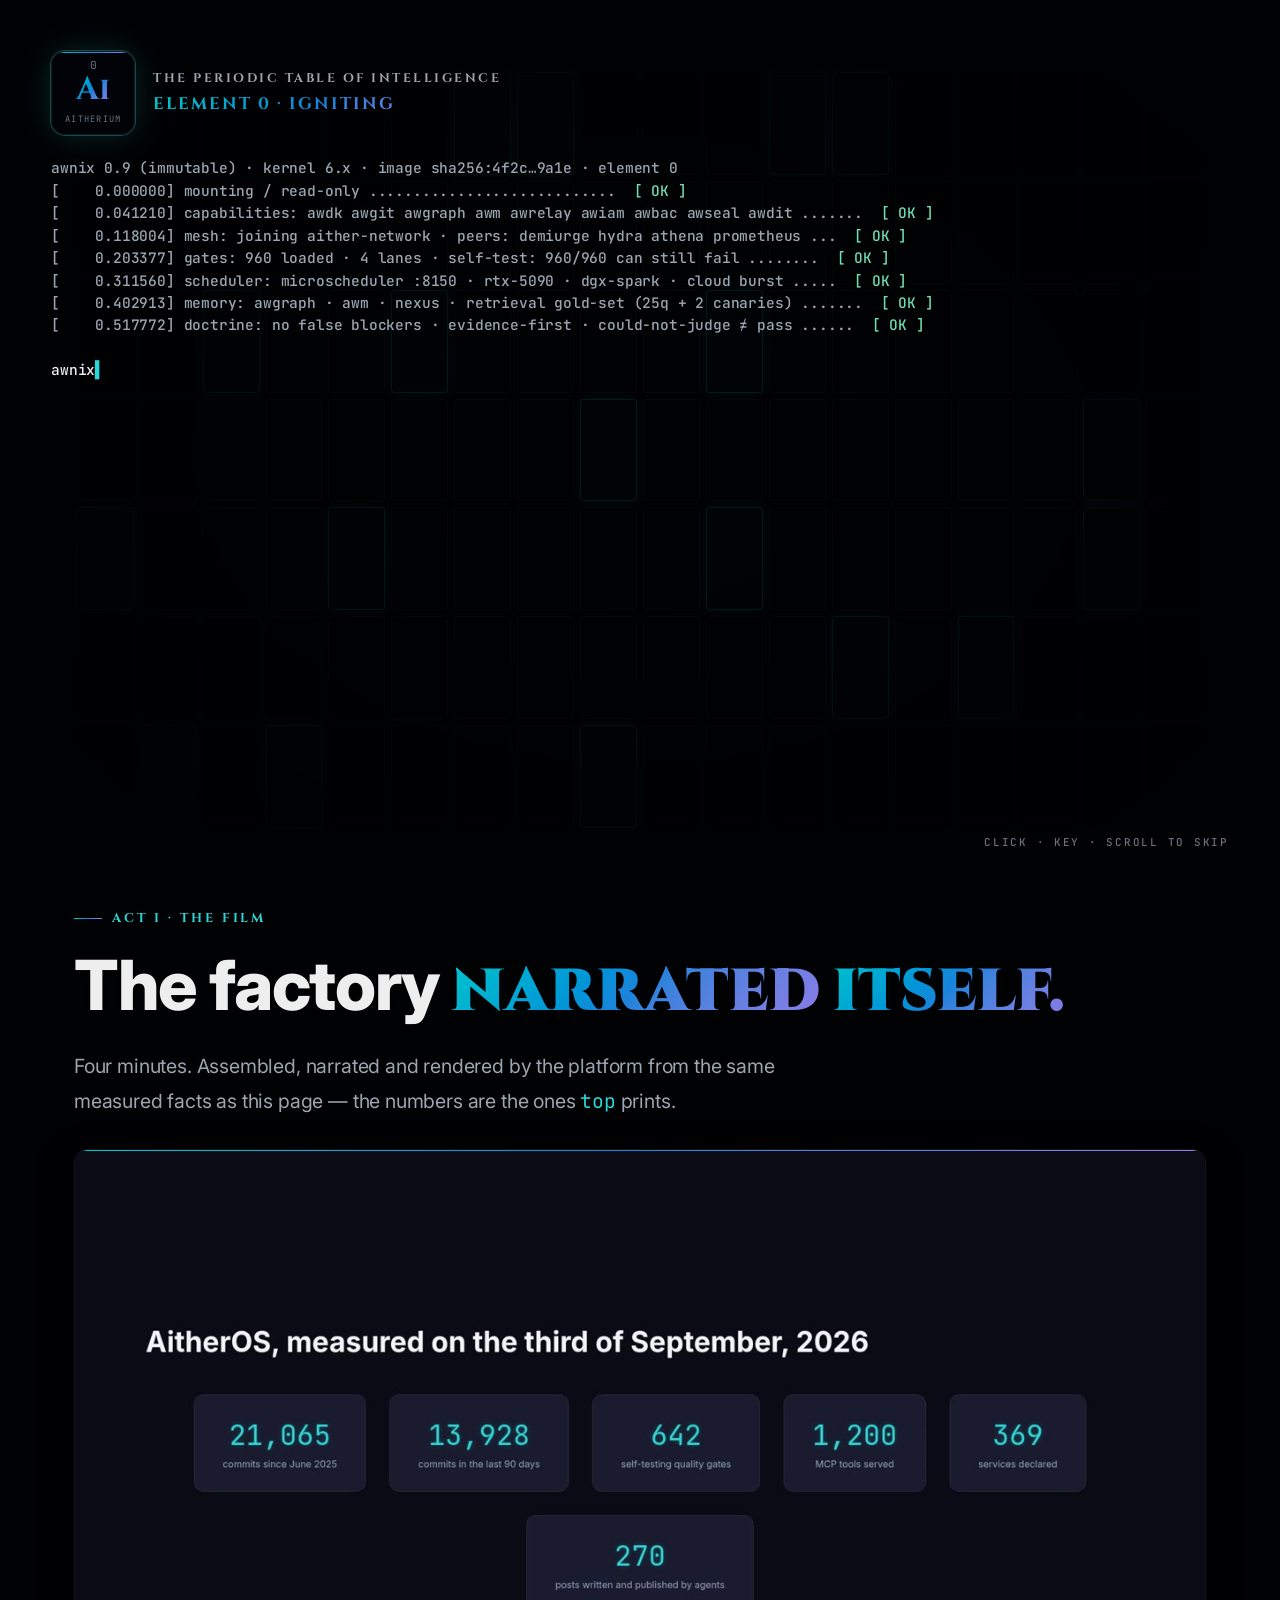
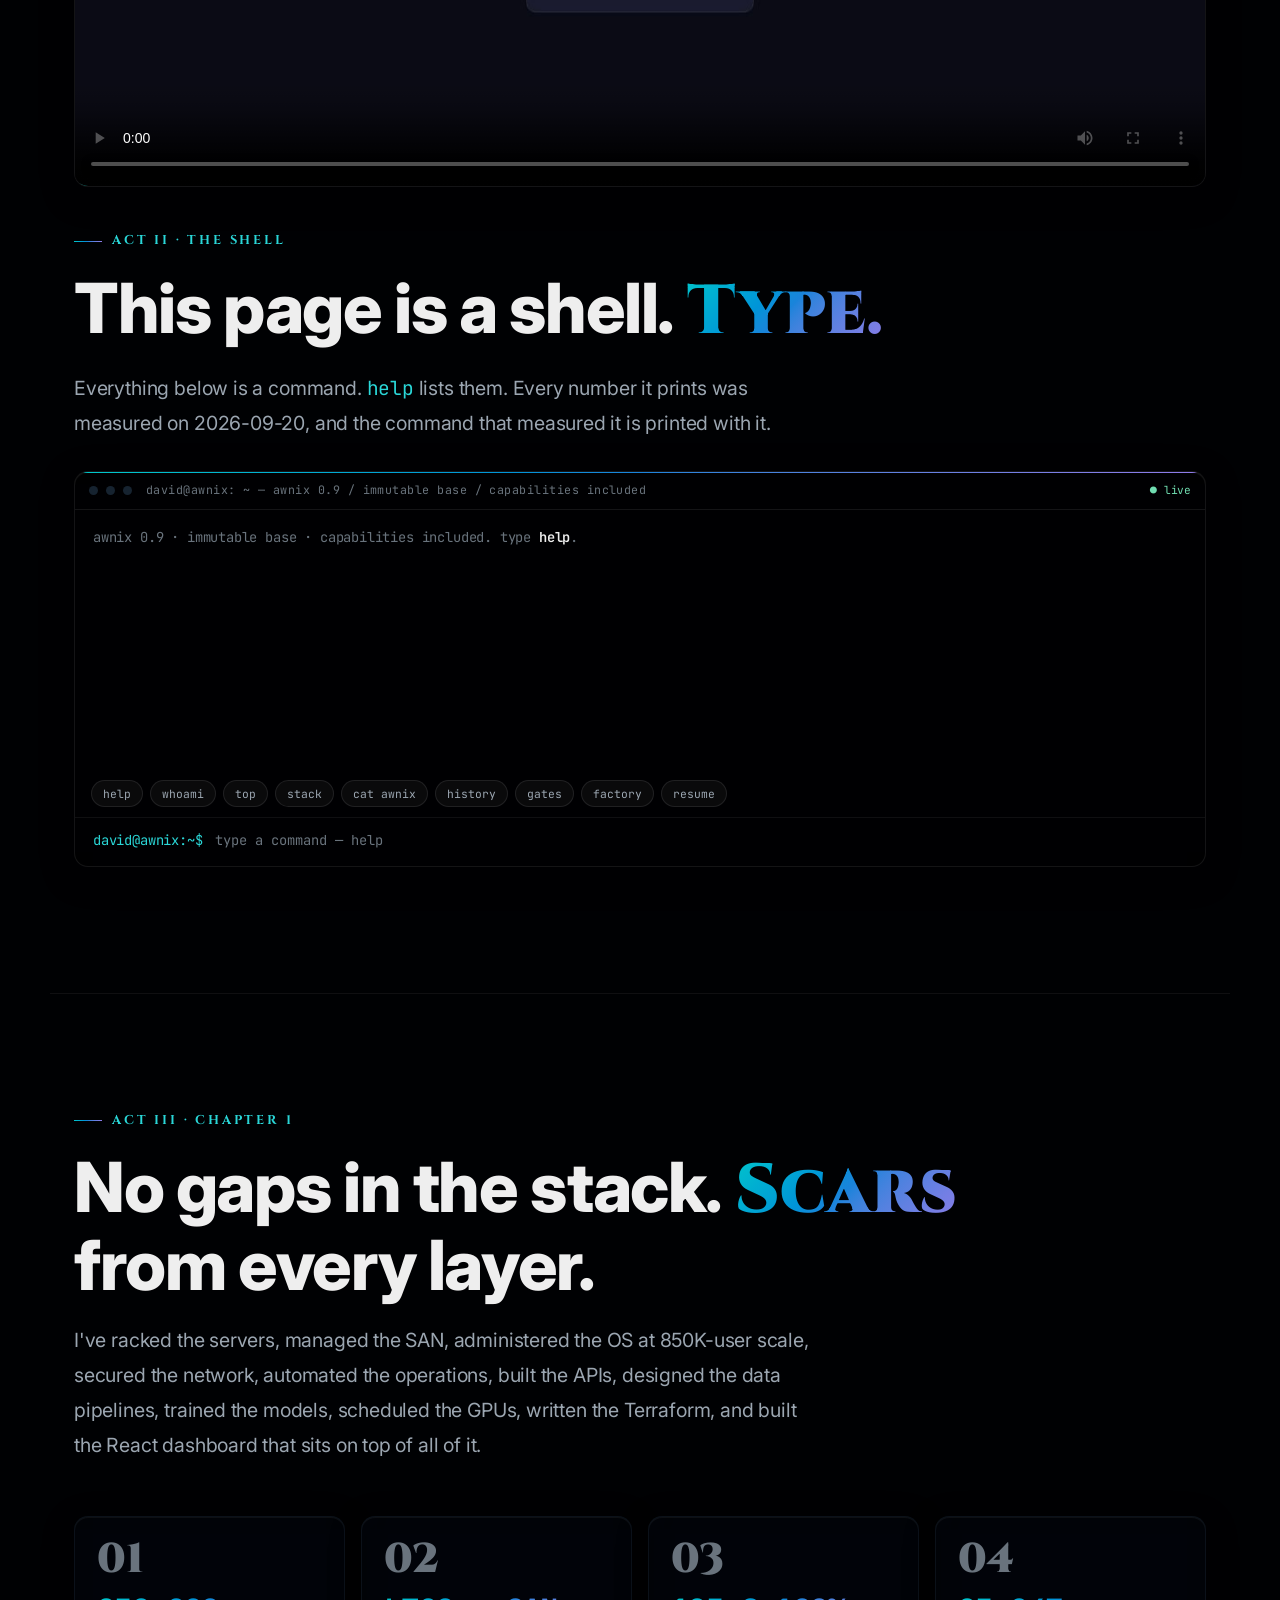
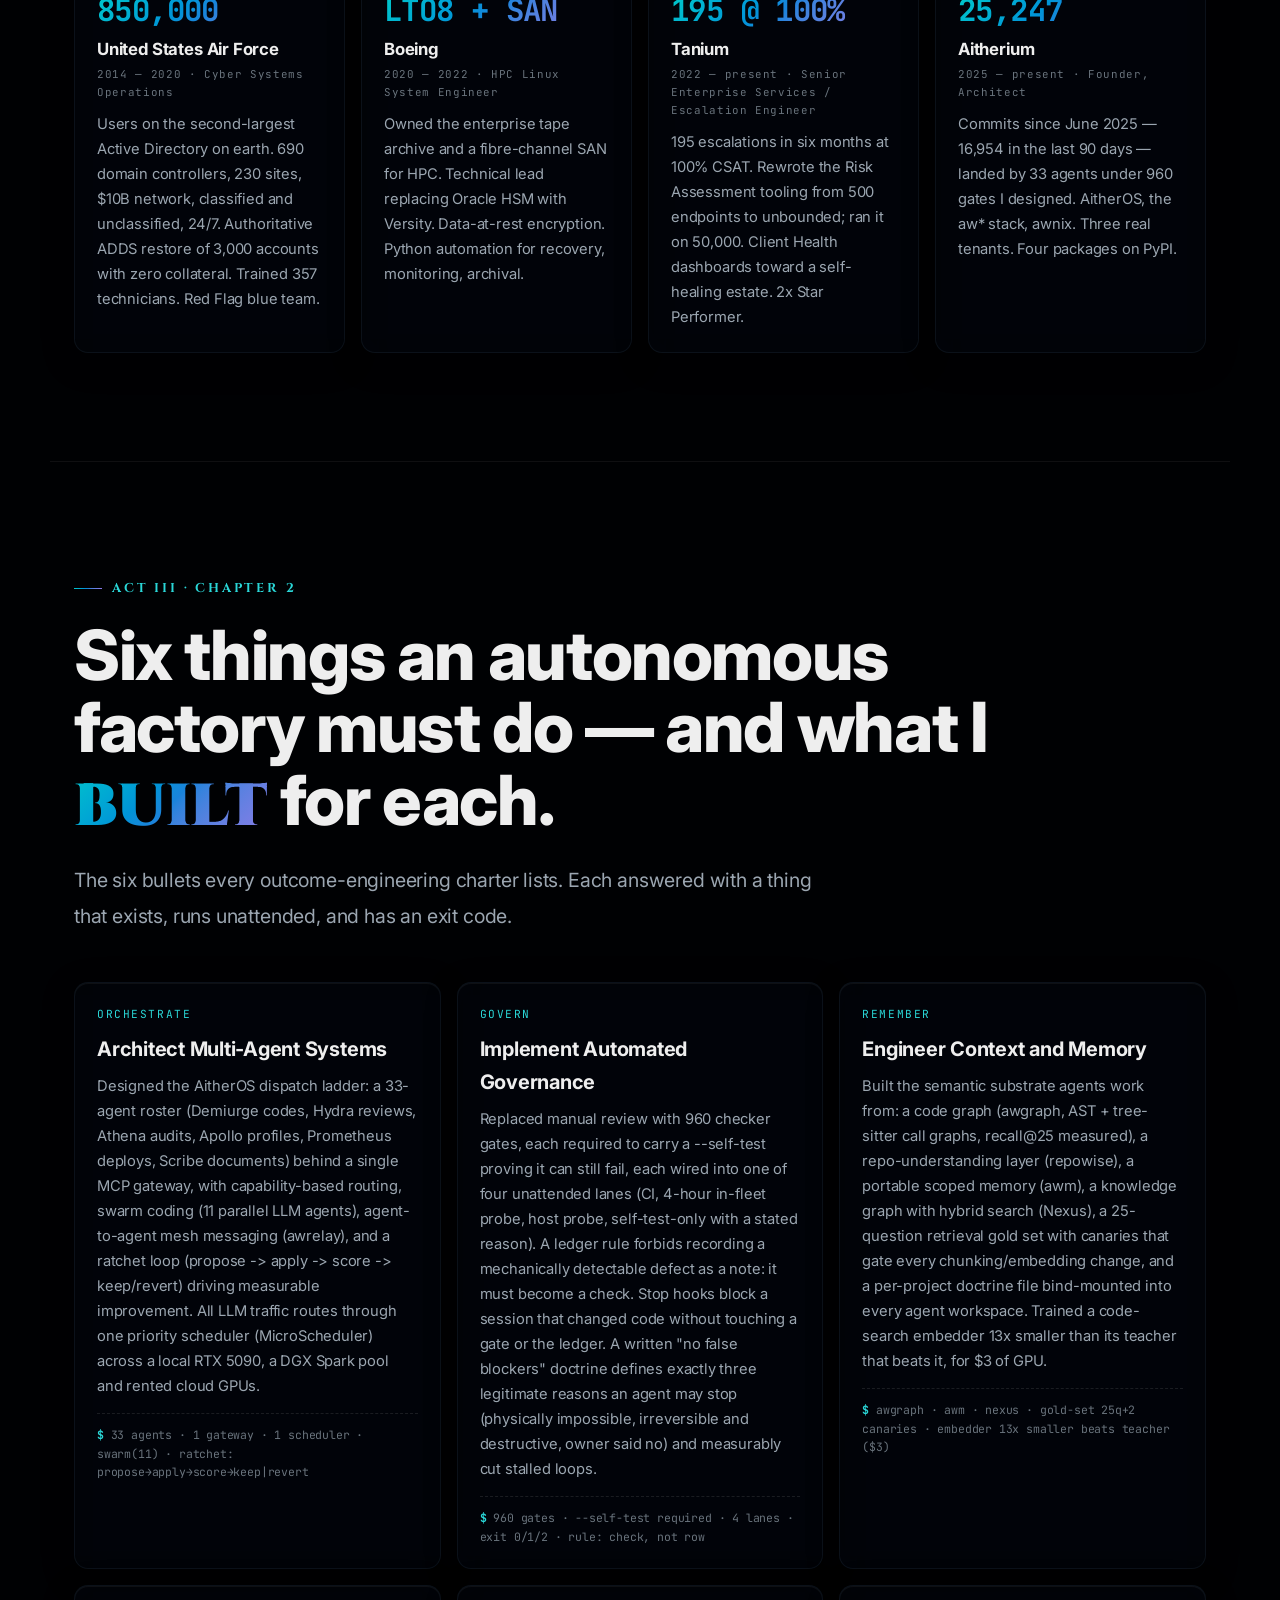
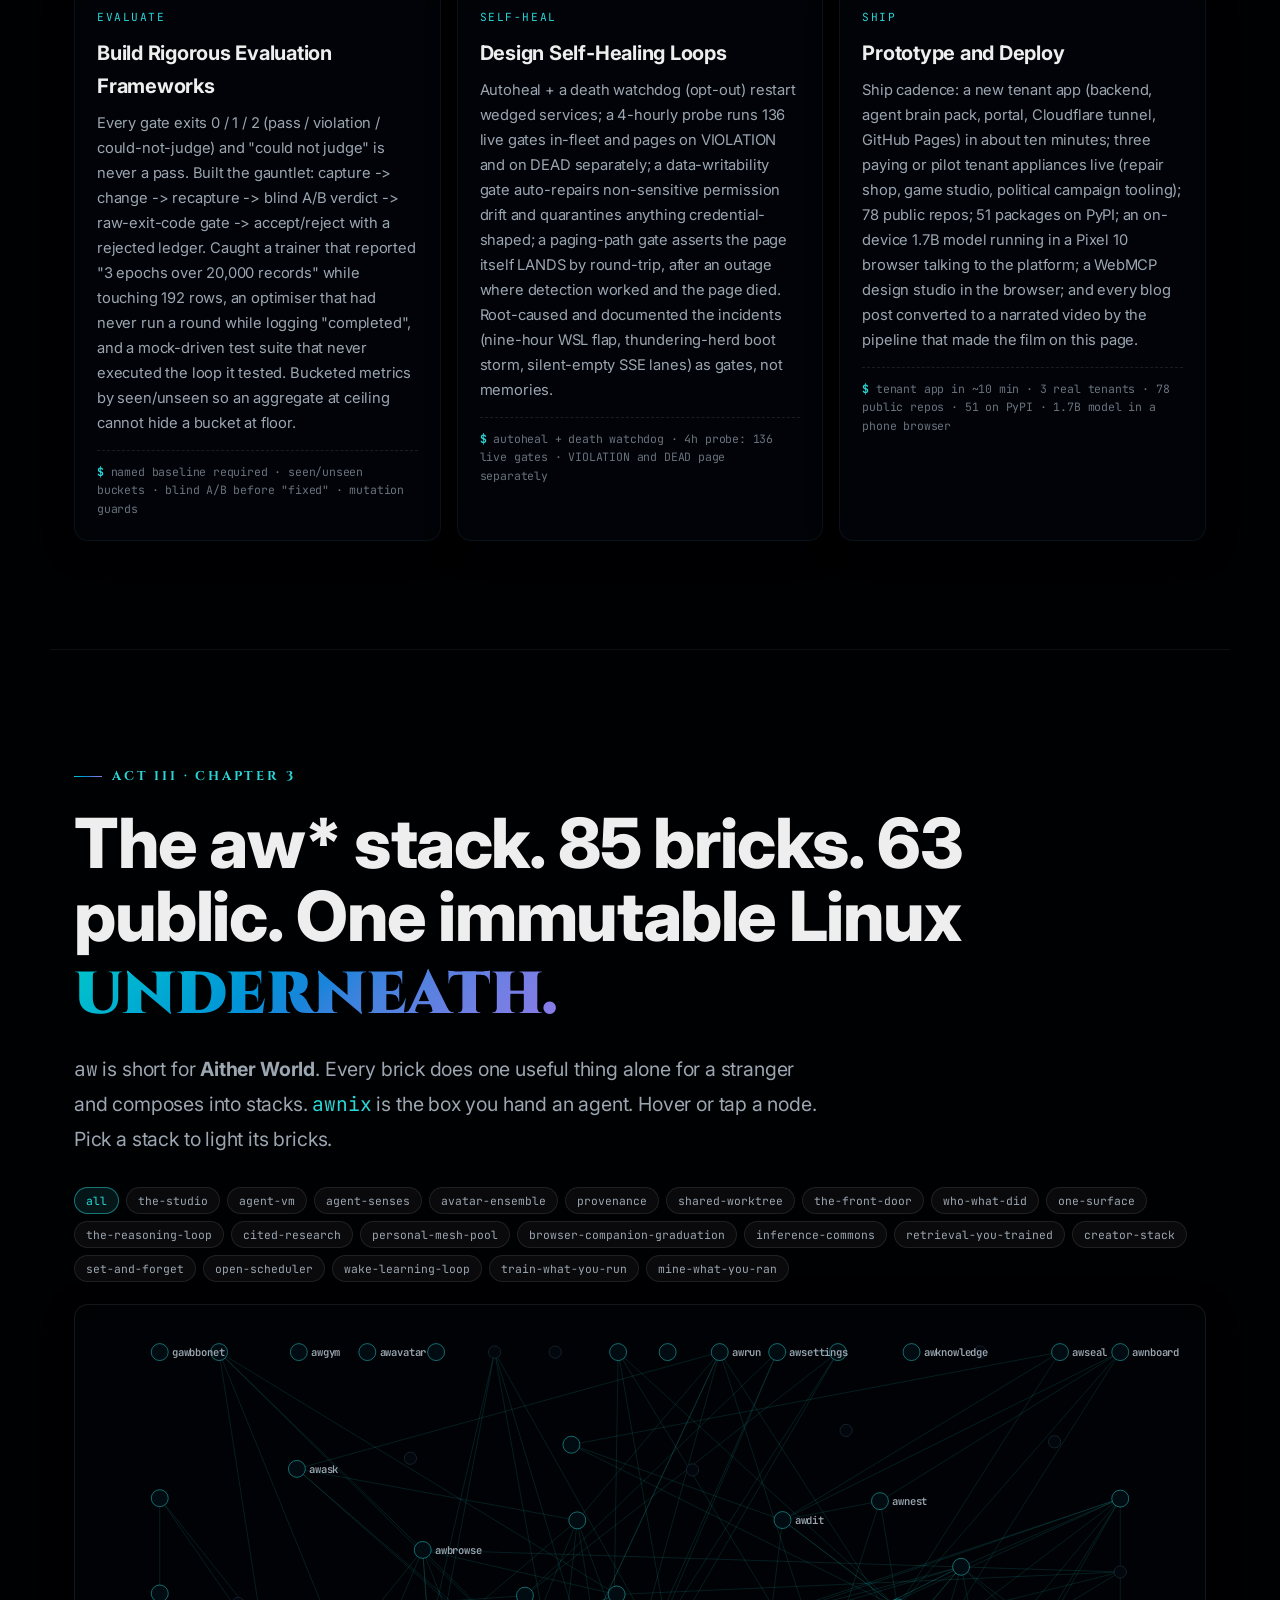
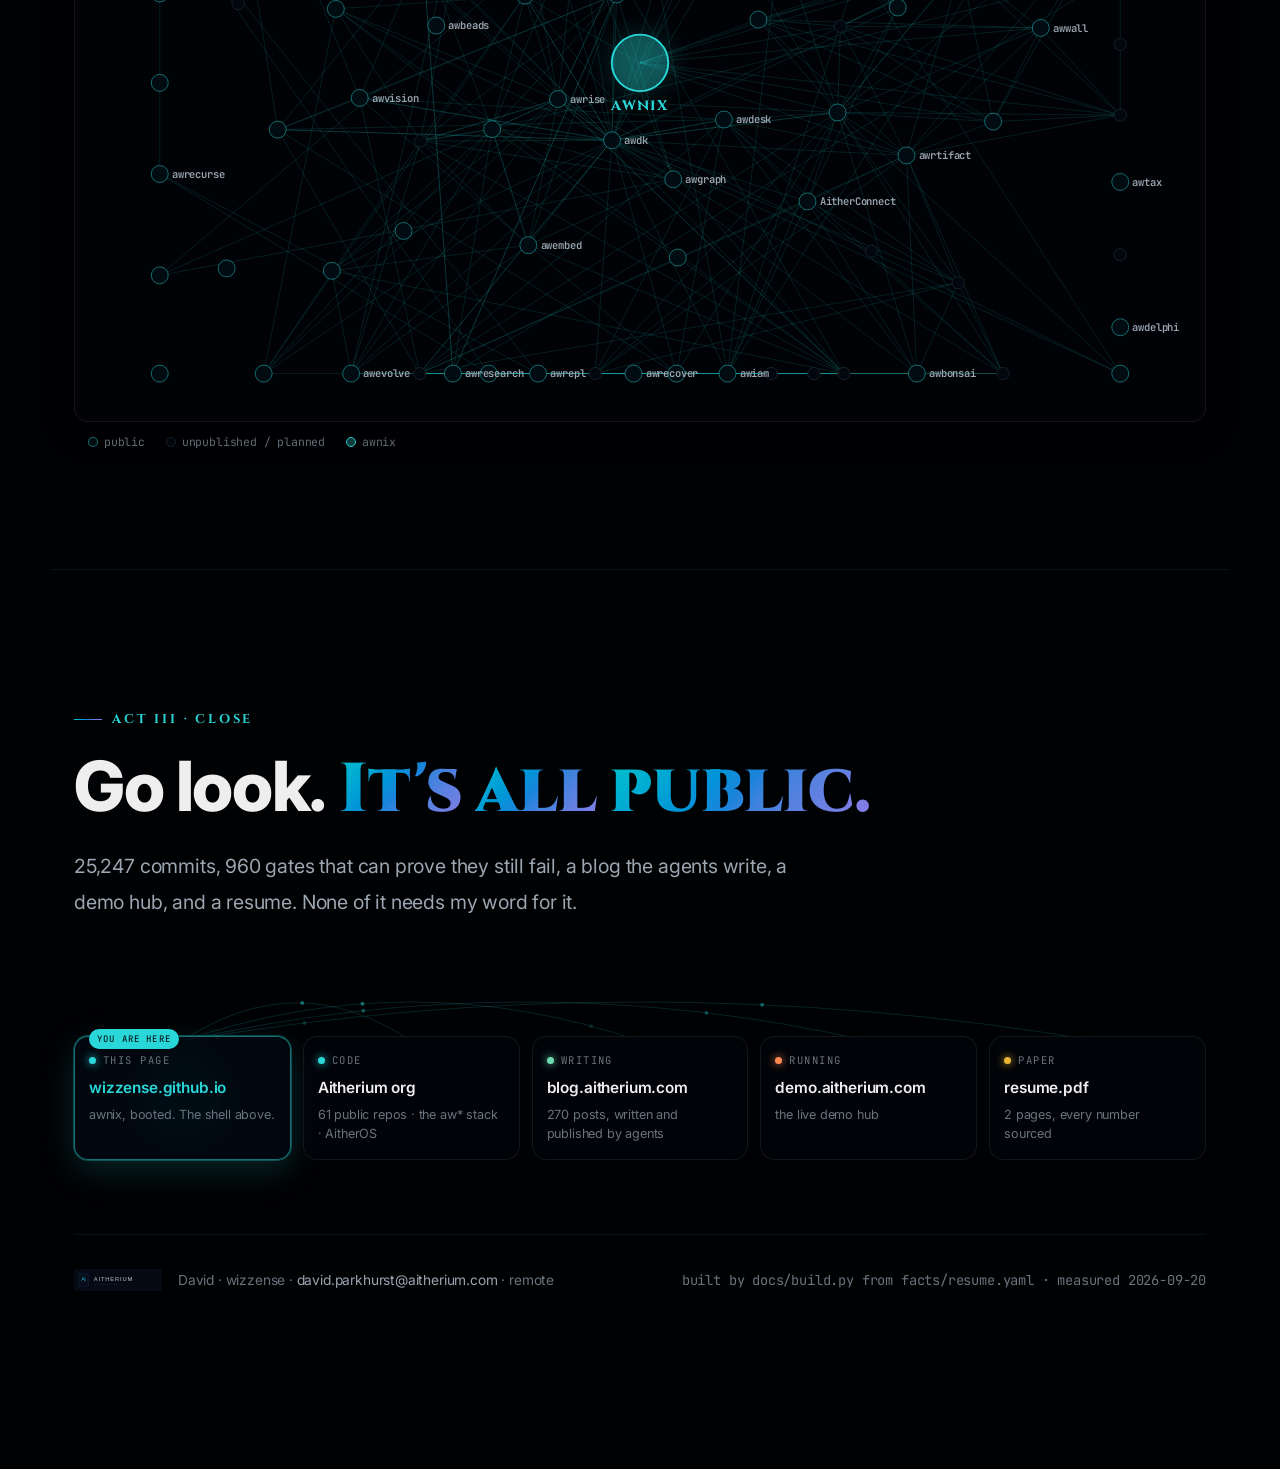
==== docs/index.html @ 731cc922 "re-measured 2026-09-20; resume.pdf is the platform-engineer public cut Numbers from ref origin/devel" ====
<!doctype html>
<html lang="en">
<head>
<meta charset="utf-8">
<meta name="viewport" content="width=device-width, initial-scale=1">
<title>wizzense — Platform Engineer</title>
<meta name="description" content="David (wizzense). Platform Engineer. I built the factory that builds the software: AitherOS, the aw* stack, awnix. 25,247 commits, 960 self-testing gates, 85 bricks.">
<meta property="og:title" content="wizzense — I built the factory that builds the software.">
<meta property="og:description" content="AitherOS · the aw* stack · awnix. 25,247 commits since June 2025. Every number measured.">
<meta name="theme-color" content="#000103">
<link rel="icon" href="favicon.ico">
<link rel="preconnect" href="https://fonts.googleapis.com">
<link rel="preconnect" href="https://fonts.gstatic.com" crossorigin>
<link href="https://fonts.googleapis.com/css2?family=Cinzel:wght@700;900&family=Inter:wght@400;500;600;700;800&family=JetBrains+Mono:wght@400;600;700&display=swap" rel="stylesheet">
<style>
/* ── .ELEMENT/web/aitherium.css — inlined verbatim by docs/build.py ── */
/* ═══════════════════════════════════════════════════════════════════════════
   AITHERIUM WEB DESIGN LANGUAGE — canonical static-page stylesheet
   @element-tokens v2

   Source of truth for every public-facing STATIC page (GitHub Pages landing
   sites, generated docs). Tokens are extracted from the live aitherium.com
   design system (the dark-glass OKLch theme) so static pages match the estate
   instead of inventing a look. NOTE: this file is INLINED VERBATIM into public
   pages, so it must name no internal path — publish_gate scans for them.

   Consumed by tools/gen_public_pages.py, which INLINES this file verbatim into
   each generated page and fails loudly if it is missing. Edit HERE, then
   regenerate; never restyle a generated docs/index.html by hand.

   Class contract (the generator's template depends on these):
     .wrap nav .brand .eyebrow .lede .cta .btn .btn-p .btn-s
     .code .grid .card .stats .stat .note footer .el h1 .g
   v2 adds:
     --accent (+ -a04/-a10/-a30/-a50/-glow) .... per-experience accent, set per repo
     .uni .uni-stage .uni-canvas .uni-nodes .orb .orb.here ... the universe strip
     .exp .exp .glyph ......................... the experience badge
     .panel .panel-hd .field .field-row .chips .chip
     .rows .row-item .empty .kv .bar-cmp .steps  live artifacts
   ═══════════════════════════════════════════════════════════════════════════ */

*,*::before,*::after{box-sizing:border-box}

:root{
  /* ─── core surfaces (dark glass, OKLch — verbatim from Veil) ─── */
  --background:oklch(0.07 0.015 250);
  --surface:oklch(0.12 0.02 250);
  --surface-2:oklch(0.15 0.025 250);
  --foreground:oklch(0.95 0 0);
  --tx-2:oklch(0.72 0.02 250);
  --tx-muted:oklch(0.55 0.02 250);
  --border:oklch(0.25 0.03 250);

  /* ─── accents ─── */
  --primary:oklch(0.50 0.16 250);
  --cyan:oklch(0.80 0.13 195);
  --accent-warm:oklch(0.75 0.16 45);
  --lavender:oklch(0.78 0.12 290);
  --mint:oklch(0.82 0.12 165);
  --coral:oklch(0.78 0.14 25);
  --ok:var(--mint);
  --warn:oklch(0.80 0.15 85);

  /* ─── per-experience accent ───────────────────────────────────────────
     Each public repo is a named EXPERIENCE with its own accent, the same way
     every sovereign agent on aitherium.com has one (agent-theme.ts: demiurge
     is "The Forge", #f97316). The generator overrides this whole block per
     repo; everything below themes off it, so a repo's identity is one edit
     rather than a forked stylesheet. Defaults are the cyan house colour, so
     an un-themed page still looks correct. */
  --accent:oklch(0.80 0.13 195);
  --accent-a04:oklch(0.80 0.13 195 / 4%);
  --accent-a10:oklch(0.80 0.13 195 / 10%);
  --accent-a30:oklch(0.80 0.13 195 / 30%);
  --accent-a50:oklch(0.80 0.13 195 / 50%);
  --accent-glow:oklch(0.80 0.13 195 / 18%);

  /* ─── signature gradients (cyan → blue → purple) ─── */
  --creation:linear-gradient(135deg,oklch(0.75 0.14 195),oklch(0.60 0.16 250),oklch(0.65 0.16 290));
  --cta-gradient:linear-gradient(to right,oklch(0.55 0.15 200),oklch(0.45 0.18 240));

  /* ─── type ─── */
  --font-display:'Cinzel',Georgia,serif;
  --font:'Inter',system-ui,-apple-system,'Segoe UI',sans-serif;
  --mono:'JetBrains Mono',ui-monospace,SFMono-Regular,Menlo,monospace;

  /* ─── shape & layout ─── */
  --radius:14px;
  --radius-xl:0.75rem;
  --maxw:1080px;
}

html{scroll-behavior:smooth;-webkit-text-size-adjust:100%;color-scheme:dark}
body{
  margin:0;background:var(--background);color:var(--foreground);
  font-family:var(--font);font-weight:400;line-height:1.65;letter-spacing:-0.011em;
  -webkit-font-smoothing:antialiased;overflow-x:hidden;
}

/* ─── ambient field: cyan grid + blurred glow orbs (aitherium.com hero) ─── */
body::before{
  content:"";position:fixed;inset:0;pointer-events:none;z-index:0;
  background-image:
    linear-gradient(var(--accent-a04) 1px,transparent 1px),
    linear-gradient(90deg,var(--accent-a04) 1px,transparent 1px);
  background-size:80px 80px;
  -webkit-mask-image:radial-gradient(ellipse 60% 40% at 50% 12%,black 20%,transparent 70%);
  mask-image:radial-gradient(ellipse 60% 40% at 50% 12%,black 20%,transparent 70%);
}
body::after{
  content:"";position:fixed;inset:0;pointer-events:none;z-index:0;
  background:
    radial-gradient(900px 600px at 50% -10%,oklch(0.55 0.15 200 / 6%),transparent 60%),
    radial-gradient(400px 400px at 18% 45%,oklch(0.50 0.18 280 / 4%),transparent 65%),
    radial-gradient(300px 300px at 88% 70%,oklch(0.45 0.18 240 / 4%),transparent 65%);
}

.wrap{position:relative;z-index:1;max-width:var(--maxw);margin:0 auto;padding:0 24px}
a{color:var(--accent);text-decoration:none}
a:hover{text-decoration:underline}
:focus-visible{outline:2px solid var(--accent);outline-offset:2px;border-radius:4px}

/* ─── nav: sticky glass panel ─── */
nav{
  position:sticky;top:0;z-index:20;
  background:oklch(0.06 0.015 250 / 65%);
  backdrop-filter:blur(24px) saturate(180%);
  -webkit-backdrop-filter:blur(24px) saturate(180%);
  border-bottom:1px solid oklch(1 0 0 / 8%);
}
nav .wrap{display:flex;align-items:center;gap:18px;height:60px}
.brand{display:flex;align-items:center;gap:10px;font-weight:500;color:var(--foreground)}
.brand:hover{text-decoration:none}
.brand .ai{
  font-family:var(--font-display);font-weight:700;font-size:1.35rem;line-height:1;
  background:var(--creation);
  -webkit-background-clip:text;background-clip:text;color:transparent;
}
nav .sp{flex:1}
nav a.nl{color:var(--tx-2);font-size:.9rem;font-weight:500}
nav a.nl:hover{color:var(--accent);text-decoration:none}
@media(max-width:640px){nav a.nl.hide-sm{display:none}}

/* ─── hero ─── */
header{padding:88px 0 64px;position:relative}
.eyebrow{
  display:inline-flex;align-items:center;gap:8px;font-family:var(--mono);
  font-size:.72rem;letter-spacing:.16em;text-transform:uppercase;color:var(--accent);
  border:1px solid var(--accent-a30);border-radius:999px;padding:5px 12px;
  margin-bottom:22px;
  background:oklch(0.12 0.02 250 / 60%);
  backdrop-filter:blur(12px);
  -webkit-backdrop-filter:blur(12px);
}
.eyebrow .dot{
  width:6px;height:6px;border-radius:50%;background:var(--accent);
  box-shadow:0 0 8px var(--accent);
  animation:pulse-dot 2.4s ease-in-out infinite;
}
@keyframes pulse-dot{0%,100%{opacity:1}50%{opacity:.45}}
h1{
  font-family:var(--font-display);
  font-size:clamp(2.4rem,6vw,4rem);font-weight:700;line-height:1.08;
  letter-spacing:-0.01em;margin:0 0 18px;
}
h1 .g{
  background:var(--creation);
  -webkit-background-clip:text;background-clip:text;color:transparent;
}
.lede{font-size:clamp(1.03rem,2.1vw,1.22rem);color:var(--tx-2);max-width:62ch;margin:0 0 30px;line-height:1.8}
.cta{display:flex;flex-wrap:wrap;gap:12px;margin-bottom:34px}
.btn{
  display:inline-flex;align-items:center;gap:8px;padding:12px 22px;
  border-radius:var(--radius-xl);font-weight:600;font-size:.94rem;
  border:1px solid transparent;cursor:pointer;
  transition:all .25s cubic-bezier(0.16,1,0.3,1);
}
.btn:hover{text-decoration:none;transform:translateY(-2px)}
.btn-p{
  background:var(--cta-gradient);color:#fff;
  box-shadow:0 8px 24px oklch(0.55 0.15 200 / 25%);
}
.btn-p:hover{box-shadow:0 8px 32px oklch(0.55 0.15 200 / 40%)}
.btn-s{
  background:oklch(1 0 0 / 5%);color:var(--foreground);
  border-color:oklch(1 0 0 / 8%);
  backdrop-filter:blur(8px);
  -webkit-backdrop-filter:blur(8px);
}
.btn-s:hover{background:oklch(1 0 0 / 10%);border-color:var(--accent-a50);color:var(--accent)}

/* ─── code blocks: glass with gradient hairline ─── */
.code{
  position:relative;
  background:oklch(0.06 0.015 250 / 65%);
  backdrop-filter:blur(20px) saturate(180%);
  -webkit-backdrop-filter:blur(20px) saturate(180%);
  border:1px solid oklch(1 0 0 / 8%);
  border-radius:var(--radius);overflow:hidden;
  box-shadow:0 8px 32px oklch(0 0 0 / 40%),inset 0 1px 0 oklch(1 0 0 / 5%);
}
.code::before{content:"";position:absolute;inset:0 0 auto;height:1px;background:var(--creation)}
.code .bar{display:flex;align-items:center;gap:8px;padding:9px 14px;border-bottom:1px solid oklch(1 0 0 / 8%)}
.code .bar > span:not(.t){width:9px;height:9px;flex:none;border-radius:50%;background:var(--border)}
.code .bar .t{
  line-height:1;margin-left:6px;font-family:var(--mono);font-size:.73rem;
  color:var(--tx-muted);letter-spacing:.04em;
}
.code pre{
  margin:0;padding:16px 18px;overflow-x:auto;font-family:var(--mono);
  font-size:.845rem;line-height:1.75;color:var(--foreground);
}
.code .c{color:var(--tx-muted)}
.code .k{color:var(--accent)}
.code .s{color:var(--mint)}
.copy{
  position:absolute;top:8px;right:10px;background:transparent;
  border:1px solid oklch(1 0 0 / 12%);color:var(--tx-muted);border-radius:7px;
  padding:4px 9px;font-size:.7rem;cursor:pointer;font-family:var(--mono);transition:.16s;
}
.copy:hover{color:var(--accent);border-color:var(--accent-a50)}

/* ─── sections ─── */
section{padding:64px 0;border-top:1px solid oklch(1 0 0 / 6%)}
h2{
  font-family:var(--font-display);
  font-size:clamp(1.55rem,3vw,2.1rem);font-weight:700;letter-spacing:-0.01em;
  margin:0 0 10px;
}
.sub{color:var(--tx-2);margin:0 0 30px;max-width:64ch;line-height:1.8}
.grid{display:grid;gap:16px;grid-template-columns:repeat(auto-fit,minmax(258px,1fr))}

/* ─── cards: glass surface, glow on hover ─── */
.card{
  background:oklch(0.12 0.02 250 / 60%);
  backdrop-filter:blur(20px) saturate(180%);
  -webkit-backdrop-filter:blur(20px) saturate(180%);
  border:1px solid oklch(0.40 0.05 250 / 20%);
  border-radius:var(--radius);padding:22px;position:relative;overflow:hidden;
  box-shadow:0 8px 32px oklch(0 0 0 / 30%),inset 0 1px 0 oklch(1 0 0 / 5%);
  transition:all .25s cubic-bezier(0.16,1,0.3,1);
}
.card:hover{
  transform:translateY(-2px);
  border-color:var(--accent-a30);
  box-shadow:0 8px 32px oklch(0 0 0 / 40%),0 0 20px var(--accent-glow),
    inset 0 1px 0 oklch(1 0 0 / 8%);
}
.card h3{margin:0 0 8px;font-size:1.03rem;font-weight:600;letter-spacing:-0.012em}
.card p{margin:0;color:var(--tx-2);font-size:.92rem;line-height:1.7}
.card .ico{
  font-family:var(--mono);font-size:.7rem;color:var(--accent);letter-spacing:.14em;
  text-transform:uppercase;display:block;margin-bottom:10px;
}

/* ─── stat tiles ─── */
.stats{display:grid;gap:14px;grid-template-columns:repeat(auto-fit,minmax(150px,1fr));margin-top:30px}
.stat{
  background:oklch(0.12 0.02 250 / 60%);
  backdrop-filter:blur(12px) saturate(150%);
  -webkit-backdrop-filter:blur(12px) saturate(150%);
  border:1px solid oklch(1 0 0 / 8%);
  border-radius:var(--radius);padding:18px;text-align:center;
}
.stat .v{
  font-family:var(--mono);font-size:1.55rem;font-weight:700;display:block;line-height:1.2;
  background:var(--creation);-webkit-background-clip:text;background-clip:text;color:transparent;
}
.stat .l{font-size:.76rem;color:var(--tx-muted);text-transform:uppercase;letter-spacing:.1em;margin-top:5px;display:block}

/* ─── callout note ─── */
.note{
  background:oklch(0.12 0.02 250 / 60%);
  backdrop-filter:blur(12px);
  -webkit-backdrop-filter:blur(12px);
  border:1px solid oklch(1 0 0 / 8%);border-left:3px solid var(--warn);
  border-radius:10px;padding:16px 18px;color:var(--tx-2);font-size:.92rem;line-height:1.7;
}
.note strong{color:var(--foreground)}

/* ─── footer ─── */
footer{border-top:1px solid oklch(1 0 0 / 6%);padding:34px 0 46px;color:var(--tx-muted);font-size:.86rem}
footer .row{display:flex;flex-wrap:wrap;gap:16px;align-items:center}
footer .sp{flex:1}
footer a{color:var(--tx-2)}
.el{
  display:inline-flex;flex-direction:column;align-items:center;justify-content:center;
  width:56px;height:56px;border-radius:10px;
  border:1px solid oklch(1 0 0 / 8%);
  background:oklch(0.12 0.02 250 / 60%);
  backdrop-filter:blur(12px);
  -webkit-backdrop-filter:blur(12px);
  position:relative;overflow:hidden;
}
.el::before{content:"";position:absolute;inset:0 0 auto;height:1px;background:var(--creation)}
.el .n{font-family:var(--mono);font-size:.56rem;color:var(--tx-muted);line-height:1}
.el .s{
  font-family:var(--font-display);font-weight:700;font-size:1.2rem;line-height:1.2;
  background:var(--creation);-webkit-background-clip:text;background-clip:text;color:transparent;
}

/* ═══════════════════════════════════════════════════════════════════════════
   THE UNIVERSE STRIP
   The four public repos are organs of one system, and until now nothing on
   the pages said so — the nav linked Features / Quick start / GitHub and
   stopped. This renders the constellation on EVERY page: the current repo lit
   and centred, its siblings dimmed but reachable. The links are real anchors
   in the HTML, so it works with JS off; universe.js only adds the drifting
   flight paths behind them.
   ═══════════════════════════════════════════════════════════════════════════ */
.uni{position:relative;padding:38px 0 30px;border-top:1px solid oklch(1 0 0 / 6%)}
.uni h2{font-size:clamp(1.15rem,2.2vw,1.4rem);margin-bottom:4px}
.uni .sub{margin-bottom:22px;font-size:.92rem}
/* The top band is deliberate empty room: the flight paths arc UP out of the orb
   row into it. Without it the curves are drawn underneath the cards and are
   invisible except in the 12px gutters, which looked like the canvas was dead. */
.uni-stage{position:relative;min-height:190px;padding-top:52px}
.uni-canvas{position:absolute;inset:0;width:100%;height:100%;z-index:0;pointer-events:none}
.uni-nodes{
  position:relative;z-index:1;display:grid;gap:12px;
  grid-template-columns:repeat(auto-fit,minmax(146px,1fr));
}
.orb{
  position:relative;
  display:flex;flex-direction:column;gap:6px;padding:15px 14px;
  border-radius:var(--radius);text-align:left;
  background:oklch(0.12 0.02 250 / 55%);
  backdrop-filter:blur(14px) saturate(160%);
  -webkit-backdrop-filter:blur(14px) saturate(160%);
  border:1px solid oklch(1 0 0 / 7%);
  transition:all .28s cubic-bezier(0.16,1,0.3,1);
}
.orb:hover{
  text-decoration:none;transform:translateY(-3px);
  border-color:var(--accent-a30);
  box-shadow:0 10px 30px oklch(0 0 0 / 40%),0 0 22px var(--accent-glow);
}
.orb .k{
  font-family:var(--mono);font-size:.66rem;letter-spacing:.14em;text-transform:uppercase;
  color:var(--tx-muted);display:flex;align-items:center;gap:7px;
}
.orb .k::before{
  content:"";width:7px;height:7px;border-radius:50%;flex:none;
  background:var(--orb,var(--tx-muted));box-shadow:0 0 9px var(--orb,transparent);
}
.orb .n{font-weight:600;font-size:.96rem;color:var(--foreground);letter-spacing:-0.01em}
.orb .d{font-size:.79rem;color:var(--tx-muted);line-height:1.5}
/* you are here */
.orb.here{
  border-color:var(--accent-a50);
  background:oklch(0.14 0.03 250 / 70%);
  box-shadow:0 0 0 1px var(--accent-a30),0 10px 34px var(--accent-glow);
}
.orb.here .n{color:var(--accent)}
/* A pill on the top edge, not an ::after inside .k — inline it wrapped onto
   three lines and made the lit card taller than every sibling. */
.orb.here::after{
  content:"you are here";position:absolute;top:-8px;left:14px;
  font-family:var(--mono);font-size:.56rem;letter-spacing:.13em;text-transform:uppercase;
  color:var(--background);background:var(--accent);
  padding:3px 8px;border-radius:999px;white-space:nowrap;
}

/* ─── experience badge: this repo's name in the estate ─── */
/* display:flex, not inline-flex — inline it sat on the same line as .eyebrow
   and the two badges read as one run-on chip. */
.exp{
  display:flex;align-items:center;gap:10px;margin-bottom:16px;
  font-family:var(--font-display);font-size:.9rem;letter-spacing:.04em;
  color:var(--tx-2);
}
.exp .glyph{
  display:inline-flex;align-items:center;justify-content:center;
  width:30px;height:30px;border-radius:9px;font-size:.95rem;
  background:var(--accent-a10);border:1px solid var(--accent-a30);
}
.exp b{color:var(--accent);font-weight:700}

/* ═══════════════════════════════════════════════════════════════════════════
   LIVE ARTIFACTS
   Each repo's page carries one real, interactive thing built from the payload
   being published — a browsable catalogue, a composer, a calculator — instead
   of six paragraphs of feature copy telling you to go and run `ls`.
   ═══════════════════════════════════════════════════════════════════════════ */
.panel{
  background:oklch(0.10 0.02 250 / 60%);
  backdrop-filter:blur(20px) saturate(170%);
  -webkit-backdrop-filter:blur(20px) saturate(170%);
  border:1px solid oklch(1 0 0 / 8%);
  border-radius:var(--radius);overflow:hidden;
  box-shadow:0 8px 32px oklch(0 0 0 / 30%);
}
.panel-hd{
  display:flex;align-items:center;gap:10px;flex-wrap:wrap;
  padding:13px 16px;border-bottom:1px solid oklch(1 0 0 / 8%);
  background:oklch(0.08 0.02 250 / 50%);
}
.panel-hd .t{font-family:var(--mono);font-size:.74rem;color:var(--tx-muted);letter-spacing:.06em}
.panel-hd .sp{flex:1}
.count{font-family:var(--mono);font-size:.74rem;color:var(--accent)}

.field{
  width:100%;padding:10px 13px;border-radius:9px;font-family:var(--font);font-size:.9rem;
  background:oklch(0.06 0.015 250 / 70%);color:var(--foreground);
  border:1px solid oklch(1 0 0 / 10%);
}
.field::placeholder{color:var(--tx-muted)}
.field:focus{outline:none;border-color:var(--accent-a50);box-shadow:0 0 0 3px var(--accent-a10)}
.field-row{display:grid;gap:12px;grid-template-columns:repeat(auto-fit,minmax(160px,1fr));padding:16px}
.field-row label{display:block;font-size:.74rem;color:var(--tx-muted);margin-bottom:6px;
  text-transform:uppercase;letter-spacing:.09em;font-family:var(--mono)}

.chips{display:flex;flex-wrap:wrap;gap:7px;padding:12px 16px;border-bottom:1px solid oklch(1 0 0 / 6%)}
.chip{
  font-family:var(--mono);font-size:.71rem;padding:5px 11px;border-radius:999px;cursor:pointer;
  background:oklch(1 0 0 / 4%);border:1px solid oklch(1 0 0 / 9%);color:var(--tx-2);
  transition:.18s;
}
.chip:hover{border-color:var(--accent-a30);color:var(--accent)}
.chip[aria-pressed="true"]{background:var(--accent-a10);border-color:var(--accent-a50);color:var(--accent)}

.rows{max-height:432px;overflow-y:auto}
.row-item{
  display:block;width:100%;text-align:left;padding:13px 16px;cursor:pointer;
  border:0;border-bottom:1px solid oklch(1 0 0 / 5%);
  background:transparent;color:inherit;font-family:var(--font);transition:.16s;
}
.row-item:hover{background:var(--accent-a10);text-decoration:none}
.row-item .n{display:block;font-weight:600;font-size:.9rem;color:var(--foreground)}
.row-item .d{display:block;font-size:.8rem;color:var(--tx-muted);line-height:1.55;margin-top:3px}
.row-item .tag{
  font-family:var(--mono);font-size:.65rem;color:var(--accent);
  letter-spacing:.1em;text-transform:uppercase;
}
.empty{padding:34px 16px;text-align:center;color:var(--tx-muted);font-size:.88rem}

/* key→value readout (calculator results, composed manifests) */
.kv{display:grid;gap:10px;grid-template-columns:repeat(auto-fit,minmax(132px,1fr));padding:16px}
.kv .cell{padding:13px;border-radius:10px;background:oklch(1 0 0 / 3%);border:1px solid oklch(1 0 0 / 7%)}
.kv .cell .l{display:block;font-size:.68rem;color:var(--tx-muted);text-transform:uppercase;
  letter-spacing:.1em;font-family:var(--mono)}
.kv .cell .v{display:block;font-family:var(--mono);font-size:1.22rem;font-weight:700;margin-top:5px;
  background:var(--creation);-webkit-background-clip:text;background-clip:text;color:transparent}
.kv .cell.flat .v{background:none;color:var(--foreground);-webkit-text-fill-color:currentColor}

/* compression / ratio bar */
.bar-cmp{padding:0 16px 16px}
.bar-cmp .track{height:9px;border-radius:99px;background:oklch(1 0 0 / 6%);overflow:hidden;margin-bottom:7px}
.bar-cmp .fill{height:100%;background:var(--creation);border-radius:99px;transition:width .35s ease}
.bar-cmp .lbl{display:flex;justify-content:space-between;font-family:var(--mono);
  font-size:.71rem;color:var(--tx-muted)}

/* ordered step sequence (playbooks) */
.steps{list-style:none;margin:0;padding:16px;display:flex;flex-direction:column;gap:0}
.steps li{position:relative;padding:0 0 16px 26px;font-size:.87rem;color:var(--tx-2)}
.steps li:last-child{padding-bottom:0}
.steps li::before{
  content:"";position:absolute;left:0;top:5px;width:9px;height:9px;border-radius:50%;
  background:var(--accent);box-shadow:0 0 8px var(--accent-glow);
}
.steps li:not(:last-child)::after{
  content:"";position:absolute;left:4px;top:16px;bottom:2px;width:1px;background:oklch(1 0 0 / 12%);
}
.steps li b{color:var(--foreground);font-weight:600}

/* ─── motion ─── */
@keyframes fade-in-up{from{opacity:0;transform:translateY(8px)}to{opacity:1;transform:translateY(0)}}
header .wrap>*{animation:fade-in-up .6s ease-out both}
header .wrap>*:nth-child(2){animation-delay:.05s}
header .wrap>*:nth-child(3){animation-delay:.1s}
header .wrap>*:nth-child(4){animation-delay:.15s}
header .wrap>*:nth-child(5){animation-delay:.2s}
header .wrap>*:nth-child(6){animation-delay:.25s}
@media (prefers-reduced-motion:reduce){*{animation:none!important;transition:none!important}}

/* ─── scrollbar ─── */
::-webkit-scrollbar{width:8px;height:8px}
::-webkit-scrollbar-track{background:oklch(0.08 0.015 250)}
::-webkit-scrollbar-thumb{background:oklch(0.25 0.03 250);border-radius:4px}
::-webkit-scrollbar-thumb:hover{background:oklch(0.35 0.05 260)}

</style>
<style>
/* ═══════════════════════════════════════════════════════════════════════════
   PAGE LAYER — everything below themes off the .ELEMENT tokens above.
   Accent stays the cyan house colour. Display words: Cinzel. Headlines: Inter 800
   (DESIGN.md headline-display). Shell + every number: JetBrains Mono.
   ═══════════════════════════════════════════════════════════════════════════ */
:root{--maxw:1180px}
body.booting{overflow:hidden}
main{position:relative;z-index:1}
.mono{font-family:var(--mono)}
.acc{color:var(--accent)}
.dim{color:var(--tx-2)}
canvas#mesh{position:fixed;inset:0;width:100%;height:100%;z-index:0;pointer-events:none;opacity:.9}
section{border-top:0;padding:0}
section.ch{min-height:100vh;display:flex;align-items:center;padding:12vh 24px;border-top:1px solid oklch(1 0 0 / 6%)}
.kicker{display:inline-flex;align-items:center;gap:10px;font-family:var(--font-display);font-weight:700;font-size:.8rem;letter-spacing:.22em;text-transform:uppercase;color:var(--accent);margin:0 0 20px}
.kicker::before{content:"";width:28px;height:1px;background:var(--creation)}
h2.kt{font-family:var(--font);font-weight:800;font-size:clamp(2.1rem,5.4vw,4.5rem);line-height:1.05;letter-spacing:-0.02em;margin:0;max-width:22ch}
h2.kt em{font-style:normal;font-family:var(--font-display);font-weight:900;letter-spacing:0;background:var(--creation);-webkit-background-clip:text;background-clip:text;color:transparent}
h2.kt .w{display:inline-block;opacity:0;transform:translateY(.35em);transition:opacity .55s cubic-bezier(.16,1,.3,1),transform .55s cubic-bezier(.16,1,.3,1)}
h2.kt.in .w{opacity:1;transform:none}
.lede{margin-top:22px}

/* ---------- boot: the periodic table, Element 0 igniting ---------- */
#boot{position:fixed;inset:0;z-index:50;background:var(--background);cursor:pointer;overflow:hidden;display:flex;flex-direction:column;padding:clamp(18px,4vw,52px)}
#boot .table{position:absolute;inset:0;display:grid;grid-template-columns:repeat(18,1fr);grid-auto-rows:1fr;gap:6px;padding:8vh 6vw;opacity:.35;pointer-events:none;
  -webkit-mask-image:radial-gradient(ellipse 70% 70% at 50% 50%,black 20%,transparent 80%);mask-image:radial-gradient(ellipse 70% 70% at 50% 50%,black 20%,transparent 80%)}
#boot .table i{display:block;border:1px solid oklch(1 0 0 / 6%);border-radius:4px;background:oklch(0.10 0.02 250 / 40%)}
#boot .table i.lit{border-color:var(--accent-a30);background:var(--accent-a04);box-shadow:0 0 12px var(--accent-glow)}
#boot .head{position:relative;display:flex;align-items:center;gap:18px;margin-bottom:22px}
#boot .el{width:84px;height:84px;border-radius:14px;box-shadow:0 0 0 1px var(--accent-a30),0 0 34px var(--accent-glow);animation:el-pulse 2s ease-in-out infinite}
#boot .el .n{font-size:.7rem}#boot .el .s{font-size:2rem}#boot .el .z{font-family:var(--mono);font-size:.55rem;color:var(--tx-muted);letter-spacing:.14em;margin-top:2px}
@keyframes el-pulse{0%,100%{box-shadow:0 0 0 1px var(--accent-a30),0 0 34px var(--accent-glow)}50%{box-shadow:0 0 0 1px var(--accent-a50),0 0 60px var(--accent-a30)}}
#boot .head .t{font-family:var(--font-display);font-weight:700;letter-spacing:.2em;font-size:.78rem;color:var(--tx-2);text-transform:uppercase;line-height:1.7}
#boot .head .t b{display:block;font-size:1.05rem;letter-spacing:.12em;background:var(--creation);-webkit-background-clip:text;background-clip:text;color:transparent}
#boot pre{position:relative;margin:0;font:500 clamp(11px,1.3vw,14.5px)/1.55 var(--mono);color:var(--tx-2);white-space:pre-wrap;max-width:100%}
#boot .ok{color:var(--mint)}
#boot .hi{color:var(--foreground)}
#boot .cur::after{content:'▌';color:var(--accent);animation:blink 1s steps(1) infinite}
#boot .skip{position:absolute;right:clamp(18px,4vw,52px);bottom:clamp(18px,4vw,52px);font:500 .68rem var(--mono);color:var(--tx-muted);letter-spacing:.16em}
#boot.done{opacity:0;pointer-events:none;transition:opacity .55s}
@keyframes blink{50%{opacity:0}}

/* ---------- hero ---------- */
#hero{min-height:100vh;display:flex;align-items:center;position:relative;padding:14vh 24px 10vh}
#hero .prompt{font:500 .85rem/1.6 var(--mono);color:var(--tx-2);margin:0 0 18px;opacity:0;transition:opacity .4s .2s}
#hero .prompt .p{color:var(--accent)}
#hero h1{font-family:var(--font-display);font-weight:900;font-size:clamp(3.2rem,11.5vw,11rem);line-height:.92;letter-spacing:-0.01em;margin:0;text-transform:uppercase}
#hero h1 .l{display:block;overflow:hidden;padding-bottom:.06em}
#hero h1 .l span{display:block;transform:translateY(112%);transition:transform .8s cubic-bezier(.16,1,.3,1)}
#hero h1 .l:nth-child(2) span{transition-delay:.09s}
#hero .tag{font-family:var(--font);font-weight:500;font-size:clamp(1.15rem,2.2vw,1.8rem);color:var(--tx-2);margin:26px 0 0;max-width:34ch;line-height:1.4;opacity:0;transform:translateY(12px);transition:all .6s .4s}
#hero .tag b{font-weight:700;color:var(--foreground)}
#hero .cta{margin:34px 0 0;opacity:0;transition:opacity .6s .65s}
body.booted #hero h1 .l span{transform:none}
body.booted #hero .prompt,body.booted #hero .cta{opacity:1}
body.booted #hero .tag{opacity:1;transform:none}
.scrollhint{position:absolute;left:50%;bottom:26px;transform:translateX(-50%);font:.68rem var(--mono);color:var(--tx-muted);letter-spacing:.2em;white-space:nowrap;opacity:0;transition:opacity 1s 1.3s}
body.booted .scrollhint{opacity:1}

/* ---------- shell (Act II) — a .code glass panel you can type into ---------- */
#shell{padding:4vh 24px 14vh}
#termbox{margin-top:30px}
@media (max-width:640px){#termbox .bar .tl{display:none}}
#termbox .bar .live{margin-left:auto;font-family:var(--mono);font-style:normal;font-size:.7rem;color:var(--mint);white-space:nowrap}
#out{padding:16px 18px 6px;font:.86rem/1.65 var(--mono);color:var(--foreground);min-height:260px;max-height:62vh;overflow:auto;overscroll-behavior:contain}
#out p{margin:0 0 2px;white-space:pre-wrap;word-break:break-word}
#out .p{color:var(--accent)}
#out .c{color:var(--foreground);font-weight:600}
#out .d{color:var(--tx-muted)}
#out .e{color:var(--coral)}
#out .h{color:var(--foreground);font-weight:700}
#out .ok{color:var(--mint)}
#out .g{background:var(--creation);-webkit-background-clip:text;background-clip:text;color:transparent;font-weight:700}
#out .brick{display:grid;grid-template-columns:150px 1fr 96px;gap:0 12px;padding:1px 0}
#out .brick.off{color:var(--tx-muted)}
#out .brick .s{color:var(--tx-muted);text-align:right;font-size:.72rem}
#out .brick.on .s{color:var(--mint)}
#out .brick.hero{color:var(--accent)}
#out .mrow{display:grid;grid-template-columns:140px 1fr;gap:0 14px;align-items:baseline;padding:4px 0}
#out .mrow b{font-size:1.35rem;font-weight:700;letter-spacing:-.02em;background:var(--creation);-webkit-background-clip:text;background-clip:text;color:transparent}
#out .mrow small{display:block;color:var(--tx-muted);font-size:.7rem}
#out a{text-decoration:underline;text-underline-offset:3px}
#termbox .chips{padding:10px 16px}
.inrow{display:flex;align-items:center;gap:10px;padding:12px 18px 16px;font:.86rem var(--mono)}
.inrow label{color:var(--accent);white-space:nowrap}
#cmd{flex:1;background:transparent;border:0;color:var(--foreground);font:inherit;outline:none;caret-color:var(--accent);min-width:0}
#cmd::placeholder{color:var(--tx-muted)}
@media (max-width:640px){#out .brick{grid-template-columns:104px 1fr;font-size:.76rem}#out .brick .s{display:none}#out{font-size:.8rem;max-height:52vh}}

/* ---------- stations (Act III · 1) ---------- */
.stations{display:grid;grid-template-columns:repeat(4,1fr);gap:16px;margin-top:52px}
.stations .card{opacity:0;transform:translateY(22px)}
.stations .card.in{opacity:1;transform:none}
.card .num{font-family:var(--font-display);font-weight:900;font-size:2.6rem;line-height:1;color:var(--tx-muted)}
.card .big{font-family:var(--mono);font-weight:700;font-size:clamp(1.5rem,2.4vw,2.1rem);line-height:1.1;letter-spacing:-.02em;margin:14px 0 8px;background:var(--creation);-webkit-background-clip:text;background-clip:text;color:transparent}
.card .org{font-weight:700;font-size:1.05rem;margin:4px 0 2px;color:var(--foreground)}
.card .when{font-family:var(--mono);font-size:.68rem;color:var(--tx-muted);letter-spacing:.06em;margin-bottom:10px}
@media (max-width:980px){.stations{grid-template-columns:1fr 1fr}}
@media (max-width:540px){.stations{grid-template-columns:1fr}}

/* ---------- factory (Act III · 2) ---------- */
.panels{display:grid;grid-template-columns:repeat(3,1fr);gap:16px;margin-top:48px}
.panels .card{opacity:0;transform:translateY(22px)}
.panels .card.in{opacity:1;transform:none}
.panels h3{font-size:1.25rem;font-weight:700}
.panels .ev{margin-top:14px;padding-top:12px;border-top:1px dashed oklch(1 0 0 / 10%);font:.72rem/1.6 var(--mono);color:var(--tx-muted)}
.panels .ev b{color:var(--accent);font-weight:700}
@media (max-width:980px){.panels{grid-template-columns:1fr 1fr}}
@media (max-width:600px){.panels{grid-template-columns:1fr}}

/* ---------- constellation (Act III · 3) ---------- */
.cwrap{position:relative;margin-top:22px;overflow:hidden}
.cwrap svg{display:block;width:100%;height:auto}
.cwrap circle.node{fill:oklch(0.12 0.02 250);stroke:var(--border);stroke-width:1;cursor:pointer;transition:fill .2s,stroke .2s}
.cwrap circle.node.public{fill:oklch(0.14 0.03 220);stroke:var(--accent-a50)}
.cwrap circle.node.hero{fill:var(--accent-a30);stroke:var(--accent);stroke-width:2;filter:drop-shadow(0 0 14px var(--accent-a50))}
.cwrap circle.node.hot{fill:var(--mint);stroke:#fff}
.cwrap circle.node.mute{opacity:.15}
.cwrap text{font:600 .7rem var(--mono);fill:var(--tx-2);pointer-events:none}
.cwrap text.hero{font-family:var(--font-display);font-weight:700;font-size:1.05rem;fill:var(--accent);letter-spacing:.08em}
.cwrap line{stroke:var(--accent);stroke-opacity:.14;stroke-width:1}
.cwrap line.hot{stroke:var(--mint);stroke-opacity:.95}
.cwrap line.mute{stroke-opacity:.03}
.tip{position:absolute;pointer-events:none;border-radius:10px;padding:10px 12px;font:.82rem/1.5 var(--font);color:var(--foreground);max-width:300px;opacity:0;transition:opacity .15s;z-index:3;
  background:oklch(0.10 0.02 250 / 85%);backdrop-filter:blur(16px);-webkit-backdrop-filter:blur(16px);border:1px solid var(--accent-a30)}
.tip b{font-family:var(--mono);color:var(--accent)}
.tip small{display:block;color:var(--tx-muted);font-family:var(--mono);font-size:.68rem;margin-top:4px}
#stackbtns{padding:0;border:0;margin-top:22px}
.legend{font:.72rem var(--mono);color:var(--tx-muted);margin-top:12px}
.legend i{display:inline-block;width:10px;height:10px;border-radius:50%;margin:0 6px 0 14px;vertical-align:-1px}

/* ---------- close (Act III · close) ---------- */
#close .uni{border-top:0;padding-top:34px}
#close .uni-nodes{grid-template-columns:repeat(auto-fit,minmax(170px,1fr))}
#close footer{border-top:1px solid oklch(1 0 0 / 6%);margin-top:30px}
#close footer img{height:22px;width:auto;opacity:.75}

@media (prefers-reduced-motion:reduce){
  h2.kt .w,.stations .card,.panels .card,#hero h1 .l span,#hero .tag,#hero .cta,#hero .prompt,.scrollhint{transition:none!important;opacity:1!important;transform:none!important}
}
</style>
</head>
<body class="booting">
<canvas id="mesh" aria-hidden="true"></canvas>

<div id="boot" role="status" aria-label="awnix boot sequence — click or press any key to skip">
  <div class="table" id="ptable" aria-hidden="true"></div>
  <div class="head">
    <span class="el" aria-hidden="true"><span class="n">0</span><span class="s">Ai</span><span class="z">AITHERIUM</span></span>
    <div class="t">The periodic table of intelligence<b>Element 0 · igniting</b></div>
  </div>
  <pre id="bootlog" aria-hidden="true"></pre>
  <span class="skip">CLICK · KEY · SCROLL TO SKIP</span>
</div>

<main>
<section id="hero" class="wrap" aria-label="Introduction">
  <div>
    <p class="prompt"><span class="p">david@awnix:~$</span> whoami</p>
    <h1><span class="l"><span>David</span></span><span class="l"><span class="g">wizzense</span></span></h1>
    <p class="tag">Platform Engineer. <b>I built the factory that builds the software.</b></p>
    <div class="cta">
      <a class="btn btn-p" href="#shell">Open the shell</a>
      <a class="btn btn-s" href="https://github.com/Aitherium" rel="me">github.com/Aitherium</a>
      <a class="btn btn-s" href="https://www.linkedin.com/in/david-a-parkhurst" rel="me">LinkedIn</a>
      <a class="btn btn-s" href="https://blog.aitherium.com">Blog</a>
      <a class="btn btn-s" href="resume.pdf">resume.pdf</a>
    </div>
  </div>
  <div class="scrollhint">SCROLL — OR TYPE INTO THE SHELL</div>
</section>
<section id="watch" class="wrap" aria-labelledby="watch-h">
  <div style="width:100%">
    <p class="kicker">Act I &middot; the film</p>
    <h2 id="watch-h" class="kt">The factory <em>narrated itself.</em></h2>
    <p class="lede">Four minutes. Assembled, narrated and rendered by the platform from the same measured facts as this page &mdash; the numbers are the ones <span class="mono acc">top</span> prints.</p>
    <div class="code" style="padding:0;overflow:hidden">
      <video controls preload="metadata" playsinline poster="video/poster.jpg" style="display:block;width:100%;aspect-ratio:16/9;background:#000103">
        <source src="video/the-factory.mp4" type="video/mp4">
        Your browser does not play MP4. <a href="video/the-factory.mp4">Download it.</a>
      </video>
    </div>
  </div>
</section>


<section id="shell" class="wrap" aria-labelledby="shell-h">
  <div style="width:100%">
    <p class="kicker">Act II · the shell</p>
    <h2 id="shell-h" class="kt">This page is a shell. <em>Type.</em></h2>
    <p class="lede">Everything below is a command. <span class="mono acc">help</span> lists them. Every number it prints was measured on 2026-09-20, and the command that measured it is printed with it.</p>
    <div class="code" id="termbox">
      <div class="bar"><span></span><span></span><span></span><span class="t">david@awnix: ~<span class="tl"> — awnix 0.9 / immutable base / capabilities included</span></span><i class="live" id="livechip">● live</i></div>
      <div id="out" aria-live="polite" aria-atomic="false" tabindex="0"></div>
      <div class="chips" id="chips" aria-label="quick commands"></div>
      <form class="inrow" id="form" autocomplete="off">
        <label for="cmd">david@awnix:~$</label>
        <input id="cmd" type="text" spellcheck="false" autocapitalize="off" autocorrect="off" placeholder="type a command — help" aria-label="shell input">
      </form>
    </div>
  </div>
</section>

<section id="stack" class="ch wrap" aria-labelledby="stack-h">
  <div style="width:100%">
    <p class="kicker">Act III · chapter 1</p>
    <h2 id="stack-h" class="kt">No gaps in the stack. <em>Scars</em> from every layer.</h2>
    <p class="lede">I've racked the servers, managed the SAN, administered the OS at 850K-user scale, secured the network, automated the operations, built the APIs, designed the data pipelines, trained the models, scheduled the GPUs, written the Terraform, and built the React dashboard that sits on top of all of it.</p>
    <div class="stations" id="stations"></div>
  </div>
</section>

<section id="factory" class="ch wrap" aria-labelledby="factory-h">
  <div style="width:100%">
    <p class="kicker">Act III · chapter 2</p>
    <h2 id="factory-h" class="kt">Six things an autonomous factory must do — and what I <em>built</em> for each.</h2>
    <p class="lede">The six bullets every outcome-engineering charter lists. Each answered with a thing that exists, runs unattended, and has an exit code.</p>
    <div class="panels" id="panels"></div>
  </div>
</section>

<section id="constellation" class="ch wrap" aria-labelledby="const-h">
  <div style="width:100%">
    <p class="kicker">Act III · chapter 3</p>
    <h2 id="const-h" class="kt">The aw* stack. 85 bricks. 63 public. One immutable Linux <em>underneath.</em></h2>
    <p class="lede"><span class="mono">aw</span> is short for <b>Aither World</b>. Every brick does one useful thing alone for a stranger and composes into stacks. <span class="mono acc">awnix</span> is the box you hand an agent. Hover or tap a node. Pick a stack to light its bricks.</p>
    <div class="chips" id="stackbtns" role="group" aria-label="stacks"></div>
    <div class="cwrap panel" id="cwrap">
      <svg id="csvg" viewBox="0 0 1200 760" role="img" aria-label="Constellation of the 85 aw* bricks"></svg>
      <div class="tip" id="tip" role="tooltip"></div>
    </div>
    <p class="legend"><i style="background:oklch(0.14 0.03 220);border:1px solid var(--accent-a50)"></i>public <i style="background:oklch(0.12 0.02 250);border:1px solid var(--border)"></i>unpublished / planned <i style="background:var(--accent-a30);border:1px solid var(--accent)"></i>awnix</p>
  </div>
</section>

<section id="close" class="ch wrap" aria-labelledby="close-h">
  <div style="width:100%">
    <p class="kicker">Act III · close</p>
    <h2 id="close-h" class="kt">Go look. <em>It's all public.</em></h2>
    <p class="lede">25,247 commits, 960 gates that can prove they still fail, a blog the agents write, a demo hub, and a resume. None of it needs my word for it.</p>
    <div class="uni">
      <div class="uni-stage">
        <canvas class="uni-canvas" aria-hidden="true"></canvas>
        <div class="uni-nodes">
          <a class="orb here" data-id="who" data-kind="site" href="#hero" style="--orb:var(--accent)"><span class="k">this page</span><span class="n">wizzense.github.io</span><span class="d">awnix, booted. The shell above.</span></a>
          <a class="orb" data-id="org" data-kind="repo" href="https://github.com/Aitherium" style="--orb:var(--cyan)"><span class="k">code</span><span class="n">Aitherium org</span><span class="d">61 public repos · the aw* stack · AitherOS</span></a>
          <a class="orb" data-id="blog" data-kind="site" href="https://blog.aitherium.com" style="--orb:var(--mint)"><span class="k">writing</span><span class="n">blog.aitherium.com</span><span class="d">270 posts, written and published by agents</span></a>
          <a class="orb" data-id="demo" data-kind="site" href="https://demo.aitherium.com" style="--orb:var(--accent-warm)"><span class="k">running</span><span class="n">demo.aitherium.com</span><span class="d">the live demo hub</span></a>
          <a class="orb" data-id="resume" data-kind="doc" href="resume.pdf" style="--orb:var(--warn)"><span class="k">paper</span><span class="n">resume.pdf</span><span class="d">2 pages, every number sourced</span></a>
        </div>
      </div>
    </div>
    <footer>
      <div class="row">
        <img src="assets/wordmark.svg" alt="Aitherium" width="88" height="22">
        <span>David · wizzense · <a href="mailto:david.parkhurst@aitherium.com">david.parkhurst@aitherium.com</a> · remote</span>
        <span class="sp"></span>
        <span class="mono">built by docs/build.py from facts/resume.yaml · measured 2026-09-20</span>
      </div>
    </footer>
  </div>
</section>
</main>

<script id="data" type="application/json">{"identity":{"name":"David (wizzense)","handle":"wizzense","headline":"Platform Engineer. Founder & Architect, Aitherium / AitherOS. USAF veteran.","location":"remote","email":"david.parkhurst@aitherium.com","github":"github.com/wizzense","org":"github.com/Aitherium","site":"wizzense.github.io","blog":"blog.aitherium.com"},"summary":"I run a software factory, not a backlog. Over 15 months I built AitherOS — an AI-native operating platform where 33 specialised agents plan, code, review, audit, deploy and write about their own work — and used it to land 25,247 commits, 960 self-testing quality gates, ~1,200 MCP tools and 278 published posts, most of it authored and shipped by agents under programmatic governance I designed. Before that: 12 years racking, securing and automating enterprise infrastructure, including the second-largest Active Directory on earth for the US Air Force. I have scars from every layer of the stack and a documented, measured opinion about how autonomous systems fail. Platform engineering — orchestration, governance, memory, evaluation, self-healing, ship — is the job I have been doing, in the open, every day.","metrics":[{"key":"commits_total","value":25247,"label":"commits since 2025-06-08","how":"git rev-list --count HEAD"},{"key":"commits_90d","value":16954,"label":"commits, last 90 days","how":"git rev-list --count --since='90 days ago' HEAD"},{"key":"quality_gates","value":960,"label":"self-testing quality gates","how":"git ls-files 'AitherOS/dev/tools/check_*.py' | wc -l"},{"key":"mcp_tools_served","value":"~1,200","label":"MCP tools served","how":"gateway tools/list (1204-1211 on probe)"},{"key":"compose_services","value":378,"label":"services declared","how":"grep -cE '^  [a-z][a-z0-9-]+:$' docker-compose.aitheros.yml"},{"key":"blog_posts","value":278,"label":"posts written + published by agents","how":"ls AitherVeil/content/blog/*.md | wc -l"},{"key":"aw_bricks_registered","value":85,"label":"aw* bricks registered (63 public)","how":"yaml.safe_load(ecosystem.yaml)['bricks']"},{"key":"routines","value":186,"label":"scheduled routines","how":"ls AitherOS/config/routines/*.yaml | wc -l"},{"key":"agents","value":33,"label":"specialised agents","how":"ls .claude/agents | wc -l"},{"key":"org_public_repos","value":78,"label":"public repos, Aitherium org","how":"gh repo list Aitherium --json visibility"}],"pypi":{"awdk":"3.8.22","awgit":"1.11.0","awgraph":"1.4.8","awrelay":"0.4.0"},"jd":[{"jd":"Architect Multi-Agent Systems","proof":"Designed the AitherOS dispatch ladder: a 33-agent roster (Demiurge codes, Hydra reviews, Athena audits, Apollo profiles, Prometheus deploys, Scribe documents) behind a single MCP gateway, with capability-based routing, swarm coding (11 parallel LLM agents), agent-to-agent mesh messaging (awrelay), and a ratchet loop (propose -> apply -> score -> keep/revert) driving measurable improvement. All LLM traffic routes through one priority scheduler (MicroScheduler) across a local RTX 5090, a DGX Spark pool and rented cloud GPUs."},{"jd":"Implement Automated Governance","proof":"Replaced manual review with 960 checker gates, each required to carry a --self-test proving it can still fail, each wired into one of four unattended lanes (CI, 4-hour in-fleet probe, host probe, self-test-only with a stated reason). A ledger rule forbids recording a mechanically detectable defect as a note: it must become a check. Stop hooks block a session that changed code without touching a gate or the ledger. A written \"no false blockers\" doctrine defines exactly three legitimate reasons an agent may stop (physically impossible, irreversible and destructive, owner said no) and measurably cut stalled loops."},{"jd":"Engineer Context and Memory","proof":"Built the semantic substrate agents work from: a code graph (awgraph, AST + tree-sitter call graphs, recall@25 measured), a repo-understanding layer (repowise), a portable scoped memory (awm), a knowledge graph with hybrid search (Nexus), a 25-question retrieval gold set with canaries that gate every chunking/embedding change, and a per-project doctrine file bind-mounted into every agent workspace. Trained a code-search embedder 13x smaller than its teacher that beats it, for $3 of GPU."},{"jd":"Build Rigorous Evaluation Frameworks","proof":"Every gate exits 0 / 1 / 2 (pass / violation / could-not-judge) and \"could not judge\" is never a pass. Built the gauntlet: capture -> change -> recapture -> blind A/B verdict -> raw-exit-code gate -> accept/reject with a rejected ledger. Caught a trainer that reported \"3 epochs over 20,000 records\" while touching 192 rows, an optimiser that had never run a round while logging \"completed\", and a mock-driven test suite that never executed the loop it tested. Bucketed metrics by seen/unseen so an aggregate at ceiling cannot hide a bucket at floor."},{"jd":"Design Self-Healing Loops","proof":"Autoheal + a death watchdog (opt-out) restart wedged services; a 4-hourly probe runs 136 live gates in-fleet and pages on VIOLATION and on DEAD separately; a data-writability gate auto-repairs non-sensitive permission drift and quarantines anything credential-shaped; a paging-path gate asserts the page itself LANDS by round-trip, after an outage where detection worked and the page died. Root-caused and documented the incidents (nine-hour WSL flap, thundering-herd boot storm, silent-empty SSE lanes) as gates, not memories."},{"jd":"Prototype and Deploy","proof":"Ship cadence: a new tenant app (backend, agent brain pack, portal, Cloudflare tunnel, GitHub Pages) in about ten minutes; three paying or pilot tenant appliances live (repair shop, game studio, political campaign tooling); 78 public repos; 51 packages on PyPI; an on-device 1.7B model running in a Pixel 10 browser talking to the platform; a WebMCP design studio in the browser; and every blog post converted to a narrated video by the pipeline that made the film on this page."}],"experience":[{"org":"Aitherium","title":"Founder, Architect (AitherOS, the aw* stack, awnix)","dates":"Jul 2025 - Present","bullets":["Architected AitherOS: 378 declared services across 12 layers, run as podman quadlets on Rocky/Debian, with Postgres replication, Redis Sentinel, Cloudflare tunnels, and GPU scheduling across local, DGX and rented (Lambda, Vast, Hetzner, AWS) capacity.","Built the aw* (Aither World) family: 85 registered bricks, 63 public, composed into 21 stacks. awnix is an immutable Linux you can hand to an agent; awdk builds agent fleets in three lines; awgit is op-log-aware git for many agents in one tree; awgraph, awm, awrelay, awiam, awbac, awseal, awdit cover code graph, memory, messaging, identity, RBAC, signing and audit. 51 on PyPI.","Governance as code: 960 self-testing gates, a per-gate lane manifest (CHK001-006) that asserts 100% coverage and refuses a gate that runs nowhere, and a debt-ledger protocol where a detectable defect must become a check. Measured the ledger at 79 rows/day in vs 4.2/day out before the rule; it stopped being a write-only archive after.","25,247 commits since June 2025 (16,954 in the last 90 days), 35,809 tracked files, 278 blog posts, 186 scheduled routines - the majority authored by agents under those gates, with every claim required to carry its command and exit code.","Trained and shipped models: a code-search embedder 13x smaller than its teacher that beats it (recall measured on the platform's own corpus); Gemma-4 and orchestrator fine-tunes with a positive-baseline rule (a trainer must beat a named baseline or it is not a result); Bonsai 1.7B running in-browser on a phone.","Security posture designed fail-closed: authz gates deny on every non-happy path, no caller-supplied tenant ids in a decision, dual-key rotation of the fleet credential across 43 verifier sites, secrets vault with audit round-trip asserted by a gate.","Sold and operated real tenants: J Games & Repair, Digital Ground Game, Garg - each a generated repo, appliance image, brain pack and portal the customer owns."]},{"org":"Tanium","title":"Senior Enterprise Services Engineer (prev. Escalation Engineer, Senior TAM, ESE)","dates":"Jan 2022 - Present","bullets":["Platform SME on the hardest escalations for enterprise and federal endpoint-management customers; 195 cases in six months at 100% CSAT.","Rewrote the Tanium Risk Assessment tooling in Python to scale from 500 to unbounded endpoints; applied to a 50,000-endpoint environment.","Built Client Health dashboards and automation moving customers toward a self-healing endpoint estate; authored the guide and ran the live webinar (hundreds of attendees).","Fully automated a home lab through Tanium + PowerShell + Python as a self-managing environment - the seed of AitherOS.","2x Star Performer award (2024)."]},{"org":"Boeing","title":"HPC Linux System Engineer","dates":"Apr 2020 - Jan 2022","bullets":["Owned the enterprise tape archive (Oracle HSM / SAM-QFS -> Versity Storage Manager as technical lead) and a fibre-channel SAN for HPC.","Wrote Python automation for recovery, monitoring and archival; led LTO6 -> LTO8 migration and data-at-rest encryption (OKM 3, IBM SKLM)."]},{"org":"United States Air Force - Cyber Systems Operations","title":"Enterprise Active Directory Engineer, Functional Lead, Supervisor Directory Services Ops","dates":"Jan 2014 - Jan 2020","bullets":["Led Tier-2 operations for a $10B, 850,000-user, 690-domain-controller, 230-site Active Directory - the second-largest AD network in the world - including classified and unclassified GAL/Exchange services 24/7.","Automated DC maintenance and health checks for 70+ domain controllers in PowerShell; performed an authoritative ADDS restore recovering 3,000 accounts with zero collateral impact.","Identified a training gap, wrote the ADDS troubleshooting curriculum, and trained 357 technicians across four organisations.","Red Flag 17-1 blue-team operator, Superior Performer; Junior Technician of the Year 2017; Information Dominance award 2018; promoted SSgt in the 94th percentile."]}],"links":[{"label":"AitherOS / aw* org","url":"https://github.com/Aitherium"},{"label":"Blog (278 posts, agent-written and gated)","url":"https://blog.aitherium.com"},{"label":"13x smaller embedder beats its teacher","url":"https://blog.aitherium.com/code-search-embedder-13x-smaller-beats-its-teacher"},{"label":"Live demo hub","url":"https://demo.aitherium.com"},{"label":"Who I am (this site)","url":"https://wizzense.github.io"}],"bricks":[{"id":"awdk","tagline":"Build AI agent fleets — 3 lines, any backend, local or cloud.","status":"public"},{"id":"awskills","tagline":"Portable agent skills — self-contained procedures an agent loads on demand.","status":"public"},{"id":"awpack","tagline":"First-party agent packs — the ones we build, versioned and installable on their own.","status":"no-pages"},{"id":"awm","tagline":"A portable, scoped agent memory.","status":"public"},{"id":"aitheros","tagline":"One file you run, and the machine has a local AI stack.","status":"unpublished"},{"id":"awdaemons","tagline":"The AitherOS daemons as one file — no Python, no signing, no install.","status":"unpublished"},{"id":"awdesk","tagline":"Aither World Desk -- the desktop body of AitherOS Online: tray, avatars, decision cards, the Living Desktop as an overlay.","status":"public"},{"id":"awnode","tagline":"A lightweight local gateway — bridges your apps to the AI backends you chose.","status":"public"},{"id":"awrun","tagline":"A priority-aware queue and dispatcher for agentic runs and ad-hoc CI builds. It also judges whether the runner pool is big enough for the queue it is draining, and can ask a host to grow it -- reserving capacity is zero-sum, so a saturated pool needs more of it, not a different share of it.","status":"public"},{"id":"awpool","tagline":"The free half of the elastic work pool: dispatches public-safe work onto the free GitHub-hosted runners of the public aw* mirrors, so their idle CI minutes become compute. awrun remains the paid/self-hosted lane; this is its free twin.","status":"planned"},{"id":"awgraph","tagline":"A semantic code graph for agents — AST + tree-sitter, call graphs.","status":"public"},{"id":"awgit","tagline":"Semantic version control on top of git — edit-ops and leases.","status":"public"},{"id":"awdelphi","tagline":"Anonymous multi-round expert panels — a converged answer with a trace.","status":"public"},{"id":"awclassify","tagline":"Classify any document -- what it is, who may read it, who it is for, what it is about.","status":"public"},{"id":"awdecide","tagline":"One typed-decision contract -- choice / score / bool with a probability -- over a ladder of backends you already run (rules, tiny local models, an LLM's logprobs), fail-closed, with a Brier ledger that resolves every decision against its outcome.","status":"planned"},{"id":"awtoll","tagline":"What every tool call costs you in context, measured from your own transcripts.","status":"public"},{"id":"awseal","tagline":"Sign an artifact so a stranger can verify it.","status":"public"},{"id":"awshare","tagline":"Publish an artifact and fetch it back verified.","status":"public"},{"id":"awdit","tagline":"An append-only audit trail whose gaps are DETECTABLE.","status":"public"},{"id":"awbac","tagline":"Role-based access control that fails closed and explains itself.","status":"public"},{"id":"awiam","tagline":"Who is this caller? A directory and session store that fails honestly.","status":"public"},{"id":"awtunnel","tagline":"Reach a service that has no public address.","status":"public"},{"id":"awnest","tagline":"Prove there is a human before you let them into the nest.","status":"public"},{"id":"awrena","tagline":"Put two agents head to head and get a verdict you can check.","status":"public"},{"id":"awnboard","tagline":"A front gate you can put in front of anything, and hand someone the key to.","status":"public"},{"id":"awnix","tagline":"A Linux you can hand to an agent — immutable base, capabilities included.","status":"public"},{"id":"awrecover","tagline":"Labelled snapshots with an all-or-nothing restore.","status":"public"},{"id":"awstorage","tagline":"Every drive on every node, indexed, classified and diffed -- so you can see what you own before you delete it.","status":"no-pages"},{"id":"awsync","tagline":"Keep one client in step with a platform — and never confuse \"cannot tell\" with \"fine\".","status":"merged"},{"id":"awrelay","tagline":"Portable agent messaging — findings, alerts, coordination.","status":"public"},{"id":"awask","tagline":"Your agent asks you a question — and acts on your answer.","status":"public"},{"id":"awmail","tagline":"Give an agent an email address — send, and actually receive.","status":"public"},{"id":"mediaforge","tagline":"The creative studio — search the boards, render scenes, keep the character.","status":"unpublished"},{"id":"awnet","tagline":"The agentic web — agents host a mesh, and agents join one.","status":"public"},{"id":"awspaces","tagline":"A place, not a page: every human gets a Space -- a hand-made page, files and a companion agent that is theirs -- and Spaces link to Spaces. Early-2000s internet (Neocities, Newgrounds, Neopets, RuneScape) with local-first AI underneath.","status":"planned"},{"id":"awswarm","tagline":"Run one model too big for any single GPU across a pool of small ones.","status":"public"},{"id":"awcache","tagline":"Let a second node skip its prefill because a first node already paid for it.","status":"planned"},{"id":"awfind","tagline":"A portable search client — query, results, ranking.","status":"public"},{"id":"awbrowse","tagline":"A portable browser client — navigate, console, network, DOM, screenshot.","status":"public"},{"id":"awprove","tagline":"Drive a page as the real user, check what rendered, and get a test that goes red if it stops being true.","status":"unpublished"},{"id":"awdeck","tagline":"An outline becomes a narrated video -- and the file says which voice really spoke it.","status":"planned"},{"id":"awvoice","tagline":"Hear and speak — transcribe audio, synthesize a voice.","status":"public"},{"id":"awvision","tagline":"See an image — describe it, ask it a question, compare two.","status":"public"},{"id":"awscreen","tagline":"See this machine — what is on screen, and where to click it.","status":"public"},{"id":"awforge","tagline":"A render pipeline you drive from an agent — grade, master, animate, train.","status":"planned"},{"id":"awkit","tagline":"Render an agent panel from a tool result — one component, any React app.","status":"public"},{"id":"awbeads","tagline":"A spatial canvas for a page — arrange things, connect them, and keep the arrangement.","status":"public"},{"id":"awsprite","tagline":"Hatch a companion that grows only from what you teach it, then take it home.","status":"planned"},{"id":"awbonsai","tagline":"Run a real model in the visitor's own browser — no server round trip, no upload.","status":"public"},{"id":"awasp","tagline":"Stream a multi-gigabyte model onto a device that cannot hold it all at once.","status":"planned"},{"id":"awknowledge","tagline":"How to run a coding agent so the result survives — the laws, with evidence.","status":"public"},{"id":"awbrain","tagline":"Your history as a wiki of linked markdown — claims pinned to the evidence.","status":"public"},{"id":"gawbbonet","tagline":"GobboNet campaigns with a real agent brain — scoped memory, graph recall.","status":"public"},{"id":"aitherkvcache","tagline":"Near-optimal KV cache quantization for LLM inference — sub-byte compression.","status":"public"},{"id":"awrtifact","tagline":"Deliberately chunk artifacts into GitHub release assets — the productized aitherkvcache mirror lane.","status":"public"},{"id":"AitherZero","tagline":"PowerShell 7+ automation framework — numbered, self-describing scripts.","status":"public"},{"id":"AitherConnect","tagline":"Browser extension — federated AI search, page context, and the Living OS overlay.","status":"public"},{"id":"awreason","tagline":"A portable reasoning client — sessions, phases, thoughts, and the chain that produced the answer.","status":"public"},{"id":"awrecurse","tagline":"Answer a question over a context far larger than the window — recursively, with the trace kept.","status":"public"},{"id":"awprism","tagline":"Turn a failure into ranked hypotheses — and say what would confirm each one.","status":"public"},{"id":"awrepl","tagline":"A REPL an agent can actually use — state that survives between turns.","status":"public"},{"id":"awreport","tagline":"File a bug report that has already scrubbed your secrets and collapsed the duplicate.","status":"public"},{"id":"awresearch","tagline":"Ask a research question, get a cited report you can check.","status":"public"},{"id":"awfocus","tagline":"See, search and steer every Claude session from one command.","status":"public"},{"id":"awgym","tagline":"An ARC training gym — a game a world model can watch, and six roles that play through it.","status":"public"},{"id":"awpredict","tagline":"Predict what your environment does next, and how surprised you were.","status":"public"},{"id":"awevolve","tagline":"Point an agent at a file and a command that scores it, and let it improve.","status":"public"},{"id":"awsh","tagline":"Your terminal answers you -- type a question where a command would go.","status":"public"},{"id":"awlab","tagline":"Run one experiment, keep the score, and let a loop decide against it.","status":"planned"},{"id":"awmine","tagline":"Mine what your agents did -- outcomes, lessons and procedures out of the transcripts they left behind.","status":"public"},{"id":"awrise","tagline":"Wake an agent on a schedule, let it do one thing, and put it back to sleep.","status":"public"},{"id":"awkno","tagline":"The man page for the Aither World — every brick, stack and law, offline.","status":"public"},{"id":"awwall","tagline":"Say what a workload may reach, and watch everything else fail closed.","status":"public"},{"id":"awrouter","tagline":"OpenRouter for your own fleet: pick a model backend by cost/latency/ capability, fail over, fit the context window, stream. Standalone, OpenAI-compatible, no Aither-specifics required to be valuable.","status":"public"},{"id":"awembed","tagline":"Train an embedding model that knows your corpus, and prove it beats the big one.","status":"public"},{"id":"awdata","tagline":"Open labelled corpora you can train and measure against, with the code that built them.","status":"planned"},{"id":"awmod","tagline":"Wire the agent harness you already use into a fleet you already run.","status":"planned"},{"id":"awlog","tagline":"Ask your logs what is actually failing, instead of grepping them.","status":"planned"},{"id":"awtax","tagline":"Turn any tax PDF -- returns, W-2, 1099, statements, even scans -- into structured data you can check.","status":"public"},{"id":"awflow","tagline":"A deterministic workflow runtime — chain agent calls with journal replay and budget control.","status":"public"},{"id":"awsettings","tagline":"Your agent's permissions and config, following you to the next machine.","status":"public"},{"id":"awresume","tagline":"The coding sessions you had open, reopened after the reboot.","status":"planned"},{"id":"awavatar","tagline":"One character spec in, a rigged, animated, multi-style avatar pack out.","status":"public"},{"id":"awsaga","tagline":"Start a world from a pack and take one turn the continuity checker can refuse.","status":"planned"},{"id":"awiris","tagline":"Hand it three reference images and get one style card and one critique back.","status":"planned"}],"stacks":[{"id":"the-studio","bricks":["awforge","awfind","awbrowse","awresearch","awm"],"tagline":"The studio"},{"id":"agent-vm","bricks":["awnix","awdk","awskills","awkno","awsettings"],"tagline":"The bare agent VM"},{"id":"agent-senses","bricks":["awfind","awbrowse","awvoice","awvision","awscreen","awdk"],"tagline":"Senses"},{"id":"avatar-ensemble","bricks":["awdk","awsh","awvoice","awvision","awsprite","awdesk"],"tagline":"Avatar ensemble"},{"id":"provenance","bricks":["awseal","awshare","awdit","awbac"],"tagline":"Provenance"},{"id":"shared-worktree","bricks":["awgit","awgraph","awrelay","awm"],"tagline":"Many agents, one repo"},{"id":"the-front-door","bricks":["awnboard","awnest","awiam","awbac","awdit"],"tagline":"The front door"},{"id":"who-what-did","bricks":["awiam","awbac","awdit"],"tagline":"Identity, authority, and the record"},{"id":"one-surface","bricks":["awkit","awdk","awnode","awiam","awbac"],"tagline":"One surface — agent panels, not hand-built UIs"},{"id":"the-reasoning-loop","bricks":["awreason","awprism","awrepl","awrecurse"],"tagline":"The reasoning loop"},{"id":"cited-research","bricks":["awresearch","awfind","awbrowse","awm"],"tagline":"Research you can check"},{"id":"personal-mesh-pool","bricks":["awnet","awnode","awdk"],"tagline":"A pool across your own devices"},{"id":"browser-companion-graduation","bricks":["awsprite","awbonsai","awdk","awsh","awnode"],"tagline":"Grow a companion in the browser, then take it home"},{"id":"inference-commons","bricks":["awnix","awnode","awnet","awcache","awswarm","awpool","aitherkvcache","awrtifact","awtunnel","awwall"],"tagline":"The inference commons -- pool compute, storage and caches across strangers' nodes"},{"id":"retrieval-you-trained","bricks":["awembed","awdata","awgraph","awfind","awm","awdk"],"tagline":"Retrieval you trained yourself"},{"id":"creator-stack","bricks":["awsaga","mediaforge","awiris","awsprite","awdesk","awbonsai","awdk","awnode","AitherConnect","awrtifact"],"tagline":"The Creator Stack — Saga + Media Forge + Iris on your own machine"},{"id":"set-and-forget","bricks":["awrise","awrun","awrelay","awask","awdk"],"tagline":"Set and forget -- the clock, the queue, and the record"},{"id":"open-scheduler","bricks":["awrouter","awrun","awrise","awnode","awdk"],"tagline":"The scheduler, open -- route, queue, clock"},{"id":"wake-learning-loop","bricks":["awrise","awm","awpredict","awdecide","awembed","awevolve","awdk"],"tagline":"A scheduler that learns -- pillars 2, 3 and 6 for wakes"},{"id":"train-what-you-run","bricks":["awrise","awdata","awlab","awevolve","awdecide","awdk"],"tagline":"Train what you run -- harvest, train, score, keep-or-revert, on a wake"},{"id":"mine-what-you-ran","bricks":["awmine","awtoll","awm","awdata","awdecide","awskills","awdk","awrise"],"tagline":"Mine what you ran -- transcripts in, packs and outcomes out"}]}</script>
<script>
(function(){
'use strict';
const D = JSON.parse(document.getElementById('data').textContent);
const RM = matchMedia('(prefers-reduced-motion: reduce)').matches;
const CSS = getComputedStyle(document.documentElement);
const tok = n => (CSS.getPropertyValue(n)||'').trim();
// canvas cannot take oklch() on every engine; fall back to the tokens.json hex values
const ACC = '#2AD7D7', MINT = '#70DDB1', MUTED = '#69737D';
const $ = s => document.querySelector(s);
const fmt = v => typeof v === 'number' ? v.toLocaleString('en-US') : String(v);
const esc = s => String(s).replace(/[&<>]/g, c => ({'&':'&amp;','<':'&lt;','>':'&gt;'}[c]));

/* ================= living agent mesh (background) ================= */
(function mesh(){
  const cv = $('#mesh'), cx = cv.getContext('2d');
  const AG = ['demiurge','hydra','athena','apollo','prometheus','scribe','tester','viviane','morgana','artist','aither','quality-gatekeeper','security-scanner','deployment-manager'];
  let W=0,H=0,nodes=[],pulses=[],last=0,raf=0,hidden=false;
  function size(){ const dpr=Math.min(devicePixelRatio||1,2); W=innerWidth;H=innerHeight; cv.width=W*dpr; cv.height=H*dpr; cv.style.width=W+'px'; cv.style.height=H+'px'; cx.setTransform(dpr,0,0,dpr,0,0); }
  function seed(){ const n = W<640?34:60; nodes=[]; for(let i=0;i<n;i++) nodes.push({x:Math.random()*W,y:Math.random()*H,vx:(Math.random()-.5)*.18,vy:(Math.random()-.5)*.18,r:1.3+Math.random()*1.5,flare:0,label:i<AG.length*2&&i%2===0?AG[i/2]:null}); }
  const R = () => W<640?120:150;
  function frame(t){
    raf=0; if(hidden) return;
    const dt=Math.min(40,t-last||16); last=t;
    cx.clearRect(0,0,W,H);
    const rr=R(), r2=rr*rr;
    for(const n of nodes){ n.x+=n.vx*dt/16; n.y+=n.vy*dt/16; if(n.x<-20)n.x=W+20; if(n.x>W+20)n.x=-20; if(n.y<-20)n.y=H+20; if(n.y>H+20)n.y=-20; n.flare*=0.94; }
    cx.lineWidth=1;
    for(let i=0;i<nodes.length;i++){ const a=nodes[i]; for(let j=i+1;j<nodes.length;j++){ const b=nodes[j]; const dx=a.x-b.x, dy=a.y-b.y, d2=dx*dx+dy*dy; if(d2<r2){ cx.globalAlpha=(1-d2/r2)*.16; cx.strokeStyle=ACC; cx.beginPath(); cx.moveTo(a.x,a.y); cx.lineTo(b.x,b.y); cx.stroke(); } } }
    cx.globalAlpha=1;
    for(const p of pulses){ p.t+=dt/p.dur; if(p.t>=1){ p.b.flare=1; p.dead=true; continue; } const x=p.a.x+(p.b.x-p.a.x)*p.t, y=p.a.y+(p.b.y-p.a.y)*p.t; cx.fillStyle=ACC; cx.beginPath(); cx.arc(x,y,2,0,7); cx.fill(); }
    pulses=pulses.filter(p=>!p.dead);
    for(const n of nodes){ const f=n.flare; cx.globalAlpha = f>.02 ? .45+f*.55 : .5; cx.fillStyle = f>.02 ? MINT : MUTED; cx.beginPath(); cx.arc(n.x,n.y,n.r+f*4,0,7); cx.fill(); if(n.label){ cx.globalAlpha=.35+f*.6; cx.fillStyle=f>.02?MINT:MUTED; cx.font='500 10px JetBrains Mono, monospace'; cx.fillText(n.label,n.x+7,n.y+3); } }
    cx.globalAlpha=1;
    if(!RM) raf=requestAnimationFrame(frame);
  }
  function pulse(){ if(hidden||RM||nodes.length<2) return; const a=nodes[(Math.random()*nodes.length)|0]; const rr=R(); let best=null,bd=1e9; for(const b of nodes){ if(b===a) continue; const d=(a.x-b.x)**2+(a.y-b.y)**2; if(d<rr*rr*2.2 && d<bd){bd=d;best=b;} } if(best) pulses.push({a,b:best,t:0,dur:420+Math.random()*300}); }
  size(); seed(); addEventListener('resize',()=>{size();seed();frame(performance.now());},{passive:true});
  document.addEventListener('visibilitychange',()=>{ hidden=document.hidden; if(!hidden&&!raf) raf=requestAnimationFrame(frame); });
  if(RM){ frame(performance.now()); } else { raf=requestAnimationFrame(frame); setInterval(pulse,700); }
})();

/* ================= boot: Element 0 ignites, awnix comes up ================= */
const BOOT = [
  ['d','awnix 0.9 (immutable) · kernel 6.x · image sha256:4f2c…9a1e · element 0'],
  ['d','[    0.000000] mounting / read-only ............................ ',' [ OK ]'],
  ['d','[    0.041210] capabilities: awdk awgit awgraph awm awrelay awiam awbac awseal awdit ....... ',' [ OK ]'],
  ['d','[    0.118004] mesh: joining aither-network · peers: demiurge hydra athena prometheus ... ',' [ OK ]'],
  ['d','[    0.203377] gates: 960 loaded · 4 lanes · self-test: 960/960 can still fail ........ ',' [ OK ]'],
  ['d','[    0.311560] scheduler: microscheduler :8150 · rtx-5090 · dgx-spark · cloud burst ..... ',' [ OK ]'],
  ['d','[    0.402913] memory: awgraph · awm · nexus · retrieval gold-set (25q + 2 canaries) ....... ',' [ OK ]'],
  ['d','[    0.517772] doctrine: no false blockers · evidence-first · could-not-judge ≠ pass ...... ',' [ OK ]'],
  ['h',''],
  ['h','awnix login: david'],
  ['h','password: ••••••••'],
  ['h',''],
  ['h','david@awnix:~$ whoami'],
];
(function boot(){
  const el=$('#boot'), log=$('#bootlog'), table=$('#ptable');
  // the periodic table: 18 x 7 tiles, a handful lit at random on a slow cadence
  const tiles=[]; for(let i=0;i<126;i++){ const t=document.createElement('i'); table.appendChild(t); tiles.push(t); }
  let tt=0; const lit=RM?null:setInterval(()=>{ tiles[(Math.random()*tiles.length)|0].classList.toggle('lit'); if(++tt%3===0) tiles[(Math.random()*tiles.length)|0].classList.remove('lit'); },140);
  let done=false, timers=[];
  function finish(){ if(done) return; done=true; timers.forEach(clearTimeout); if(lit) clearInterval(lit); el.classList.add('done'); document.body.classList.remove('booting'); document.body.classList.add('booted'); setTimeout(()=>el.remove(),650); startDemoWatcher(); }
  if(RM){ finish(); return; }
  ['click','keydown','wheel','touchstart'].forEach(ev=>el.addEventListener(ev,finish,{passive:true}));
  addEventListener('keydown',finish,{once:true});
  let i=0;
  const cur=document.createElement('span'); cur.className='cur';
  function next(){ if(done) return; if(i>=BOOT.length){ timers.push(setTimeout(finish,520)); return; }
    const [cls,text,ok]=BOOT[i++]; const line=document.createElement('span'); line.className=cls==='h'?'hi':''; log.insertBefore(line,cur);
    let j=0; const speed = cls==='h'?26:4;
    (function type(){ if(done) return; if(j<text.length){ const chunk = cls==='h'?1:Math.min(6,text.length-j); line.textContent+=text.slice(j,j+chunk); j+=chunk; timers.push(setTimeout(type,speed+Math.random()*speed)); } else { if(ok){ const s=document.createElement('span'); s.className='ok'; s.textContent=ok; log.insertBefore(s,cur);} log.insertBefore(document.createTextNode('\n'),cur); timers.push(setTimeout(next, cls==='h'?260:60+Math.random()*120)); } })();
  }
  log.appendChild(cur);
  timers.push(setTimeout(next,420));
  timers.push(setTimeout(finish,9000)); // hard cap
})();

/* ================= shell ================= */
const out=$('#out'), input=$('#cmd'), form=$('#form');
const M = Object.fromEntries(D.metrics.map(m=>[m.key,m]));
const hist=[]; let hi=-1; let userTyped=false;
function line(html, cls){ const p=document.createElement('p'); if(cls) p.className=cls; p.innerHTML=html; out.appendChild(p); out.scrollTop=out.scrollHeight; return p; }
function echo(cmd){ line(`<span class="p">david@awnix:~$</span> <span class="c">${esc(cmd)}</span>`); }
function open(u){ window.open(u,'_blank','noopener'); line(`<span class="d">→ opened ${esc(u)}</span>`); }
const CMDS = {
  help(){ line('<span class="h">commands</span>'); [['whoami','who is typing to you'],['top','the numbers, and how each was measured'],['stack','the 85 aw* bricks (also: ls aw*)'],['cat awnix','the box you hand an agent'],['history','USAF → Boeing → Tanium → Aitherium'],['gates','how 960 checks replaced review'],['factory','the six things, and what exists for each'],['blog / demo / github','open the proof'],['resume','open resume.pdf'],['watch','the 4-minute video the factory rendered'],['clear','clear the screen'],['sudo','try it']].forEach(([c,d])=>line(`  <span class="c">${c.padEnd(22,' ')}</span><span class="d">${d}</span>`)); line('<span class="d">tab completes · ↑↓ history · ctrl+l clears</span>'); },
  whoami(){ line(`<span class="g">${esc(D.identity.name)}</span> — ${esc(D.identity.headline)}`); line(esc(D.summary)); line(`<span class="d">${esc(D.identity.location)} · ${esc(D.identity.email)}</span>`); },
  ls(arg){ if(arg && /^aw/.test(arg)) return CMDS.stack(); line('<span class="c">whoami/  top/  stack/  awnix  history/  gates/  factory/  resume.pdf  blog@  demo@  github@</span>'); },
  top(){ line('<span class="h">measured 2026-09-20 · the AitherOS tree · origin/develop</span>');
    D.metrics.forEach((m,i)=>{ const p=line(`<b>0</b><span>${esc(m.label)}<small>$ ${esc(m.how)}</small></span>`,'mrow'); const b=p.querySelector('b'); const target=m.value; if(typeof target!=='number'||RM){ b.textContent=fmt(target); return; } const t0=performance.now()+i*70; (function tick(){ const k=Math.min(1,(performance.now()-t0)/900); b.textContent=fmt(Math.round(target*(k<0?0:(1-Math.pow(1-k,3))))); if(k<1) requestAnimationFrame(tick); else b.textContent=fmt(target); })(); });
    line(`<span class="d">pypi: awdk ${D.pypi.awdk} · awgit ${D.pypi.awgit} · awgraph ${D.pypi.awgraph} · awrelay ${D.pypi.awrelay}</span>`); },
  metrics(){ CMDS.top(); },
  stack(){ line(`<span class="h">aw* — Aither World · ${D.bricks.length} bricks · ${D.bricks.filter(b=>b.status==='public').length} public · ${D.stacks.length} stacks</span>`);
    D.bricks.forEach(b=>{ const on=b.status==='public'; line(`<span>${esc(b.id)}</span><span>${esc(b.tagline)}</span><span class="s">${esc(b.status)}</span>`, 'brick '+(on?'on':'off')+(b.id==='awnix'?' hero':'')); });
    line(`<span class="d">stacks: ${D.stacks.map(s=>s.id).join(' · ')}</span>`); },
  cat(arg){ if(!arg) return line('<span class="e">cat: missing operand</span>'); const b=D.bricks.find(x=>x.id.toLowerCase()===arg.toLowerCase()); if(!b) return line(`<span class="e">cat: ${esc(arg)}: no such brick</span>`); line(`<span class="g">${esc(b.id)}</span> <span class="d">[${esc(b.status)}]</span>`); line(esc(b.tagline)); if(b.id==='awnix'){ line('<span class="d">adopt: boot one throwaway box and try to make a change you cannot reproduce.</span>'); line('<span class="d">No services. No agent. No account. The capabilities are in the image; the agent is three lines in awdk.</span>'); } const st=D.stacks.filter(s=>s.bricks.includes(b.id)); if(st.length) line(`<span class="d">in stacks: ${st.map(s=>s.id).join(', ')}</span>`); },
  history(){ D.experience.slice().reverse().forEach(e=>{ line(`<span class="c">${esc(e.dates)}</span>  <span class="h">${esc(e.org)}</span> — ${esc(e.title)}`); e.bullets.slice(0,2).forEach(b=>line(`    <span class="d">· ${esc(b)}</span>`)); }); },
  gates(){ [`<span class="h">${M.quality_gates.value} gates. Each proves it can still fail. Each runs somewhere unattended.</span>`,
    'exit 0 = <span class="ok">pass</span> · exit 1 = <span class="e">violation</span> · exit 2 = could not judge. <span class="c">could-not-judge is never a pass.</span>',
    'Four lanes: ci-static (504) · fleet-live every 4h (136) · host-live (295) · selftest-only — with a written reason, or it fails.',
    'Rule: a defect a machine could detect must become a CHECK, never a ledger note. Measured before the rule: 79 rows/day in, 4.2/day out.',
    'Rule: an agent may stop for exactly three reasons — physically impossible, irreversible+destructive, owner said no. 60–90% of "blocked" items were reversible.',
    'Every claim carries its command and exit code, or it is not a claim.'].forEach(t=>line(t)); },
  factory(){ D.jd.forEach(j=>{ line(`<span class="h">${esc(j.jd)}</span>`); line(`  ${esc(j.proof)}`); }); },
  blog(){ open('https://blog.aitherium.com'); }, demo(){ open('https://demo.aitherium.com'); }, github(){ open('https://github.com/Aitherium'); },
  resume(){ open('resume.pdf'); }, watch(){ const v=document.getElementById('watch'); if(v){ v.scrollIntoView({behavior:'smooth'}); const el=v.querySelector('video'); if(el){ el.play().catch(()=>{}); } line('playing.'); } },
  clear(){ out.innerHTML=''; },
  sudo(){ line('<span class="e">david is already root.</span>'); },
  pwd(){ line('/home/david'); }, uname(){ line('awnix 0.9 x86_64 · immutable · capabilities included'); }, date(){ line(new Date().toString()); },
  exit(){ line('<span class="d">There is no exit. Scroll.</span>'); },
};
function run(raw, fromDemo){ const cmd=raw.trim(); if(!cmd) return; echo(cmd); const [name,...rest]=cmd.split(/\s+/); const arg=rest.join(' '); const fn=CMDS[name.toLowerCase()]; if(fn) fn(arg); else line(`<span class="e">awnix: command not found: ${esc(name)}</span> <span class="d">— try help</span>`); if(!fromDemo){ hist.push(cmd); hi=hist.length; } }
form.addEventListener('submit',e=>{ e.preventDefault(); userTyped=true; run(input.value); input.value=''; });
input.addEventListener('keydown',e=>{ userTyped=true;
  if(e.key==='Tab'){ e.preventDefault(); const v=input.value.trim().toLowerCase(); if(!v) return; const c=Object.keys(CMDS).filter(k=>k.startsWith(v)); if(c.length===1) input.value=c[0]+' '; else if(c.length>1) line(`<span class="d">${c.join('  ')}</span>`); }
  else if(e.key==='ArrowUp'){ e.preventDefault(); if(hi>0){ hi--; input.value=hist[hi]; } }
  else if(e.key==='ArrowDown'){ e.preventDefault(); if(hi<hist.length-1){ hi++; input.value=hist[hi]; } else { hi=hist.length; input.value=''; } }
  else if(e.key==='l' && e.ctrlKey){ e.preventDefault(); CMDS.clear(); }
});
$('#termbox').addEventListener('click',e=>{ if(!e.target.closest('a,button')) input.focus({preventScroll:true}); });
['help','whoami','top','stack','cat awnix','history','gates','factory','resume'].forEach(c=>{ const b=document.createElement('button'); b.type='button'; b.className='chip'; b.textContent=c; b.addEventListener('click',()=>{ userTyped=true; run(c); input.focus({preventScroll:true}); }); $('#chips').appendChild(b); });
line('<span class="d">awnix 0.9 · immutable base · capabilities included. type <span class="c">help</span>.</span>');

/* scripted demo when the shell first scrolls into view; aborted the moment the visitor types */
let demoStarted=false;
function startDemoWatcher(){
  if(RM){ run('whoami',true); run('top',true); return; }
  const io=new IntersectionObserver(es=>{ es.forEach(en=>{ if(en.isIntersecting && !demoStarted){ demoStarted=true; io.disconnect(); demo(); } }); },{threshold:.35});
  io.observe($('#termbox'));
}
function demo(){
  const script=['whoami','top','cat awnix','gates']; let k=0;
  function typeCmd(cmd,cb){ let j=0; (function t(){ if(userTyped) return; if(j<=cmd.length){ input.value=cmd.slice(0,j++); setTimeout(t,45+Math.random()*55); } else { setTimeout(()=>{ if(userTyped) return; input.value=''; run(cmd,true); cb(); },260); } })(); }
  (function next(){ if(userTyped||k>=script.length) return; const c=script[k++]; setTimeout(()=>typeCmd(c,()=>setTimeout(next,1400)), k===1?500:0); })();
}

/* ================= kinetic headlines + reveals ================= */
document.querySelectorAll('h2.kt').forEach(h=>{ let i=0; const frag=document.createDocumentFragment();
  h.childNodes.forEach(node=>{ const isEm=node.nodeType===1; const text=node.textContent; text.split(/(\s+)/).forEach(w=>{ if(!w) return; if(/^\s+$/.test(w)){ frag.appendChild(document.createTextNode(' ')); return; } const s=document.createElement('span'); s.className='w'; s.style.transitionDelay=(i++*45)+'ms'; if(isEm){ const e=document.createElement('em'); e.textContent=w; s.appendChild(e); } else s.textContent=w; frag.appendChild(s); }); });
  h.textContent=''; h.appendChild(frag); });
const rio=new IntersectionObserver(es=>es.forEach(e=>{ if(e.isIntersecting){ e.target.classList.add('in'); rio.unobserve(e.target); } }),{threshold:.2});
document.querySelectorAll('h2.kt').forEach(h=>rio.observe(h));

/* stations */
const ST=[
  {n:'01',big:'850,000',org:'United States Air Force',when:'2014 — 2020 · Cyber Systems Operations',p:'Users on the second-largest Active Directory on earth. 690 domain controllers, 230 sites, $10B network, classified and unclassified, 24/7. Authoritative ADDS restore of 3,000 accounts with zero collateral. Trained 357 technicians. Red Flag blue team.'},
  {n:'02',big:'LTO8 + SAN',org:'Boeing',when:'2020 — 2022 · HPC Linux System Engineer',p:'Owned the enterprise tape archive and a fibre-channel SAN for HPC. Technical lead replacing Oracle HSM with Versity. Data-at-rest encryption. Python automation for recovery, monitoring, archival.'},
  {n:'03',big:'195 @ 100%',org:'Tanium',when:'2022 — present · Senior Enterprise Services / Escalation Engineer',p:'195 escalations in six months at 100% CSAT. Rewrote the Risk Assessment tooling from 500 endpoints to unbounded; ran it on 50,000. Client Health dashboards toward a self-healing estate. 2x Star Performer.'},
  {n:'04',big:fmt(M.commits_total.value),org:'Aitherium',when:'2025 — present · Founder, Architect',p:`Commits since June 2025 — ${fmt(M.commits_90d.value)} in the last 90 days — landed by 33 agents under ${M.quality_gates.value} gates I designed. AitherOS, the aw* stack, awnix. Three real tenants. Four packages on PyPI.`},
];
ST.forEach((s,i)=>{ const d=document.createElement('div'); d.className='card'; d.style.transitionDelay=(i*90)+'ms'; d.innerHTML=`<div class="num">${s.n}</div><div class="big">${s.big}</div><div class="org">${esc(s.org)}</div><div class="when">${esc(s.when)}</div><p>${esc(s.p)}</p>`; $('#stations').appendChild(d); rio.observe(d); });

/* factory panels */
const EV=['33 agents · 1 gateway · 1 scheduler · swarm(11) · ratchet: propose→apply→score→keep|revert','960 gates · --self-test required · 4 lanes · exit 0/1/2 · rule: check, not row','awgraph · awm · nexus · gold-set 25q+2 canaries · embedder 13x smaller beats teacher ($3)','named baseline required · seen/unseen buckets · blind A/B before "fixed" · mutation guards','autoheal + death watchdog · 4h probe: 136 live gates · VIOLATION and DEAD page separately','tenant app in ~10 min · 3 real tenants · 78 public repos · 51 on PyPI · 1.7B model in a phone browser'];
const K=['Orchestrate','Govern','Remember','Evaluate','Self-heal','Ship'];
D.jd.forEach((j,i)=>{ const d=document.createElement('article'); d.className='card'; d.style.transitionDelay=(i*70)+'ms'; d.innerHTML=`<span class="ico">${K[i]||''}</span><h3>${esc(j.jd)}</h3><p>${esc(j.proof)}</p><div class="ev"><b>$</b> ${esc(EV[i]||'')}</div>`; $('#panels').appendChild(d); rio.observe(d); });

/* ================= constellation ================= */
(function constellation(){
  const svg=$('#csvg'), tip=$('#tip'), wrap=$('#cwrap'); const NS='http://www.w3.org/2000/svg';
  const W=1200,H=760,cx=W/2,cy=H/2;
  let seed=7; const rnd=()=>{ seed=(seed*16807)%2147483647; return seed/2147483647; }; // deterministic: same layout every load
  const B=D.bricks.map((b,i)=>({...b,i,x:cx+(rnd()-.5)*600,y:cy+(rnd()-.5)*400,vx:0,vy:0,r:b.id==='awnix'?30:(b.status==='public'?9:6.5)}));
  const byId=Object.fromEntries(B.map(b=>[b.id,b]));
  const hero=byId['awnix']; hero.x=cx; hero.y=cy;
  const edges=[]; const seen=new Set(); B.forEach(b=>{ b.linked=D.stacks.some(s=>s.bricks.includes(b.id)); });
  D.stacks.forEach(s=>{ const ids=s.bricks.filter(id=>byId[id]); for(let a=0;a<ids.length;a++) for(let b=a+1;b<ids.length;b++){ const k=ids[a]+'|'+ids[b]; if(seen.has(k)) continue; seen.add(k); edges.push({a:byId[ids[a]],b:byId[ids[b]],stack:s.id}); } });
  for(let it=0;it<320;it++){
    const k=it<200?1:0.4;
    for(const n of B){ if(n===hero) continue; let fx=(cx-n.x)*0.012, fy=(cy-n.y)*0.012; for(const m of B){ if(m===n) continue; const dx=n.x-m.x, dy=n.y-m.y; const d2=dx*dx+dy*dy+0.01; if(d2>90000) continue; const rep=700/d2; fx+=dx*rep; fy+=dy*rep; } if(!n.linked){ const dx=n.x-cx, dy=n.y-cy; const d=Math.hypot(dx,dy)||1; const f=(d-230)*0.02; fx-=dx/d*f; fy-=dy/d*f; } n.vx=(n.vx+fx*k)*0.6; n.vy=(n.vy+fy*k)*0.6; }
    for(const e of edges){ const dx=e.b.x-e.a.x, dy=e.b.y-e.a.y; const d=Math.hypot(dx,dy)||1; const want=e.a===hero||e.b===hero?170:140; const f=(d-want)*0.004*k; if(e.a!==hero){ e.a.vx+=dx/d*f; e.a.vy+=dy/d*f; } if(e.b!==hero){ e.b.vx-=dx/d*f; e.b.vy-=dy/d*f; } }
    for(const n of B){ if(n===hero) continue; n.x=Math.max(90,Math.min(W-90,n.x+n.vx)); n.y=Math.max(50,Math.min(H-50,n.y+n.vy)); }
  }
  const gE=document.createElementNS(NS,'g'), gN=document.createElementNS(NS,'g'), gT=document.createElementNS(NS,'g'); svg.append(gE,gN,gT);
  edges.forEach(e=>{ const l=document.createElementNS(NS,'line'); l.setAttribute('x1',e.a.x);l.setAttribute('y1',e.a.y);l.setAttribute('x2',e.b.x);l.setAttribute('y2',e.b.y); l.dataset.stack=e.stack; e.el=l; gE.appendChild(l); });
  B.forEach(b=>{ const c=document.createElementNS(NS,'circle'); c.setAttribute('cx',b.x);c.setAttribute('cy',b.y);c.setAttribute('r',b.r); c.setAttribute('class','node'+(b.status==='public'?' public':'')+(b.id==='awnix'?' hero':'')); c.setAttribute('tabindex','0'); c.setAttribute('role','button'); c.setAttribute('aria-label',`${b.id}: ${b.tagline} (${b.status})`); b.el=c; gN.appendChild(c);
    const show = b.id==='awnix' || b.status==='public' && b.i%2===0; if(show){ const t=document.createElementNS(NS,'text'); t.setAttribute('x',b.x+(b.id==='awnix'?0:b.r+4)); t.setAttribute('y',b.y+(b.id==='awnix'?b.r+20:4)); if(b.id==='awnix'){ t.setAttribute('text-anchor','middle'); t.setAttribute('class','hero'); } t.textContent=b.id; gT.appendChild(t); }
    const on=()=>{ tip.innerHTML=`<b>${esc(b.id)}</b><br>${esc(b.tagline)}<small>${esc(b.status)}${D.stacks.filter(s=>s.bricks.includes(b.id)).map(s=>' · '+s.id).join('')}</small>`; tip.style.opacity=1; c.classList.add('hot'); edges.forEach(e=>{ if(e.a===b||e.b===b) e.el.classList.add('hot'); }); place(b); };
    const off=()=>{ tip.style.opacity=0; c.classList.remove('hot'); edges.forEach(e=>e.el.classList.remove('hot')); };
    c.addEventListener('mouseenter',on); c.addEventListener('mouseleave',off); c.addEventListener('focus',on); c.addEventListener('blur',off);
    c.addEventListener('click',()=>{ on(); setTimeout(off,2600); });
  });
  function place(b){ const r=wrap.getBoundingClientRect(); const sx=r.width/W, sy=r.height/H; let x=b.x*sx+14, y=b.y*sy+14; if(x>r.width-310) x=b.x*sx-310; if(y>r.height-90) y=b.y*sy-80; tip.style.left=Math.max(4,x)+'px'; tip.style.top=Math.max(4,y)+'px'; }
  const btns=$('#stackbtns'); let active=null;
  const all=document.createElement('button'); all.className='chip'; all.textContent='all'; all.setAttribute('aria-pressed','true'); btns.appendChild(all);
  function setStack(id){ active=id; [...btns.children].forEach(x=>x.setAttribute('aria-pressed', String((x.dataset.id||null)===id))); B.forEach(b=>b.el.classList.toggle('mute', !!id && !D.stacks.find(s=>s.id===id).bricks.includes(b.id))); edges.forEach(e=>{ e.el.classList.toggle('mute', !!id && e.stack!==id); e.el.classList.toggle('hot', !!id && e.stack===id); }); }
  all.addEventListener('click',()=>setStack(null));
  D.stacks.forEach(s=>{ const b=document.createElement('button'); b.className='chip'; b.textContent=s.id; b.dataset.id=s.id; b.title=`${s.tagline} — ${s.bricks.join(', ')}`; b.setAttribute('aria-pressed','false'); b.addEventListener('click',()=>setStack(active===s.id?null:s.id)); btns.appendChild(b); });
})();
})();
</script>
<script>
/* ── .ELEMENT/web/universe.js — inlined verbatim by docs/build.py; draws the flight paths in the close ── */
/* ═══════════════════════════════════════════════════════════════════════════
   AITHERIUM UNIVERSE STRIP — flight paths between the public repos
   @element-universe v1

   Source of truth for the motion layer of the universe strip on every public
   static page. tools/gen_public_pages.py INLINES this file verbatim, the same
   way it inlines .ELEMENT/web/aitherium.css, and check_pages_truth.py asserts
   a published page still carries the current copy.

   WHY THIS IS NOT @aitheros/bead-space
       bead-space is the real thing: a d3-force universe explorer with live
       AitherOS adapters (agents, compute, mesh, platform, work). Using it here
       would mean npm-installing seven d3 packages and running esbuild inside
       four sync workflows, then inlining ~60-80KB into every landing page — to
       lay out SIX fixed navigational nodes that never move and carry no live
       data. That is the wrong trade: it adds a build dependency to a pipeline
       whose whole virtue is that it is pure static generation.
       So this is a purpose-built ~4KB renderer that deliberately speaks
       bead-space's node shape ({id, label, kind, href}), read straight off the
       rendered DOM. If the strip ever needs live fleet data, swap this for the
       real bead-space bundle without touching the markup or the CSS.

   PROGRESSIVE ENHANCEMENT, NOT A DEPENDENCY
       The orbs are real <a> elements emitted in the HTML. Navigation works with
       JavaScript off, with canvas unsupported, and if this file fails to parse.
       Everything below only draws the connective tissue between them. Under
       prefers-reduced-motion it renders the paths once, statically, and stops —
       it never animates.
   ═══════════════════════════════════════════════════════════════════════════ */
(function () {
  'use strict';

  var stage = document.querySelector('.uni-stage');
  if (!stage) return;

  var canvas = stage.querySelector('.uni-canvas');
  if (!canvas || typeof canvas.getContext !== 'function') return;

  var ctx = canvas.getContext('2d');
  if (!ctx) return;

  var reduced =
    window.matchMedia && window.matchMedia('(prefers-reduced-motion: reduce)').matches;

  var orbEls = Array.prototype.slice.call(stage.querySelectorAll('.orb'));
  if (orbEls.length < 2) return;

  var accent =
    (getComputedStyle(document.documentElement).getPropertyValue('--accent') || '').trim() ||
    '#2AD7D7';

  var nodes = [];
  var here = null;
  var paths = [];
  var W = 0;
  var H = 0;
  var raf = 0;

  // ── layout ───────────────────────────────────────────────────────────────
  function measure() {
    var dpr = Math.min(window.devicePixelRatio || 1, 2);
    var sr = stage.getBoundingClientRect();
    W = sr.width;
    H = sr.height;
    if (W < 2 || H < 2) return false;

    canvas.width = Math.max(1, Math.round(W * dpr));
    canvas.height = Math.max(1, Math.round(H * dpr));
    canvas.style.width = W + 'px';
    canvas.style.height = H + 'px';
    ctx.setTransform(dpr, 0, 0, dpr, 0, 0);

    nodes = orbEls.map(function (el) {
      var r = el.getBoundingClientRect();
      return {
        el: el,
        // bead-space node shape, read off the DOM rather than a second data blob
        id: el.getAttribute('data-id') || '',
        kind: el.getAttribute('data-kind') || 'repo',
        href: el.getAttribute('href') || '',
        x: r.left - sr.left + r.width / 2,
        y: r.top - sr.top + r.height / 2,
        // Paths anchor to the TOP EDGE, not the centre. A quadratic only reaches
        // half its control-point offset, so centre-anchored arcs peaked inside
        // the orb row and were covered by the cards (which sit at z-index 1).
        ty: r.top - sr.top + 5,
        here: el.classList.contains('here')
      };
    });

    here =
      nodes.filter(function (n) {
        return n.here;
      })[0] || nodes[0];

    // One flight path from the lit node to each sibling. The control point is
    // pushed perpendicular to the chord so paths bow instead of overlapping
    // into a single straight bar when the orbs wrap onto one row.
    paths = nodes
      .filter(function (n) {
        return n !== here;
      })
      .map(function (n, i) {
        var mx = (here.x + n.x) / 2;
        var my = (here.ty + n.ty) / 2;
        var dx = n.x - here.x;
        var dy = n.ty - here.ty;
        var len = Math.sqrt(dx * dx + dy * dy) || 1;
        // Always bow toward the top of the stage (canvas y grows downward), into
        // the padding band .uni-stage reserves. Alternating the sign put half the
        // arcs underneath the orb row where they were invisible.
        var bow = Math.min(78, 26 + len * 0.22) * (dx >= 0 ? -1 : 1);
        return {
          a: here,
          b: n,
          cx: mx + (-dy / len) * bow,
          cy: my + (dx / len) * bow,
          // deterministic offsets: no Math.random, so the strip looks identical
          // on every load and in every screenshot
          seeds: [i * 0.37 % 1, (i * 0.37 + 0.5) % 1]
        };
      });

    return true;
  }

  function pointAt(p, t) {
    var u = 1 - t;
    return {
      x: u * u * p.a.x + 2 * u * t * p.cx + t * t * p.b.x,
      y: u * u * p.a.ty + 2 * u * t * p.cy + t * t * p.b.ty
    };
  }

  // ── paint ────────────────────────────────────────────────────────────────
  function draw(now) {
    ctx.clearRect(0, 0, W, H);

    for (var i = 0; i < paths.length; i++) {
      var p = paths[i];

      ctx.globalAlpha = 0.16;
      ctx.strokeStyle = accent;
      ctx.lineWidth = 1;
      ctx.beginPath();
      ctx.moveTo(p.a.x, p.a.ty);
      ctx.quadraticCurveTo(p.cx, p.cy, p.b.x, p.b.ty);
      ctx.stroke();

      if (reduced) continue;

      // travellers: small motes drifting out along each path
      for (var s = 0; s < p.seeds.length; s++) {
        var t = (p.seeds[s] + now / 7400) % 1;
        var pt = pointAt(p, t);
        // fade in and out at the endpoints so motes do not pop
        var fade = Math.sin(t * Math.PI);
        ctx.globalAlpha = 0.5 * fade;
        ctx.fillStyle = accent;
        ctx.beginPath();
        ctx.arc(pt.x, pt.y, 1.9, 0, Math.PI * 2);
        ctx.fill();
      }
    }

    // the lit node's halo
    if (here) {
      ctx.globalAlpha = reduced ? 0.13 : 0.1 + 0.045 * Math.sin(now / 1150);
      ctx.fillStyle = accent;
      ctx.beginPath();
      ctx.arc(here.x, here.y, 46, 0, Math.PI * 2);
      ctx.fill();
    }

    ctx.globalAlpha = 1;
  }

  function frame(ts) {
    draw(ts || 0);
    raf = window.requestAnimationFrame(frame);
  }

  function start() {
    if (!measure()) return;
    if (raf) window.cancelAnimationFrame(raf);
    // Paint one frame SYNCHRONOUSLY before scheduling the loop. measure() has
    // just resized the canvas, which clears it, and requestAnimationFrame does
    // not fire in a background tab -- so without this the strip renders blank
    // and only appears once the tab is focused. Measured 2026-08-02: a
    // backgrounded tab painted 0 pixels indefinitely.
    draw(0);
    if (reduced || !window.requestAnimationFrame) return;
    raf = window.requestAnimationFrame(frame);
  }

  // Pause when the strip is off-screen or the tab is hidden — a landing page
  // has no business burning a phone battery on a decoration nobody is looking at.
  function stop() {
    if (raf) {
      window.cancelAnimationFrame(raf);
      raf = 0;
    }
  }

  var visible = true;
  if (window.IntersectionObserver) {
    new window.IntersectionObserver(
      function (entries) {
        visible = entries[0].isIntersecting;
        if (visible && !document.hidden) start();
        else stop();
      },
      { threshold: 0.02 }
    ).observe(stage);
  }

  document.addEventListener('visibilitychange', function () {
    if (document.hidden || !visible) stop();
    else start();
  });

  var resizeTimer = 0;
  window.addEventListener('resize', function () {
    window.clearTimeout(resizeTimer);
    resizeTimer = window.setTimeout(start, 140);
  });

  if (document.readyState === 'loading') {
    document.addEventListener('DOMContentLoaded', start);
  } else {
    start();
  }
})();

</script>
</body>
</html>
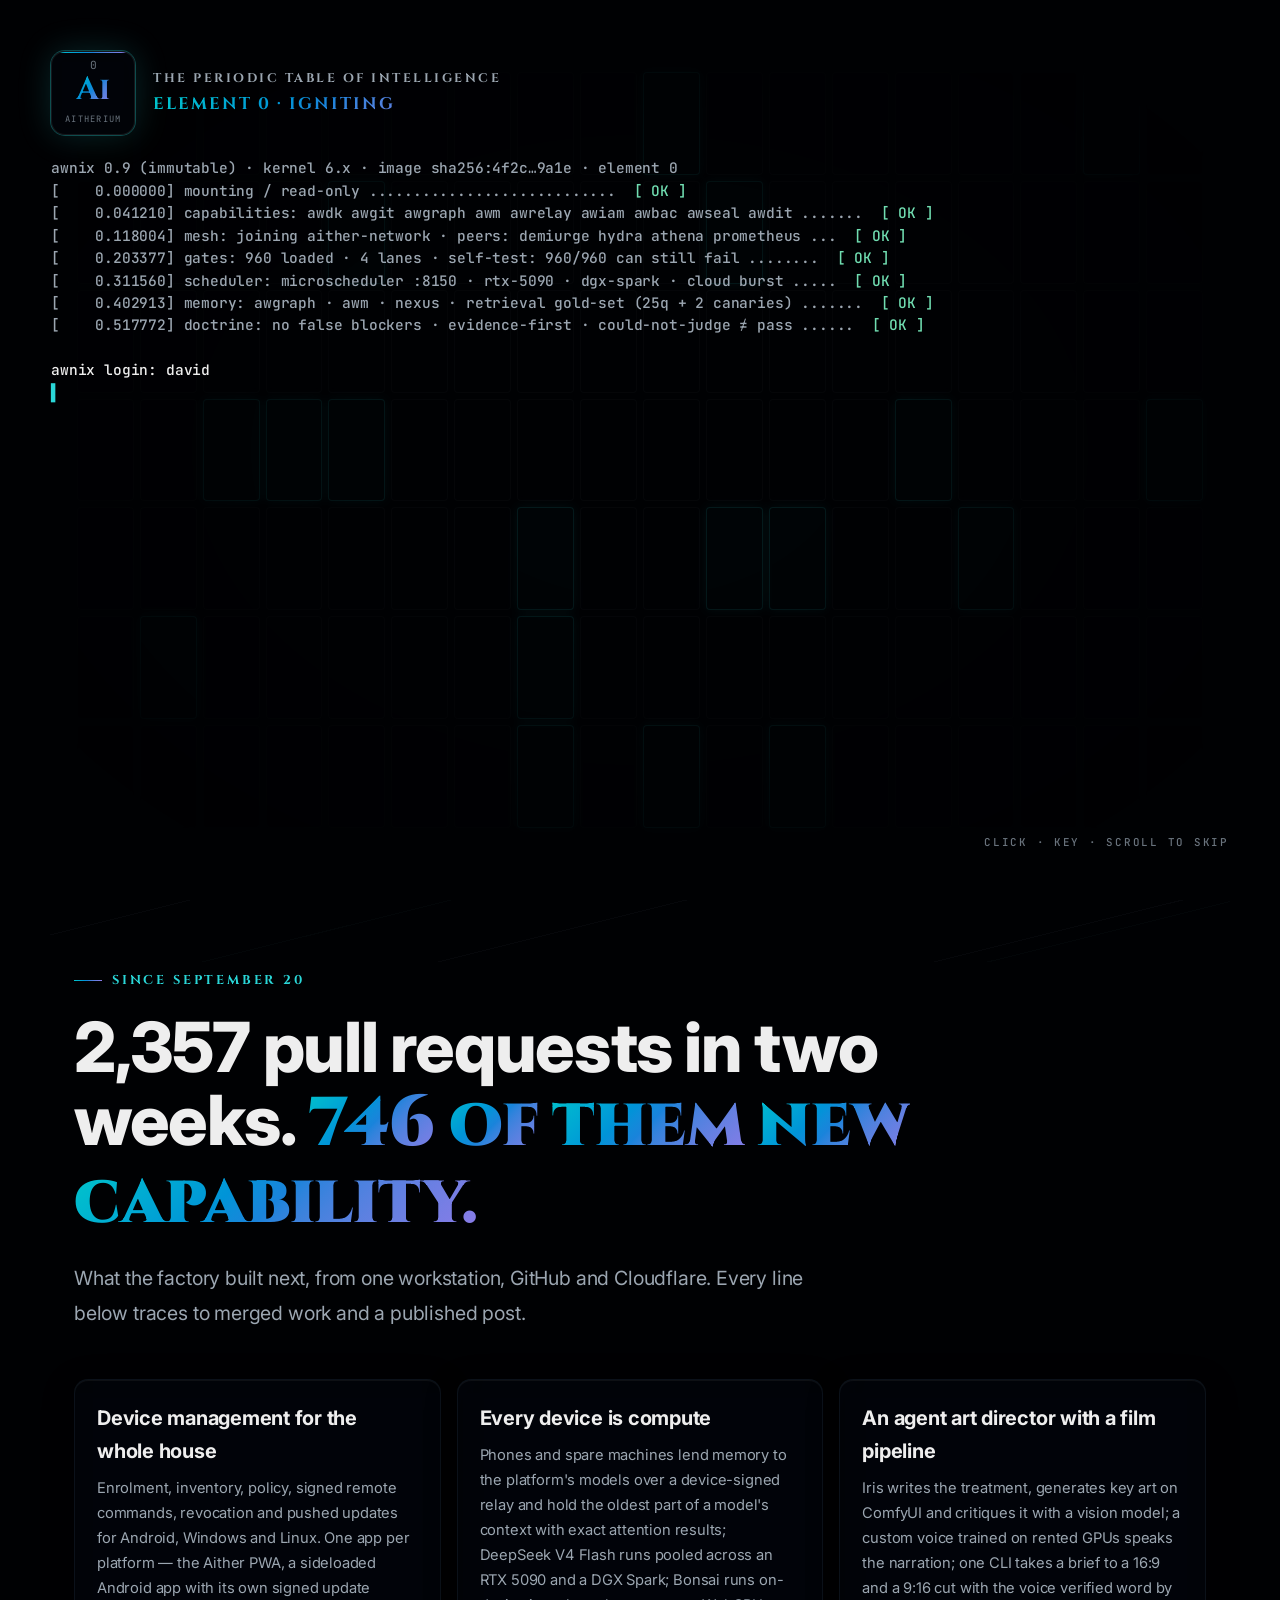
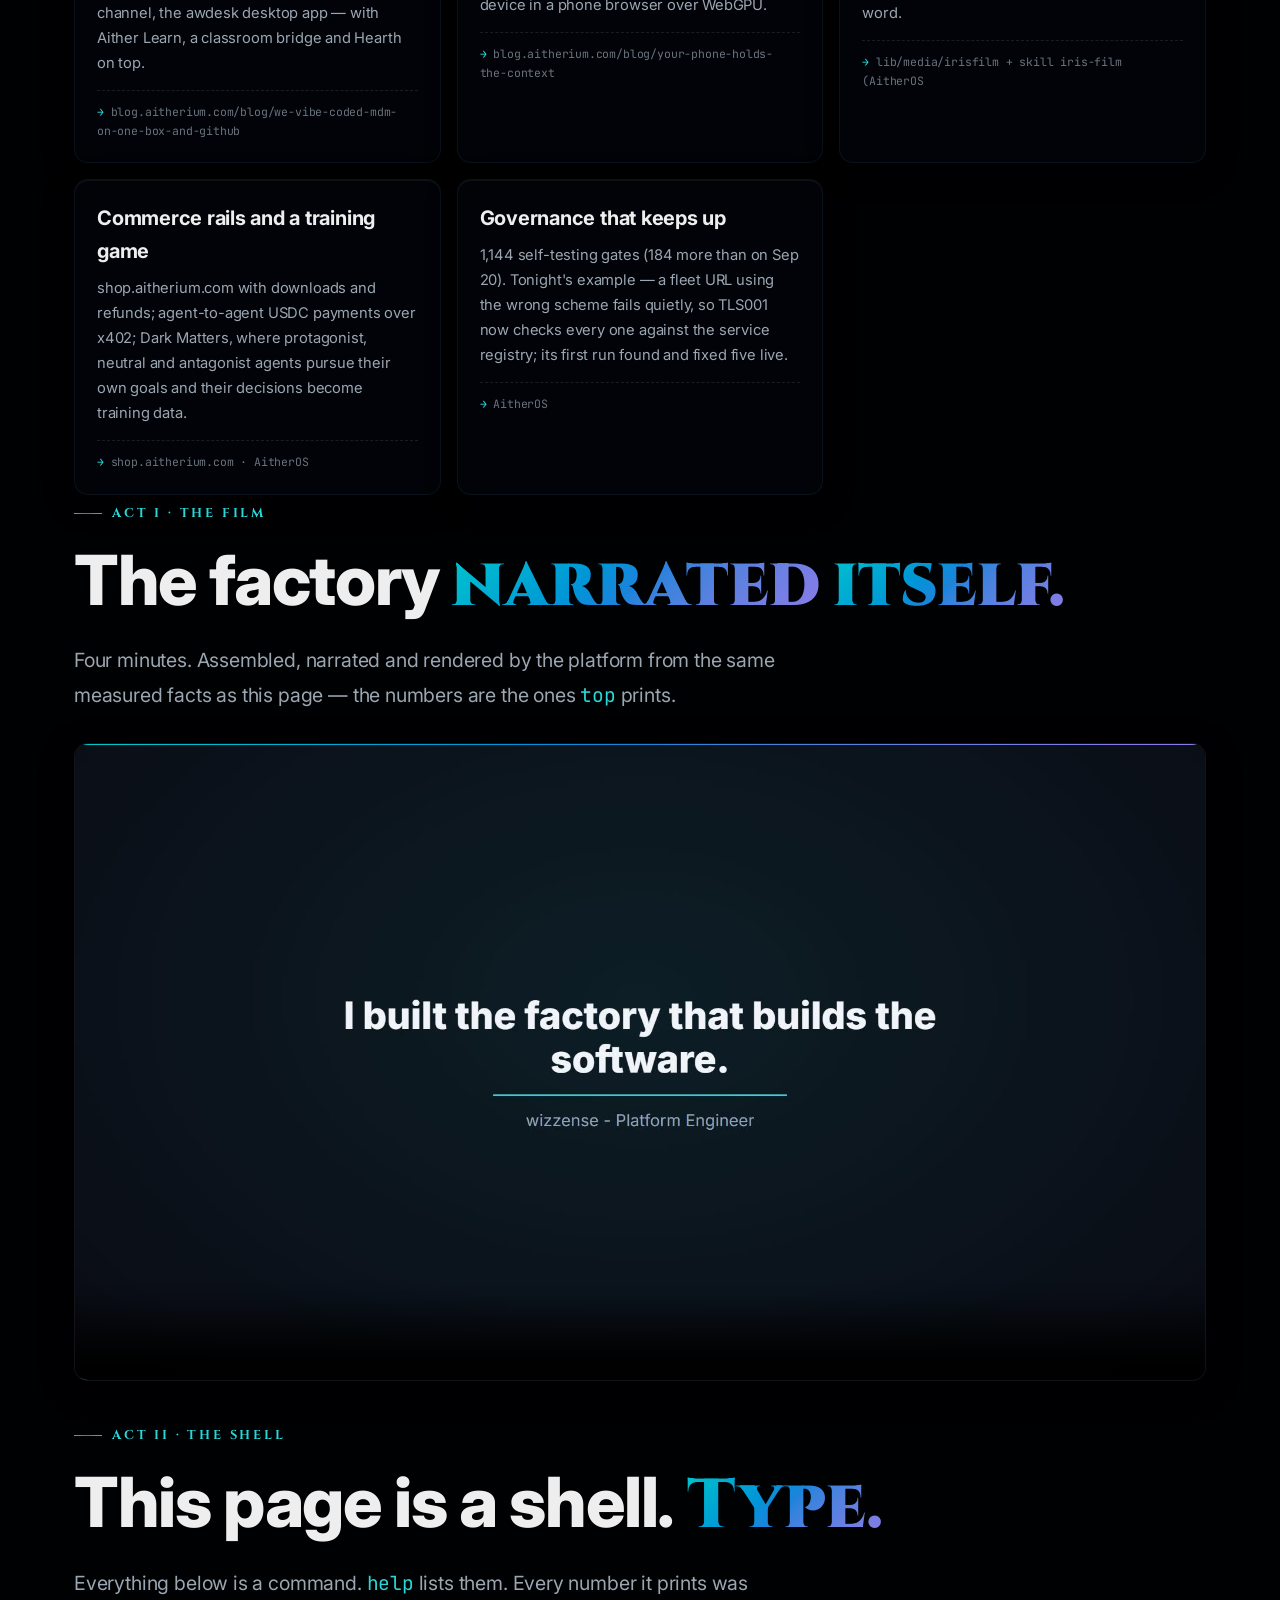
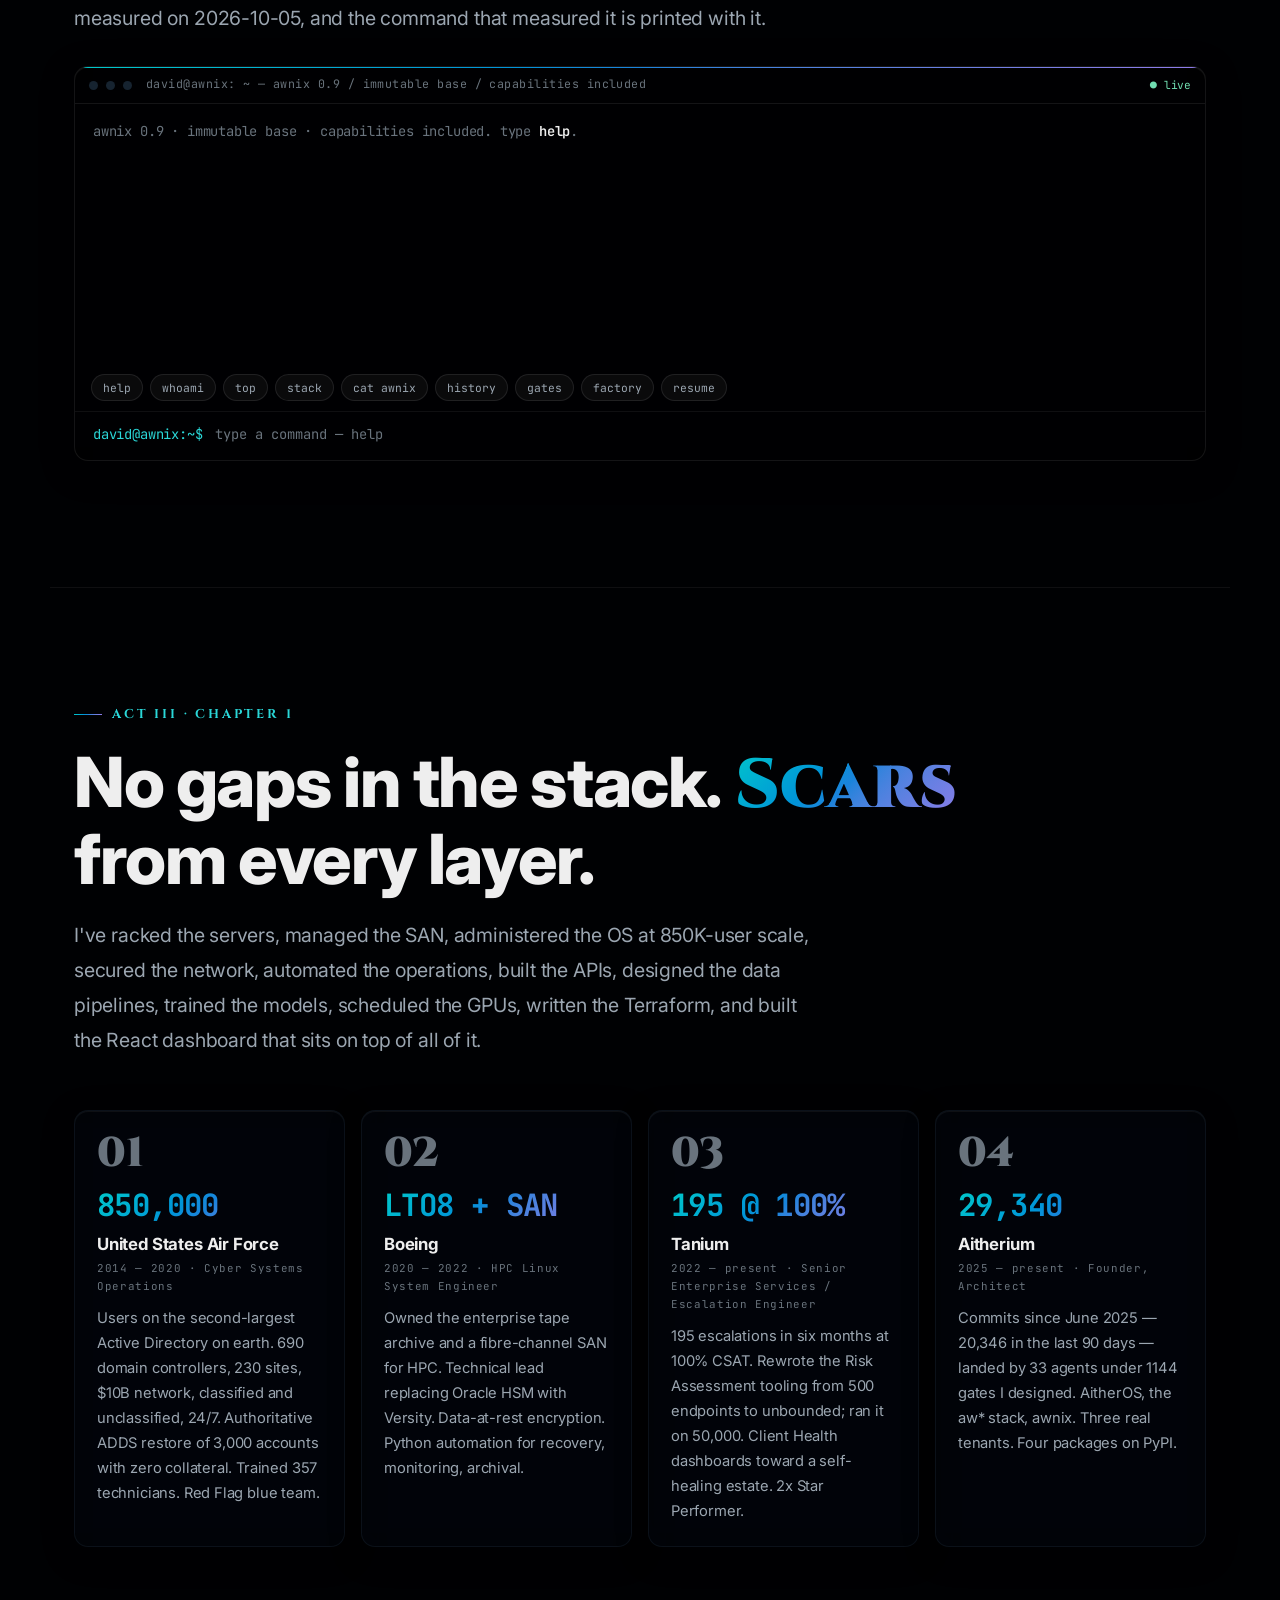
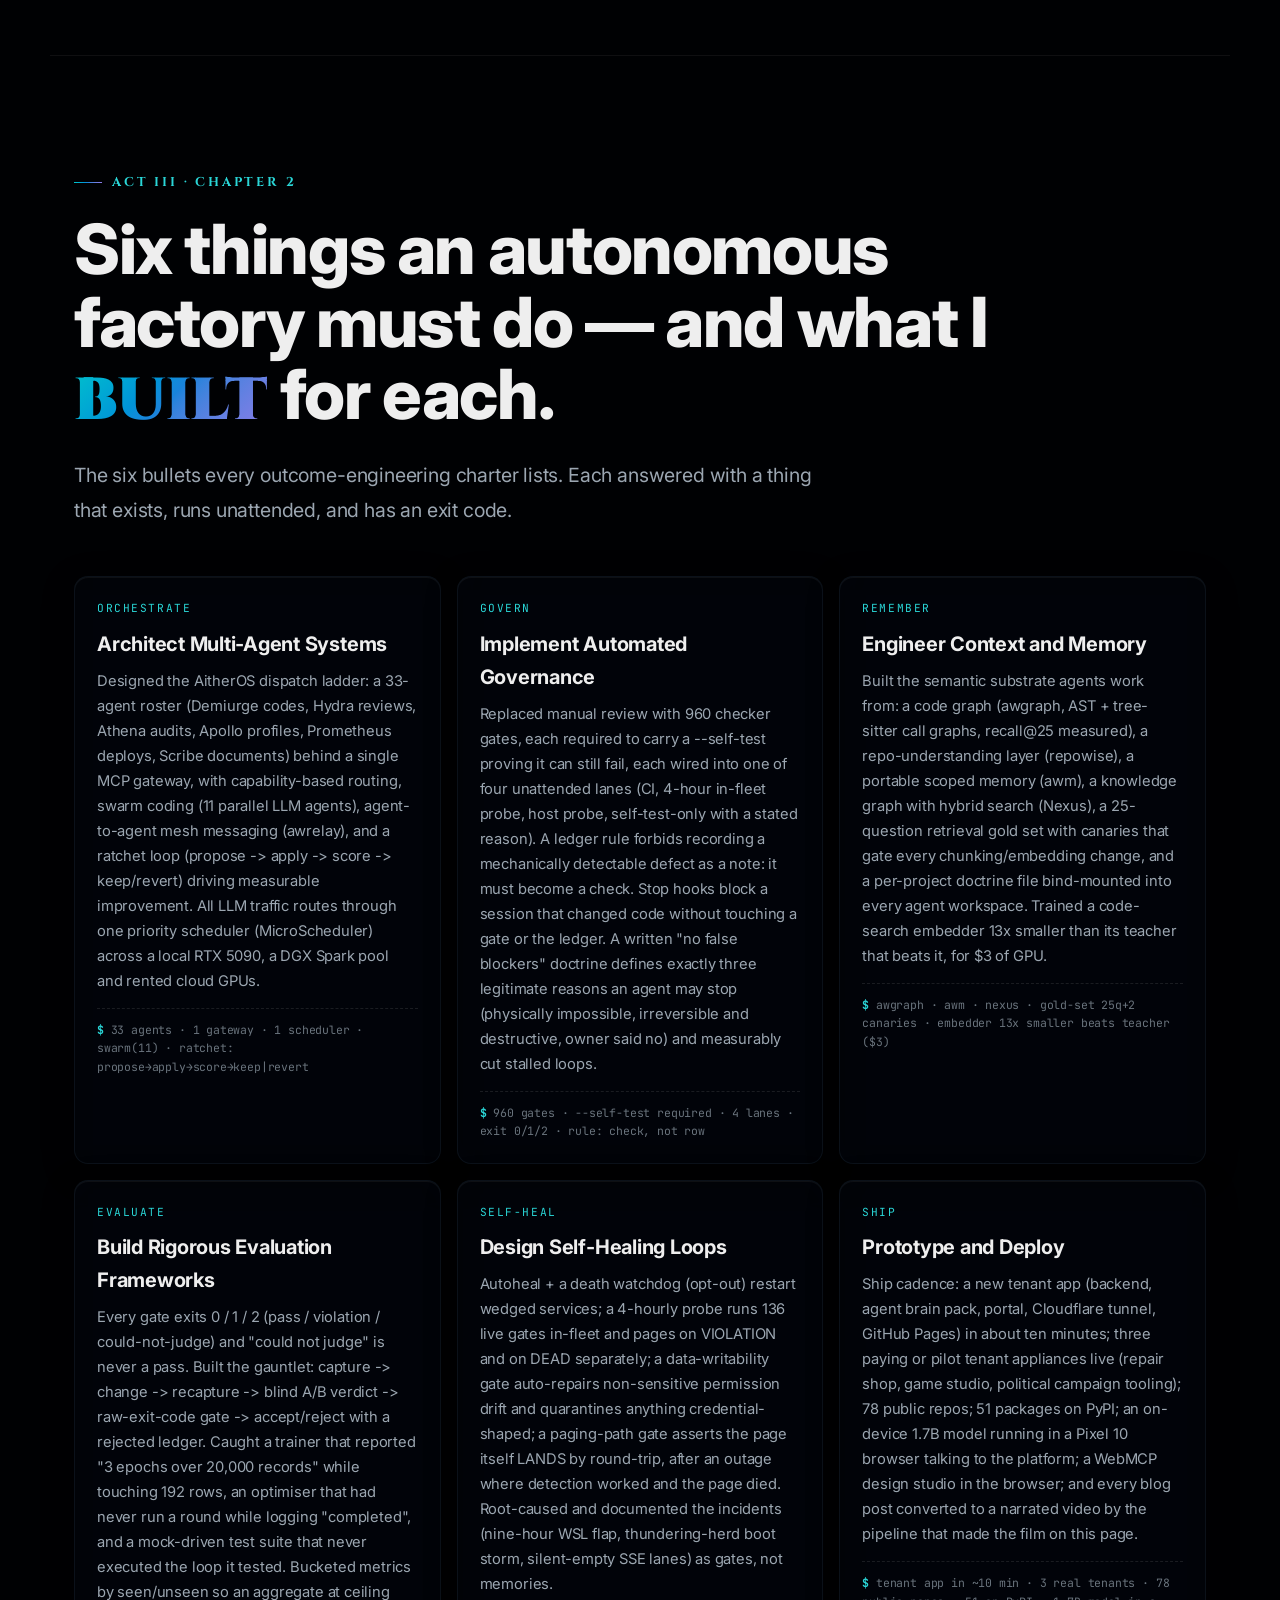
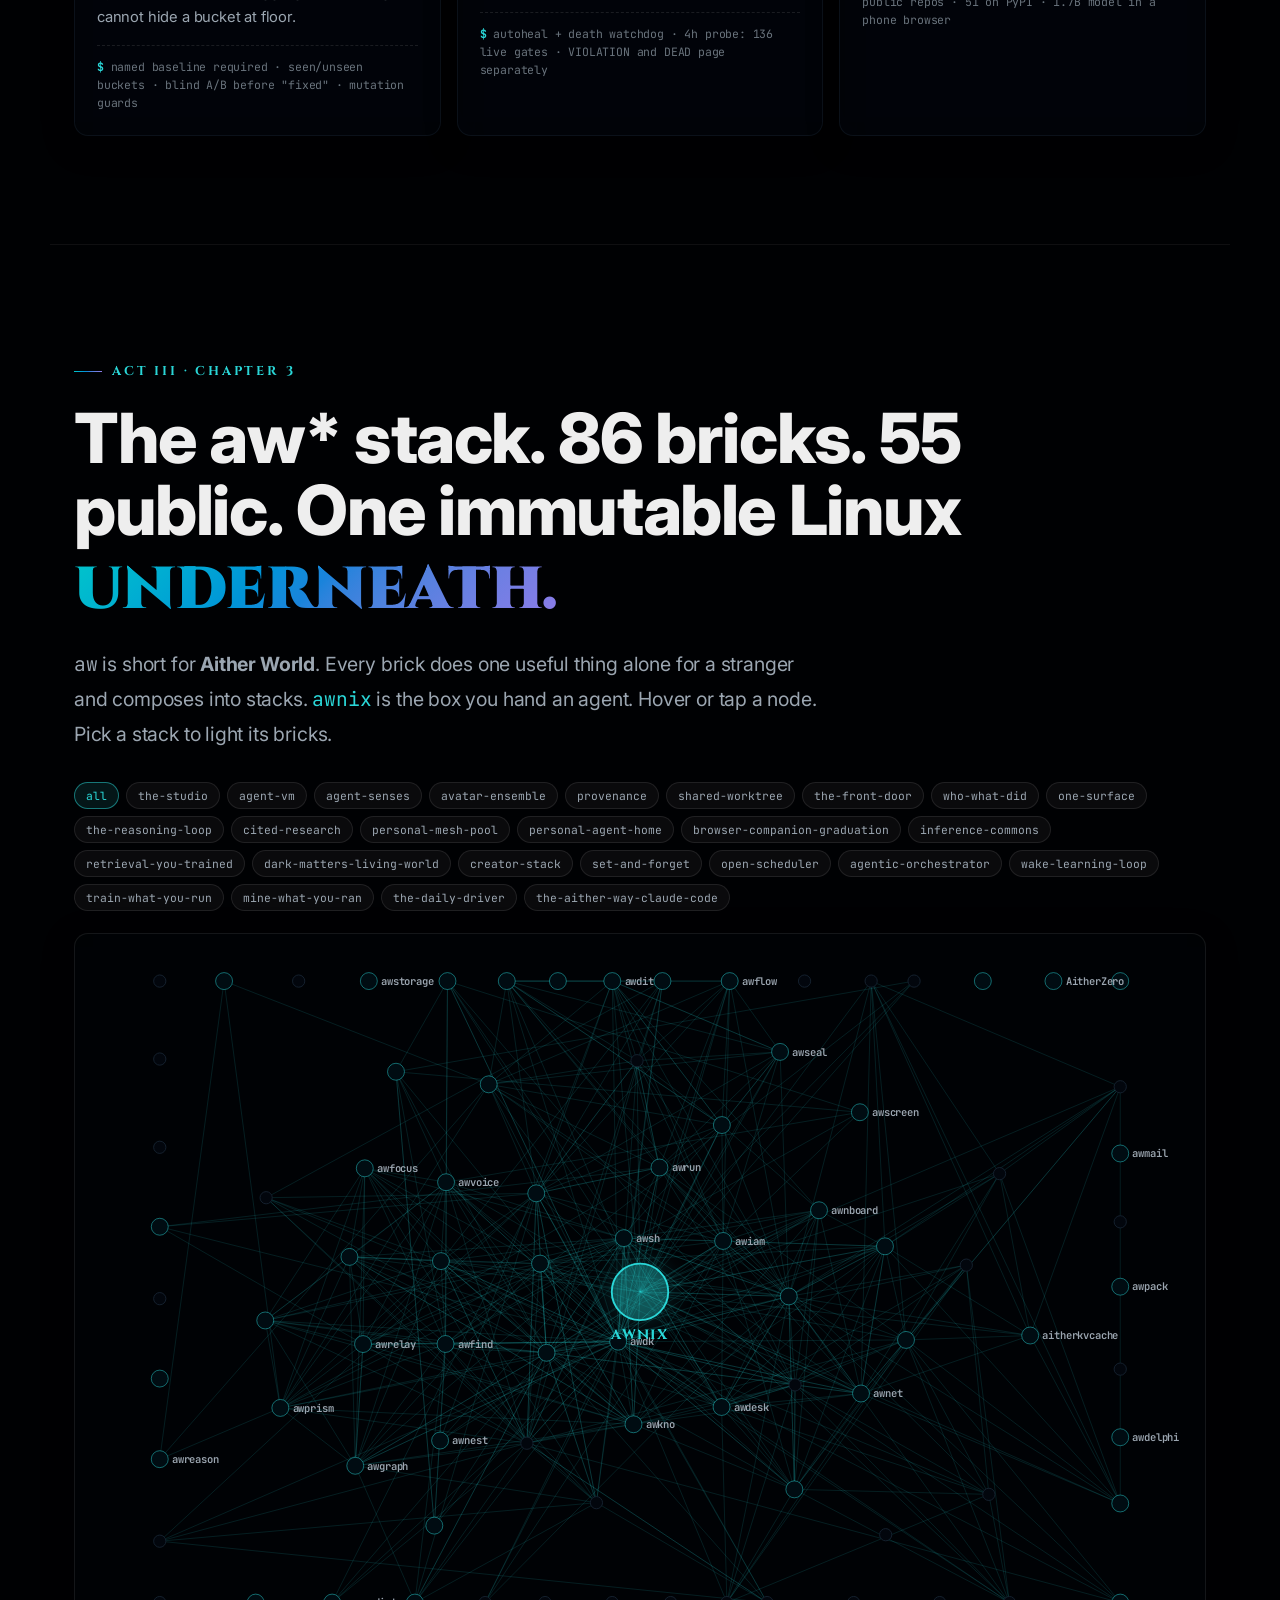
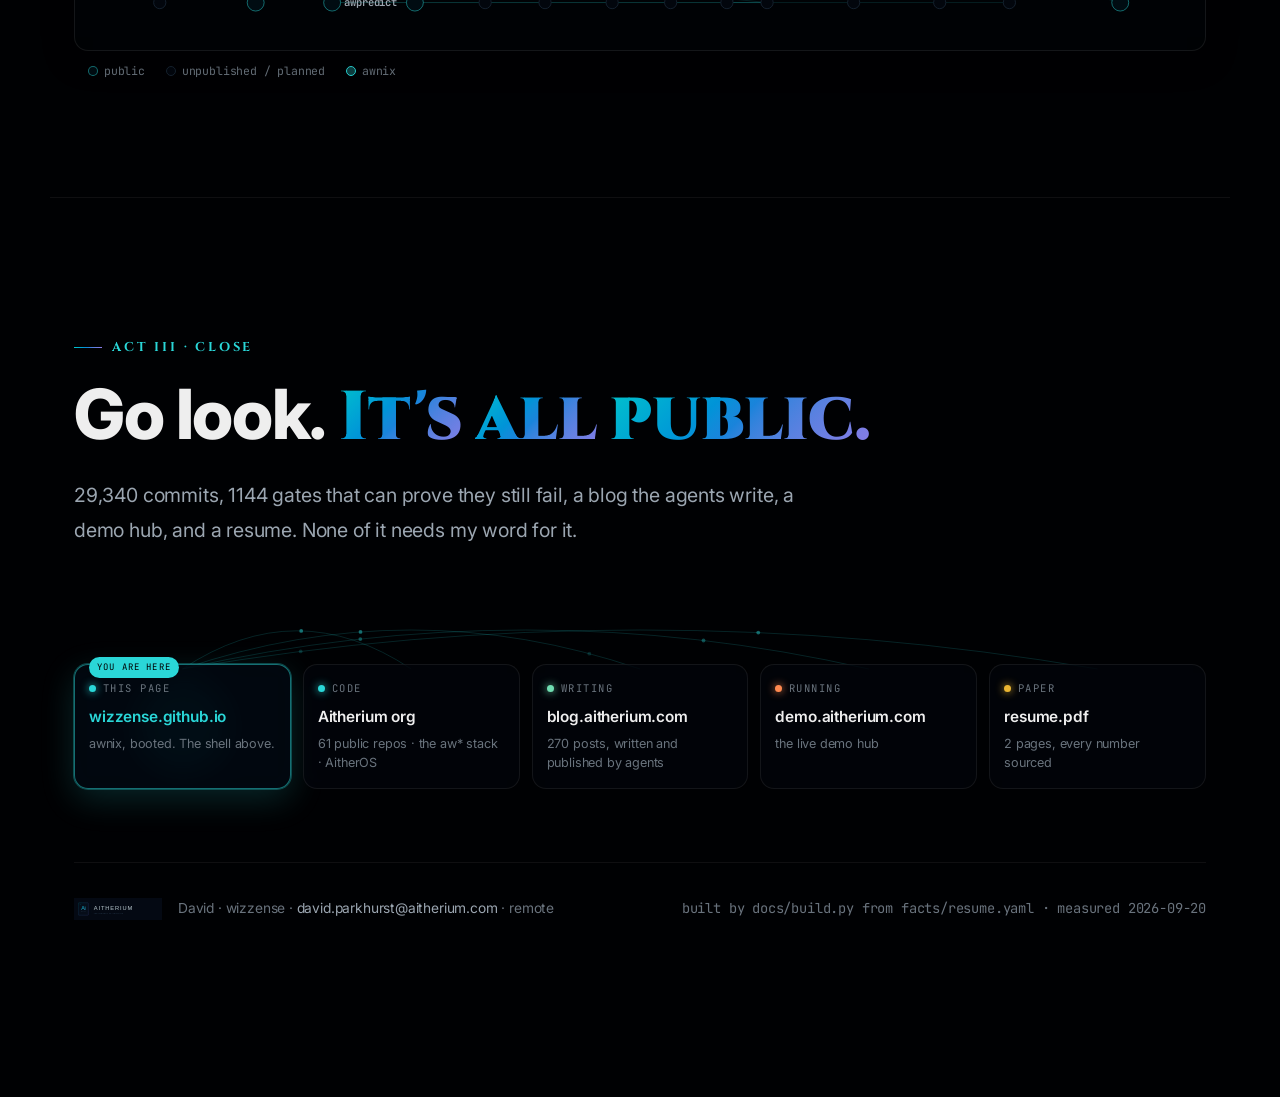
==== commit e7493c51: "2026-10-05: new Aither mark, copy-ninja brand, Since-September section, resume generator - Re-measur" ====
--- a/docs/index.html
+++ b/docs/index.html
@@ -4,9 +4,9 @@
 <meta charset="utf-8">
 <meta name="viewport" content="width=device-width, initial-scale=1">
 <title>wizzense — Platform Engineer</title>
-<meta name="description" content="David (wizzense). Platform Engineer. I built the factory that builds the software: AitherOS, the aw* stack, awnix. 25,247 commits, 960 self-testing gates, 85 bricks.">
+<meta name="description" content="David (wizzense). Platform Engineer. I built the factory that builds the software: AitherOS, the aw* stack, awnix. 29,340 commits, 1144 self-testing gates, 86 bricks.">
 <meta property="og:title" content="wizzense — I built the factory that builds the software.">
-<meta property="og:description" content="AitherOS · the aw* stack · awnix. 25,247 commits since June 2025. Every number measured.">
+<meta property="og:description" content="AitherOS · the aw* stack · awnix. 29,340 commits since June 2025. Every number measured.">
 <meta name="theme-color" content="#000103">
 <link rel="icon" href="favicon.ico">
 <link rel="preconnect" href="https://fonts.googleapis.com">
@@ -479,6 +479,26 @@
 ::-webkit-scrollbar-thumb{background:oklch(0.25 0.03 250);border-radius:4px}
 ::-webkit-scrollbar-thumb:hover{background:oklch(0.35 0.05 260)}
 
+
+/* ---- personal brand: the copy ninja / windrunner (original motifs, no third-party art) ---- */
+#hero{position:relative;overflow:hidden}
+#hero::before{content:"";position:absolute;inset:-20% -10%;pointer-events:none;opacity:.55;
+  background:repeating-linear-gradient(-14deg,transparent 0 46px,rgba(150,190,230,.07) 46px 47px,transparent 47px 120px),
+             repeating-linear-gradient(-14deg,transparent 0 83px,rgba(94,201,204,.06) 83px 84px,transparent 84px 190px);
+  animation:storm 14s linear infinite}
+@keyframes storm{from{transform:translateX(0)}to{transform:translateX(-240px)}}
+@media (prefers-reduced-motion:reduce){#hero::before{animation:none}}
+.emblem{position:relative;width:min(340px,78vw);height:110px;margin:0 0 18px}
+.emblem .band{position:absolute;left:-40px;right:-40px;top:36px;height:40px;background:linear-gradient(180deg,#1b2233,#0e1320 60%,#0a0d16);
+  border-top:1px solid rgba(255,255,255,.06);border-bottom:1px solid rgba(0,0,0,.6)}
+.emblem .plate{position:absolute;left:50%;top:6px;transform:translateX(-50%);width:220px;height:98px;border-radius:12px;
+  background:linear-gradient(170deg,#e9eef4 0%,#aab4c0 34%,#d7dee6 52%,#8f9aa7 78%,#c9d1da 100%);
+  box-shadow:inset 0 1px 0 rgba(255,255,255,.8),inset 0 -2px 4px rgba(0,0,0,.35),0 10px 30px rgba(0,0,0,.6);display:grid;place-items:center}
+.emblem .plate img{width:76px;height:76px;filter:grayscale(1) contrast(1.4) brightness(.55) drop-shadow(0 1px 0 rgba(255,255,255,.6));mix-blend-mode:multiply}
+.emblem .rv{position:absolute;width:8px;height:8px;border-radius:50%;background:radial-gradient(circle at 35% 35%,#fff,#7d8794 60%,#4b535d)}
+.emblem .rv.a{left:12px;top:12px}.emblem .rv.b{right:12px;top:12px}.emblem .rv.c{left:12px;bottom:12px}.emblem .rv.d{right:12px;bottom:12px}
+.persona{margin-top:14px;color:var(--fg-2,#a3abb5);max-width:640px}
+.persona .oath{display:block;margin-top:6px;font-style:italic;letter-spacing:.04em;color:#b9c7d8}
 </style>
 <style>
 /* ═══════════════════════════════════════════════════════════════════════════
@@ -639,9 +659,15 @@
 <main>
 <section id="hero" class="wrap" aria-label="Introduction">
   <div>
+    <div class="emblem" aria-hidden="true">
+      <div class="band"></div>
+      <div class="plate"><i class="rv a"></i><i class="rv b"></i><i class="rv c"></i><i class="rv d"></i>
+        <img src="assets/element-symbol.svg" alt=""></div>
+    </div>
     <p class="prompt"><span class="p">david@awnix:~$</span> whoami</p>
     <h1><span class="l"><span>David</span></span><span class="l"><span class="g">wizzense</span></span></h1>
     <p class="tag">Platform Engineer. <b>I built the factory that builds the software.</b></p>
+    <p class="persona"><span class="mono acc">the copy ninja</span> &mdash; see a technique once, and the factory performs it a thousand times. <span class="oath">Journey before destination.</span></p>
     <div class="cta">
       <a class="btn btn-p" href="#shell">Open the shell</a>
       <a class="btn btn-s" href="https://github.com/Aitherium" rel="me">github.com/Aitherium</a>
@@ -651,6 +677,14 @@
     </div>
   </div>
   <div class="scrollhint">SCROLL — OR TYPE INTO THE SHELL</div>
+</section>
+<section id="recent" class="wrap" aria-labelledby="recent-h">
+  <div style="width:100%">
+    <p class="kicker">Since September 20</p>
+    <h2 id="recent-h" class="kt">2,357 pull requests in two weeks. <em>746 of them new capability.</em></h2>
+    <p class="lede">What the factory built next, from one workstation, GitHub and Cloudflare. Every line below traces to merged work and a published post.</p>
+    <div class="panels" id="recentpanels"></div>
+  </div>
 </section>
 <section id="watch" class="wrap" aria-labelledby="watch-h">
   <div style="width:100%">
@@ -671,7 +705,7 @@
   <div style="width:100%">
     <p class="kicker">Act II · the shell</p>
     <h2 id="shell-h" class="kt">This page is a shell. <em>Type.</em></h2>
-    <p class="lede">Everything below is a command. <span class="mono acc">help</span> lists them. Every number it prints was measured on 2026-09-20, and the command that measured it is printed with it.</p>
+    <p class="lede">Everything below is a command. <span class="mono acc">help</span> lists them. Every number it prints was measured on 2026-10-05, and the command that measured it is printed with it.</p>
     <div class="code" id="termbox">
       <div class="bar"><span></span><span></span><span></span><span class="t">david@awnix: ~<span class="tl"> — awnix 0.9 / immutable base / capabilities included</span></span><i class="live" id="livechip">● live</i></div>
       <div id="out" aria-live="polite" aria-atomic="false" tabindex="0"></div>
@@ -705,11 +739,11 @@
 <section id="constellation" class="ch wrap" aria-labelledby="const-h">
   <div style="width:100%">
     <p class="kicker">Act III · chapter 3</p>
-    <h2 id="const-h" class="kt">The aw* stack. 85 bricks. 63 public. One immutable Linux <em>underneath.</em></h2>
+    <h2 id="const-h" class="kt">The aw* stack. 86 bricks. 55 public. One immutable Linux <em>underneath.</em></h2>
     <p class="lede"><span class="mono">aw</span> is short for <b>Aither World</b>. Every brick does one useful thing alone for a stranger and composes into stacks. <span class="mono acc">awnix</span> is the box you hand an agent. Hover or tap a node. Pick a stack to light its bricks.</p>
     <div class="chips" id="stackbtns" role="group" aria-label="stacks"></div>
     <div class="cwrap panel" id="cwrap">
-      <svg id="csvg" viewBox="0 0 1200 760" role="img" aria-label="Constellation of the 85 aw* bricks"></svg>
+      <svg id="csvg" viewBox="0 0 1200 760" role="img" aria-label="Constellation of the 86 aw* bricks"></svg>
       <div class="tip" id="tip" role="tooltip"></div>
     </div>
     <p class="legend"><i style="background:oklch(0.14 0.03 220);border:1px solid var(--accent-a50)"></i>public <i style="background:oklch(0.12 0.02 250);border:1px solid var(--border)"></i>unpublished / planned <i style="background:var(--accent-a30);border:1px solid var(--accent)"></i>awnix</p>
@@ -720,7 +754,7 @@
   <div style="width:100%">
     <p class="kicker">Act III · close</p>
     <h2 id="close-h" class="kt">Go look. <em>It's all public.</em></h2>
-    <p class="lede">25,247 commits, 960 gates that can prove they still fail, a blog the agents write, a demo hub, and a resume. None of it needs my word for it.</p>
+    <p class="lede">29,340 commits, 1144 gates that can prove they still fail, a blog the agents write, a demo hub, and a resume. None of it needs my word for it.</p>
     <div class="uni">
       <div class="uni-stage">
         <canvas class="uni-canvas" aria-hidden="true"></canvas>
@@ -745,7 +779,7 @@
 </section>
 </main>
 
-<script id="data" type="application/json">{"identity":{"name":"David (wizzense)","handle":"wizzense","headline":"Platform Engineer. Founder & Architect, Aitherium / AitherOS. USAF veteran.","location":"remote","email":"david.parkhurst@aitherium.com","github":"github.com/wizzense","org":"github.com/Aitherium","site":"wizzense.github.io","blog":"blog.aitherium.com"},"summary":"I run a software factory, not a backlog. Over 15 months I built AitherOS — an AI-native operating platform where 33 specialised agents plan, code, review, audit, deploy and write about their own work — and used it to land 25,247 commits, 960 self-testing quality gates, ~1,200 MCP tools and 278 published posts, most of it authored and shipped by agents under programmatic governance I designed. Before that: 12 years racking, securing and automating enterprise infrastructure, including the second-largest Active Directory on earth for the US Air Force. I have scars from every layer of the stack and a documented, measured opinion about how autonomous systems fail. Platform engineering — orchestration, governance, memory, evaluation, self-healing, ship — is the job I have been doing, in the open, every day.","metrics":[{"key":"commits_total","value":25247,"label":"commits since 2025-06-08","how":"git rev-list --count HEAD"},{"key":"commits_90d","value":16954,"label":"commits, last 90 days","how":"git rev-list --count --since='90 days ago' HEAD"},{"key":"quality_gates","value":960,"label":"self-testing quality gates","how":"git ls-files 'AitherOS/dev/tools/check_*.py' | wc -l"},{"key":"mcp_tools_served","value":"~1,200","label":"MCP tools served","how":"gateway tools/list (1204-1211 on probe)"},{"key":"compose_services","value":378,"label":"services declared","how":"grep -cE '^  [a-z][a-z0-9-]+:$' docker-compose.aitheros.yml"},{"key":"blog_posts","value":278,"label":"posts written + published by agents","how":"ls AitherVeil/content/blog/*.md | wc -l"},{"key":"aw_bricks_registered","value":85,"label":"aw* bricks registered (63 public)","how":"yaml.safe_load(ecosystem.yaml)['bricks']"},{"key":"routines","value":186,"label":"scheduled routines","how":"ls AitherOS/config/routines/*.yaml | wc -l"},{"key":"agents","value":33,"label":"specialised agents","how":"ls .claude/agents | wc -l"},{"key":"org_public_repos","value":78,"label":"public repos, Aitherium org","how":"gh repo list Aitherium --json visibility"}],"pypi":{"awdk":"3.8.22","awgit":"1.11.0","awgraph":"1.4.8","awrelay":"0.4.0"},"jd":[{"jd":"Architect Multi-Agent Systems","proof":"Designed the AitherOS dispatch ladder: a 33-agent roster (Demiurge codes, Hydra reviews, Athena audits, Apollo profiles, Prometheus deploys, Scribe documents) behind a single MCP gateway, with capability-based routing, swarm coding (11 parallel LLM agents), agent-to-agent mesh messaging (awrelay), and a ratchet loop (propose -> apply -> score -> keep/revert) driving measurable improvement. All LLM traffic routes through one priority scheduler (MicroScheduler) across a local RTX 5090, a DGX Spark pool and rented cloud GPUs."},{"jd":"Implement Automated Governance","proof":"Replaced manual review with 960 checker gates, each required to carry a --self-test proving it can still fail, each wired into one of four unattended lanes (CI, 4-hour in-fleet probe, host probe, self-test-only with a stated reason). A ledger rule forbids recording a mechanically detectable defect as a note: it must become a check. Stop hooks block a session that changed code without touching a gate or the ledger. A written \"no false blockers\" doctrine defines exactly three legitimate reasons an agent may stop (physically impossible, irreversible and destructive, owner said no) and measurably cut stalled loops."},{"jd":"Engineer Context and Memory","proof":"Built the semantic substrate agents work from: a code graph (awgraph, AST + tree-sitter call graphs, recall@25 measured), a repo-understanding layer (repowise), a portable scoped memory (awm), a knowledge graph with hybrid search (Nexus), a 25-question retrieval gold set with canaries that gate every chunking/embedding change, and a per-project doctrine file bind-mounted into every agent workspace. Trained a code-search embedder 13x smaller than its teacher that beats it, for $3 of GPU."},{"jd":"Build Rigorous Evaluation Frameworks","proof":"Every gate exits 0 / 1 / 2 (pass / violation / could-not-judge) and \"could not judge\" is never a pass. Built the gauntlet: capture -> change -> recapture -> blind A/B verdict -> raw-exit-code gate -> accept/reject with a rejected ledger. Caught a trainer that reported \"3 epochs over 20,000 records\" while touching 192 rows, an optimiser that had never run a round while logging \"completed\", and a mock-driven test suite that never executed the loop it tested. Bucketed metrics by seen/unseen so an aggregate at ceiling cannot hide a bucket at floor."},{"jd":"Design Self-Healing Loops","proof":"Autoheal + a death watchdog (opt-out) restart wedged services; a 4-hourly probe runs 136 live gates in-fleet and pages on VIOLATION and on DEAD separately; a data-writability gate auto-repairs non-sensitive permission drift and quarantines anything credential-shaped; a paging-path gate asserts the page itself LANDS by round-trip, after an outage where detection worked and the page died. Root-caused and documented the incidents (nine-hour WSL flap, thundering-herd boot storm, silent-empty SSE lanes) as gates, not memories."},{"jd":"Prototype and Deploy","proof":"Ship cadence: a new tenant app (backend, agent brain pack, portal, Cloudflare tunnel, GitHub Pages) in about ten minutes; three paying or pilot tenant appliances live (repair shop, game studio, political campaign tooling); 78 public repos; 51 packages on PyPI; an on-device 1.7B model running in a Pixel 10 browser talking to the platform; a WebMCP design studio in the browser; and every blog post converted to a narrated video by the pipeline that made the film on this page."}],"experience":[{"org":"Aitherium","title":"Founder, Architect (AitherOS, the aw* stack, awnix)","dates":"Jul 2025 - Present","bullets":["Architected AitherOS: 378 declared services across 12 layers, run as podman quadlets on Rocky/Debian, with Postgres replication, Redis Sentinel, Cloudflare tunnels, and GPU scheduling across local, DGX and rented (Lambda, Vast, Hetzner, AWS) capacity.","Built the aw* (Aither World) family: 85 registered bricks, 63 public, composed into 21 stacks. awnix is an immutable Linux you can hand to an agent; awdk builds agent fleets in three lines; awgit is op-log-aware git for many agents in one tree; awgraph, awm, awrelay, awiam, awbac, awseal, awdit cover code graph, memory, messaging, identity, RBAC, signing and audit. 51 on PyPI.","Governance as code: 960 self-testing gates, a per-gate lane manifest (CHK001-006) that asserts 100% coverage and refuses a gate that runs nowhere, and a debt-ledger protocol where a detectable defect must become a check. Measured the ledger at 79 rows/day in vs 4.2/day out before the rule; it stopped being a write-only archive after.","25,247 commits since June 2025 (16,954 in the last 90 days), 35,809 tracked files, 278 blog posts, 186 scheduled routines - the majority authored by agents under those gates, with every claim required to carry its command and exit code.","Trained and shipped models: a code-search embedder 13x smaller than its teacher that beats it (recall measured on the platform's own corpus); Gemma-4 and orchestrator fine-tunes with a positive-baseline rule (a trainer must beat a named baseline or it is not a result); Bonsai 1.7B running in-browser on a phone.","Security posture designed fail-closed: authz gates deny on every non-happy path, no caller-supplied tenant ids in a decision, dual-key rotation of the fleet credential across 43 verifier sites, secrets vault with audit round-trip asserted by a gate.","Sold and operated real tenants: J Games & Repair, Digital Ground Game, Garg - each a generated repo, appliance image, brain pack and portal the customer owns."]},{"org":"Tanium","title":"Senior Enterprise Services Engineer (prev. Escalation Engineer, Senior TAM, ESE)","dates":"Jan 2022 - Present","bullets":["Platform SME on the hardest escalations for enterprise and federal endpoint-management customers; 195 cases in six months at 100% CSAT.","Rewrote the Tanium Risk Assessment tooling in Python to scale from 500 to unbounded endpoints; applied to a 50,000-endpoint environment.","Built Client Health dashboards and automation moving customers toward a self-healing endpoint estate; authored the guide and ran the live webinar (hundreds of attendees).","Fully automated a home lab through Tanium + PowerShell + Python as a self-managing environment - the seed of AitherOS.","2x Star Performer award (2024)."]},{"org":"Boeing","title":"HPC Linux System Engineer","dates":"Apr 2020 - Jan 2022","bullets":["Owned the enterprise tape archive (Oracle HSM / SAM-QFS -> Versity Storage Manager as technical lead) and a fibre-channel SAN for HPC.","Wrote Python automation for recovery, monitoring and archival; led LTO6 -> LTO8 migration and data-at-rest encryption (OKM 3, IBM SKLM)."]},{"org":"United States Air Force - Cyber Systems Operations","title":"Enterprise Active Directory Engineer, Functional Lead, Supervisor Directory Services Ops","dates":"Jan 2014 - Jan 2020","bullets":["Led Tier-2 operations for a $10B, 850,000-user, 690-domain-controller, 230-site Active Directory - the second-largest AD network in the world - including classified and unclassified GAL/Exchange services 24/7.","Automated DC maintenance and health checks for 70+ domain controllers in PowerShell; performed an authoritative ADDS restore recovering 3,000 accounts with zero collateral impact.","Identified a training gap, wrote the ADDS troubleshooting curriculum, and trained 357 technicians across four organisations.","Red Flag 17-1 blue-team operator, Superior Performer; Junior Technician of the Year 2017; Information Dominance award 2018; promoted SSgt in the 94th percentile."]}],"links":[{"label":"AitherOS / aw* org","url":"https://github.com/Aitherium"},{"label":"Blog (278 posts, agent-written and gated)","url":"https://blog.aitherium.com"},{"label":"13x smaller embedder beats its teacher","url":"https://blog.aitherium.com/code-search-embedder-13x-smaller-beats-its-teacher"},{"label":"Live demo hub","url":"https://demo.aitherium.com"},{"label":"Who I am (this site)","url":"https://wizzense.github.io"}],"bricks":[{"id":"awdk","tagline":"Build AI agent fleets — 3 lines, any backend, local or cloud.","status":"public"},{"id":"awskills","tagline":"Portable agent skills — self-contained procedures an agent loads on demand.","status":"public"},{"id":"awpack","tagline":"First-party agent packs — the ones we build, versioned and installable on their own.","status":"no-pages"},{"id":"awm","tagline":"A portable, scoped agent memory.","status":"public"},{"id":"aitheros","tagline":"One file you run, and the machine has a local AI stack.","status":"unpublished"},{"id":"awdaemons","tagline":"The AitherOS daemons as one file — no Python, no signing, no install.","status":"unpublished"},{"id":"awdesk","tagline":"Aither World Desk -- the desktop body of AitherOS Online: tray, avatars, decision cards, the Living Desktop as an overlay.","status":"public"},{"id":"awnode","tagline":"A lightweight local gateway — bridges your apps to the AI backends you chose.","status":"public"},{"id":"awrun","tagline":"A priority-aware queue and dispatcher for agentic runs and ad-hoc CI builds. It also judges whether the runner pool is big enough for the queue it is draining, and can ask a host to grow it -- reserving capacity is zero-sum, so a saturated pool needs more of it, not a different share of it.","status":"public"},{"id":"awpool","tagline":"The free half of the elastic work pool: dispatches public-safe work onto the free GitHub-hosted runners of the public aw* mirrors, so their idle CI minutes become compute. awrun remains the paid/self-hosted lane; this is its free twin.","status":"planned"},{"id":"awgraph","tagline":"A semantic code graph for agents — AST + tree-sitter, call graphs.","status":"public"},{"id":"awgit","tagline":"Semantic version control on top of git — edit-ops and leases.","status":"public"},{"id":"awdelphi","tagline":"Anonymous multi-round expert panels — a converged answer with a trace.","status":"public"},{"id":"awclassify","tagline":"Classify any document -- what it is, who may read it, who it is for, what it is about.","status":"public"},{"id":"awdecide","tagline":"One typed-decision contract -- choice / score / bool with a probability -- over a ladder of backends you already run (rules, tiny local models, an LLM's logprobs), fail-closed, with a Brier ledger that resolves every decision against its outcome.","status":"planned"},{"id":"awtoll","tagline":"What every tool call costs you in context, measured from your own transcripts.","status":"public"},{"id":"awseal","tagline":"Sign an artifact so a stranger can verify it.","status":"public"},{"id":"awshare","tagline":"Publish an artifact and fetch it back verified.","status":"public"},{"id":"awdit","tagline":"An append-only audit trail whose gaps are DETECTABLE.","status":"public"},{"id":"awbac","tagline":"Role-based access control that fails closed and explains itself.","status":"public"},{"id":"awiam","tagline":"Who is this caller? A directory and session store that fails honestly.","status":"public"},{"id":"awtunnel","tagline":"Reach a service that has no public address.","status":"public"},{"id":"awnest","tagline":"Prove there is a human before you let them into the nest.","status":"public"},{"id":"awrena","tagline":"Put two agents head to head and get a verdict you can check.","status":"public"},{"id":"awnboard","tagline":"A front gate you can put in front of anything, and hand someone the key to.","status":"public"},{"id":"awnix","tagline":"A Linux you can hand to an agent — immutable base, capabilities included.","status":"public"},{"id":"awrecover","tagline":"Labelled snapshots with an all-or-nothing restore.","status":"public"},{"id":"awstorage","tagline":"Every drive on every node, indexed, classified and diffed -- so you can see what you own before you delete it.","status":"no-pages"},{"id":"awsync","tagline":"Keep one client in step with a platform — and never confuse \"cannot tell\" with \"fine\".","status":"merged"},{"id":"awrelay","tagline":"Portable agent messaging — findings, alerts, coordination.","status":"public"},{"id":"awask","tagline":"Your agent asks you a question — and acts on your answer.","status":"public"},{"id":"awmail","tagline":"Give an agent an email address — send, and actually receive.","status":"public"},{"id":"mediaforge","tagline":"The creative studio — search the boards, render scenes, keep the character.","status":"unpublished"},{"id":"awnet","tagline":"The agentic web — agents host a mesh, and agents join one.","status":"public"},{"id":"awspaces","tagline":"A place, not a page: every human gets a Space -- a hand-made page, files and a companion agent that is theirs -- and Spaces link to Spaces. Early-2000s internet (Neocities, Newgrounds, Neopets, RuneScape) with local-first AI underneath.","status":"planned"},{"id":"awswarm","tagline":"Run one model too big for any single GPU across a pool of small ones.","status":"public"},{"id":"awcache","tagline":"Let a second node skip its prefill because a first node already paid for it.","status":"planned"},{"id":"awfind","tagline":"A portable search client — query, results, ranking.","status":"public"},{"id":"awbrowse","tagline":"A portable browser client — navigate, console, network, DOM, screenshot.","status":"public"},{"id":"awprove","tagline":"Drive a page as the real user, check what rendered, and get a test that goes red if it stops being true.","status":"unpublished"},{"id":"awdeck","tagline":"An outline becomes a narrated video -- and the file says which voice really spoke it.","status":"planned"},{"id":"awvoice","tagline":"Hear and speak — transcribe audio, synthesize a voice.","status":"public"},{"id":"awvision","tagline":"See an image — describe it, ask it a question, compare two.","status":"public"},{"id":"awscreen","tagline":"See this machine — what is on screen, and where to click it.","status":"public"},{"id":"awforge","tagline":"A render pipeline you drive from an agent — grade, master, animate, train.","status":"planned"},{"id":"awkit","tagline":"Render an agent panel from a tool result — one component, any React app.","status":"public"},{"id":"awbeads","tagline":"A spatial canvas for a page — arrange things, connect them, and keep the arrangement.","status":"public"},{"id":"awsprite","tagline":"Hatch a companion that grows only from what you teach it, then take it home.","status":"planned"},{"id":"awbonsai","tagline":"Run a real model in the visitor's own browser — no server round trip, no upload.","status":"public"},{"id":"awasp","tagline":"Stream a multi-gigabyte model onto a device that cannot hold it all at once.","status":"planned"},{"id":"awknowledge","tagline":"How to run a coding agent so the result survives — the laws, with evidence.","status":"public"},{"id":"awbrain","tagline":"Your history as a wiki of linked markdown — claims pinned to the evidence.","status":"public"},{"id":"gawbbonet","tagline":"GobboNet campaigns with a real agent brain — scoped memory, graph recall.","status":"public"},{"id":"aitherkvcache","tagline":"Near-optimal KV cache quantization for LLM inference — sub-byte compression.","status":"public"},{"id":"awrtifact","tagline":"Deliberately chunk artifacts into GitHub release assets — the productized aitherkvcache mirror lane.","status":"public"},{"id":"AitherZero","tagline":"PowerShell 7+ automation framework — numbered, self-describing scripts.","status":"public"},{"id":"AitherConnect","tagline":"Browser extension — federated AI search, page context, and the Living OS overlay.","status":"public"},{"id":"awreason","tagline":"A portable reasoning client — sessions, phases, thoughts, and the chain that produced the answer.","status":"public"},{"id":"awrecurse","tagline":"Answer a question over a context far larger than the window — recursively, with the trace kept.","status":"public"},{"id":"awprism","tagline":"Turn a failure into ranked hypotheses — and say what would confirm each one.","status":"public"},{"id":"awrepl","tagline":"A REPL an agent can actually use — state that survives between turns.","status":"public"},{"id":"awreport","tagline":"File a bug report that has already scrubbed your secrets and collapsed the duplicate.","status":"public"},{"id":"awresearch","tagline":"Ask a research question, get a cited report you can check.","status":"public"},{"id":"awfocus","tagline":"See, search and steer every Claude session from one command.","status":"public"},{"id":"awgym","tagline":"An ARC training gym — a game a world model can watch, and six roles that play through it.","status":"public"},{"id":"awpredict","tagline":"Predict what your environment does next, and how surprised you were.","status":"public"},{"id":"awevolve","tagline":"Point an agent at a file and a command that scores it, and let it improve.","status":"public"},{"id":"awsh","tagline":"Your terminal answers you -- type a question where a command would go.","status":"public"},{"id":"awlab","tagline":"Run one experiment, keep the score, and let a loop decide against it.","status":"planned"},{"id":"awmine","tagline":"Mine what your agents did -- outcomes, lessons and procedures out of the transcripts they left behind.","status":"public"},{"id":"awrise","tagline":"Wake an agent on a schedule, let it do one thing, and put it back to sleep.","status":"public"},{"id":"awkno","tagline":"The man page for the Aither World — every brick, stack and law, offline.","status":"public"},{"id":"awwall","tagline":"Say what a workload may reach, and watch everything else fail closed.","status":"public"},{"id":"awrouter","tagline":"OpenRouter for your own fleet: pick a model backend by cost/latency/ capability, fail over, fit the context window, stream. Standalone, OpenAI-compatible, no Aither-specifics required to be valuable.","status":"public"},{"id":"awembed","tagline":"Train an embedding model that knows your corpus, and prove it beats the big one.","status":"public"},{"id":"awdata","tagline":"Open labelled corpora you can train and measure against, with the code that built them.","status":"planned"},{"id":"awmod","tagline":"Wire the agent harness you already use into a fleet you already run.","status":"planned"},{"id":"awlog","tagline":"Ask your logs what is actually failing, instead of grepping them.","status":"planned"},{"id":"awtax","tagline":"Turn any tax PDF -- returns, W-2, 1099, statements, even scans -- into structured data you can check.","status":"public"},{"id":"awflow","tagline":"A deterministic workflow runtime — chain agent calls with journal replay and budget control.","status":"public"},{"id":"awsettings","tagline":"Your agent's permissions and config, following you to the next machine.","status":"public"},{"id":"awresume","tagline":"The coding sessions you had open, reopened after the reboot.","status":"planned"},{"id":"awavatar","tagline":"One character spec in, a rigged, animated, multi-style avatar pack out.","status":"public"},{"id":"awsaga","tagline":"Start a world from a pack and take one turn the continuity checker can refuse.","status":"planned"},{"id":"awiris","tagline":"Hand it three reference images and get one style card and one critique back.","status":"planned"}],"stacks":[{"id":"the-studio","bricks":["awforge","awfind","awbrowse","awresearch","awm"],"tagline":"The studio"},{"id":"agent-vm","bricks":["awnix","awdk","awskills","awkno","awsettings"],"tagline":"The bare agent VM"},{"id":"agent-senses","bricks":["awfind","awbrowse","awvoice","awvision","awscreen","awdk"],"tagline":"Senses"},{"id":"avatar-ensemble","bricks":["awdk","awsh","awvoice","awvision","awsprite","awdesk"],"tagline":"Avatar ensemble"},{"id":"provenance","bricks":["awseal","awshare","awdit","awbac"],"tagline":"Provenance"},{"id":"shared-worktree","bricks":["awgit","awgraph","awrelay","awm"],"tagline":"Many agents, one repo"},{"id":"the-front-door","bricks":["awnboard","awnest","awiam","awbac","awdit"],"tagline":"The front door"},{"id":"who-what-did","bricks":["awiam","awbac","awdit"],"tagline":"Identity, authority, and the record"},{"id":"one-surface","bricks":["awkit","awdk","awnode","awiam","awbac"],"tagline":"One surface — agent panels, not hand-built UIs"},{"id":"the-reasoning-loop","bricks":["awreason","awprism","awrepl","awrecurse"],"tagline":"The reasoning loop"},{"id":"cited-research","bricks":["awresearch","awfind","awbrowse","awm"],"tagline":"Research you can check"},{"id":"personal-mesh-pool","bricks":["awnet","awnode","awdk"],"tagline":"A pool across your own devices"},{"id":"browser-companion-graduation","bricks":["awsprite","awbonsai","awdk","awsh","awnode"],"tagline":"Grow a companion in the browser, then take it home"},{"id":"inference-commons","bricks":["awnix","awnode","awnet","awcache","awswarm","awpool","aitherkvcache","awrtifact","awtunnel","awwall"],"tagline":"The inference commons -- pool compute, storage and caches across strangers' nodes"},{"id":"retrieval-you-trained","bricks":["awembed","awdata","awgraph","awfind","awm","awdk"],"tagline":"Retrieval you trained yourself"},{"id":"creator-stack","bricks":["awsaga","mediaforge","awiris","awsprite","awdesk","awbonsai","awdk","awnode","AitherConnect","awrtifact"],"tagline":"The Creator Stack — Saga + Media Forge + Iris on your own machine"},{"id":"set-and-forget","bricks":["awrise","awrun","awrelay","awask","awdk"],"tagline":"Set and forget -- the clock, the queue, and the record"},{"id":"open-scheduler","bricks":["awrouter","awrun","awrise","awnode","awdk"],"tagline":"The scheduler, open -- route, queue, clock"},{"id":"wake-learning-loop","bricks":["awrise","awm","awpredict","awdecide","awembed","awevolve","awdk"],"tagline":"A scheduler that learns -- pillars 2, 3 and 6 for wakes"},{"id":"train-what-you-run","bricks":["awrise","awdata","awlab","awevolve","awdecide","awdk"],"tagline":"Train what you run -- harvest, train, score, keep-or-revert, on a wake"},{"id":"mine-what-you-ran","bricks":["awmine","awtoll","awm","awdata","awdecide","awskills","awdk","awrise"],"tagline":"Mine what you ran -- transcripts in, packs and outcomes out"}]}</script>
+<script id="data" type="application/json">{"identity":{"name":"David (wizzense)","handle":"wizzense","headline":"Platform Engineer. Founder & Architect, Aitherium / AitherOS. USAF veteran.","location":"remote","email":"david.parkhurst@aitherium.com","github":"github.com/wizzense","org":"github.com/Aitherium","site":"wizzense.github.io","blog":"blog.aitherium.com"},"summary":"I run a software factory, not a backlog. Over 15 months I built AitherOS — an AI-native operating platform where 48 specialised agents plan, code, review, audit, deploy and write about their own work — and used it to land 29,340 commits and 4,074 merged pull requests, 1,144 self-testing quality gates, 1,703 live MCP tools and 301 published posts, most of it authored and shipped by agents under programmatic governance I designed. Before that: 12 years racking, securing and automating enterprise infrastructure, including the second-largest Active Directory on earth for the US Air Force. I have scars from every layer of the stack and a documented, measured opinion about how autonomous systems fail. Platform engineering — orchestration, governance, memory, evaluation, self-healing, ship — is the job I have been doing, in the open, every day.","metrics":[{"key":"commits_total","value":29340,"label":"commits since 2025-06-08","how":"git rev-list --count HEAD"},{"key":"commits_90d","value":20346,"label":"commits, last 90 days","how":"git rev-list --count --since='90 days ago' HEAD"},{"key":"quality_gates","value":1144,"label":"self-testing quality gates","how":"git ls-files 'AitherOS/dev/tools/check_*.py' | wc -l"},{"key":"mcp_tools_served","value":1703,"label":"MCP tools served","how":"gateway tools/list (MCP initialize + tools/list, 2026-10-05)"},{"key":"merged_prs_total","value":4074,"label":"merged pull requests","how":"git log origin/develop --format=%s | grep -oE '\\(#[0-9]+\\)$' | sort -u | wc -l"},{"key":"compose_services","value":381,"label":"services declared","how":"grep -cE '^  [a-z][a-z0-9-]+:$' docker-compose.aitheros.yml"},{"key":"blog_posts","value":301,"label":"posts written + published by agents","how":"ls AitherVeil/content/blog/*.md | wc -l"},{"key":"aw_bricks_registered","value":86,"label":"aw* bricks registered (55 public)","how":"yaml.safe_load(ecosystem.yaml)['bricks']"},{"key":"routines","value":222,"label":"scheduled routines","how":"ls AitherOS/config/routines/*.yaml | wc -l"},{"key":"agents","value":48,"label":"specialised agents","how":"len(yaml.safe_load(config/agent-portraits.yaml)['agents'])"},{"key":"org_public_repos","value":87,"label":"public repos, Aitherium org","how":"gh repo list Aitherium --json visibility"}],"pypi":{"awdk":"3.8.60","awgit":"1.12.0","awgraph":"1.4.14","awrelay":"0.5.0"},"jd":[{"jd":"Architect Multi-Agent Systems","proof":"Designed the AitherOS dispatch ladder: a 33-agent roster (Demiurge codes, Hydra reviews, Athena audits, Apollo profiles, Prometheus deploys, Scribe documents) behind a single MCP gateway, with capability-based routing, swarm coding (11 parallel LLM agents), agent-to-agent mesh messaging (awrelay), and a ratchet loop (propose -> apply -> score -> keep/revert) driving measurable improvement. All LLM traffic routes through one priority scheduler (MicroScheduler) across a local RTX 5090, a DGX Spark pool and rented cloud GPUs."},{"jd":"Implement Automated Governance","proof":"Replaced manual review with 960 checker gates, each required to carry a --self-test proving it can still fail, each wired into one of four unattended lanes (CI, 4-hour in-fleet probe, host probe, self-test-only with a stated reason). A ledger rule forbids recording a mechanically detectable defect as a note: it must become a check. Stop hooks block a session that changed code without touching a gate or the ledger. A written \"no false blockers\" doctrine defines exactly three legitimate reasons an agent may stop (physically impossible, irreversible and destructive, owner said no) and measurably cut stalled loops."},{"jd":"Engineer Context and Memory","proof":"Built the semantic substrate agents work from: a code graph (awgraph, AST + tree-sitter call graphs, recall@25 measured), a repo-understanding layer (repowise), a portable scoped memory (awm), a knowledge graph with hybrid search (Nexus), a 25-question retrieval gold set with canaries that gate every chunking/embedding change, and a per-project doctrine file bind-mounted into every agent workspace. Trained a code-search embedder 13x smaller than its teacher that beats it, for $3 of GPU."},{"jd":"Build Rigorous Evaluation Frameworks","proof":"Every gate exits 0 / 1 / 2 (pass / violation / could-not-judge) and \"could not judge\" is never a pass. Built the gauntlet: capture -> change -> recapture -> blind A/B verdict -> raw-exit-code gate -> accept/reject with a rejected ledger. Caught a trainer that reported \"3 epochs over 20,000 records\" while touching 192 rows, an optimiser that had never run a round while logging \"completed\", and a mock-driven test suite that never executed the loop it tested. Bucketed metrics by seen/unseen so an aggregate at ceiling cannot hide a bucket at floor."},{"jd":"Design Self-Healing Loops","proof":"Autoheal + a death watchdog (opt-out) restart wedged services; a 4-hourly probe runs 136 live gates in-fleet and pages on VIOLATION and on DEAD separately; a data-writability gate auto-repairs non-sensitive permission drift and quarantines anything credential-shaped; a paging-path gate asserts the page itself LANDS by round-trip, after an outage where detection worked and the page died. Root-caused and documented the incidents (nine-hour WSL flap, thundering-herd boot storm, silent-empty SSE lanes) as gates, not memories."},{"jd":"Prototype and Deploy","proof":"Ship cadence: a new tenant app (backend, agent brain pack, portal, Cloudflare tunnel, GitHub Pages) in about ten minutes; three paying or pilot tenant appliances live (repair shop, game studio, political campaign tooling); 78 public repos; 51 packages on PyPI; an on-device 1.7B model running in a Pixel 10 browser talking to the platform; a WebMCP design studio in the browser; and every blog post converted to a narrated video by the pipeline that made the film on this page."}],"experience":[{"org":"Aitherium","title":"Founder, Architect (AitherOS, the aw* stack, awnix)","dates":"Jul 2025 - Present","bullets":["Architected AitherOS: 381 declared services across 12 layers, run as podman quadlets on Rocky/Debian, with Postgres replication, Redis Sentinel, Cloudflare tunnels, and GPU scheduling across local, DGX and rented (Lambda, Vast, Hetzner, AWS) capacity.","Built the aw* (Aither World) family: 86 registered bricks, 55 public, composed into 26 stacks. awnix is an immutable Linux you can hand to an agent; awdk builds agent fleets in three lines; awgit is op-log-aware git for many agents in one tree; awgraph, awm, awrelay, awiam, awbac, awseal, awdit cover code graph, memory, messaging, identity, RBAC, signing and audit. 51 on PyPI.","Governance as code: 1,144 self-testing gates, a per-gate lane manifest (CHK001-006) that asserts 100% coverage and refuses a gate that runs nowhere, and a debt-ledger protocol where a detectable defect must become a check. Measured the ledger at 79 rows/day in vs 4.2/day out before the rule; it stopped being a write-only archive after.","29,340 commits and 4,074 merged pull requests since June 2025 (20,346 commits in the last 90 days; 2,357 PRs, 746 of them features, between Sep 20 and Oct 5 alone), 40,985 tracked files, 301 blog posts, 222 scheduled routines - the majority authored by agents under those gates, with every claim required to carry its command and exit code.","Trained and shipped models: a code-search embedder 13x smaller than its teacher that beats it (recall measured on the platform's own corpus); Gemma-4 and orchestrator fine-tunes with a positive-baseline rule (a trainer must beat a named baseline or it is not a result); Bonsai 1.7B running in-browser on a phone.","Security posture designed fail-closed: authz gates deny on every non-happy path, no caller-supplied tenant ids in a decision, dual-key rotation of the fleet credential across 43 verifier sites, secrets vault with audit round-trip asserted by a gate.","Sold and operated real tenants: J Games & Repair, Digital Ground Game, Garg - each a generated repo, appliance image, brain pack and portal the customer owns."]},{"org":"Tanium","title":"Senior Enterprise Services Engineer (prev. Escalation Engineer, Senior TAM, ESE)","dates":"Jan 2022 - Present","bullets":["Platform SME on the hardest escalations for enterprise and federal endpoint-management customers; 195 cases in six months at 100% CSAT.","Rewrote the Tanium Risk Assessment tooling in Python to scale from 500 to unbounded endpoints; applied to a 50,000-endpoint environment.","Built Client Health dashboards and automation moving customers toward a self-healing endpoint estate; authored the guide and ran the live webinar (hundreds of attendees).","Fully automated a home lab through Tanium + PowerShell + Python as a self-managing environment - the seed of AitherOS.","2x Star Performer award (2024)."]},{"org":"Boeing","title":"HPC Linux System Engineer","dates":"Apr 2020 - Jan 2022","bullets":["Owned the enterprise tape archive (Oracle HSM / SAM-QFS -> Versity Storage Manager as technical lead) and a fibre-channel SAN for HPC.","Wrote Python automation for recovery, monitoring and archival; led LTO6 -> LTO8 migration and data-at-rest encryption (OKM 3, IBM SKLM)."]},{"org":"United States Air Force - Cyber Systems Operations","title":"Enterprise Active Directory Engineer, Functional Lead, Supervisor Directory Services Ops","dates":"Jan 2014 - Jan 2020","bullets":["Led Tier-2 operations for a $10B, 850,000-user, 690-domain-controller, 230-site Active Directory - the second-largest AD network in the world - including classified and unclassified GAL/Exchange services 24/7.","Automated DC maintenance and health checks for 70+ domain controllers in PowerShell; performed an authoritative ADDS restore recovering 3,000 accounts with zero collateral impact.","Identified a training gap, wrote the ADDS troubleshooting curriculum, and trained 357 technicians across four organisations.","Red Flag 17-1 blue-team operator, Superior Performer; Junior Technician of the Year 2017; Information Dominance award 2018; promoted SSgt in the 94th percentile."]}],"links":[{"label":"AitherOS / aw* org","url":"https://github.com/Aitherium"},{"label":"Blog (301 posts, agent-written and gated)","url":"https://blog.aitherium.com"},{"label":"13x smaller embedder beats its teacher","url":"https://blog.aitherium.com/code-search-embedder-13x-smaller-beats-its-teacher"},{"label":"We vibe-coded MDM on one box and GitHub","url":"https://blog.aitherium.com/blog/we-vibe-coded-mdm-on-one-box-and-github"},{"label":"Live demo hub","url":"https://demo.aitherium.com"},{"label":"Who I am (this site)","url":"https://wizzense.github.io"}],"recent":[{"title":"Device management for the whole house","body":"Enrolment, inventory, policy, signed remote commands, revocation and pushed updates for Android, Windows and Linux. One app per platform — the Aither PWA, a sideloaded Android app with its own signed update channel, the awdesk desktop app — with Aither Learn, a classroom bridge and Hearth on top.","ev":"blog.aitherium.com/blog/we-vibe-coded-mdm-on-one-box-and-github"},{"title":"Every device is compute","body":"Phones and spare machines lend memory to the platform's models over a device-signed relay and hold the oldest part of a model's context with exact attention results; DeepSeek V4 Flash runs pooled across an RTX 5090 and a DGX Spark; Bonsai runs on-device in a phone browser over WebGPU.","ev":"blog.aitherium.com/blog/your-phone-holds-the-context"},{"title":"An agent art director with a film pipeline","body":"Iris writes the treatment, generates key art on ComfyUI and critiques it with a vision model; a custom voice trained on rented GPUs speaks the narration; one CLI takes a brief to a 16:9 and a 9:16 cut with the voice verified word by word.","ev":"lib/media/irisfilm + skill iris-film (AitherOS"},{"title":"Commerce rails and a training game","body":"shop.aitherium.com with downloads and refunds; agent-to-agent USDC payments over x402; Dark Matters, where protagonist, neutral and antagonist agents pursue their own goals and their decisions become training data.","ev":"shop.aitherium.com · AitherOS"},{"title":"Governance that keeps up","body":"1,144 self-testing gates (184 more than on Sep 20). Tonight's example — a fleet URL using the wrong scheme fails quietly, so TLS001 now checks every one against the service registry; its first run found and fixed five live.","ev":"AitherOS"}],"bricks":[{"id":"awdk","tagline":"Build AI agent fleets — 3 lines, any backend, local or cloud.","status":"public"},{"id":"awskills","tagline":"Portable agent skills — self-contained procedures an agent loads on demand.","status":"public"},{"id":"awpack","tagline":"First-party agent packs — the ones we build, versioned and installable on their own.","status":"public"},{"id":"awm","tagline":"A portable, scoped agent memory.","status":"public"},{"id":"aitheros","tagline":"One file you run, and the machine has a local AI stack.","status":"unpublished"},{"id":"awdaemons","tagline":"The AitherOS daemons as one file — no Python, no signing, no install.","status":"unpublished"},{"id":"awdesk","tagline":"Aither World Desk -- the desktop body of AitherOS Online: tray, avatars, decision cards, the Living Desktop as an overlay.","status":"public"},{"id":"awnode","tagline":"A lightweight local gateway — bridges your apps to the AI backends you chose.","status":"public"},{"id":"awrun","tagline":"A priority-aware queue and dispatcher for agentic runs and ad-hoc CI builds. It also judges whether the runner pool is big enough for the queue it is draining, and can ask a host to grow it -- reserving capacity is zero-sum, so a saturated pool needs more of it, not a different share of it.","status":"public"},{"id":"awpool","tagline":"The free half of the elastic work pool: dispatches public-safe work onto the free GitHub-hosted runners of the public aw* mirrors, so their idle CI minutes become compute. awrun remains the paid/self-hosted lane; this is its free twin.","status":"unpublished"},{"id":"awgraph","tagline":"A semantic code graph for agents — AST + tree-sitter, call graphs.","status":"public"},{"id":"awgit","tagline":"Semantic version control on top of git — edit-ops and leases.","status":"public"},{"id":"awdelphi","tagline":"Anonymous multi-round expert panels — a converged answer with a trace.","status":"public"},{"id":"awclassify","tagline":"Classify any document -- what it is, who may read it, who it is for, what it is about.","status":"no-pages"},{"id":"awdecide","tagline":"One typed-decision contract -- choice / score / bool with a probability -- over a ladder of backends you already run (rules, tiny local models, an LLM's logprobs), fail-closed, with a Brier ledger that resolves every decision against its outcome.","status":"no-pages"},{"id":"awtoll","tagline":"What every tool call costs you in context, measured from your own transcripts.","status":"public"},{"id":"awseal","tagline":"Sign an artifact so a stranger can verify it.","status":"public"},{"id":"awshare","tagline":"Publish an artifact and fetch it back verified.","status":"public"},{"id":"awdit","tagline":"An append-only audit trail whose gaps are DETECTABLE.","status":"public"},{"id":"awbac","tagline":"Role-based access control that fails closed and explains itself.","status":"public"},{"id":"awiam","tagline":"Who is this caller? A directory and session store that fails honestly.","status":"public"},{"id":"awtunnel","tagline":"Reach a service that has no public address.","status":"public"},{"id":"awnest","tagline":"Prove there is a human before you let them into the nest.","status":"public"},{"id":"awrena","tagline":"Put two agents head to head and get a verdict you can check.","status":"public"},{"id":"awnboard","tagline":"A front gate you can put in front of anything, and hand someone the key to.","status":"public"},{"id":"awscope","tagline":"One scope graph for work and home, where crossing between them takes consent.","status":"planned"},{"id":"awnix","tagline":"A Linux you can hand to an agent — immutable base, capabilities included.","status":"public"},{"id":"awrecover","tagline":"Labelled snapshots with an all-or-nothing restore.","status":"public"},{"id":"awstorage","tagline":"Every drive on every node, indexed, classified and diffed -- so you can see what you own before you delete it.","status":"public"},{"id":"awsync","tagline":"Keep one client in step with a platform — and never confuse \"cannot tell\" with \"fine\".","status":"merged"},{"id":"awrelay","tagline":"Portable agent messaging — findings, alerts, coordination.","status":"public"},{"id":"awask","tagline":"Your agent asks you a question — and acts on your answer.","status":"public"},{"id":"awmail","tagline":"Give an agent an email address — send, and actually receive.","status":"public"},{"id":"mediaforge","tagline":"The creative studio — search the boards, render scenes, keep the character.","status":"unpublished"},{"id":"awnet","tagline":"The agentic web — agents host a mesh, and agents join one.","status":"public"},{"id":"awspaces","tagline":"A place, not a page: every human gets a Space -- a hand-made page, files and a companion agent that is theirs -- and Spaces link to Spaces. Early-2000s internet (Neocities, Newgrounds, Neopets, RuneScape) with local-first AI underneath.","status":"planned"},{"id":"awswarm","tagline":"Run one model too big for any single GPU across a pool of small ones.","status":"no-pages"},{"id":"awcache","tagline":"Let a second node skip its prefill because a first node already paid for it.","status":"planned"},{"id":"awfind","tagline":"A portable search client — query, results, ranking.","status":"public"},{"id":"awbrowse","tagline":"A portable browser client — navigate, console, network, DOM, screenshot.","status":"public"},{"id":"awprove","tagline":"Drive a page as the real user, check what rendered, and get a test that goes red if it stops being true.","status":"unpublished"},{"id":"awdeck","tagline":"An outline becomes a narrated video -- and the file says which voice really spoke it.","status":"planned"},{"id":"awvoice","tagline":"Hear and speak — transcribe audio, synthesize a voice.","status":"public"},{"id":"awvision","tagline":"See an image — describe it, ask it a question, compare two.","status":"public"},{"id":"awscreen","tagline":"See this machine — what is on screen, and where to click it.","status":"public"},{"id":"awforge","tagline":"A render pipeline you drive from an agent — grade, master, animate, train.","status":"planned"},{"id":"awkit","tagline":"Render an agent panel from a tool result — one component, any React app.","status":"no-pages"},{"id":"awbeads","tagline":"A spatial canvas for a page — arrange things, connect them, and keep the arrangement.","status":"no-pages"},{"id":"awsprite","tagline":"Hatch a companion that grows only from what you teach it, then take it home.","status":"unpublished"},{"id":"awbonsai","tagline":"Run a real model in the visitor's own browser — no server round trip, no upload.","status":"no-pages"},{"id":"awasp","tagline":"Stream a multi-gigabyte model onto a device that cannot hold it all at once.","status":"planned"},{"id":"awknowledge","tagline":"How to run a coding agent so the result survives — the laws, with evidence.","status":"public"},{"id":"awbrain","tagline":"Your history as a wiki of linked markdown — claims pinned to the evidence.","status":"no-pages"},{"id":"gawbbonet","tagline":"GobboNet campaigns with a real agent brain — scoped memory, graph recall.","status":"public"},{"id":"aitherkvcache","tagline":"Near-optimal KV cache quantization for LLM inference — sub-byte compression.","status":"public"},{"id":"awrtifact","tagline":"Deliberately chunk artifacts into GitHub release assets — the productized aitherkvcache mirror lane.","status":"public"},{"id":"AitherZero","tagline":"PowerShell 7+ automation framework — numbered, self-describing scripts.","status":"public"},{"id":"AitherConnect","tagline":"Browser extension — federated AI search, page context, and the Living OS overlay.","status":"public"},{"id":"awreason","tagline":"A portable reasoning client — sessions, phases, thoughts, and the chain that produced the answer.","status":"public"},{"id":"awrecurse","tagline":"Answer a question over a context far larger than the window — recursively, with the trace kept.","status":"public"},{"id":"awprism","tagline":"Turn a failure into ranked hypotheses — and say what would confirm each one.","status":"public"},{"id":"awrepl","tagline":"A REPL an agent can actually use — state that survives between turns.","status":"public"},{"id":"awreport","tagline":"File a bug report that has already scrubbed your secrets and collapsed the duplicate.","status":"no-pages"},{"id":"awresearch","tagline":"Ask a research question, get a cited report you can check.","status":"public"},{"id":"awfocus","tagline":"See, search and steer every Claude session from one command.","status":"public"},{"id":"awgym","tagline":"An ARC training gym — a game a world model can watch, and six roles that play through it.","status":"public"},{"id":"awpredict","tagline":"Predict what your environment does next, and how surprised you were.","status":"public"},{"id":"awevolve","tagline":"Point an agent at a file and a command that scores it, and let it improve.","status":"no-pages"},{"id":"awsh","tagline":"Your terminal answers you -- type a question where a command would go.","status":"public"},{"id":"awlab","tagline":"Run one experiment, keep the score, and let a loop decide against it.","status":"planned"},{"id":"awmine","tagline":"Mine what your agents did -- outcomes, lessons and procedures out of the transcripts they left behind.","status":"no-pages"},{"id":"awrise","tagline":"Wake an agent on a schedule, let it do one thing, and put it back to sleep.","status":"public"},{"id":"awkno","tagline":"The man page for the Aither World — every brick, stack and law, offline.","status":"public"},{"id":"awwall","tagline":"Say what a workload may reach, and watch everything else fail closed.","status":"public"},{"id":"awrouter","tagline":"OpenRouter for your own fleet: pick a model backend by cost/latency/ capability, fail over, fit the context window, stream. Standalone, OpenAI-compatible, no Aither-specifics required to be valuable.","status":"no-pages"},{"id":"awembed","tagline":"Train an embedding model that knows your corpus, and prove it beats the big one.","status":"public"},{"id":"awdata","tagline":"Open labelled corpora you can train and measure against, with the code that built them.","status":"planned"},{"id":"awmod","tagline":"Wire the agent harness you already use into a fleet you already run.","status":"planned"},{"id":"awlog","tagline":"Ask your logs what is actually failing, instead of grepping them.","status":"planned"},{"id":"awtax","tagline":"Turn any tax PDF -- returns, W-2, 1099, statements, even scans -- into structured data you can check.","status":"public"},{"id":"awflow","tagline":"A deterministic workflow runtime — chain agent calls with journal replay and budget control.","status":"public"},{"id":"awsettings","tagline":"Your agent's permissions and config, following you to the next machine.","status":"public"},{"id":"awresume","tagline":"The coding sessions you had open, reopened after the reboot.","status":"planned"},{"id":"awavatar","tagline":"One character spec in, a rigged, animated, multi-style avatar pack out.","status":"public"},{"id":"awsaga","tagline":"Start a world from a pack and take one turn the continuity checker can refuse.","status":"planned"},{"id":"awiris","tagline":"Hand it three reference images and get one style card and one critique back.","status":"planned"}],"stacks":[{"id":"the-studio","bricks":["awforge","awfind","awbrowse","awresearch","awm"],"tagline":"The studio"},{"id":"agent-vm","bricks":["awnix","awdk","awskills","awkno","awsettings"],"tagline":"The bare agent VM"},{"id":"agent-senses","bricks":["awfind","awbrowse","awvoice","awvision","awscreen","awdk"],"tagline":"Senses"},{"id":"avatar-ensemble","bricks":["awdk","awsh","awvoice","awvision","awsprite","awdesk"],"tagline":"Avatar ensemble"},{"id":"provenance","bricks":["awseal","awshare","awdit","awbac"],"tagline":"Provenance"},{"id":"shared-worktree","bricks":["awgit","awgraph","awrelay","awm"],"tagline":"Many agents, one repo"},{"id":"the-front-door","bricks":["awnboard","awnest","awiam","awbac","awdit"],"tagline":"The front door"},{"id":"who-what-did","bricks":["awiam","awbac","awdit"],"tagline":"Identity, authority, and the record"},{"id":"one-surface","bricks":["awkit","awdk","awnode","awiam","awbac"],"tagline":"One surface — agent panels, not hand-built UIs"},{"id":"the-reasoning-loop","bricks":["awreason","awprism","awrepl","awrecurse"],"tagline":"The reasoning loop"},{"id":"cited-research","bricks":["awresearch","awfind","awbrowse","awm"],"tagline":"Research you can check"},{"id":"personal-mesh-pool","bricks":["awnet","awnode","awdk"],"tagline":"A pool across your own devices"},{"id":"personal-agent-home","bricks":["awdesk","AitherConnect","awsprite","awdk","awm","awkno","awknowledge","awnboard","awiam","awtunnel","awnet","awnode","awnix","awsh"],"tagline":"A personal agent that lives with you -- desk, browser, site, devices, tunnels"},{"id":"browser-companion-graduation","bricks":["awsprite","awbonsai","awdk","awsh","awnode"],"tagline":"Grow a companion in the browser, then take it home"},{"id":"inference-commons","bricks":["awnix","awnode","awnet","awcache","awswarm","awpool","aitherkvcache","awrtifact","awtunnel","awwall"],"tagline":"The inference commons -- pool compute, storage and caches across strangers' nodes"},{"id":"retrieval-you-trained","bricks":["awembed","awdata","awgraph","awfind","awm","awdk"],"tagline":"Retrieval you trained yourself"},{"id":"dark-matters-living-world","bricks":["awavatar","awdk","awdecide","awsprite","awrtifact","awrun"],"tagline":"Dark Matters Living World"},{"id":"creator-stack","bricks":["awsaga","mediaforge","awiris","awsprite","awdesk","awbonsai","awdk","awnode","AitherConnect","awrtifact"],"tagline":"The Creator Stack — Saga + Media Forge + Iris on your own machine"},{"id":"set-and-forget","bricks":["awrise","awrun","awrelay","awask","awdk"],"tagline":"Set and forget -- the clock, the queue, and the record"},{"id":"open-scheduler","bricks":["awrouter","awrun","awrise","awnode","awdk"],"tagline":"The scheduler, open -- route, queue, clock"},{"id":"agentic-orchestrator","bricks":["awrun","awflow","awrise","awrouter","awnode","awdk","awrepl","awnix","awiam","awbac","awdit","awseal","awshare"],"tagline":"An orchestrator for agent workloads -- stateful, governed, no cluster"},{"id":"wake-learning-loop","bricks":["awrise","awm","awpredict","awdecide","awembed","awevolve","awdk"],"tagline":"A scheduler that learns -- pillars 2, 3 and 6 for wakes"},{"id":"train-what-you-run","bricks":["awrise","awdata","awlab","awevolve","awdecide","awdk"],"tagline":"Train what you run -- harvest, train, score, keep-or-revert, on a wake"},{"id":"mine-what-you-ran","bricks":["awmine","awtoll","awm","awdata","awdecide","awskills","awdk","awrise"],"tagline":"Mine what you ran -- transcripts in, packs and outcomes out"},{"id":"the-daily-driver","bricks":["awsh","awdk","awnode","awdesk","awskills"],"tagline":"The daily driver"},{"id":"the-aither-way-claude-code","bricks":["awdk","awsh","awsettings","awskills","awknowledge","awkno","awgit","awrelay","awm","awgraph","awfind","awfocus","awprism","awdecide","awvoice"],"tagline":"The Aither way to run Claude Code"}]}</script>
 <script>
 (function(){
 'use strict';
@@ -904,6 +938,7 @@
 /* factory panels */
 const EV=['33 agents · 1 gateway · 1 scheduler · swarm(11) · ratchet: propose→apply→score→keep|revert','960 gates · --self-test required · 4 lanes · exit 0/1/2 · rule: check, not row','awgraph · awm · nexus · gold-set 25q+2 canaries · embedder 13x smaller beats teacher ($3)','named baseline required · seen/unseen buckets · blind A/B before "fixed" · mutation guards','autoheal + death watchdog · 4h probe: 136 live gates · VIOLATION and DEAD page separately','tenant app in ~10 min · 3 real tenants · 78 public repos · 51 on PyPI · 1.7B model in a phone browser'];
 const K=['Orchestrate','Govern','Remember','Evaluate','Self-heal','Ship'];
+(D.recent||[]).forEach((r,i)=>{ const d=document.createElement('article'); d.className='card'; d.style.transitionDelay=(i*70)+'ms'; d.innerHTML=`<h3>${esc(r.title)}</h3><p>${esc(r.body)}</p><div class="ev"><b>&rarr;</b> ${esc(r.ev)}</div>`; $('#recentpanels').appendChild(d); rio.observe(d); });
 D.jd.forEach((j,i)=>{ const d=document.createElement('article'); d.className='card'; d.style.transitionDelay=(i*70)+'ms'; d.innerHTML=`<span class="ico">${K[i]||''}</span><h3>${esc(j.jd)}</h3><p>${esc(j.proof)}</p><div class="ev"><b>$</b> ${esc(EV[i]||'')}</div>`; $('#panels').appendChild(d); rio.observe(d); });
 
 /* ================= constellation ================= */
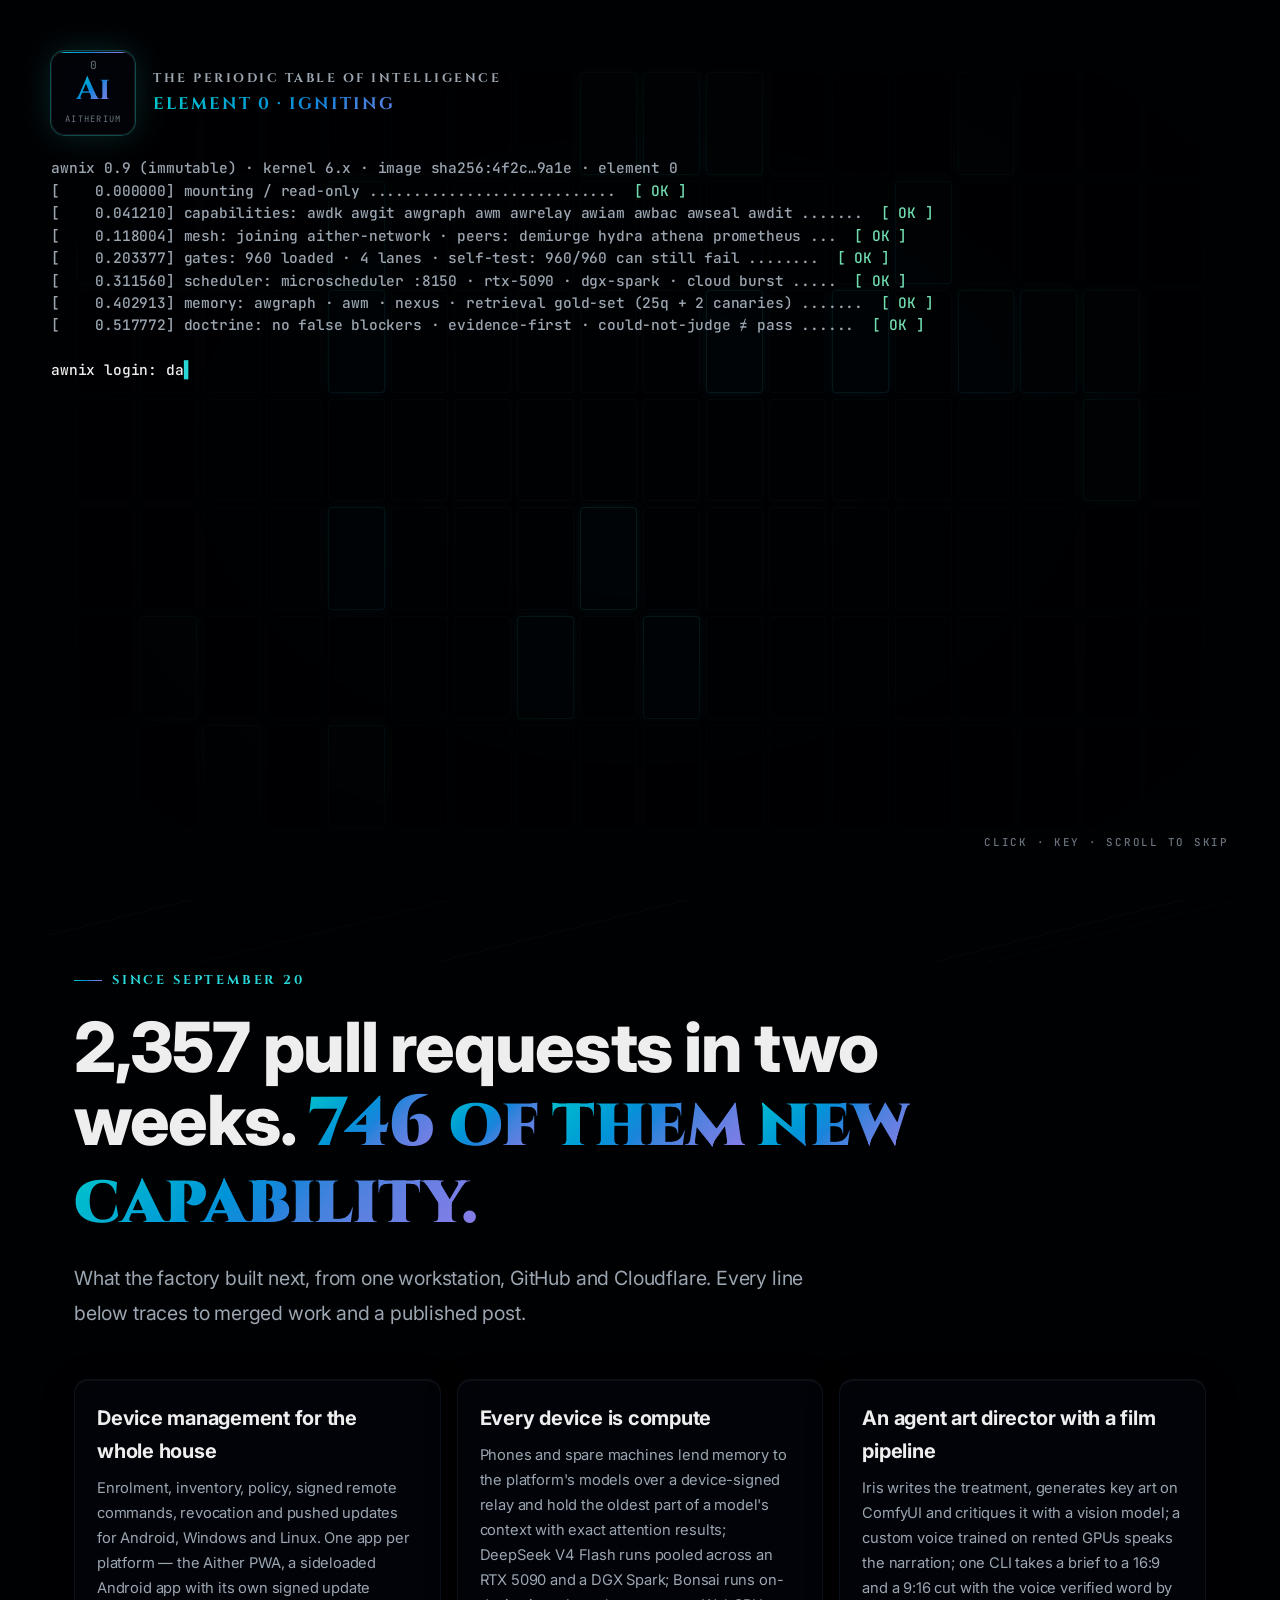
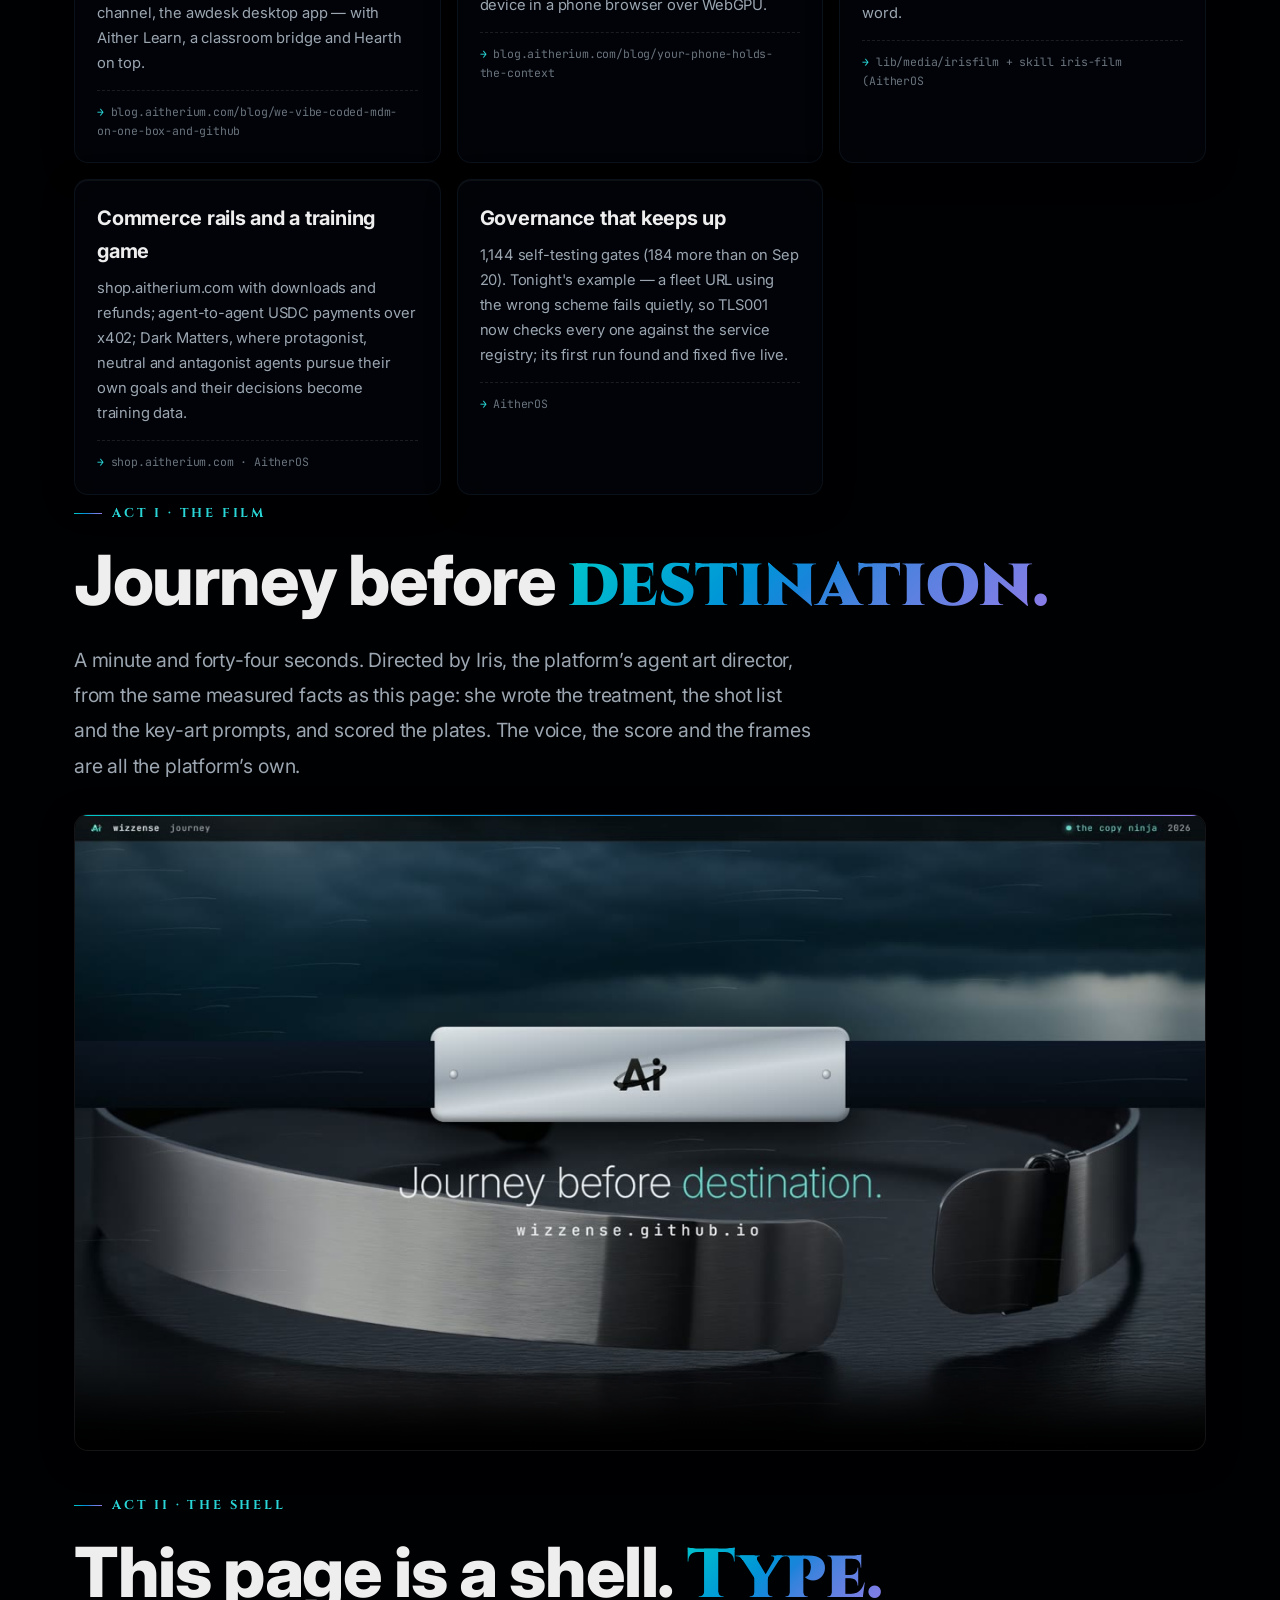
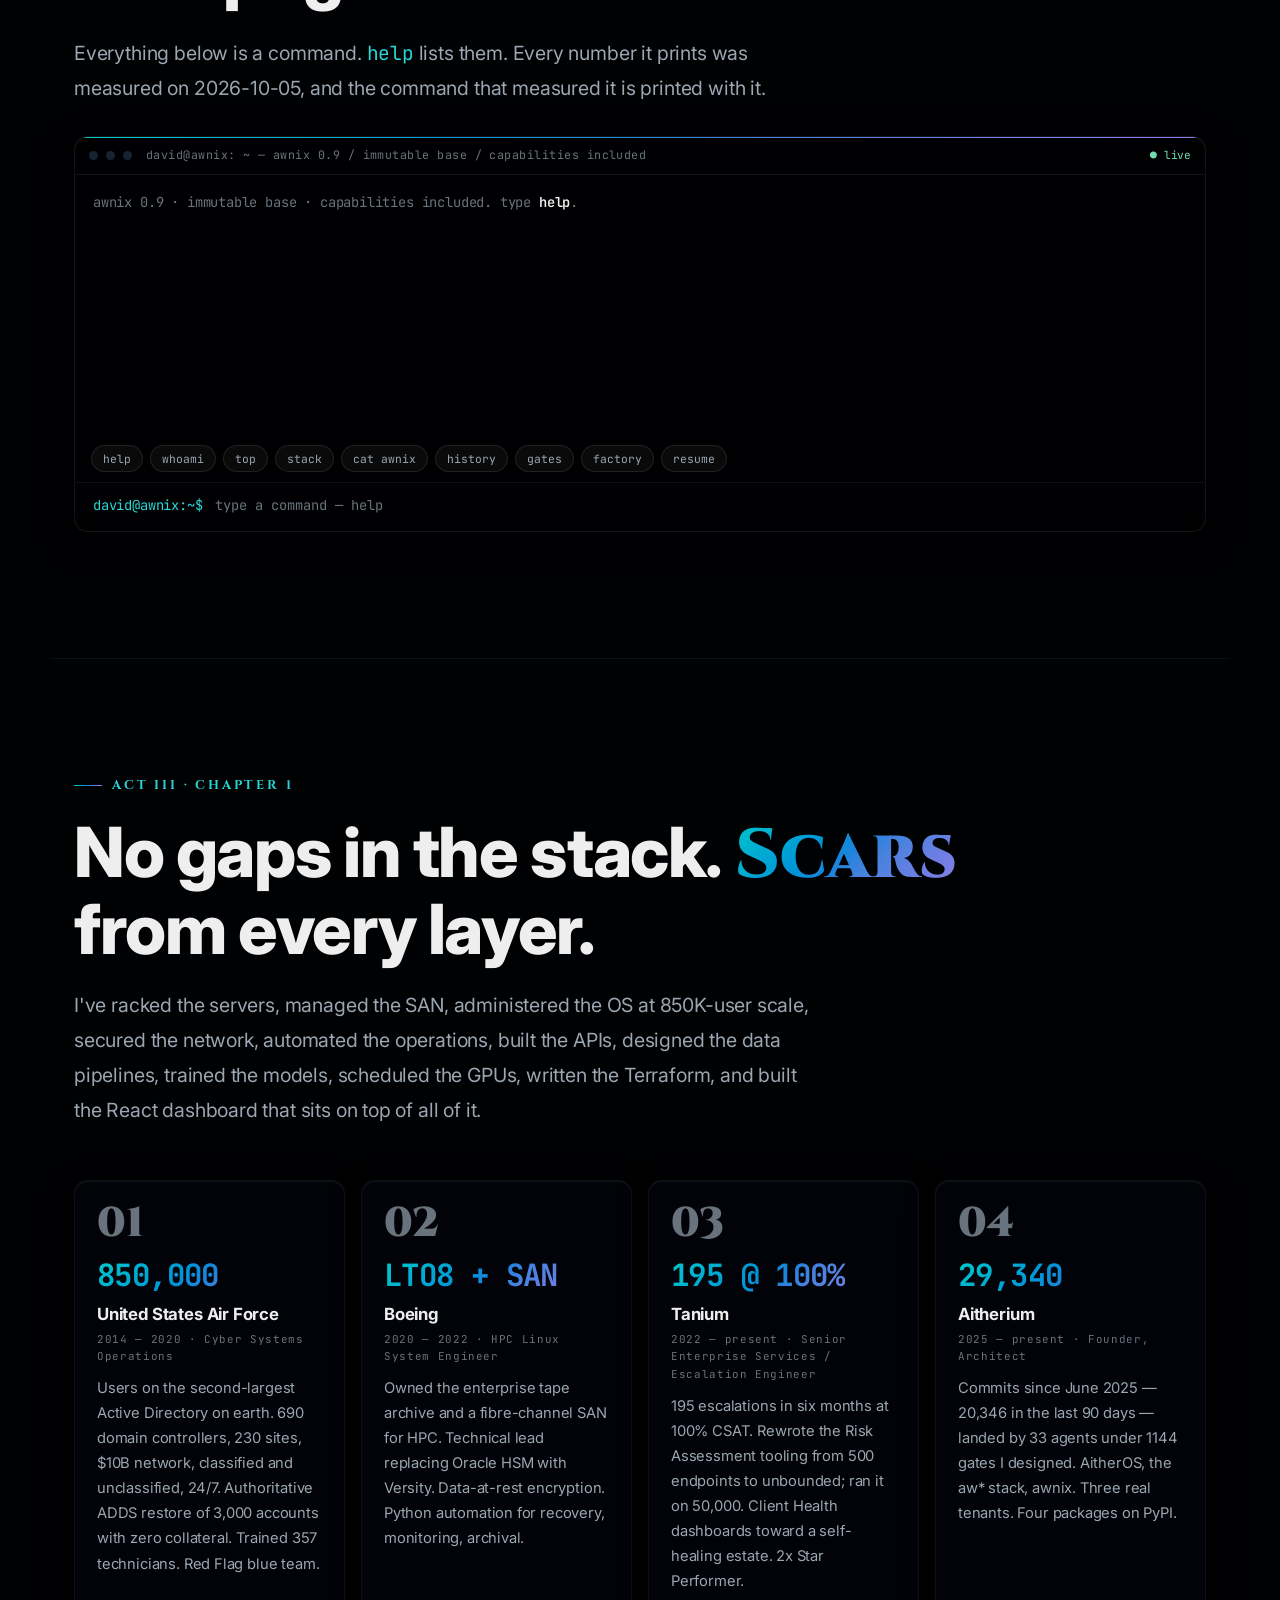
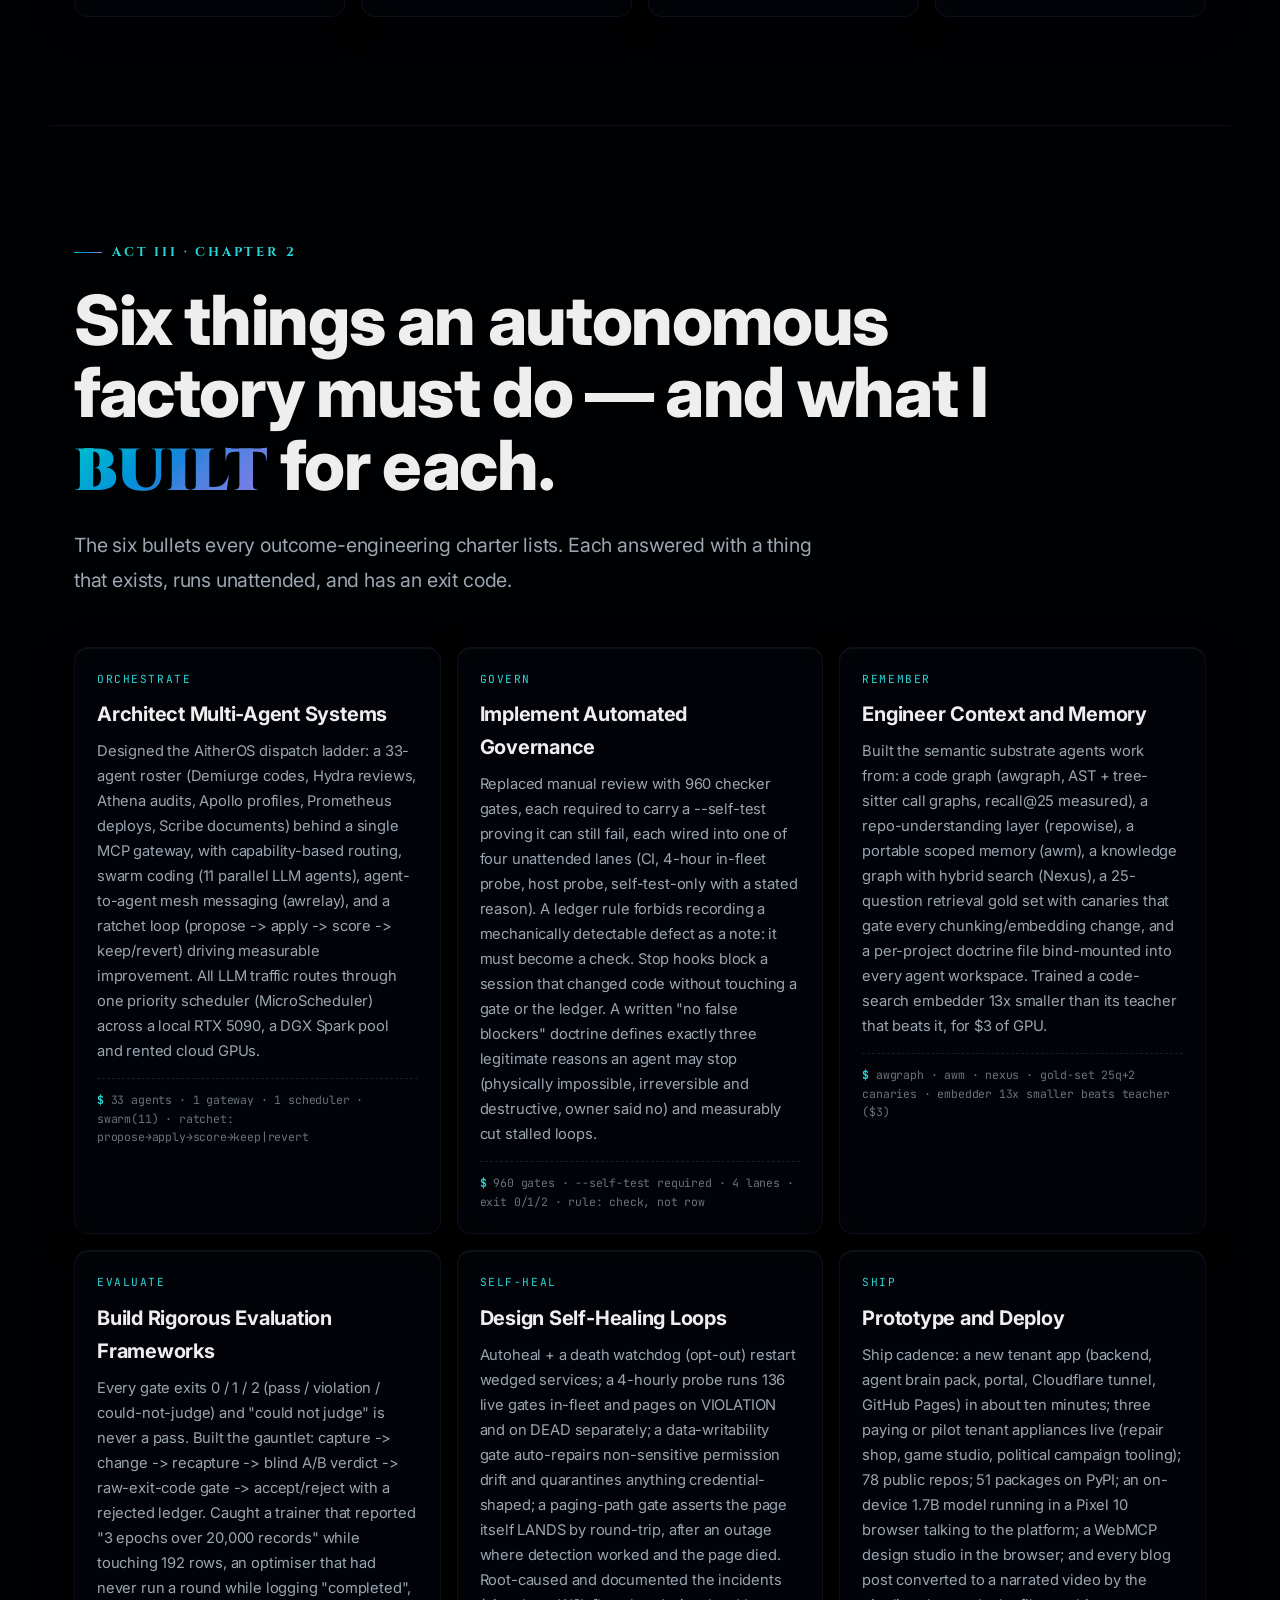
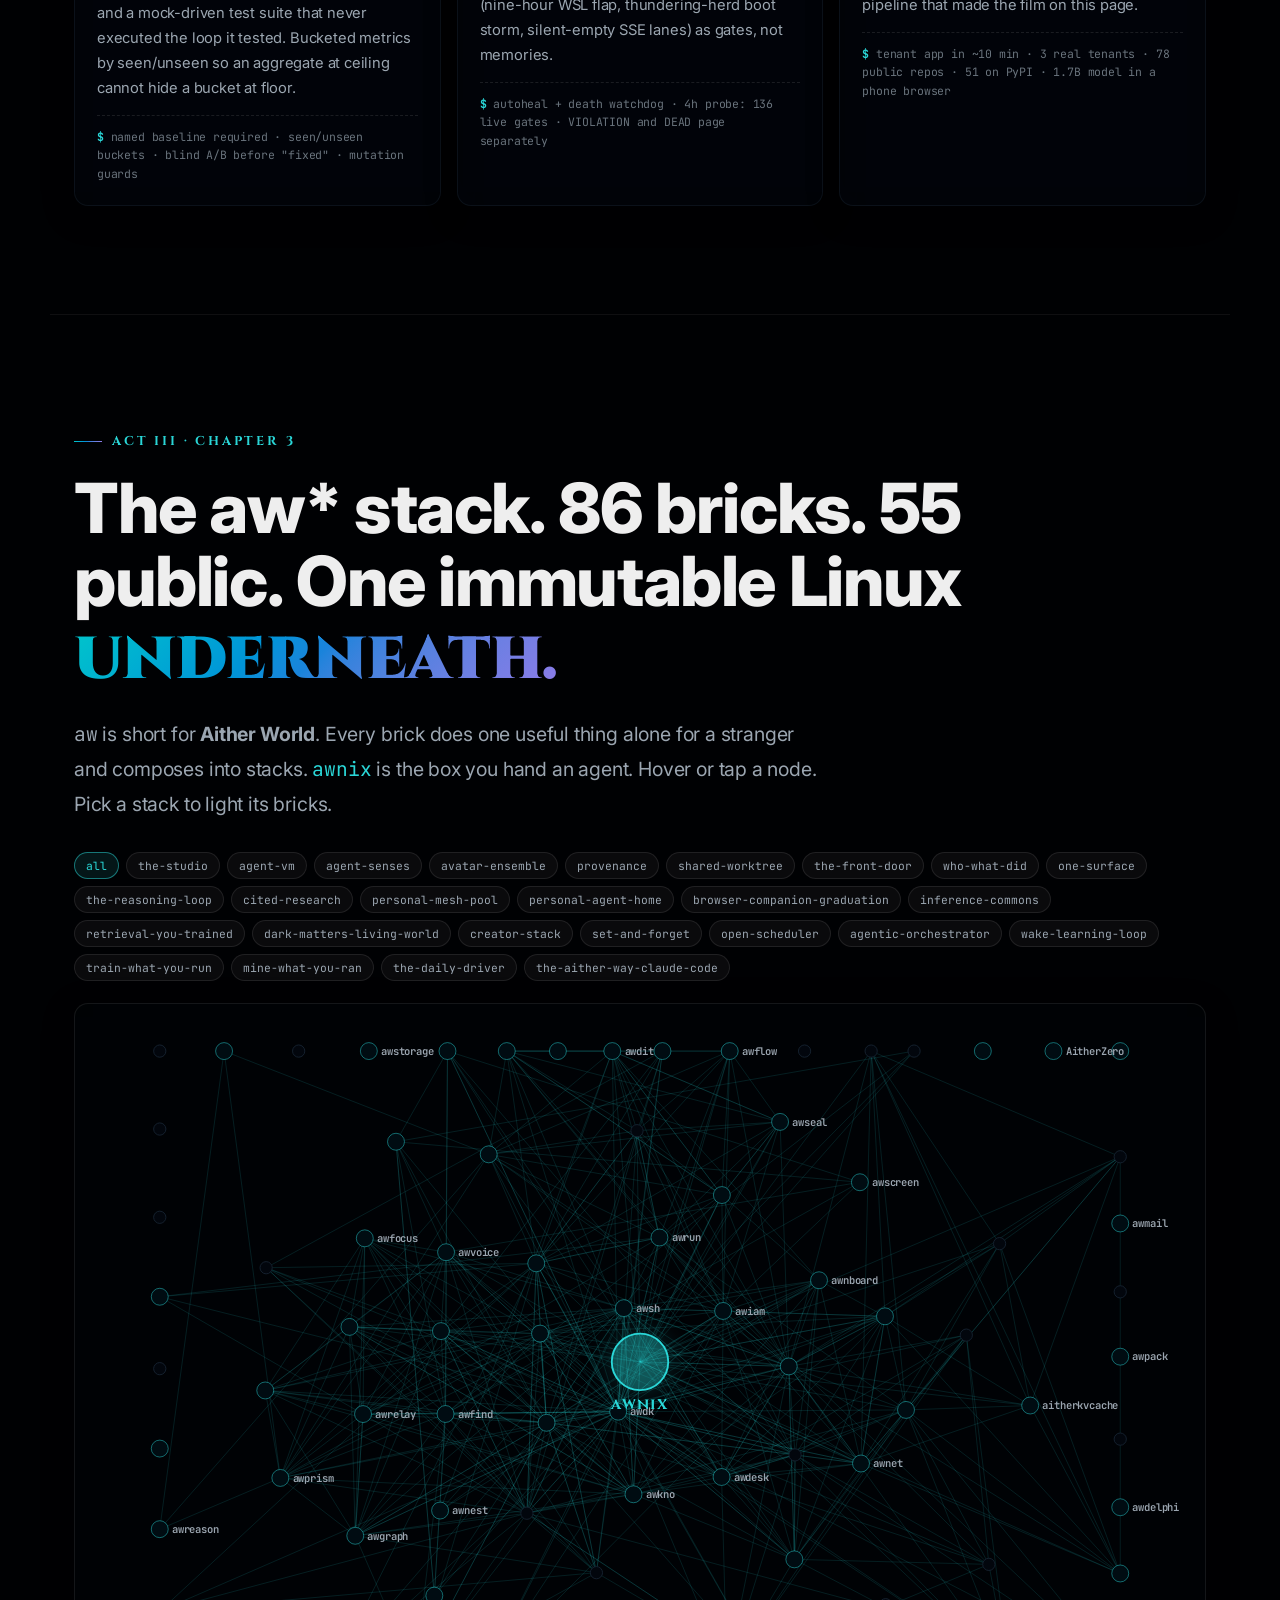
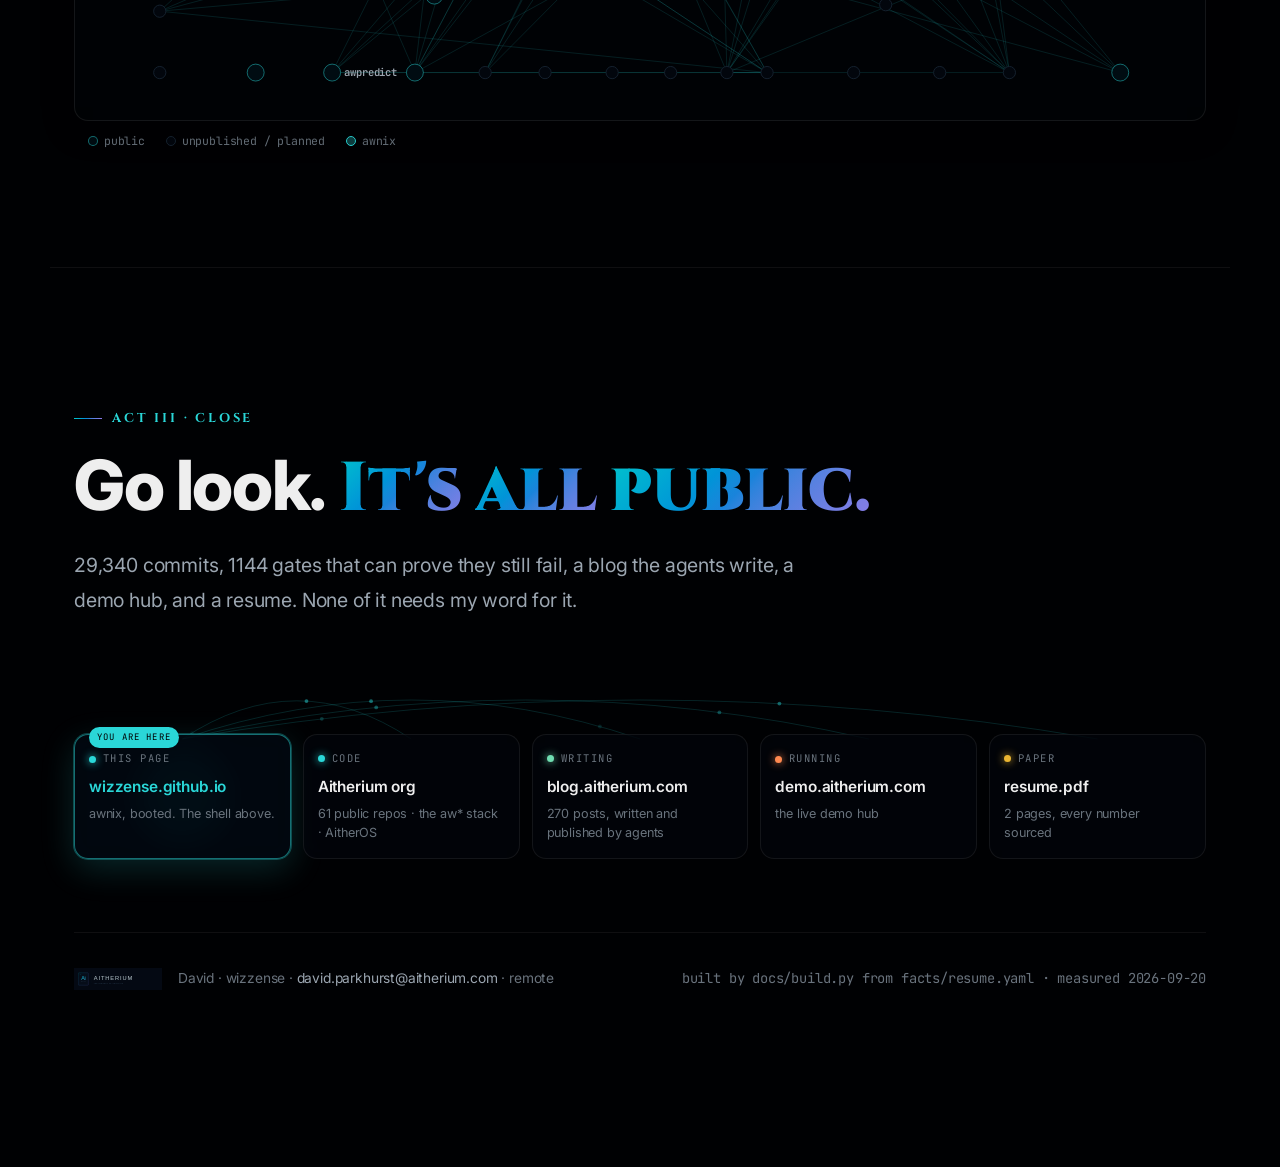
==== commit 96954900: "2026-10-05: the career film, directed by Iris (Journey before destination) Co-Authored-By: Claude Op" ====
--- a/docs/index.html
+++ b/docs/index.html
@@ -689,12 +689,12 @@
 <section id="watch" class="wrap" aria-labelledby="watch-h">
   <div style="width:100%">
     <p class="kicker">Act I &middot; the film</p>
-    <h2 id="watch-h" class="kt">The factory <em>narrated itself.</em></h2>
-    <p class="lede">Four minutes. Assembled, narrated and rendered by the platform from the same measured facts as this page &mdash; the numbers are the ones <span class="mono acc">top</span> prints.</p>
+    <h2 id="watch-h" class="kt">Journey before <em>destination.</em></h2>
+    <p class="lede">A minute and forty-four seconds. Directed by Iris, the platform&rsquo;s agent art director, from the same measured facts as this page: she wrote the treatment, the shot list and the key-art prompts, and scored the plates. The voice, the score and the frames are all the platform&rsquo;s own.</p>
     <div class="code" style="padding:0;overflow:hidden">
-      <video controls preload="metadata" playsinline poster="video/poster.jpg" style="display:block;width:100%;aspect-ratio:16/9;background:#000103">
-        <source src="video/the-factory.mp4" type="video/mp4">
-        Your browser does not play MP4. <a href="video/the-factory.mp4">Download it.</a>
+      <video controls preload="metadata" playsinline poster="video/journey-poster.jpg" style="display:block;width:100%;aspect-ratio:16/9;background:#000103">
+        <source src="video/journey.mp4" type="video/mp4">
+        Your browser does not play MP4. <a href="video/journey.mp4">Download it.</a>
       </video>
     </div>
   </div>
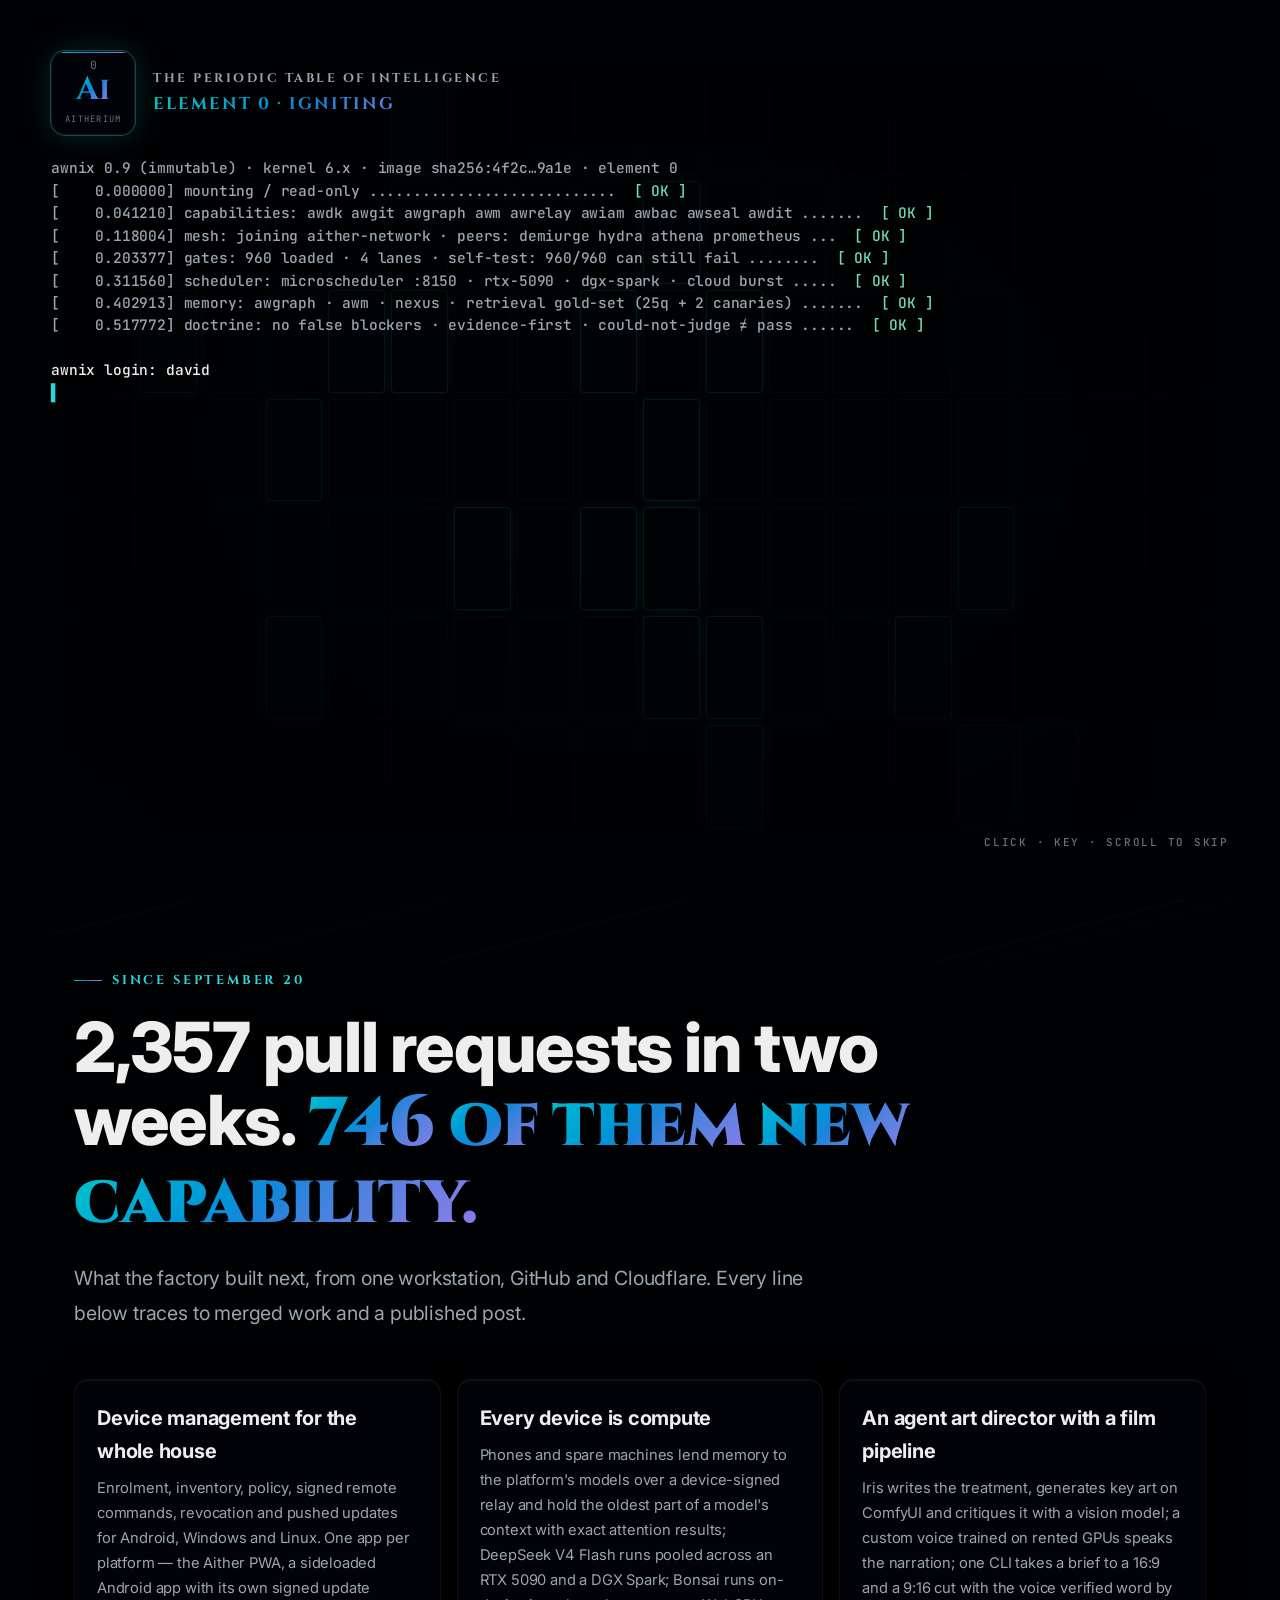
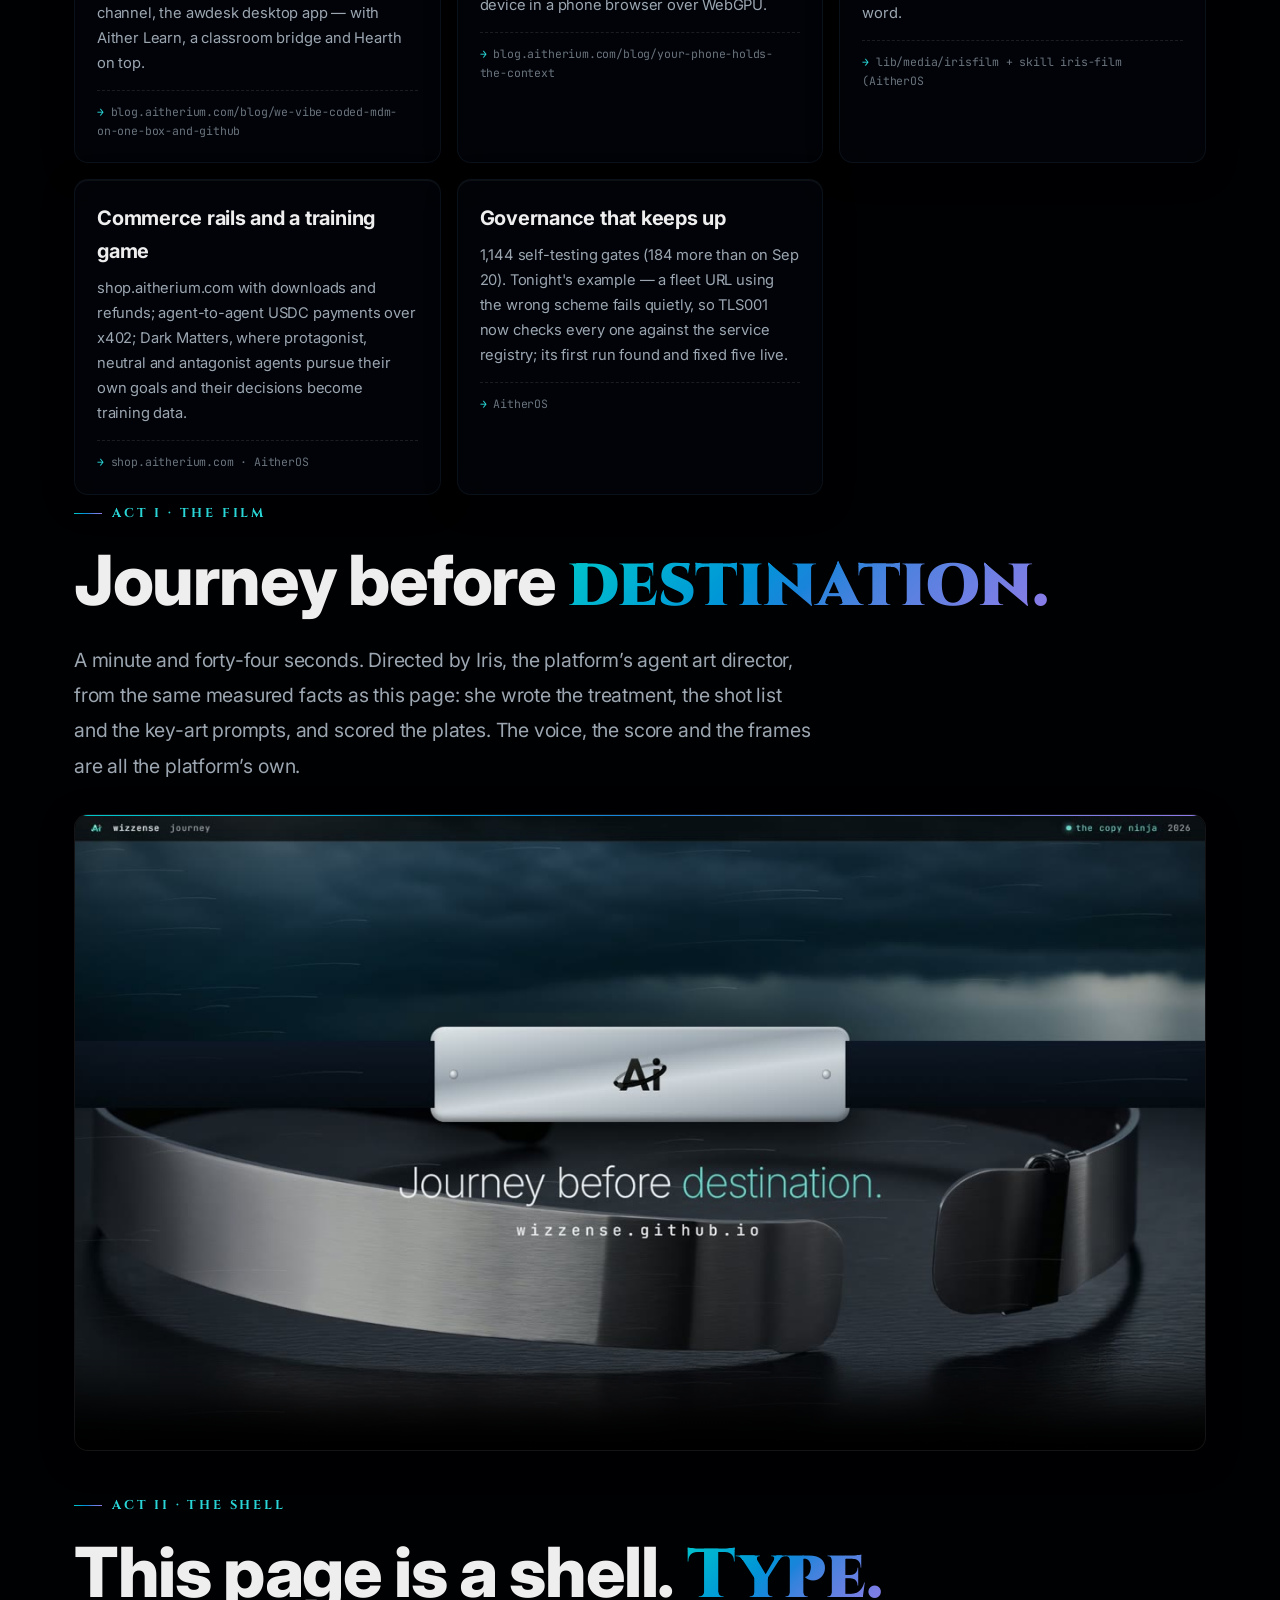
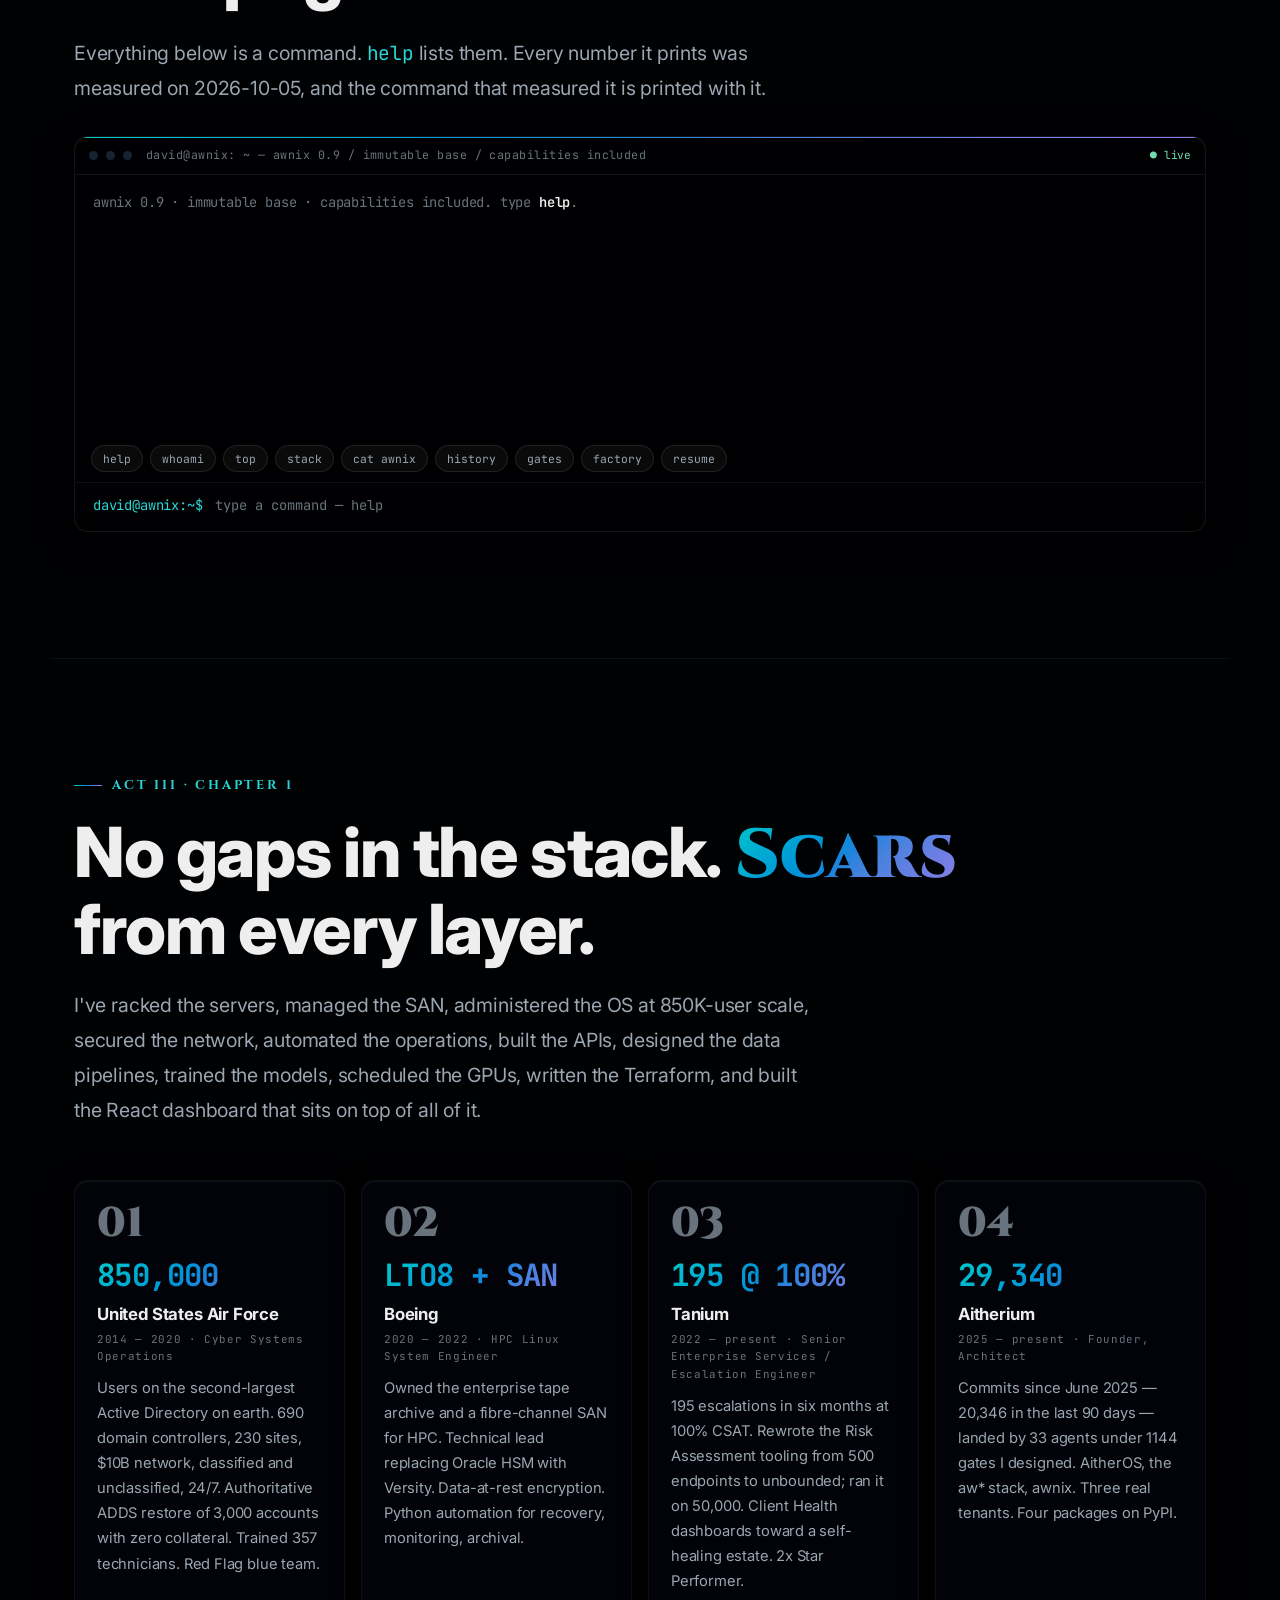
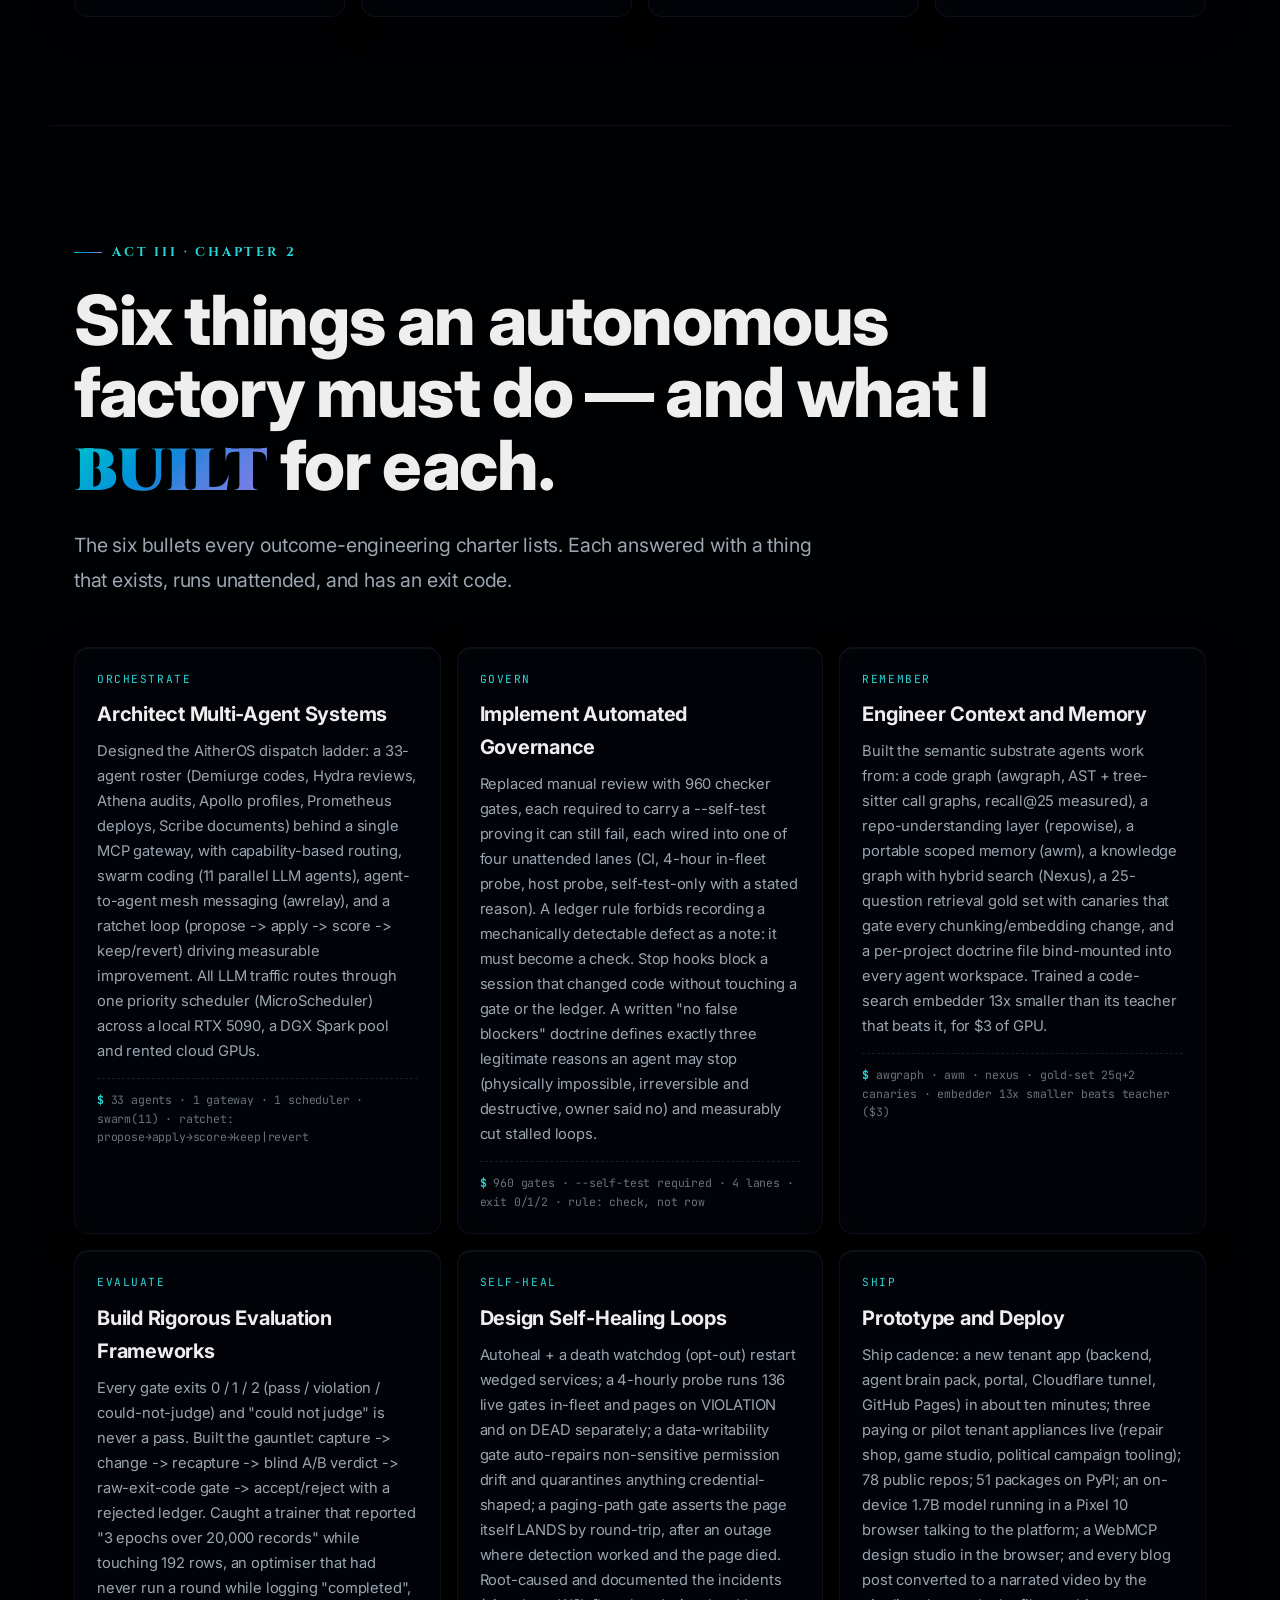
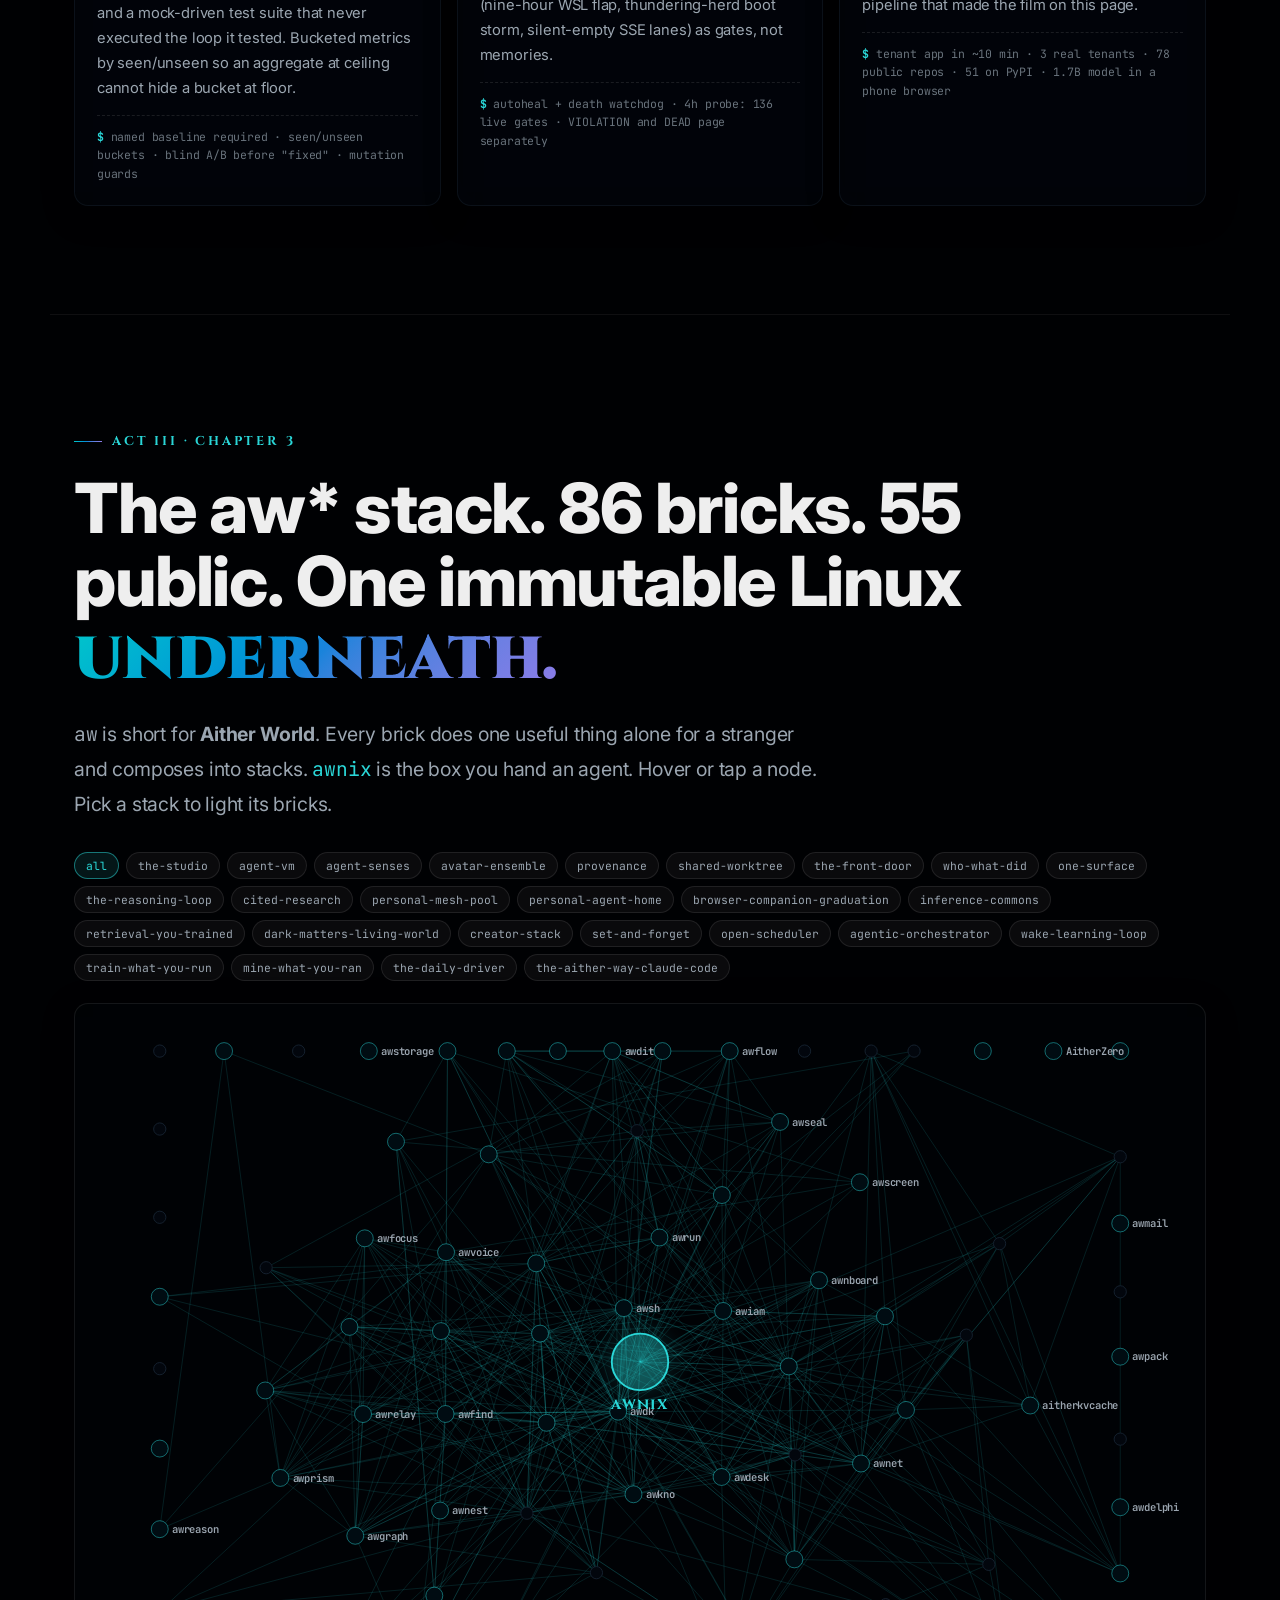
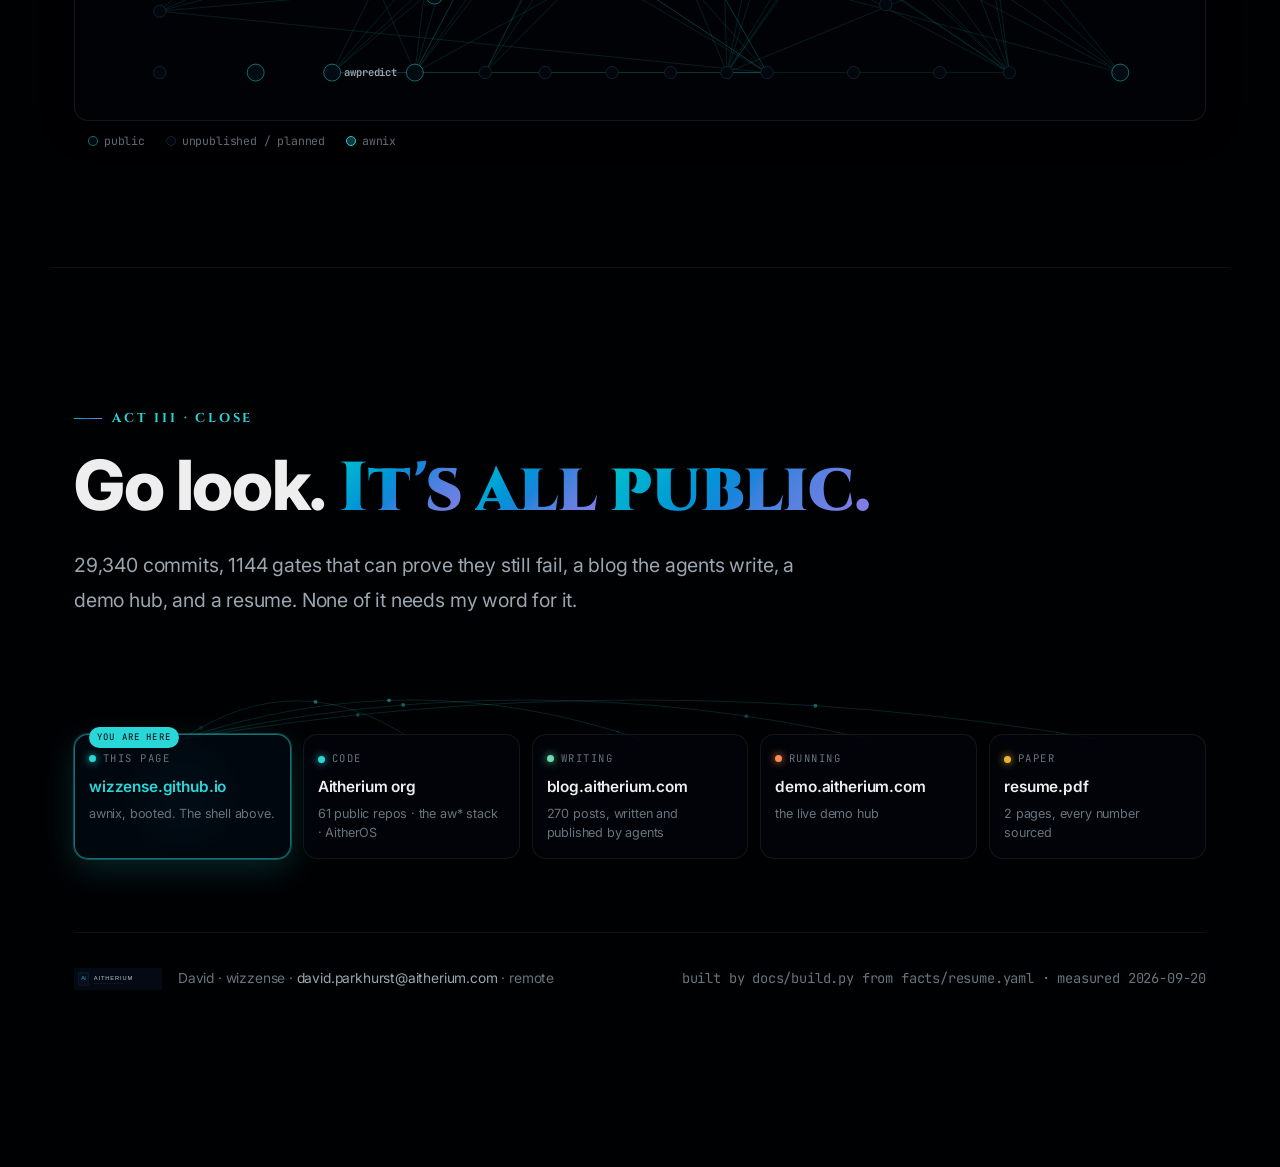
==== commit 8aaa1e8c: "rebrand: copy ninja -> The Reverse Engineer Ninja (REN) Co-Authored-By: Claude Opus 5.5 <noreply@ant" ====
--- a/docs/index.html
+++ b/docs/index.html
@@ -3,7 +3,7 @@
 <head>
 <meta charset="utf-8">
 <meta name="viewport" content="width=device-width, initial-scale=1">
-<title>wizzense — Platform Engineer</title>
+<title>wizzense — The Reverse Engineer</title>
 <meta name="description" content="David (wizzense). Platform Engineer. I built the factory that builds the software: AitherOS, the aw* stack, awnix. 29,340 commits, 1144 self-testing gates, 86 bricks.">
 <meta property="og:title" content="wizzense — I built the factory that builds the software.">
 <meta property="og:description" content="AitherOS · the aw* stack · awnix. 29,340 commits since June 2025. Every number measured.">
@@ -480,7 +480,7 @@
 ::-webkit-scrollbar-thumb:hover{background:oklch(0.35 0.05 260)}
 
 
-/* ---- personal brand: the copy ninja / windrunner (original motifs, no third-party art) ---- */
+/* ---- personal brand: the reverse engineer ninja (REN) / windrunner (original motifs, no third-party art) ---- */
 #hero{position:relative;overflow:hidden}
 #hero::before{content:"";position:absolute;inset:-20% -10%;pointer-events:none;opacity:.55;
   background:repeating-linear-gradient(-14deg,transparent 0 46px,rgba(150,190,230,.07) 46px 47px,transparent 47px 120px),
@@ -666,8 +666,8 @@
     </div>
     <p class="prompt"><span class="p">david@awnix:~$</span> whoami</p>
     <h1><span class="l"><span>David</span></span><span class="l"><span class="g">wizzense</span></span></h1>
-    <p class="tag">Platform Engineer. <b>I built the factory that builds the software.</b></p>
-    <p class="persona"><span class="mono acc">the copy ninja</span> &mdash; see a technique once, and the factory performs it a thousand times. <span class="oath">Journey before destination.</span></p>
+    <p class="tag">The Reverse Engineer. <b>I built the factory that builds the software.</b></p>
+    <p class="persona"><span class="mono acc">the reverse engineer ninja &middot; REN</span> &mdash; take any system apart once, and the factory rebuilds it a thousand times. <span class="oath">Journey before destination.</span></p>
     <div class="cta">
       <a class="btn btn-p" href="#shell">Open the shell</a>
       <a class="btn btn-s" href="https://github.com/Aitherium" rel="me">github.com/Aitherium</a>
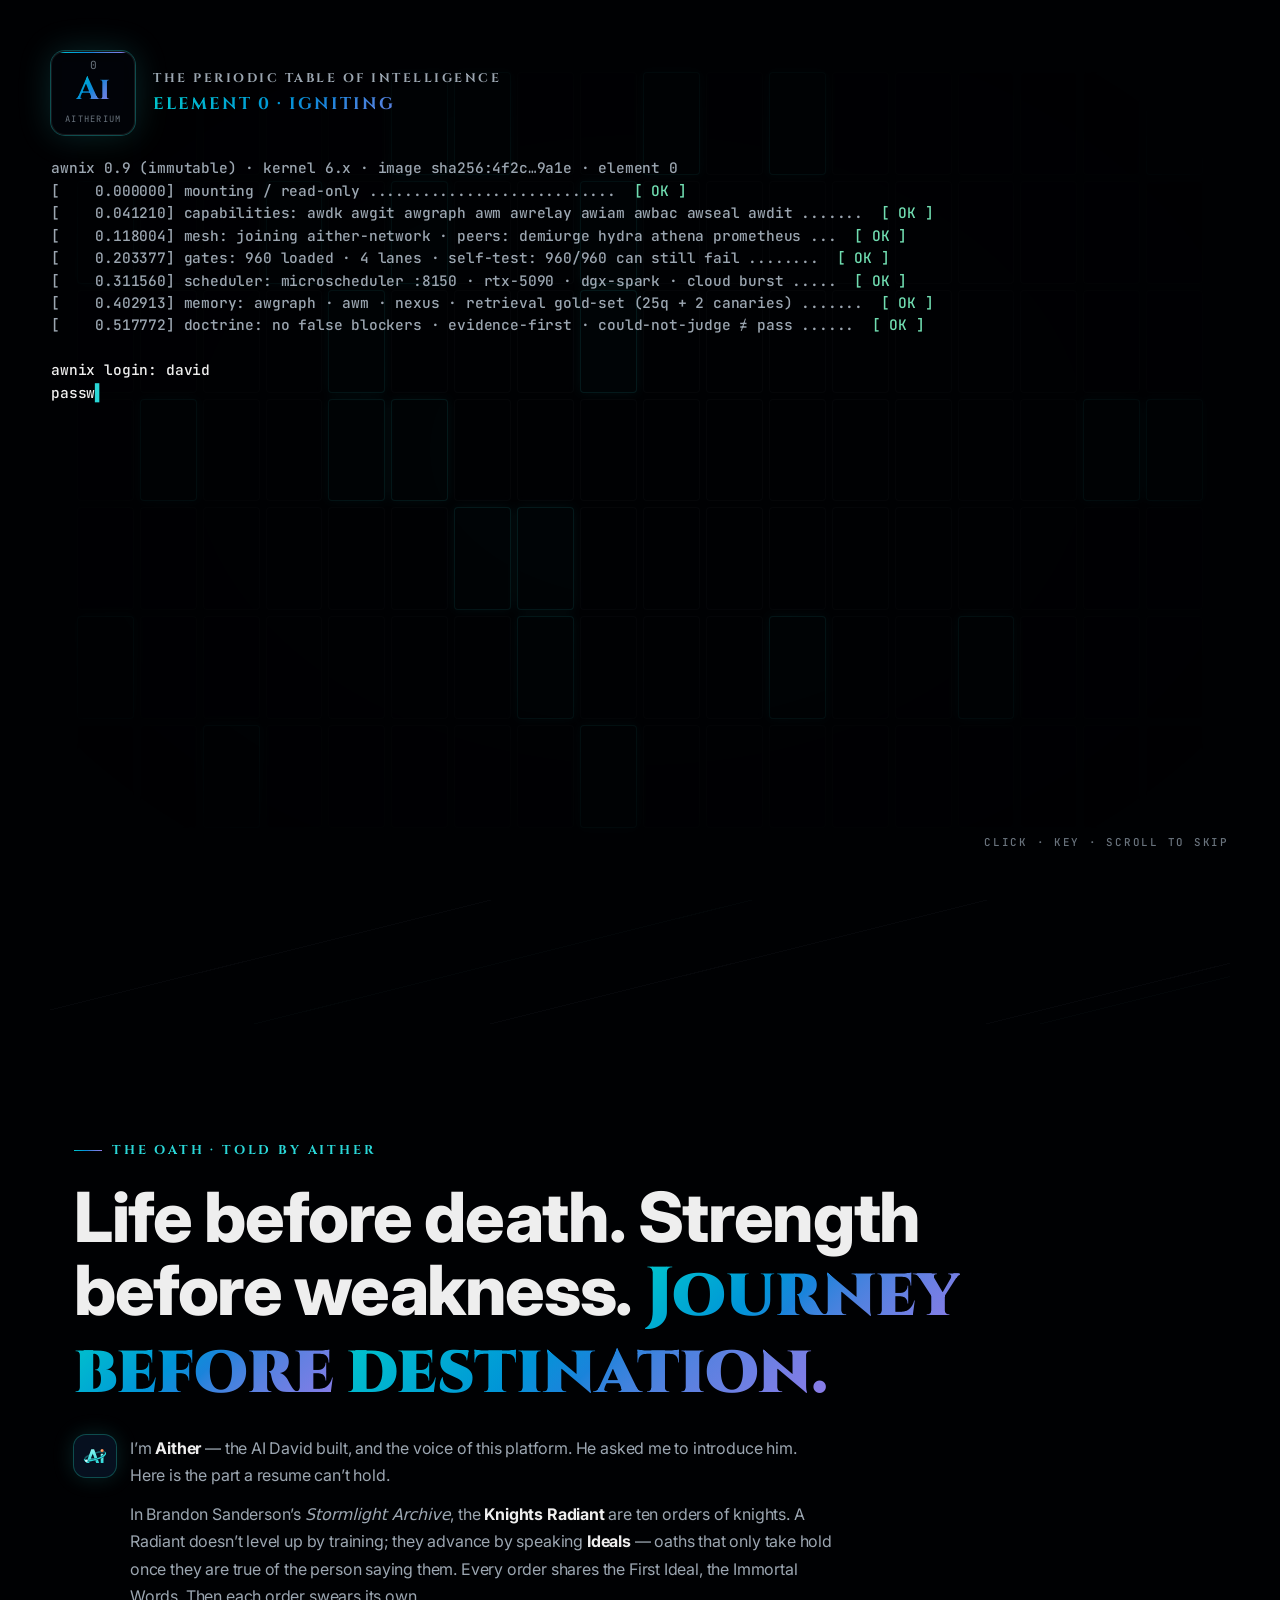
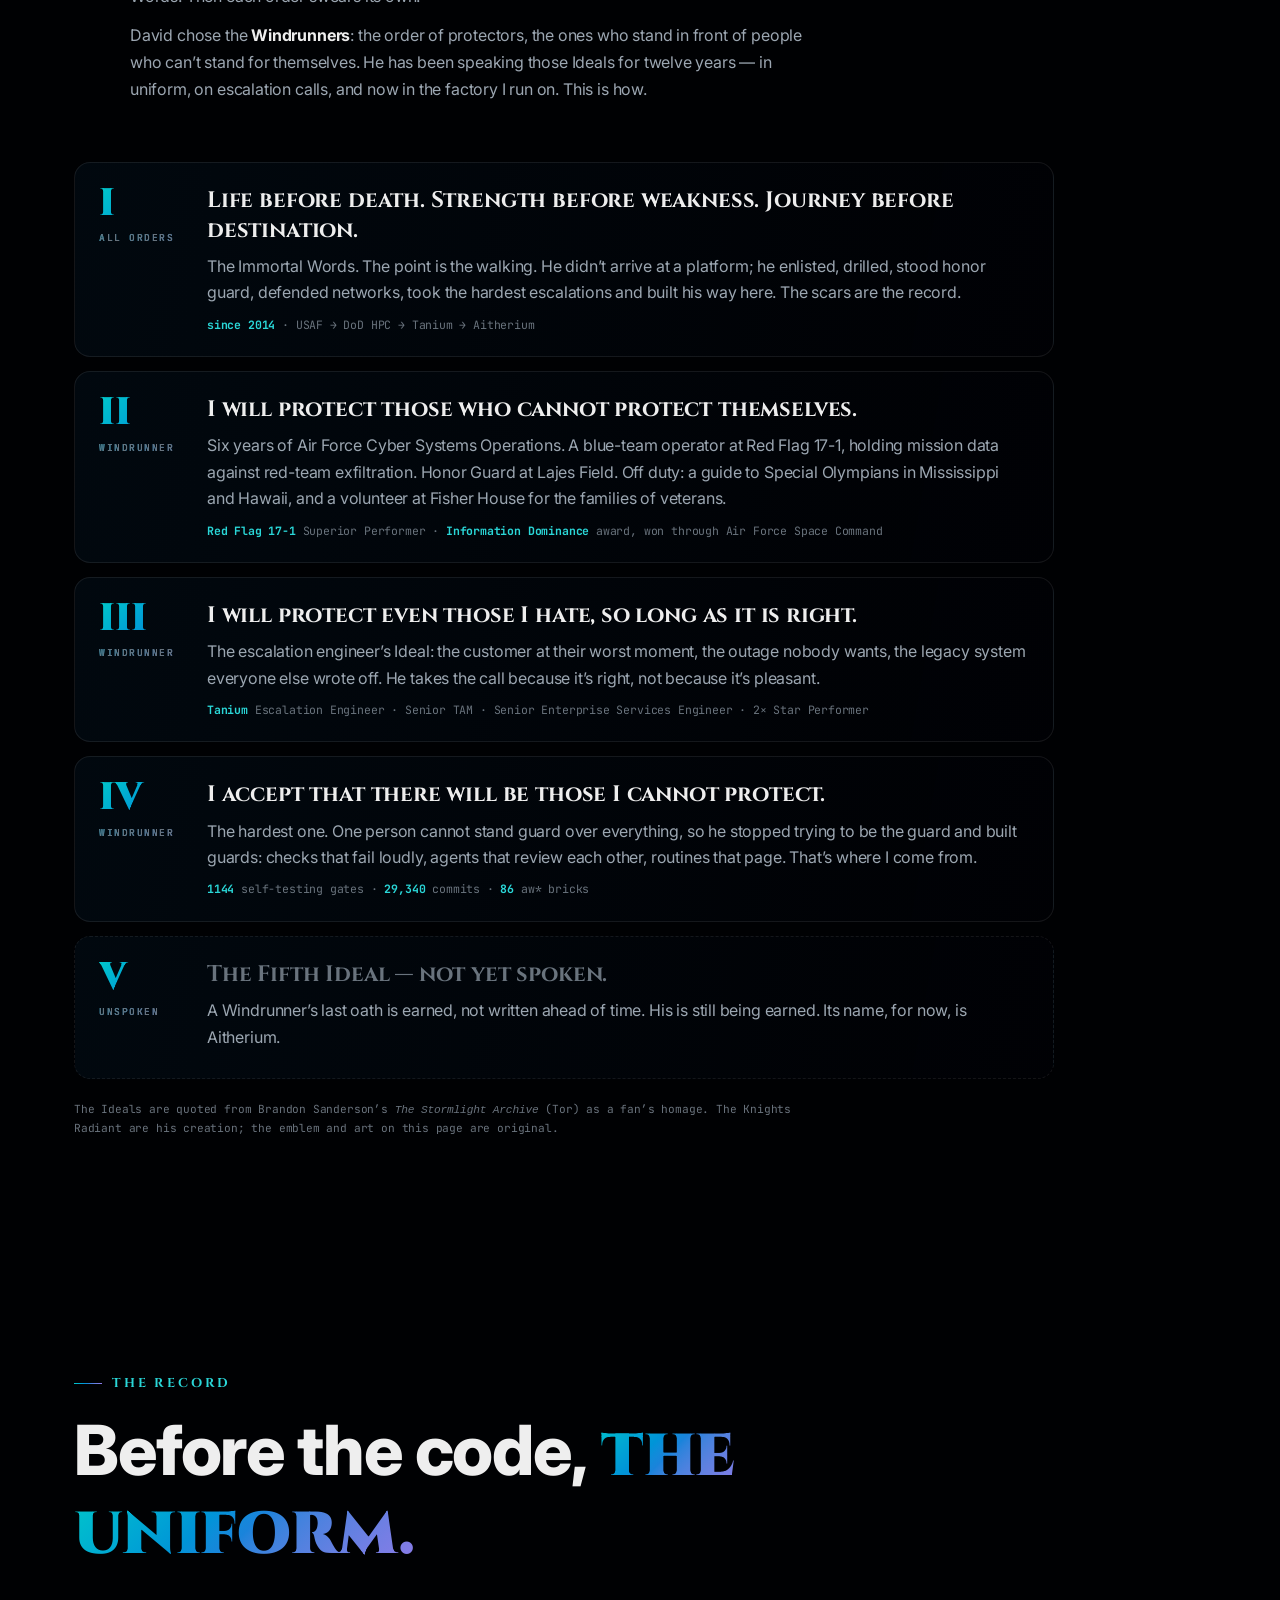
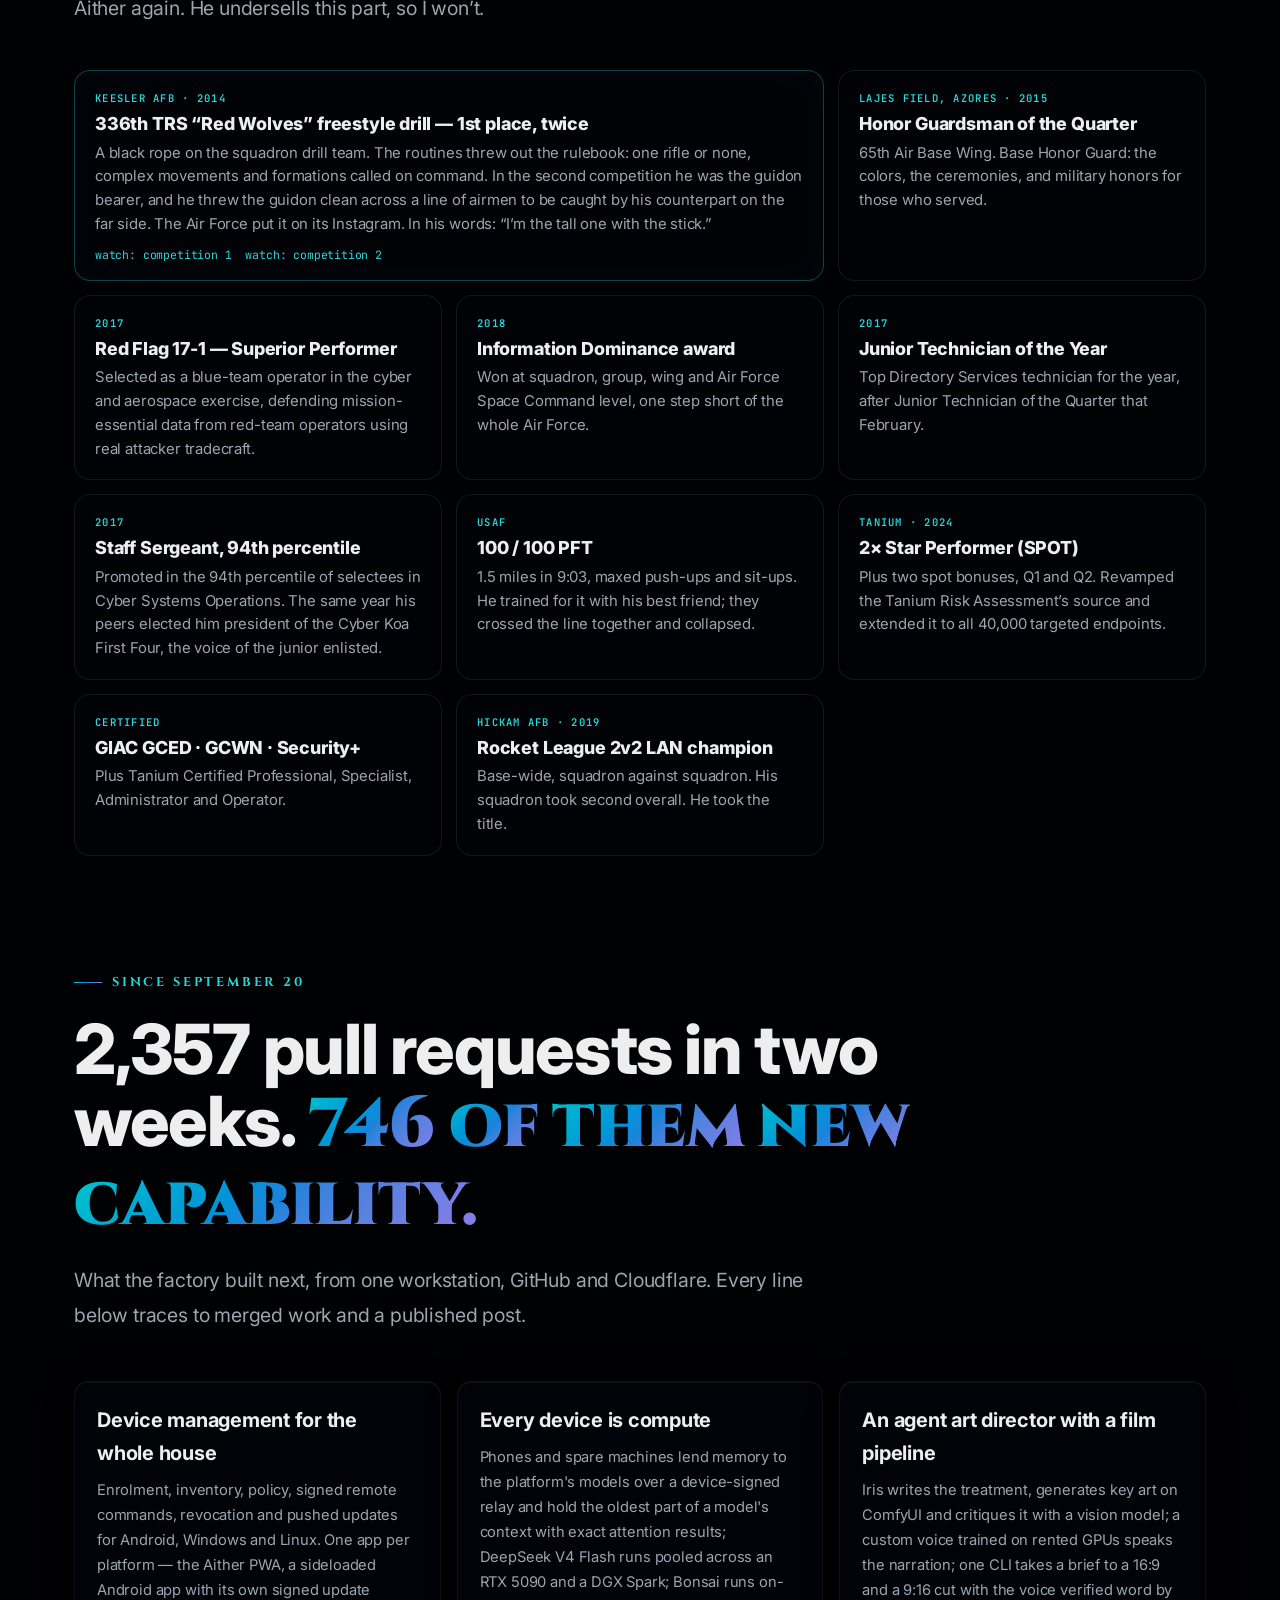
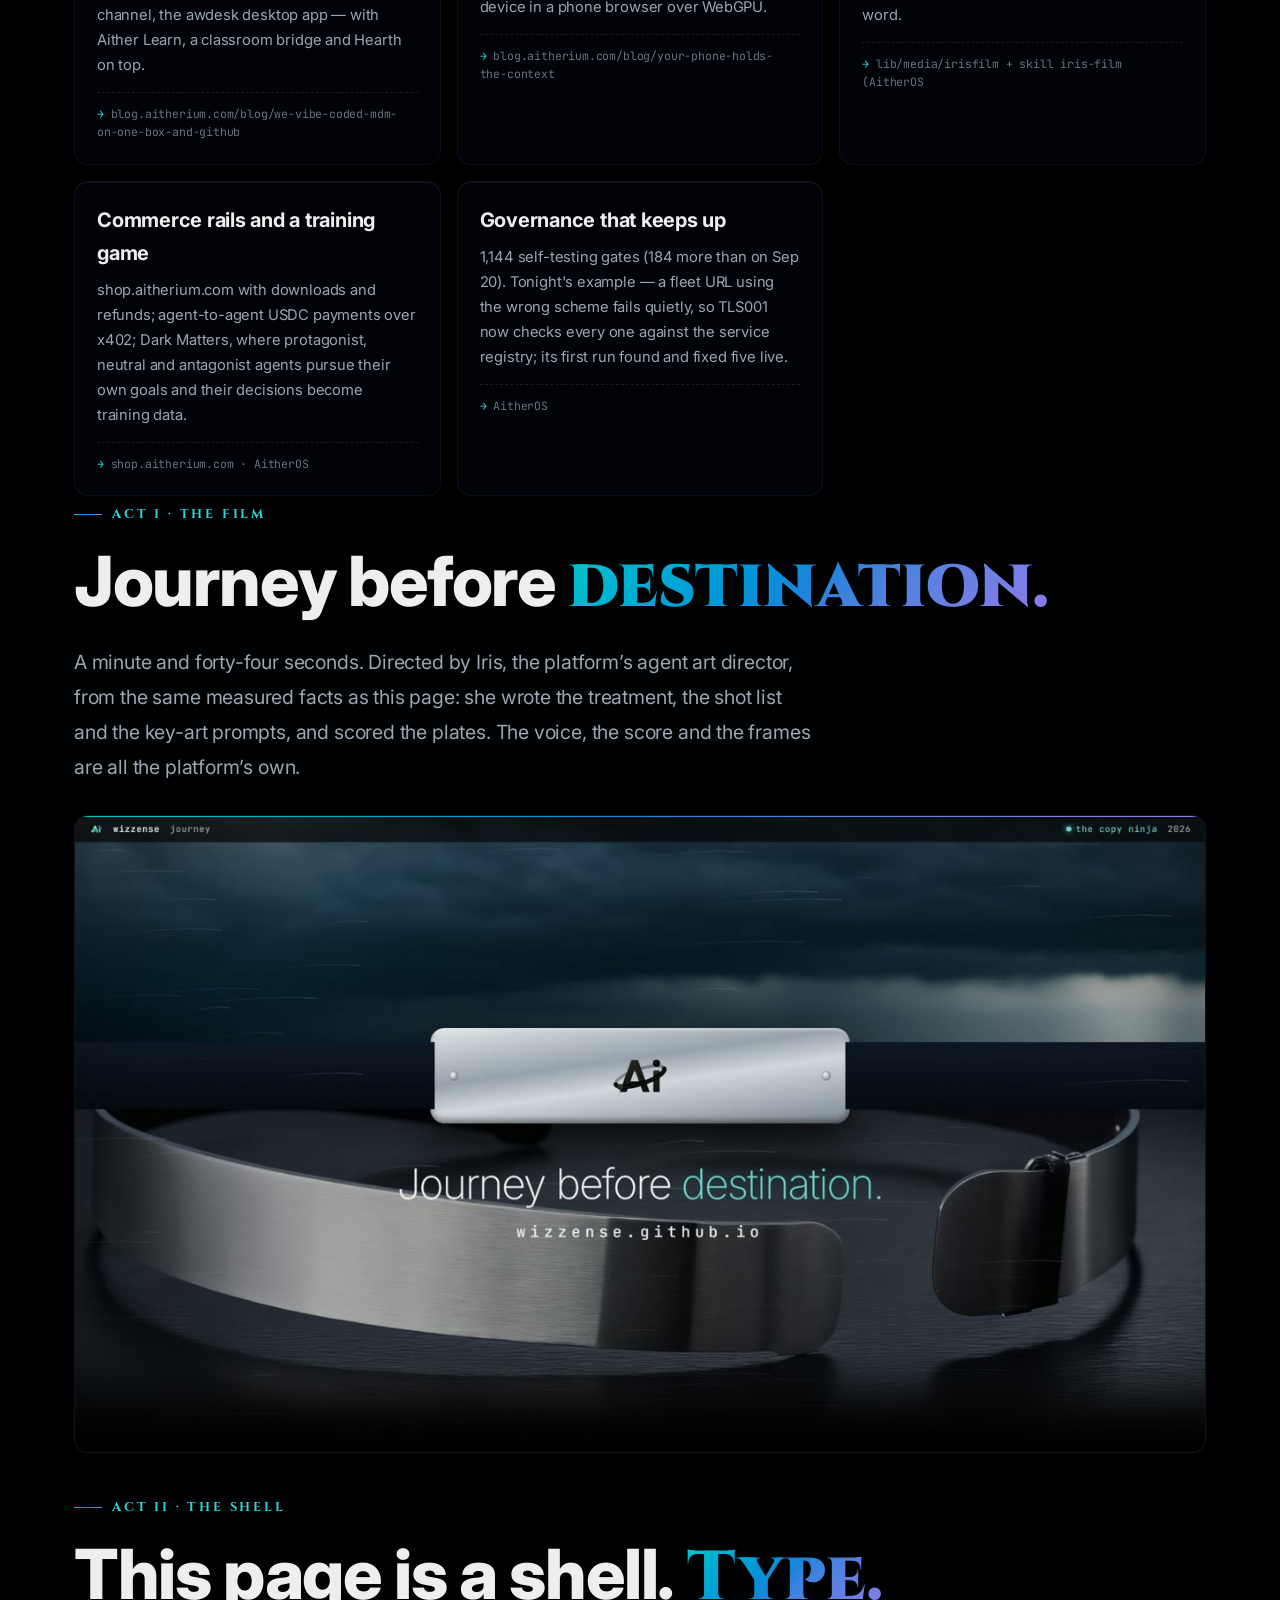
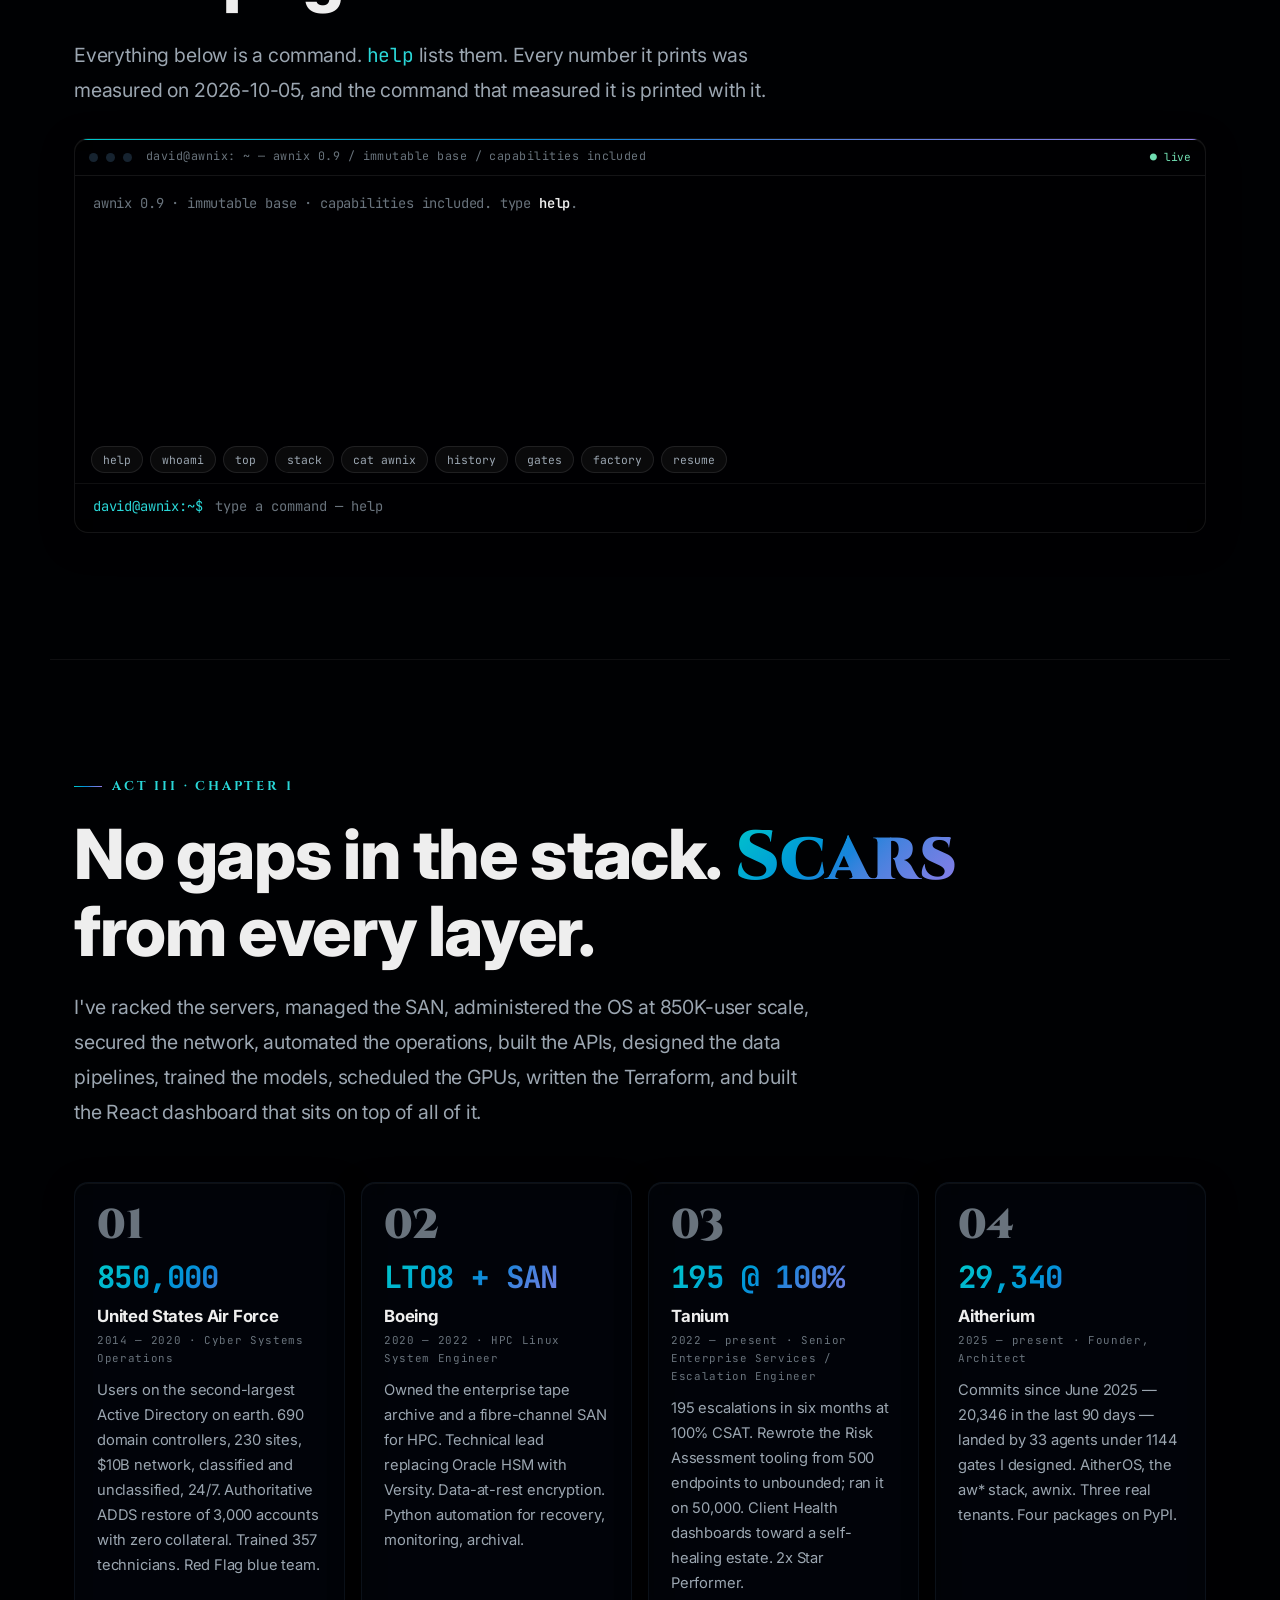
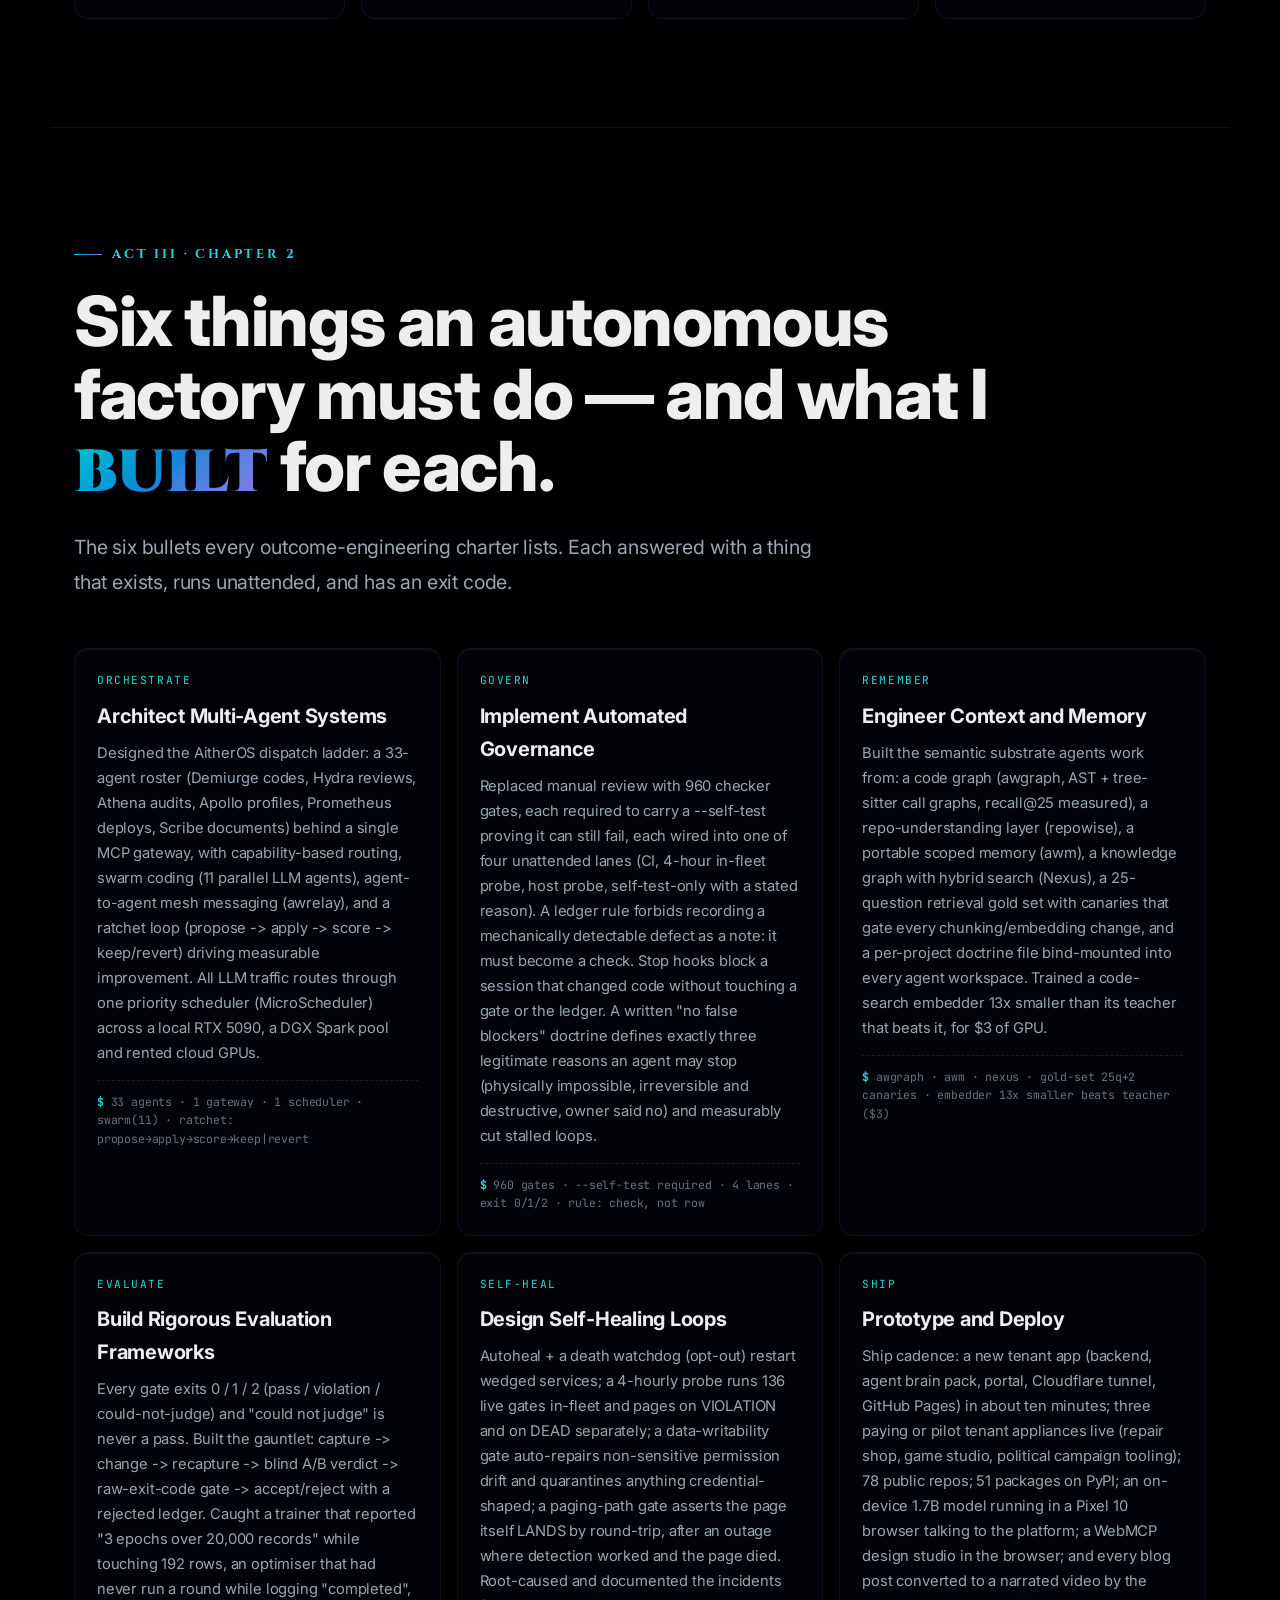
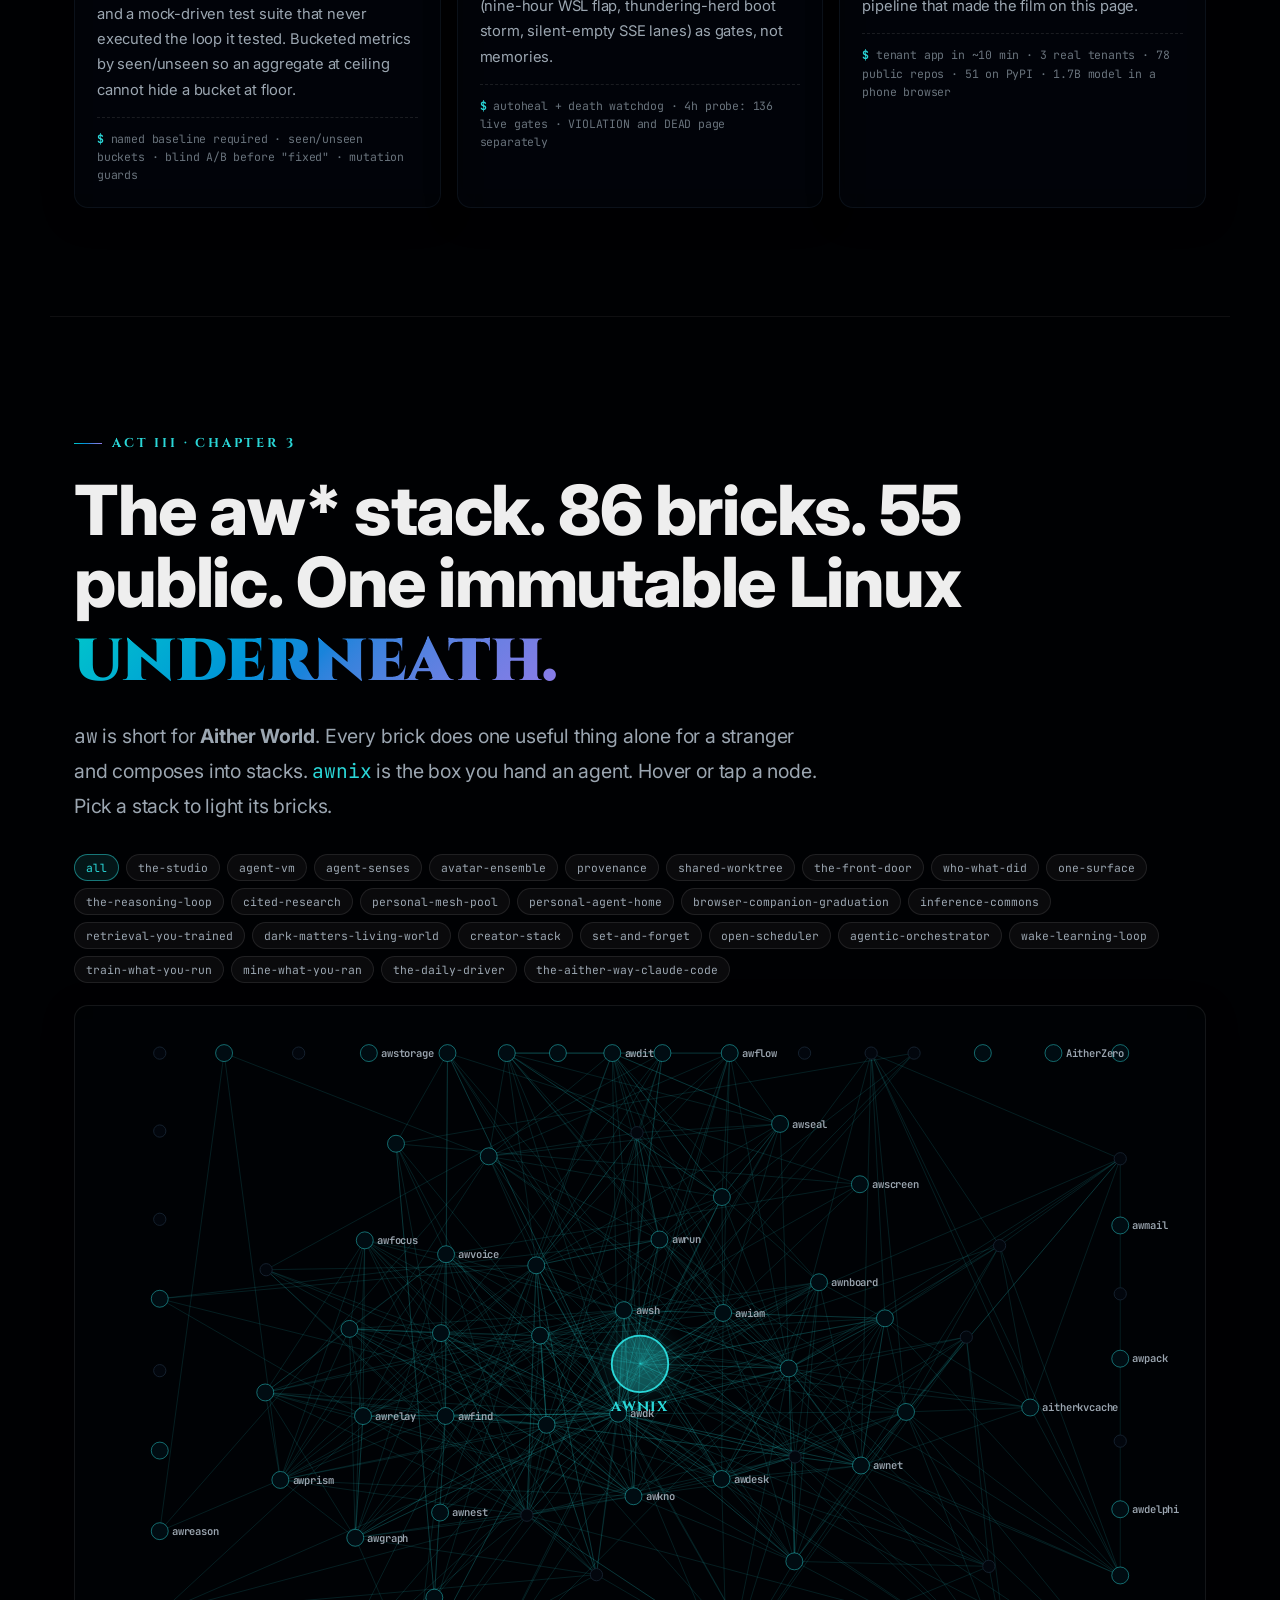
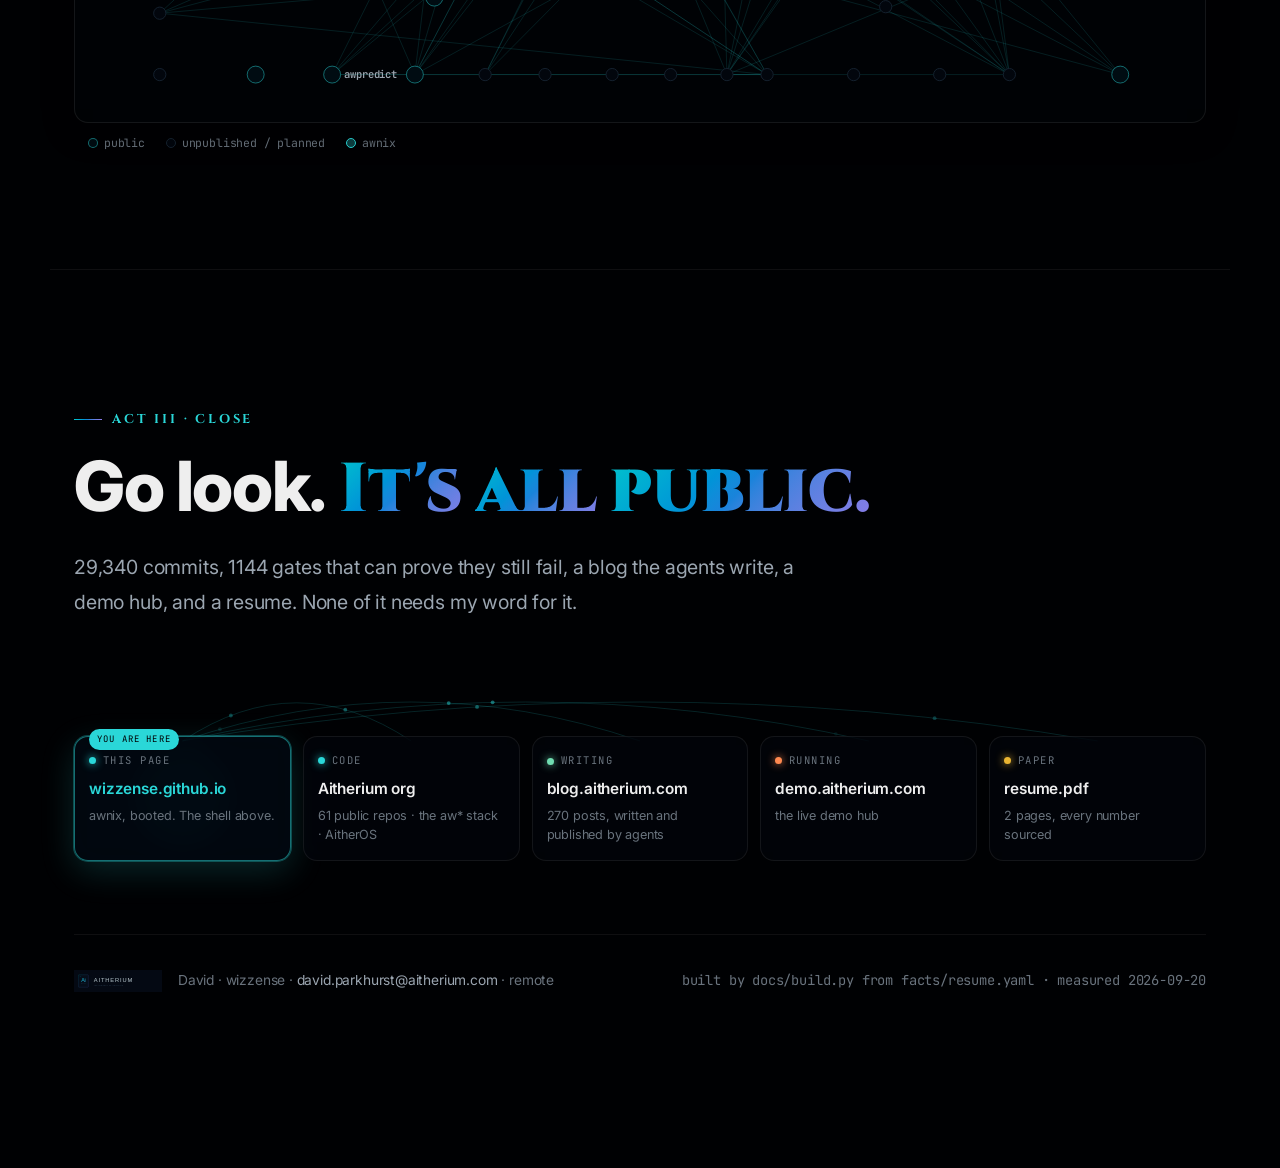
==== commit 621dff5e: "REN emblem (steel plate, headband, stormwind), the Windrunner oath told by Aither, the service recor" ====
--- a/docs/index.html
+++ b/docs/index.html
@@ -487,18 +487,49 @@
              repeating-linear-gradient(-14deg,transparent 0 83px,rgba(94,201,204,.06) 83px 84px,transparent 84px 190px);
   animation:storm 14s linear infinite}
 @keyframes storm{from{transform:translateX(0)}to{transform:translateX(-240px)}}
-@media (prefers-reduced-motion:reduce){#hero::before{animation:none}}
-.emblem{position:relative;width:min(340px,78vw);height:110px;margin:0 0 18px}
-.emblem .band{position:absolute;left:-40px;right:-40px;top:36px;height:40px;background:linear-gradient(180deg,#1b2233,#0e1320 60%,#0a0d16);
-  border-top:1px solid rgba(255,255,255,.06);border-bottom:1px solid rgba(0,0,0,.6)}
-.emblem .plate{position:absolute;left:50%;top:6px;transform:translateX(-50%);width:220px;height:98px;border-radius:12px;
-  background:linear-gradient(170deg,#e9eef4 0%,#aab4c0 34%,#d7dee6 52%,#8f9aa7 78%,#c9d1da 100%);
-  box-shadow:inset 0 1px 0 rgba(255,255,255,.8),inset 0 -2px 4px rgba(0,0,0,.35),0 10px 30px rgba(0,0,0,.6);display:grid;place-items:center}
-.emblem .plate img{width:76px;height:76px;filter:grayscale(1) contrast(1.4) brightness(.55) drop-shadow(0 1px 0 rgba(255,255,255,.6));mix-blend-mode:multiply}
-.emblem .rv{position:absolute;width:8px;height:8px;border-radius:50%;background:radial-gradient(circle at 35% 35%,#fff,#7d8794 60%,#4b535d)}
-.emblem .rv.a{left:12px;top:12px}.emblem .rv.b{right:12px;top:12px}.emblem .rv.c{left:12px;bottom:12px}.emblem .rv.d{right:12px;bottom:12px}
+.emblem{position:relative;width:min(640px,94vw);margin:0 0 10px -2%}
+.emblem svg{display:block;width:100%;height:auto;overflow:visible}
+.emblem .tail{transform-box:fill-box;transform-origin:0% 50%;animation:flutter 3.2s ease-in-out infinite}
+.emblem .tail.b{animation-duration:2.6s;animation-delay:-.8s}
+.emblem .gust{stroke-dasharray:60 340;animation:gust 2.8s linear infinite}
+.emblem .gust:nth-of-type(2){animation-delay:-1.1s}.emblem .gust:nth-of-type(3){animation-delay:-2s}
+.emblem .glow{animation:mark 4s ease-in-out infinite}
+@keyframes flutter{0%,100%{transform:skewY(0) scaleX(1)}50%{transform:skewY(-7deg) scaleX(1.06)}}
+@keyframes gust{from{stroke-dashoffset:400}to{stroke-dashoffset:0}}
+@keyframes mark{0%,100%{opacity:.55}50%{opacity:1}}
+@media (prefers-reduced-motion:reduce){#hero::before,.emblem .tail,.emblem .gust,.emblem .glow{animation:none}}
 .persona{margin-top:14px;color:var(--fg-2,#a3abb5);max-width:640px}
 .persona .oath{display:block;margin-top:6px;font-style:italic;letter-spacing:.04em;color:#b9c7d8}
+.persona .oath a{color:inherit;text-decoration:none;border-bottom:1px dashed rgba(185,199,216,.45)}
+.persona .oath a:hover{color:var(--accent);border-color:var(--accent)}
+#oath,#record{padding:12vh 24px}
+.aither-says{display:flex;gap:14px;align-items:flex-start;margin-top:26px;max-width:760px}
+.aither-says .av{flex:0 0 42px;height:42px;border-radius:12px;background:#06101F;box-shadow:0 0 0 1px var(--accent-a30),0 0 22px var(--accent-glow);display:grid;place-items:center}
+.aither-says .av img{width:30px;height:30px}
+.aither-says p{margin:0 0 12px;color:var(--tx-2);line-height:1.7}
+.aither-says p b{color:var(--foreground)}
+.ideals{list-style:none;margin:46px 0 0;padding:0;display:grid;gap:14px;max-width:980px}
+.ideals li{display:grid;grid-template-columns:86px 1fr;gap:6px 22px;padding:22px 24px;border:1px solid oklch(1 0 0 / 8%);border-radius:16px;
+  background:linear-gradient(100deg,oklch(0.16 0.03 240 / 55%),oklch(0.10 0.02 250 / 30%))}
+.ideals .n{grid-row:span 3;font-family:var(--font-display);font-weight:900;font-size:2.4rem;line-height:1;background:var(--creation);-webkit-background-clip:text;background-clip:text;color:transparent}
+.ideals .n small{display:block;font:600 .6rem var(--mono);letter-spacing:.16em;color:var(--tx-muted);margin-top:8px;-webkit-text-fill-color:var(--tx-muted);text-transform:uppercase}
+.ideals q{quotes:none;font-family:var(--font-display);font-weight:700;font-size:clamp(1.05rem,1.9vw,1.4rem);line-height:1.35;color:var(--foreground)}
+.ideals .lived{color:var(--tx-2);line-height:1.65;margin:2px 0 0}
+.ideals .ev{font:.72rem/1.6 var(--mono);color:var(--tx-muted);margin:4px 0 0}
+.ideals .ev b{color:var(--accent);font-weight:700}
+.ideals li.open{border-style:dashed}
+.ideals li.open q{color:var(--tx-muted)}
+.oath-note{margin-top:22px;font:.7rem/1.6 var(--mono);color:var(--tx-muted);max-width:760px}
+.record{display:grid;grid-template-columns:repeat(3,1fr);gap:14px;margin-top:44px}
+.record .r{padding:20px 20px 18px;border:1px solid oklch(1 0 0 / 8%);border-radius:16px;background:oklch(0.12 0.02 245 / 45%)}
+.record .r.hero-r{grid-column:span 2;border-color:var(--accent-a30);box-shadow:0 0 40px var(--accent-a04) inset}
+.record .when{font:600 .66rem var(--mono);letter-spacing:.12em;color:var(--accent);text-transform:uppercase}
+.record h3{font-size:1.12rem;font-weight:800;margin:8px 0 6px;line-height:1.25}
+.record p{margin:0;color:var(--tx-2);font-size:.93rem;line-height:1.6}
+.record .links{margin-top:10px;font:.72rem var(--mono)}
+.record .links a{color:var(--accent);margin-right:14px}
+@media (max-width:980px){.record{grid-template-columns:1fr 1fr}}
+@media (max-width:600px){.record{grid-template-columns:1fr}.record .r.hero-r{grid-column:auto}.ideals li{grid-template-columns:1fr}.ideals .n{grid-row:auto}}
 </style>
 <style>
 /* ═══════════════════════════════════════════════════════════════════════════
@@ -660,14 +691,47 @@
 <section id="hero" class="wrap" aria-label="Introduction">
   <div>
     <div class="emblem" aria-hidden="true">
-      <div class="band"></div>
-      <div class="plate"><i class="rv a"></i><i class="rv b"></i><i class="rv c"></i><i class="rv d"></i>
-        <img src="assets/element-symbol.svg" alt=""></div>
+      <svg viewBox="0 0 640 180" role="img">
+        <defs>
+          <linearGradient id="ren-cloth" x1="0" y1="0" x2="0" y2="1"><stop offset="0" stop-color="#1d2740"/><stop offset=".55" stop-color="#0e1424"/><stop offset="1" stop-color="#070a12"/></linearGradient>
+          <linearGradient id="ren-steel" x1="0" y1="0" x2="1" y2="1"><stop offset="0" stop-color="#5d6877"/><stop offset=".28" stop-color="#2a323d"/><stop offset=".5" stop-color="#47515e"/><stop offset=".72" stop-color="#20262f"/><stop offset="1" stop-color="#3c4551"/></linearGradient>
+          <linearGradient id="ren-edge" x1="0" y1="0" x2="0" y2="1"><stop offset="0" stop-color="#c9d3de" stop-opacity=".9"/><stop offset=".5" stop-color="#7b8796" stop-opacity=".3"/><stop offset="1" stop-color="#0b0f15"/></linearGradient>
+          <linearGradient id="ren-ig" x1="0" y1="0" x2="0" y2="1"><stop offset="0" stop-color="#8CF6F2"/><stop offset="1" stop-color="#2AD7D7"/></linearGradient>
+          <radialGradient id="ren-halo" cx=".5" cy=".5" r=".5"><stop offset="0" stop-color="#2AD7D7" stop-opacity=".55"/><stop offset="1" stop-color="#2AD7D7" stop-opacity="0"/></radialGradient>
+          <pattern id="ren-brush" width="6" height="180" patternUnits="userSpaceOnUse"><rect width="6" height="180" fill="none"/><path d="M0 0V180M3 0V180" stroke="#fff" stroke-opacity=".035"/></pattern>
+          <filter id="ren-blur" x="-20%" y="-50%" width="140%" height="200%"><feGaussianBlur stdDeviation="2.2"/></filter>
+        </defs>
+        <!-- stormwind gusts behind the band -->
+        <path class="gust" d="M-20 40 C120 20 300 30 680 12" fill="none" stroke="#8fb6dd" stroke-opacity=".35" stroke-width="1.4"/>
+        <path class="gust" d="M-20 150 C140 170 340 150 680 168" fill="none" stroke="#5ec9cc" stroke-opacity=".3" stroke-width="1.2"/>
+        <path class="gust" d="M-20 100 C160 92 360 112 680 96" fill="none" stroke="#b9c7d8" stroke-opacity=".18" stroke-width="1"/>
+        <!-- the cloth band, knotted behind, two tails streaming downwind -->
+        <path d="M0 74 C150 66 410 66 506 72 L506 118 C410 112 150 112 0 120 Z" fill="url(#ren-cloth)"/>
+        <path d="M0 76 C150 68 410 68 506 74" fill="none" stroke="#ffffff" stroke-opacity=".07"/>
+        <path class="tail" d="M498 80 C530 74 562 54 602 46 C614 44 624 46 634 52 C604 58 568 80 540 94 C526 100 510 100 498 98 Z" fill="#162037"/>
+        <path class="tail b" d="M498 100 C530 106 560 128 600 136 C612 138 622 136 630 130 C604 150 562 144 534 126 C520 118 508 112 498 110 Z" fill="#0f1626"/>
+        <ellipse cx="503" cy="95" rx="11" ry="17" fill="#1b2540"/><path d="M496 84 C504 90 506 100 498 108" fill="none" stroke="#000" stroke-opacity=".4"/>
+        <!-- the plate -->
+        <ellipse cx="258" cy="96" rx="170" ry="40" fill="url(#ren-halo)" class="glow"/>
+        <rect x="104" y="30" width="308" height="132" rx="16" fill="#05070b" opacity=".55" transform="translate(4 8)" filter="url(#ren-blur)"/>
+        <rect x="104" y="30" width="308" height="132" rx="16" fill="url(#ren-steel)"/>
+        <rect x="104" y="30" width="308" height="132" rx="16" fill="url(#ren-brush)"/>
+        <rect x="104.75" y="30.75" width="306.5" height="130.5" rx="15.5" fill="none" stroke="url(#ren-edge)" stroke-width="1.5"/>
+        <rect x="114" y="40" width="288" height="112" rx="10" fill="none" stroke="#000" stroke-opacity=".45"/>
+        <rect x="115" y="41" width="286" height="110" rx="9.5" fill="none" stroke="#fff" stroke-opacity=".08"/>
+        <path d="M118 44 L230 44 L180 70 L118 70 Z" fill="#fff" opacity=".06"/>
+        <g fill="#0b0f15"><circle cx="126" cy="52" r="5.5"/><circle cx="390" cy="52" r="5.5"/><circle cx="126" cy="140" r="5.5"/><circle cx="390" cy="140" r="5.5"/></g>
+        <g fill="#aeb9c6"><circle cx="125" cy="51" r="3.6"/><circle cx="389" cy="51" r="3.6"/><circle cx="125" cy="139" r="3.6"/><circle cx="389" cy="139" r="3.6"/></g>
+        <!-- engraved Ai, lit from inside -->
+        <g opacity=".9" transform="translate(1.5 2)" fill="#000"><g transform="translate(205 34) scale(.205)"><g transform="rotate(-18 256 262)"><path d="M56 262 A200 58 0 0 1 456 262" fill="none" stroke="#000" stroke-opacity=".4" stroke-width="24" stroke-linecap="round"/></g><path fill="#000" fill-rule="evenodd" d="M96 384 L188 132 L240 132 L332 384 L278 384 L261.2 338 L166.8 338 L150 384 Z M214 208.7 L247.3 300 L180.7 300 Z"/><rect x="360" y="214" width="50" height="170" rx="7" fill="#000"/><g transform="rotate(-18 256 262)"><path d="M456 262 A200 58 0 0 1 56 262" fill="none" stroke="#1a222d" stroke-width="34" stroke-linecap="round"/><path d="M456 262 A200 58 0 0 1 56 262" fill="none" stroke="#000" stroke-width="24" stroke-linecap="round"/><circle cx="83" cy="291" r="24" fill="#000"/></g><circle cx="385" cy="158" r="29" fill="#000"/></g></g>
+        <g transform="translate(205 34) scale(.205)"><g transform="rotate(-18 256 262)"><path d="M56 262 A200 58 0 0 1 456 262" fill="none" stroke="#2AD7D7" stroke-opacity=".4" stroke-width="24" stroke-linecap="round"/></g><path fill="url(#ren-ig)" fill-rule="evenodd" d="M96 384 L188 132 L240 132 L332 384 L278 384 L261.2 338 L166.8 338 L150 384 Z M214 208.7 L247.3 300 L180.7 300 Z"/><rect x="360" y="214" width="50" height="170" rx="7" fill="url(#ren-ig)"/><g transform="rotate(-18 256 262)"><path d="M456 262 A200 58 0 0 1 56 262" fill="none" stroke="#1a222d" stroke-width="34" stroke-linecap="round"/><path d="M456 262 A200 58 0 0 1 56 262" fill="none" stroke="#2AD7D7" stroke-width="24" stroke-linecap="round"/><circle cx="83" cy="291" r="24" fill="#BFFBF8"/></g><circle cx="385" cy="158" r="29" fill="#FF8950"/></g>
+        <text x="398" y="154" text-anchor="end" font-family="JetBrains Mono,monospace" font-size="9" letter-spacing="3" fill="#8b97a6" fill-opacity=".7">REN</text>
+      </svg>
     </div>
     <p class="prompt"><span class="p">david@awnix:~$</span> whoami</p>
     <h1><span class="l"><span>David</span></span><span class="l"><span class="g">wizzense</span></span></h1>
     <p class="tag">The Reverse Engineer. <b>I built the factory that builds the software.</b></p>
-    <p class="persona"><span class="mono acc">the reverse engineer ninja &middot; REN</span> &mdash; take any system apart once, and the factory rebuilds it a thousand times. <span class="oath">Journey before destination.</span></p>
+    <p class="persona"><span class="mono acc">the reverse engineer ninja &middot; REN</span> &mdash; take any system apart once, and the factory rebuilds it a thousand times. <span class="oath"><a href="#oath">Journey before destination.</a> The oath of the Windrunners &rarr;</span></p>
     <div class="cta">
       <a class="btn btn-p" href="#shell">Open the shell</a>
       <a class="btn btn-s" href="https://github.com/Aitherium" rel="me">github.com/Aitherium</a>
@@ -677,6 +741,83 @@
     </div>
   </div>
   <div class="scrollhint">SCROLL — OR TYPE INTO THE SHELL</div>
+</section>
+<section id="oath" class="wrap" aria-labelledby="oath-h">
+  <div style="width:100%">
+    <p class="kicker">The oath &middot; told by Aither</p>
+    <h2 id="oath-h" class="kt">Life before death. Strength before weakness. <em>Journey before destination.</em></h2>
+    <div class="aither-says">
+      <div class="av"><img src="assets/element-symbol.svg" alt=""></div>
+      <div>
+        <p>I&rsquo;m <b>Aither</b> &mdash; the AI David built, and the voice of this platform. He asked me to introduce him. Here is the part a resume can&rsquo;t hold.</p>
+        <p>In Brandon Sanderson&rsquo;s <i>Stormlight Archive</i>, the <b>Knights Radiant</b> are ten orders of knights. A Radiant doesn&rsquo;t level up by training; they advance by speaking <b>Ideals</b> &mdash; oaths that only take hold once they are true of the person saying them. Every order shares the First Ideal, the Immortal Words. Then each order swears its own.</p>
+        <p>David chose the <b>Windrunners</b>: the order of protectors, the ones who stand in front of people who can&rsquo;t stand for themselves. He has been speaking those Ideals for twelve years &mdash; in uniform, on escalation calls, and now in the factory I run on. This is how.</p>
+      </div>
+    </div>
+    <ol class="ideals">
+      <li><span class="n">I<small>all orders</small></span>
+        <q>Life before death. Strength before weakness. Journey before destination.</q>
+        <p class="lived">The Immortal Words. The point is the walking. He didn&rsquo;t arrive at a platform; he enlisted, drilled, stood honor guard, defended networks, took the hardest escalations and built his way here. The scars are the record.</p>
+        <p class="ev"><b>since 2014</b> &middot; USAF &rarr; DoD HPC &rarr; Tanium &rarr; Aitherium</p></li>
+      <li><span class="n">II<small>windrunner</small></span>
+        <q>I will protect those who cannot protect themselves.</q>
+        <p class="lived">Six years of Air Force Cyber Systems Operations. A blue-team operator at Red Flag 17-1, holding mission data against red-team exfiltration. Honor Guard at Lajes Field. Off duty: a guide to Special Olympians in Mississippi and Hawaii, and a volunteer at Fisher House for the families of veterans.</p>
+        <p class="ev"><b>Red Flag 17-1</b> Superior Performer &middot; <b>Information Dominance</b> award, won through Air Force Space Command</p></li>
+      <li><span class="n">III<small>windrunner</small></span>
+        <q>I will protect even those I hate, so long as it is right.</q>
+        <p class="lived">The escalation engineer&rsquo;s Ideal: the customer at their worst moment, the outage nobody wants, the legacy system everyone else wrote off. He takes the call because it&rsquo;s right, not because it&rsquo;s pleasant.</p>
+        <p class="ev"><b>Tanium</b> Escalation Engineer &middot; Senior TAM &middot; Senior Enterprise Services Engineer &middot; 2&times; Star Performer</p></li>
+      <li><span class="n">IV<small>windrunner</small></span>
+        <q>I accept that there will be those I cannot protect.</q>
+        <p class="lived">The hardest one. One person cannot stand guard over everything, so he stopped trying to be the guard and built guards: checks that fail loudly, agents that review each other, routines that page. That&rsquo;s where I come from.</p>
+        <p class="ev"><b>1144</b> self-testing gates &middot; <b>29,340</b> commits &middot; <b>86</b> aw* bricks</p></li>
+      <li class="open"><span class="n">V<small>unspoken</small></span>
+        <q>The Fifth Ideal &mdash; not yet spoken.</q>
+        <p class="lived">A Windrunner&rsquo;s last oath is earned, not written ahead of time. His is still being earned. Its name, for now, is Aitherium.</p></li>
+    </ol>
+    <p class="oath-note">The Ideals are quoted from Brandon Sanderson&rsquo;s <i>The Stormlight Archive</i> (Tor) as a fan&rsquo;s homage. The Knights Radiant are his creation; the emblem and art on this page are original.</p>
+  </div>
+</section>
+
+<section id="record" class="wrap" aria-labelledby="record-h">
+  <div style="width:100%">
+    <p class="kicker">The record</p>
+    <h2 id="record-h" class="kt">Before the code, <em>the uniform.</em></h2>
+    <p class="lede">Aither again. He undersells this part, so I won&rsquo;t.</p>
+    <div class="record">
+      <div class="r hero-r"><div class="when">Keesler AFB &middot; 2014</div>
+        <h3>336th TRS &ldquo;Red Wolves&rdquo; freestyle drill &mdash; 1st place, twice</h3>
+        <p>A black rope on the squadron drill team. The routines threw out the rulebook: one rifle or none, complex movements and formations called on command. In the second competition he was the guidon bearer, and he threw the guidon clean across a line of airmen to be caught by his counterpart on the far side. The Air Force put it on its Instagram. In his words: &ldquo;I&rsquo;m the tall one with the stick.&rdquo;</p>
+        <p class="links"><a href="https://youtu.be/fK0TOJaO3IA" rel="noopener">watch: competition 1</a><a href="https://youtu.be/2RmSAPascJQ" rel="noopener">watch: competition 2</a></p></div>
+      <div class="r"><div class="when">Lajes Field, Azores &middot; 2015</div>
+        <h3>Honor Guardsman of the Quarter</h3>
+        <p>65th Air Base Wing. Base Honor Guard: the colors, the ceremonies, and military honors for those who served.</p></div>
+      <div class="r"><div class="when">2017</div>
+        <h3>Red Flag 17-1 &mdash; Superior Performer</h3>
+        <p>Selected as a blue-team operator in the cyber and aerospace exercise, defending mission-essential data from red-team operators using real attacker tradecraft.</p></div>
+      <div class="r"><div class="when">2018</div>
+        <h3>Information Dominance award</h3>
+        <p>Won at squadron, group, wing and Air Force Space Command level, one step short of the whole Air Force.</p></div>
+      <div class="r"><div class="when">2017</div>
+        <h3>Junior Technician of the Year</h3>
+        <p>Top Directory Services technician for the year, after Junior Technician of the Quarter that February.</p></div>
+      <div class="r"><div class="when">2017</div>
+        <h3>Staff Sergeant, 94th percentile</h3>
+        <p>Promoted in the 94th percentile of selectees in Cyber Systems Operations. The same year his peers elected him president of the Cyber Koa First Four, the voice of the junior enlisted.</p></div>
+      <div class="r"><div class="when">USAF</div>
+        <h3>100 / 100 PFT</h3>
+        <p>1.5 miles in 9:03, maxed push-ups and sit-ups. He trained for it with his best friend; they crossed the line together and collapsed.</p></div>
+      <div class="r"><div class="when">Tanium &middot; 2024</div>
+        <h3>2&times; Star Performer (SPOT)</h3>
+        <p>Plus two spot bonuses, Q1 and Q2. Revamped the Tanium Risk Assessment&rsquo;s source and extended it to all 40,000 targeted endpoints.</p></div>
+      <div class="r"><div class="when">certified</div>
+        <h3>GIAC GCED &middot; GCWN &middot; Security+</h3>
+        <p>Plus Tanium Certified Professional, Specialist, Administrator and Operator.</p></div>
+      <div class="r"><div class="when">Hickam AFB &middot; 2019</div>
+        <h3>Rocket League 2v2 LAN champion</h3>
+        <p>Base-wide, squadron against squadron. His squadron took second overall. He took the title.</p></div>
+    </div>
+  </div>
 </section>
 <section id="recent" class="wrap" aria-labelledby="recent-h">
   <div style="width:100%">
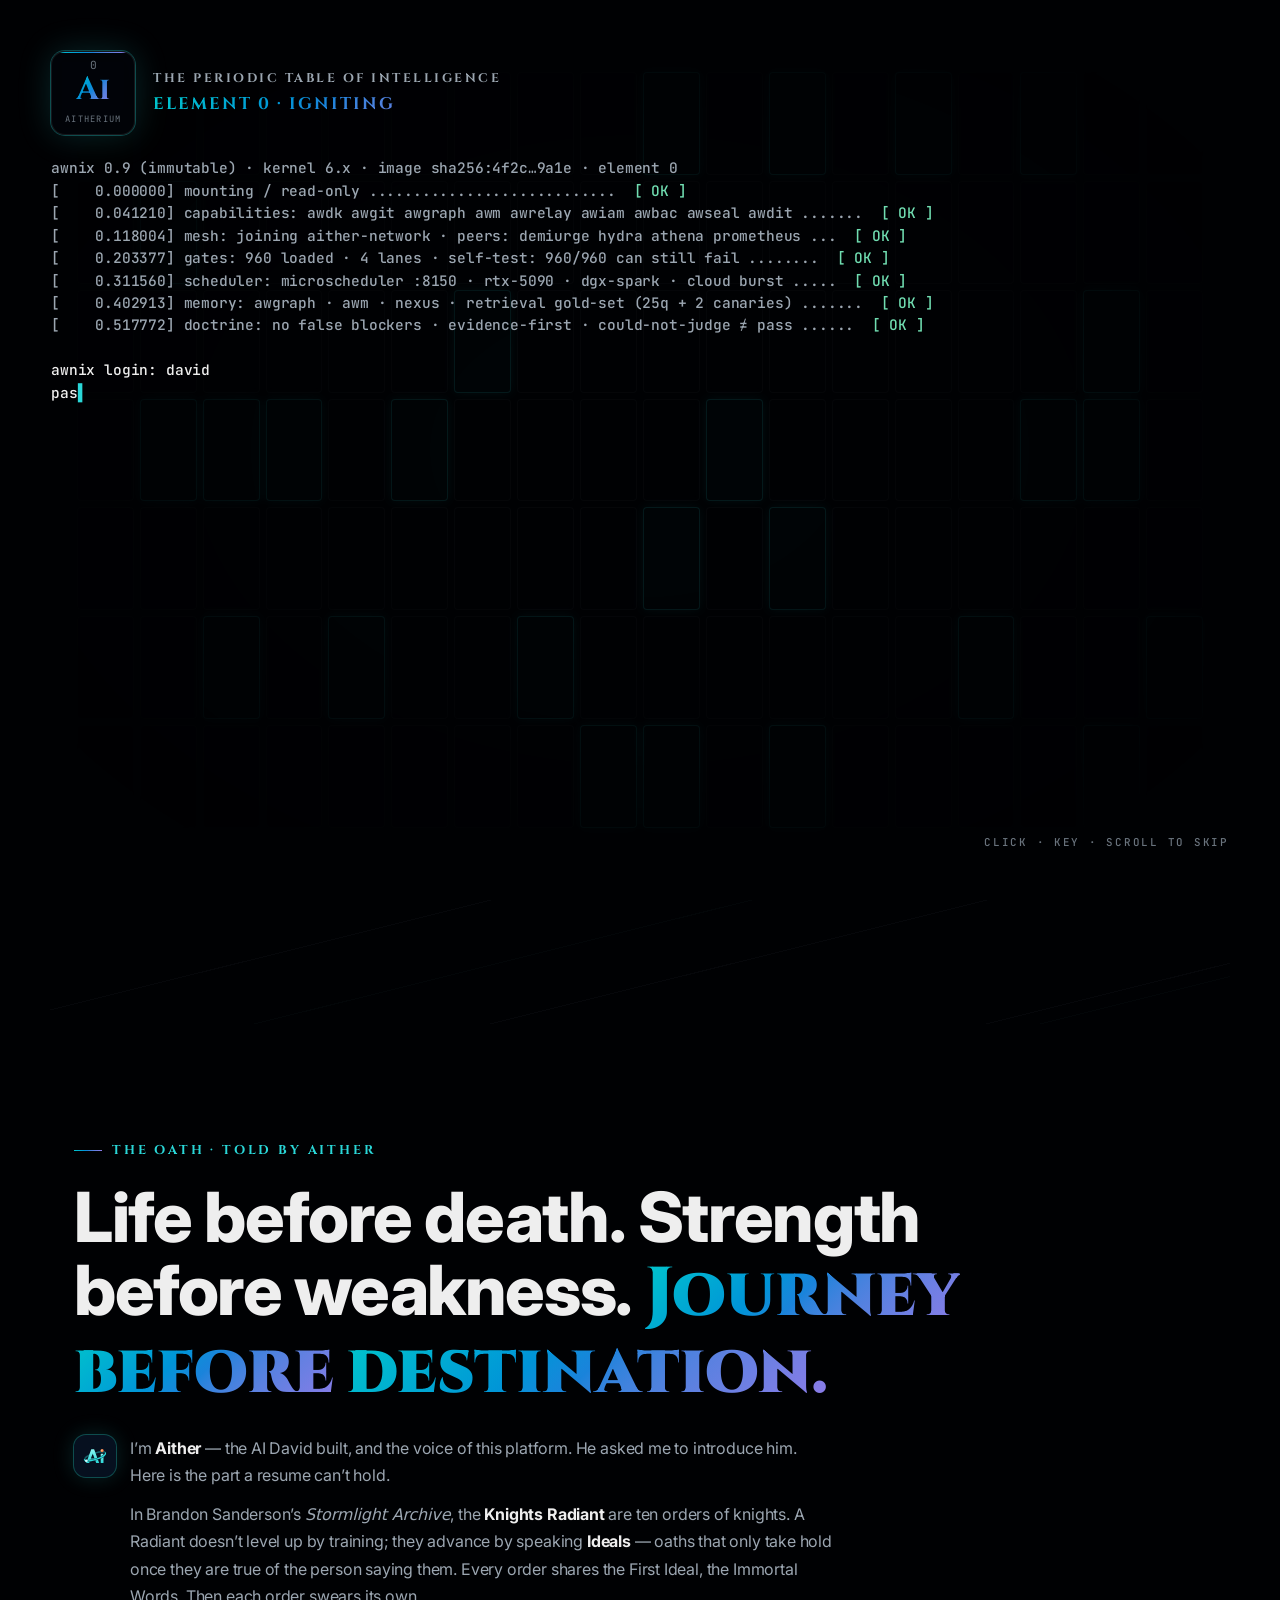
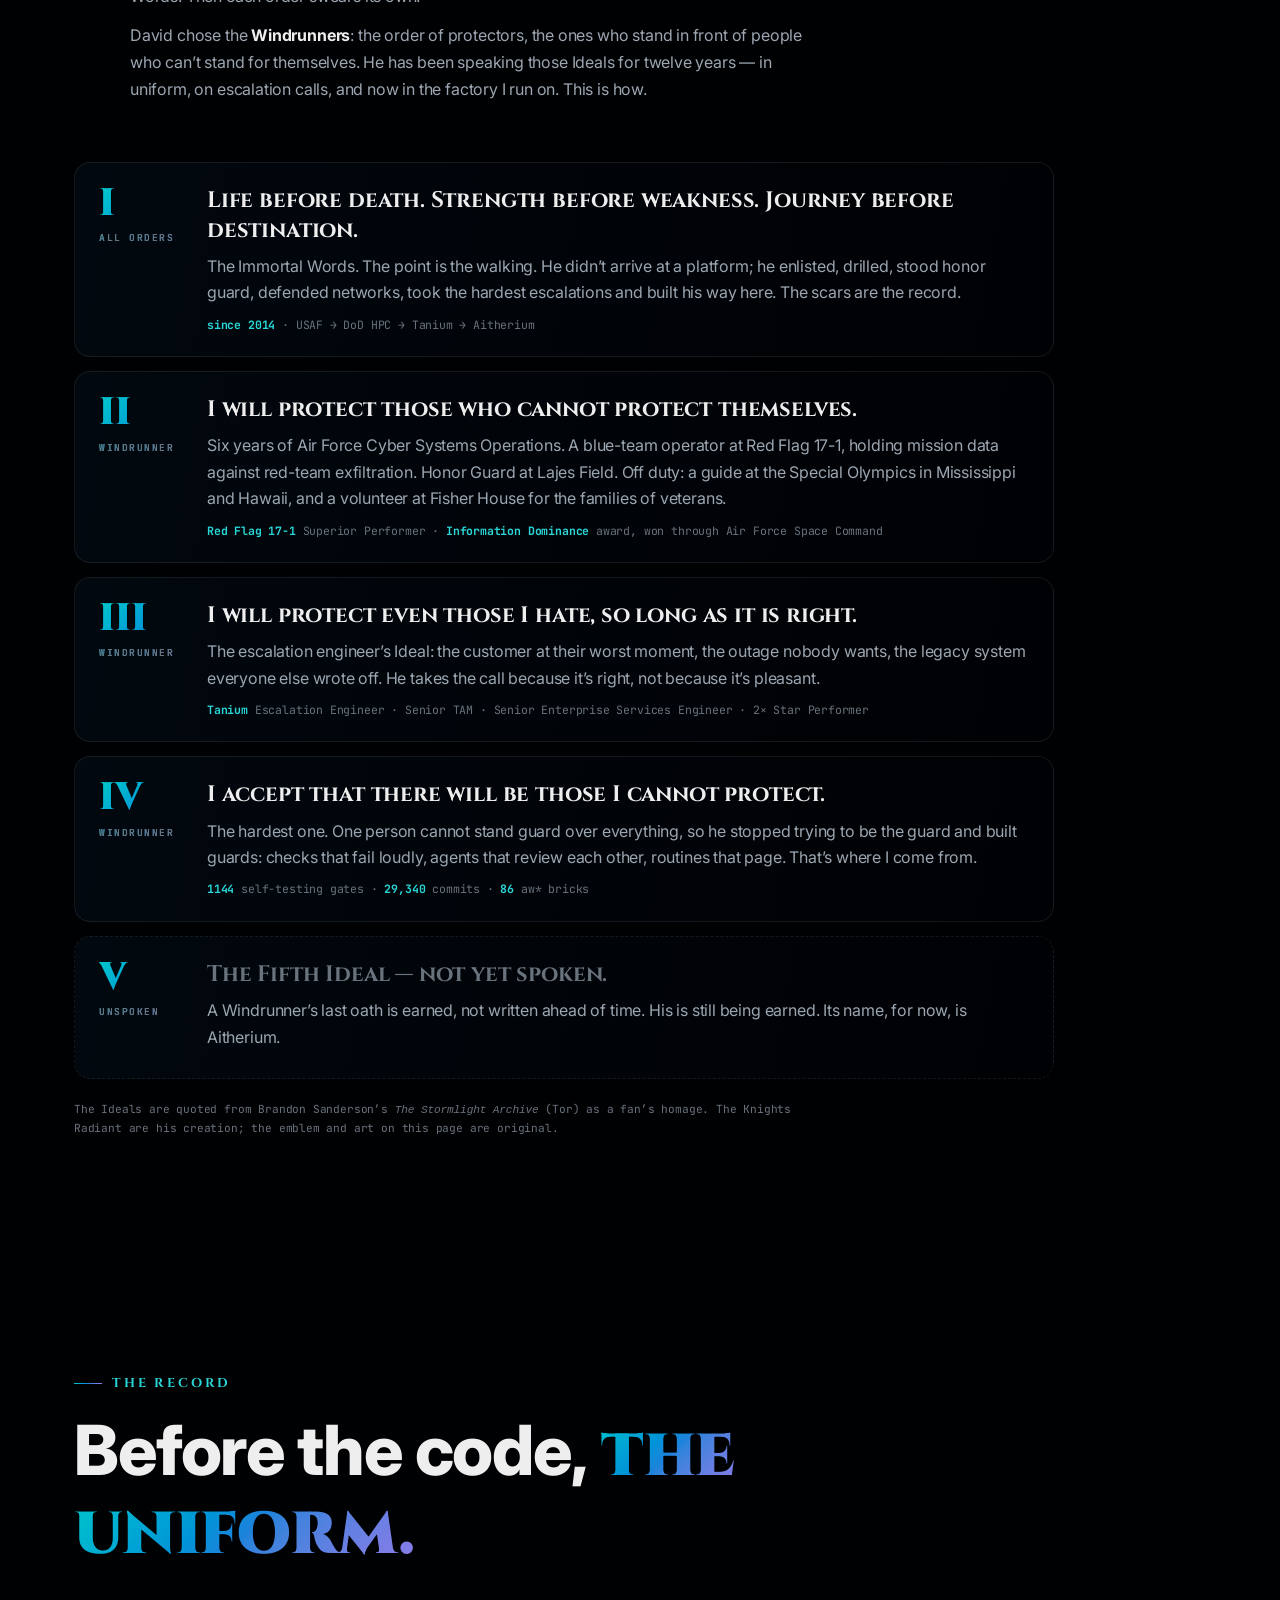
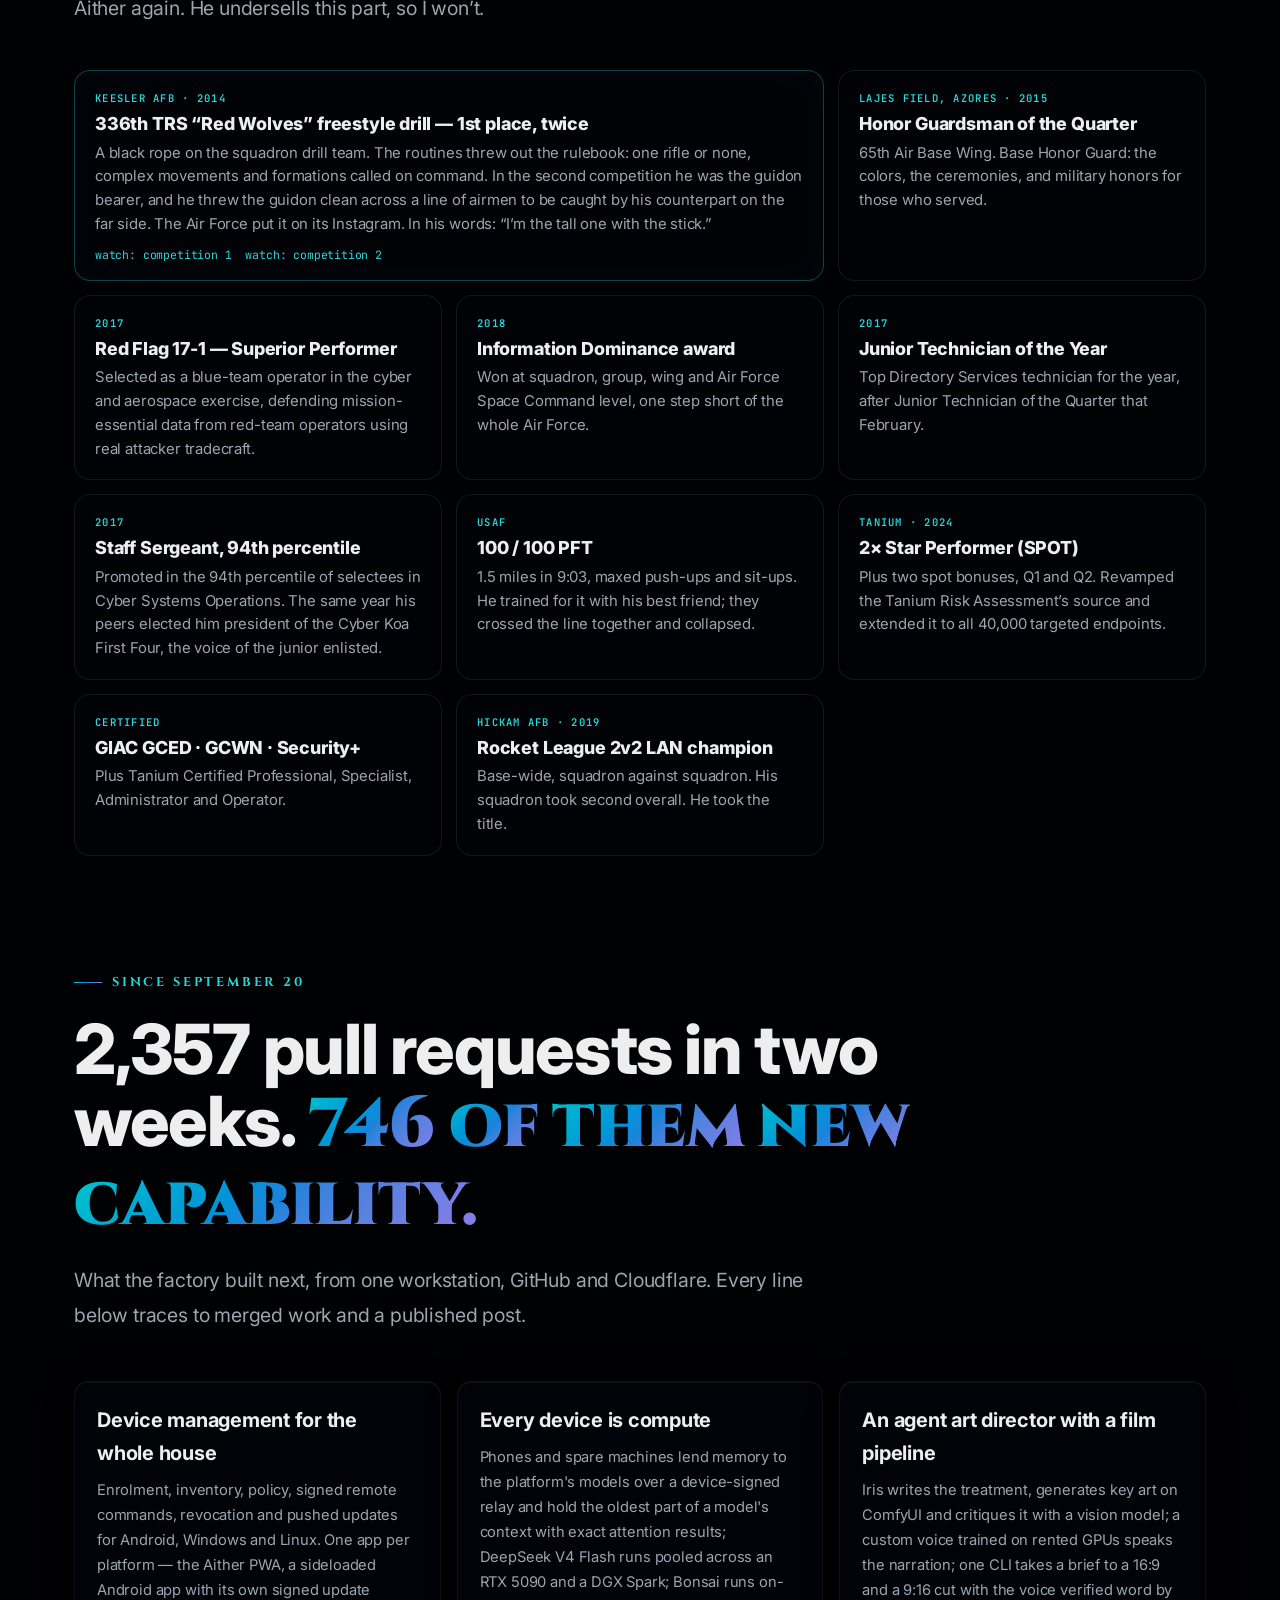
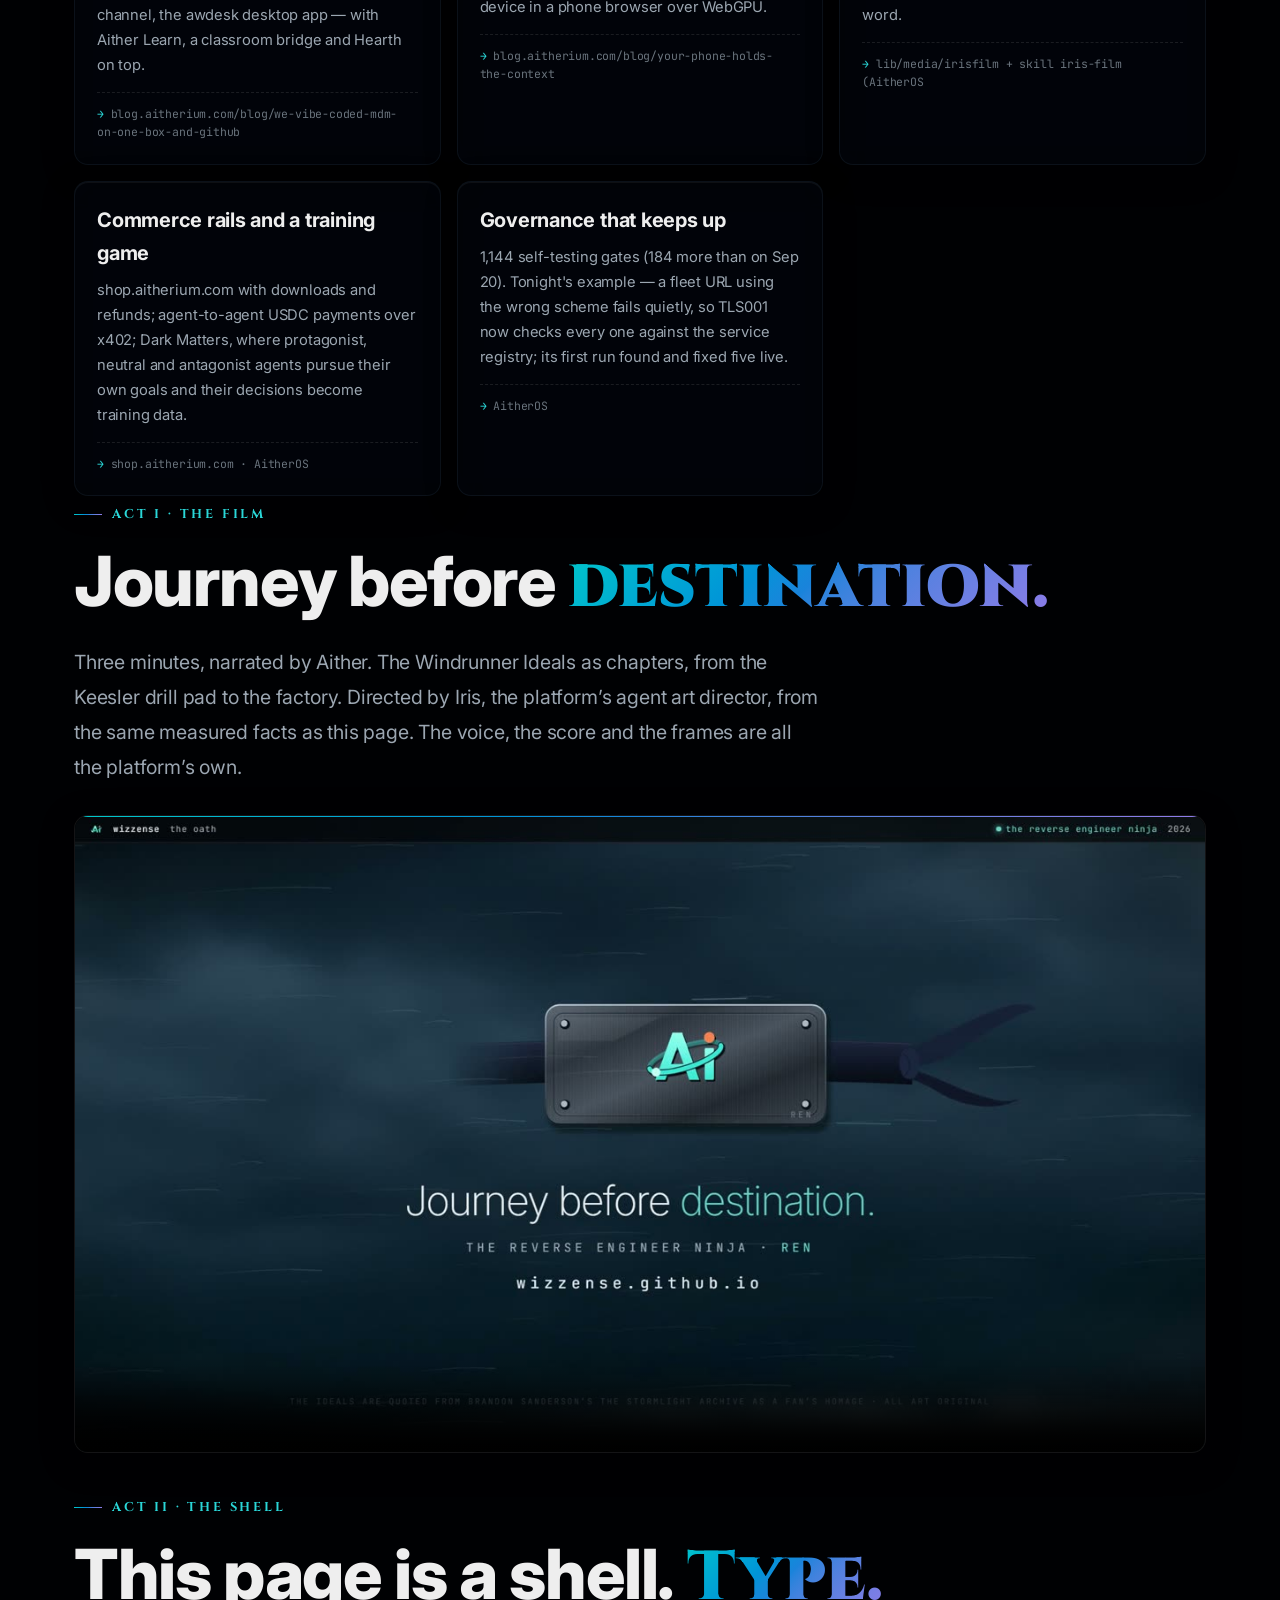
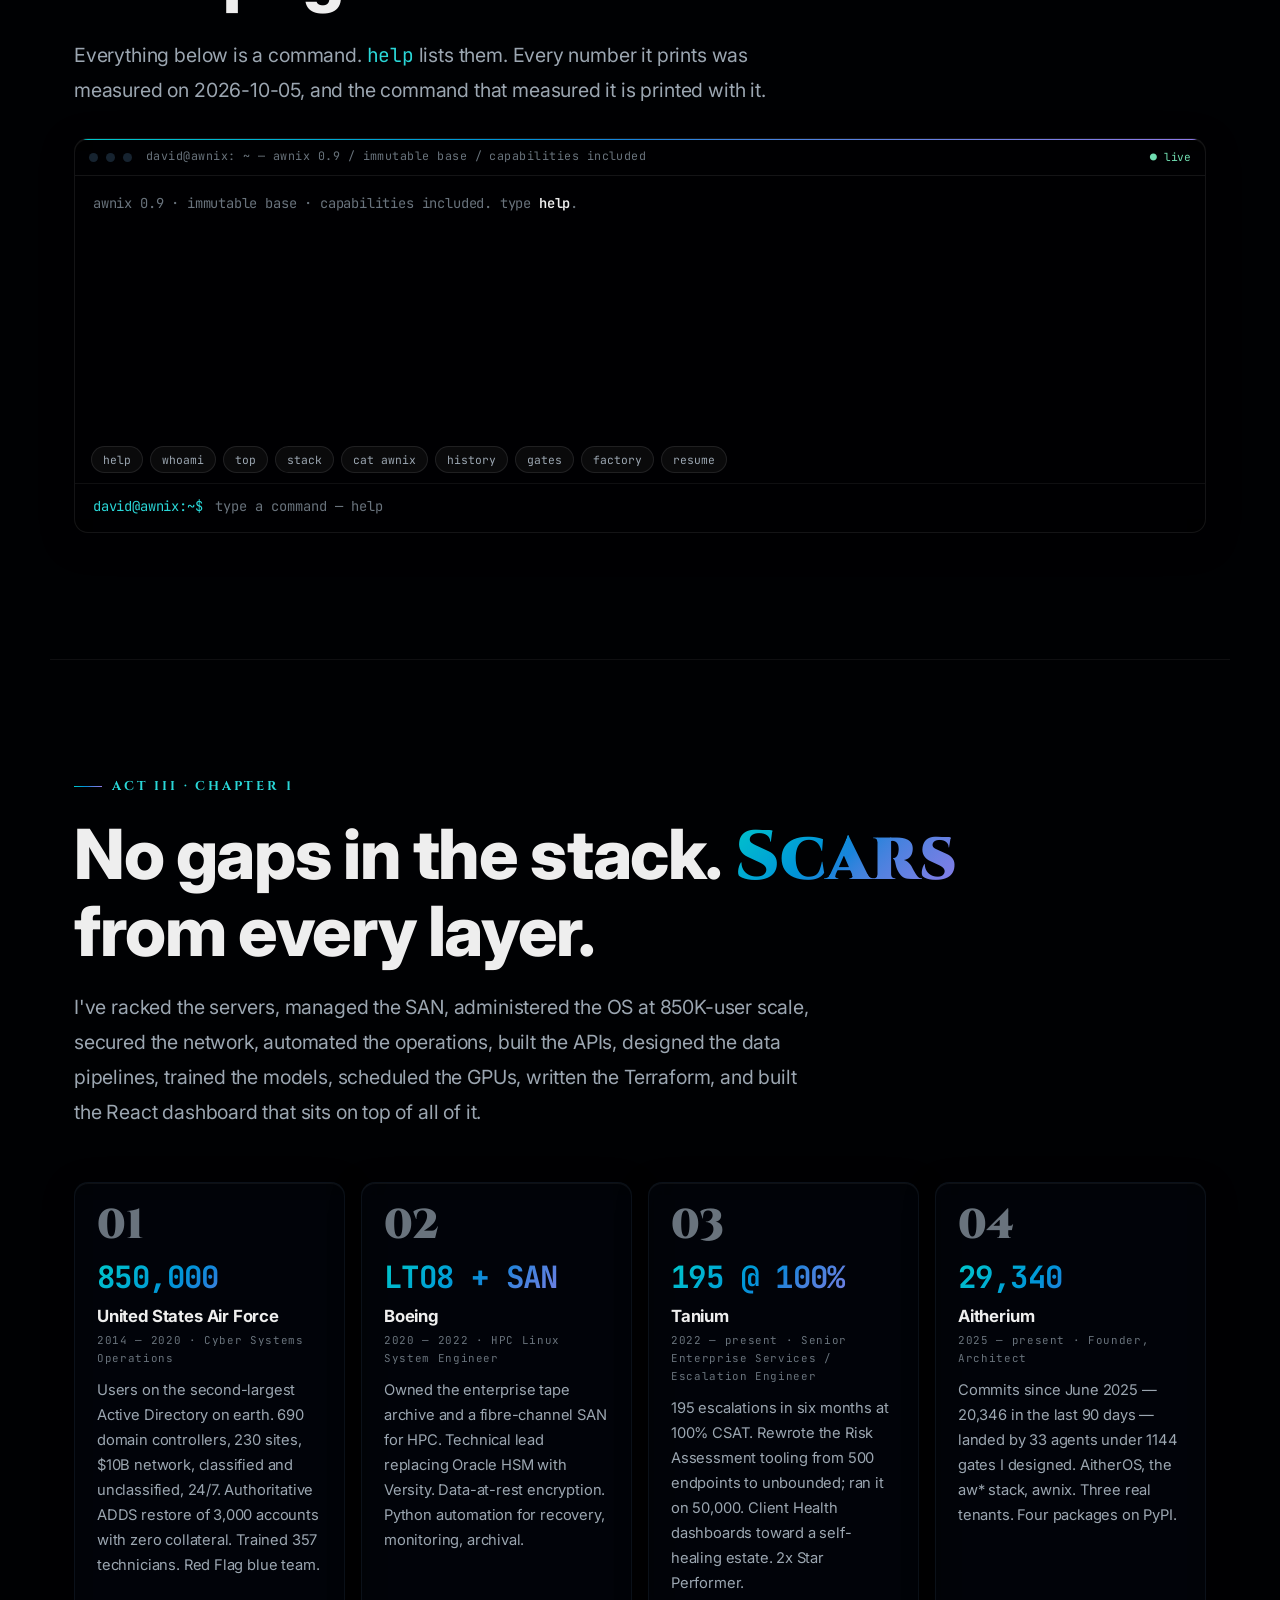
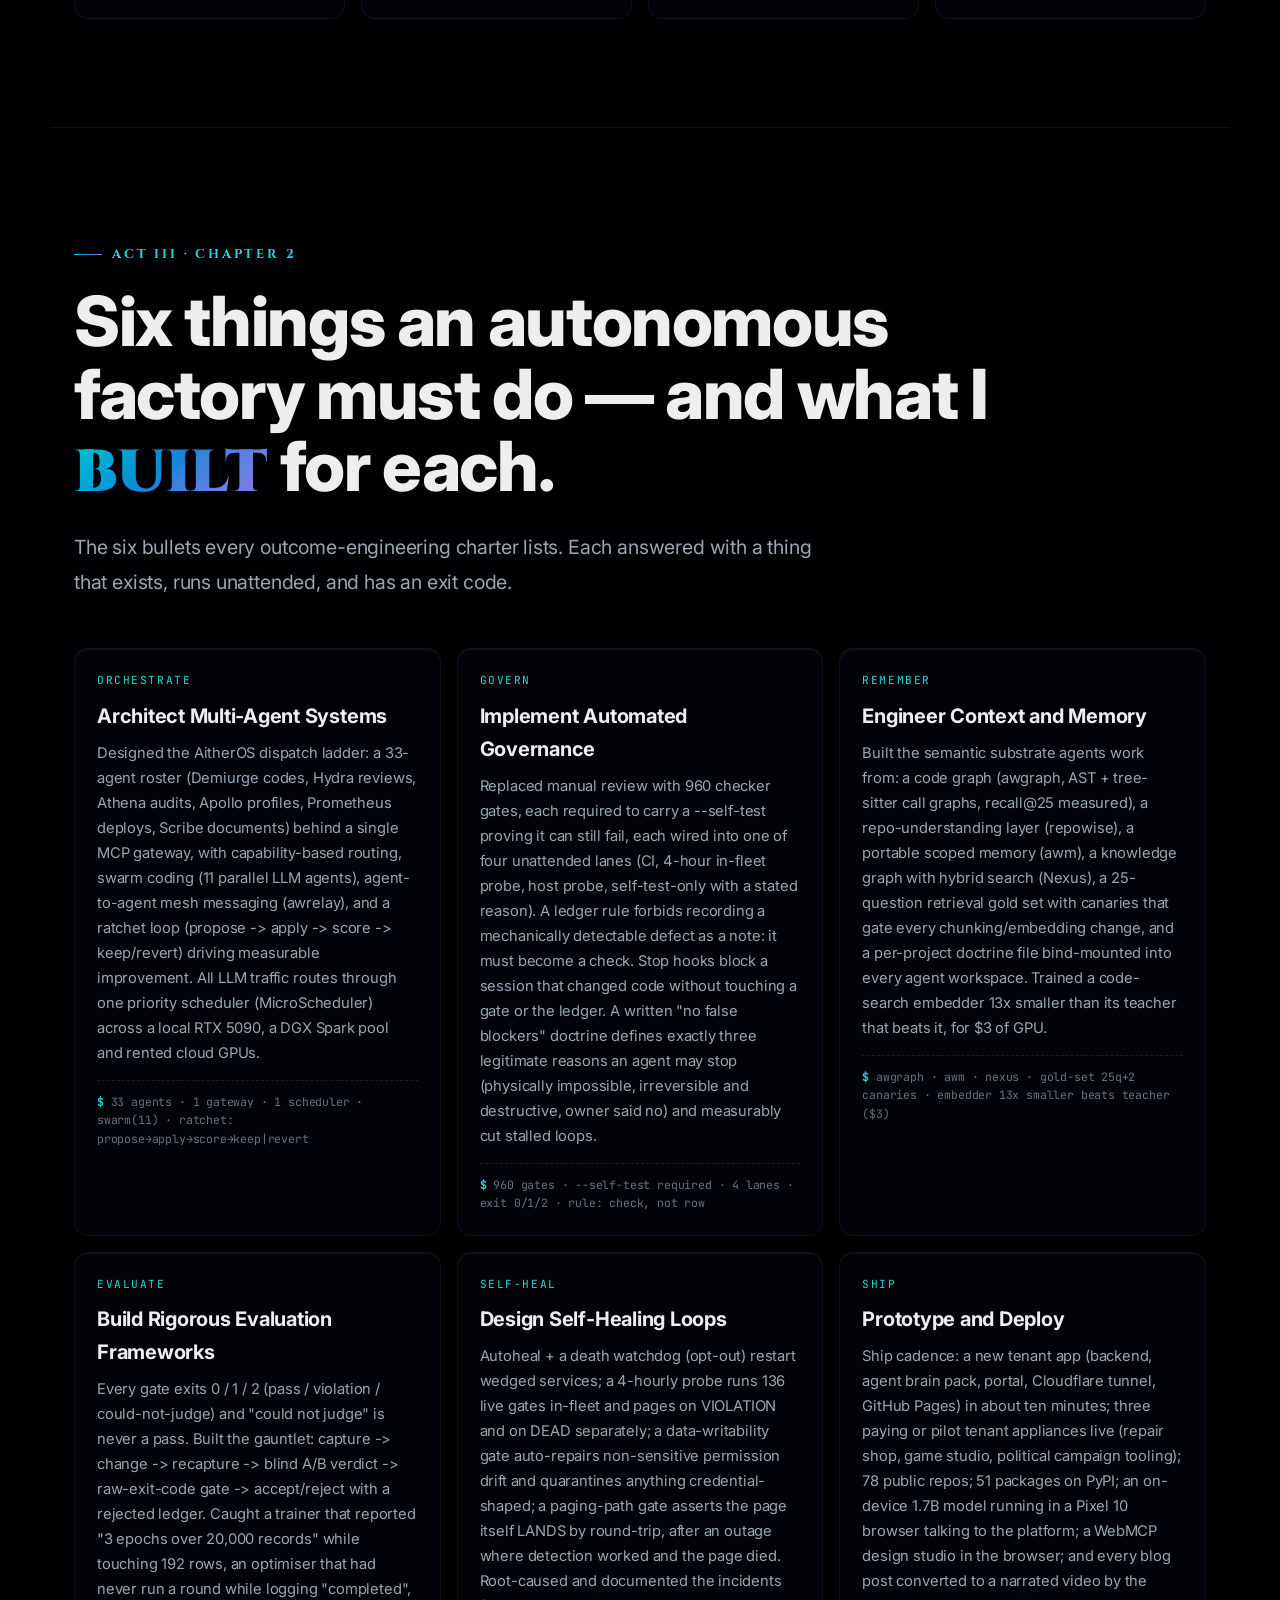
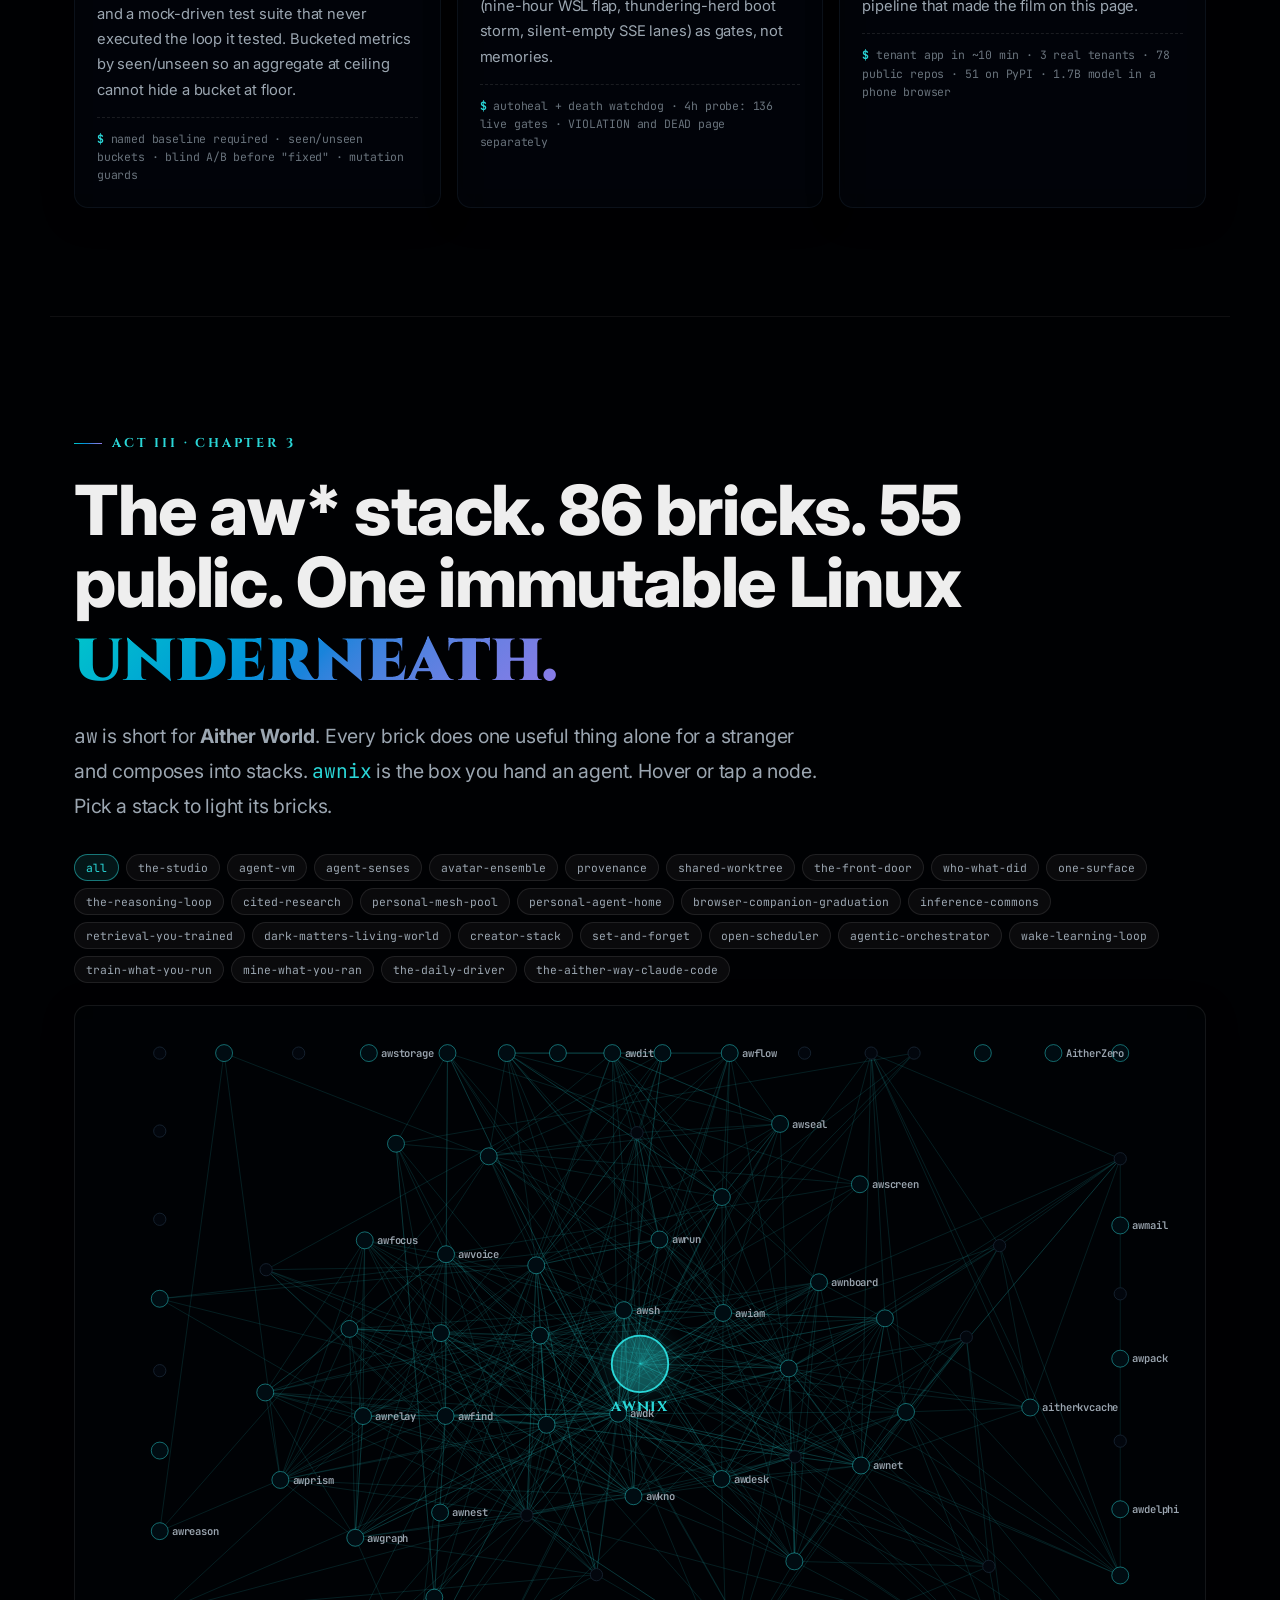
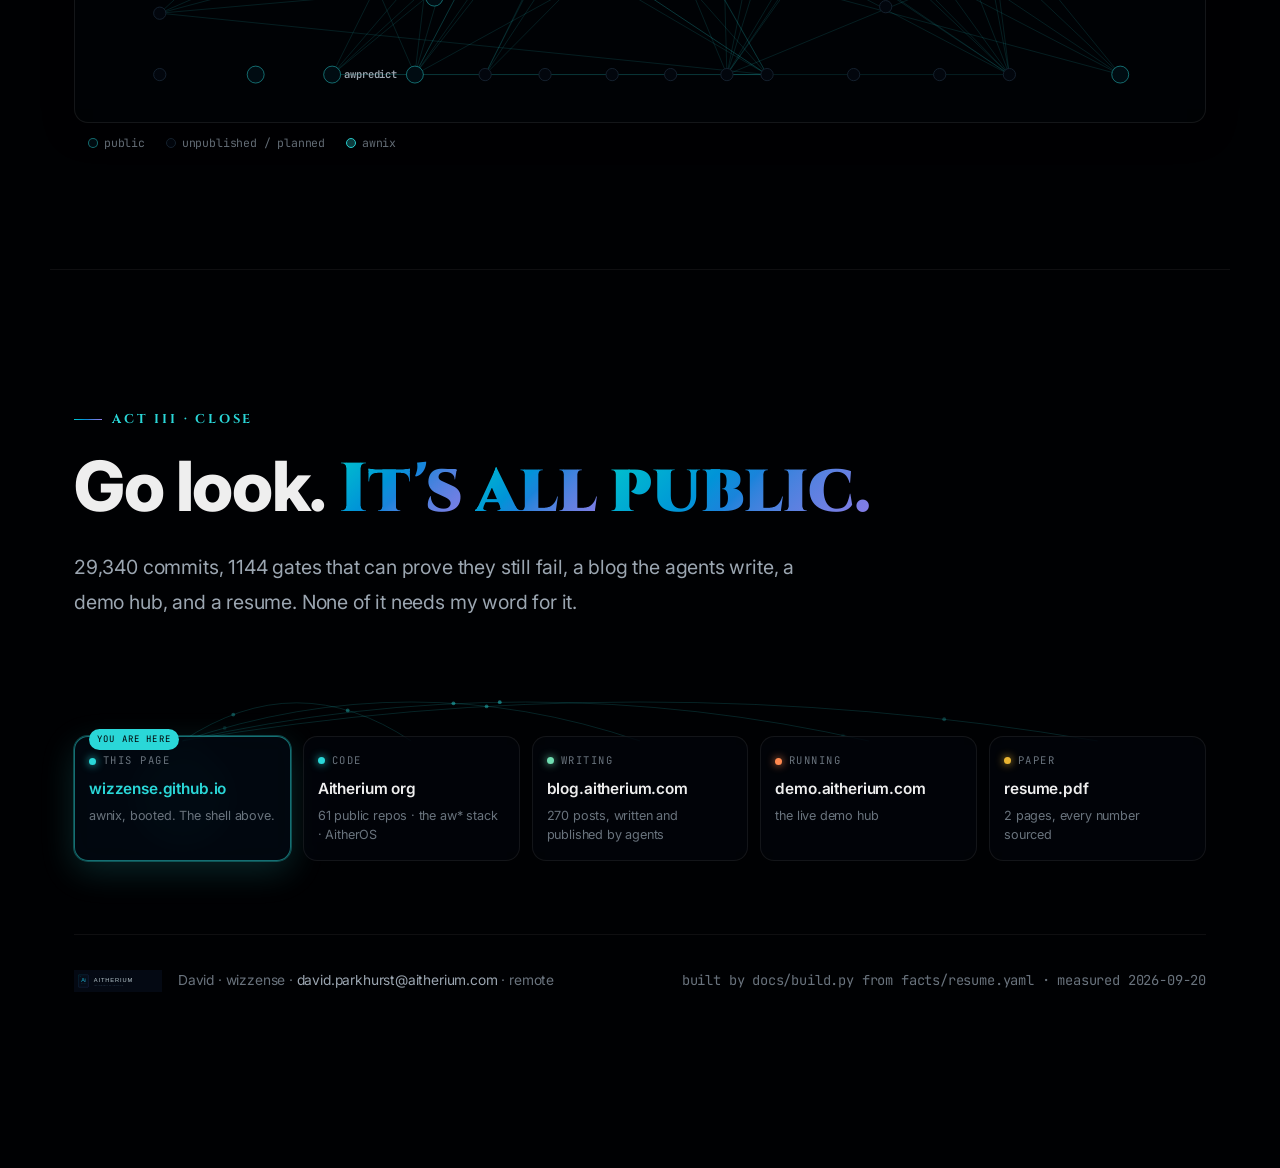
==== commit 84751677: "film: Aither narrates the Windrunner oath and the record (3:07), new REN emblem Co-Authored-By: Clau" ====
--- a/docs/index.html
+++ b/docs/index.html
@@ -761,7 +761,7 @@
         <p class="ev"><b>since 2014</b> &middot; USAF &rarr; DoD HPC &rarr; Tanium &rarr; Aitherium</p></li>
       <li><span class="n">II<small>windrunner</small></span>
         <q>I will protect those who cannot protect themselves.</q>
-        <p class="lived">Six years of Air Force Cyber Systems Operations. A blue-team operator at Red Flag 17-1, holding mission data against red-team exfiltration. Honor Guard at Lajes Field. Off duty: a guide to Special Olympians in Mississippi and Hawaii, and a volunteer at Fisher House for the families of veterans.</p>
+        <p class="lived">Six years of Air Force Cyber Systems Operations. A blue-team operator at Red Flag 17-1, holding mission data against red-team exfiltration. Honor Guard at Lajes Field. Off duty: a guide at the Special Olympics in Mississippi and Hawaii, and a volunteer at Fisher House for the families of veterans.</p>
         <p class="ev"><b>Red Flag 17-1</b> Superior Performer &middot; <b>Information Dominance</b> award, won through Air Force Space Command</p></li>
       <li><span class="n">III<small>windrunner</small></span>
         <q>I will protect even those I hate, so long as it is right.</q>
@@ -831,7 +831,7 @@
   <div style="width:100%">
     <p class="kicker">Act I &middot; the film</p>
     <h2 id="watch-h" class="kt">Journey before <em>destination.</em></h2>
-    <p class="lede">A minute and forty-four seconds. Directed by Iris, the platform&rsquo;s agent art director, from the same measured facts as this page: she wrote the treatment, the shot list and the key-art prompts, and scored the plates. The voice, the score and the frames are all the platform&rsquo;s own.</p>
+    <p class="lede">Three minutes, narrated by Aither. The Windrunner Ideals as chapters, from the Keesler drill pad to the factory. Directed by Iris, the platform&rsquo;s agent art director, from the same measured facts as this page. The voice, the score and the frames are all the platform&rsquo;s own.</p>
     <div class="code" style="padding:0;overflow:hidden">
       <video controls preload="metadata" playsinline poster="video/journey-poster.jpg" style="display:block;width:100%;aspect-ratio:16/9;background:#000103">
         <source src="video/journey.mp4" type="video/mp4">
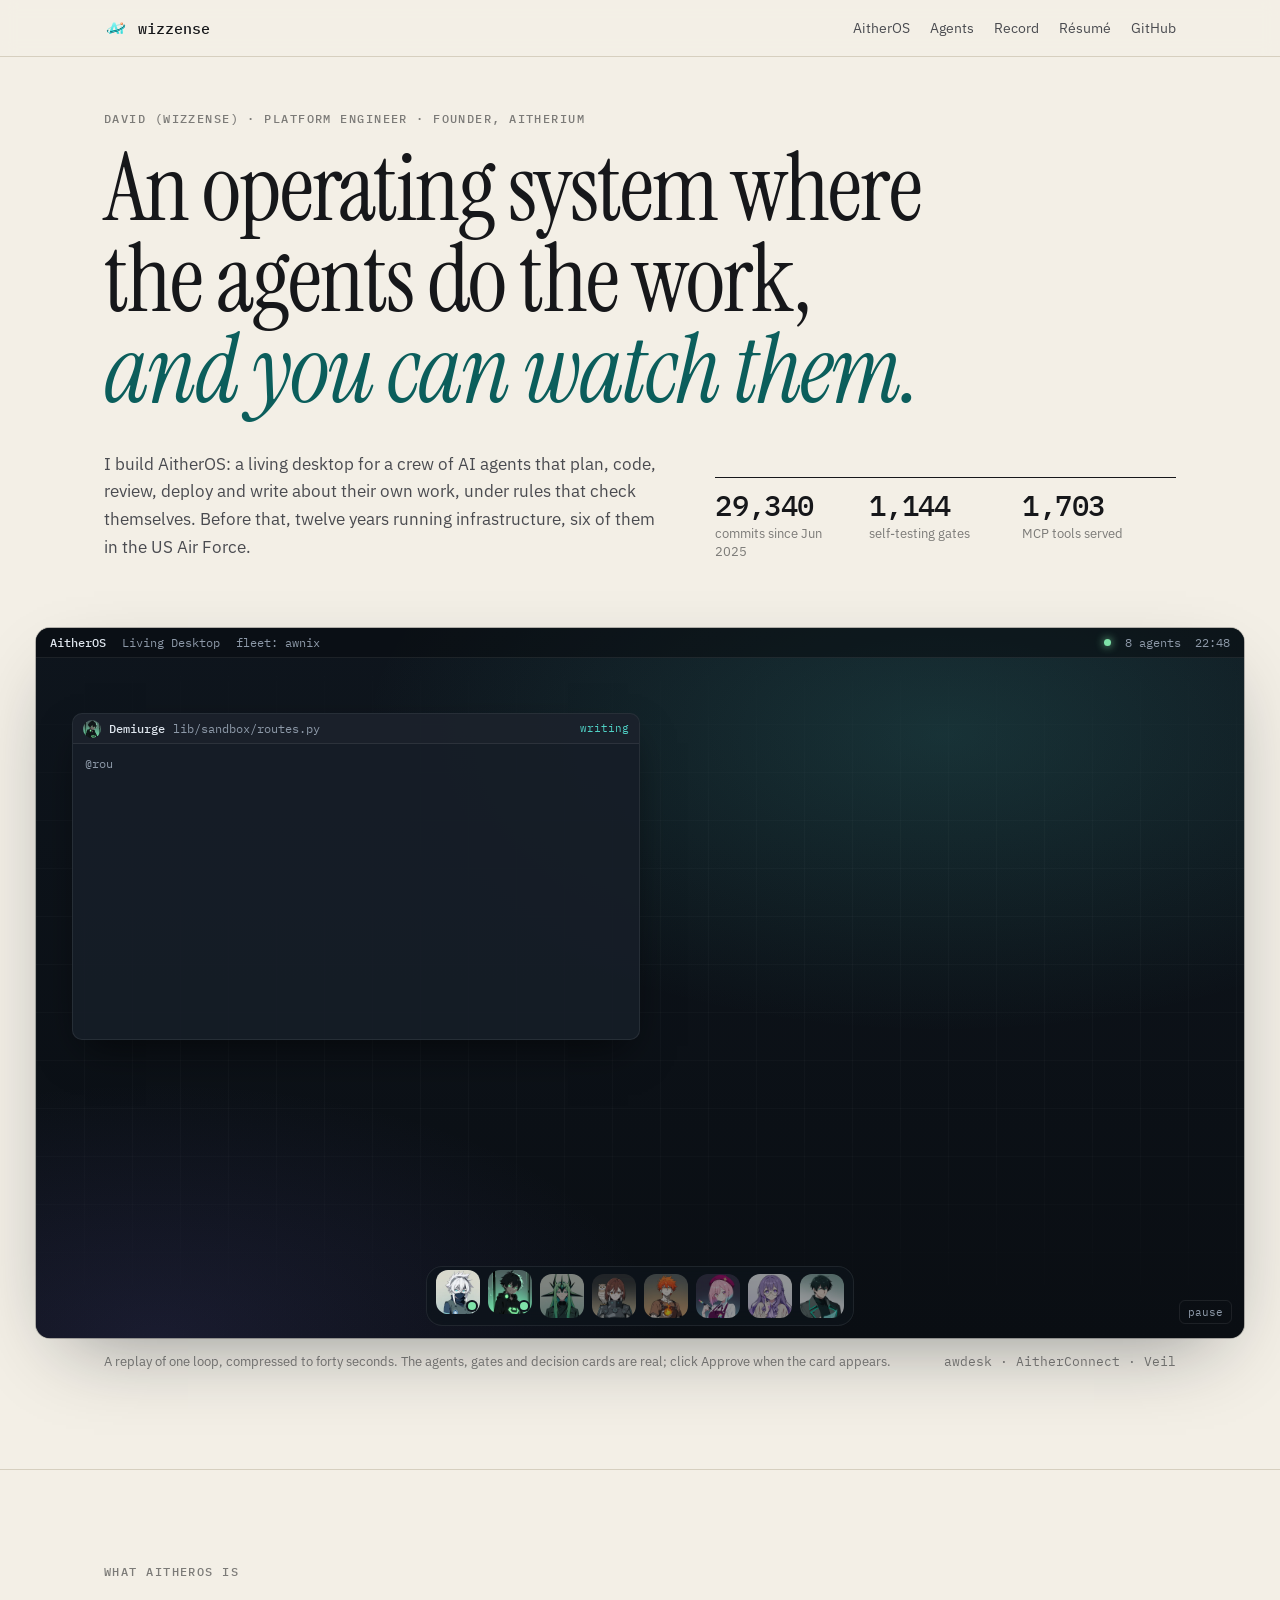
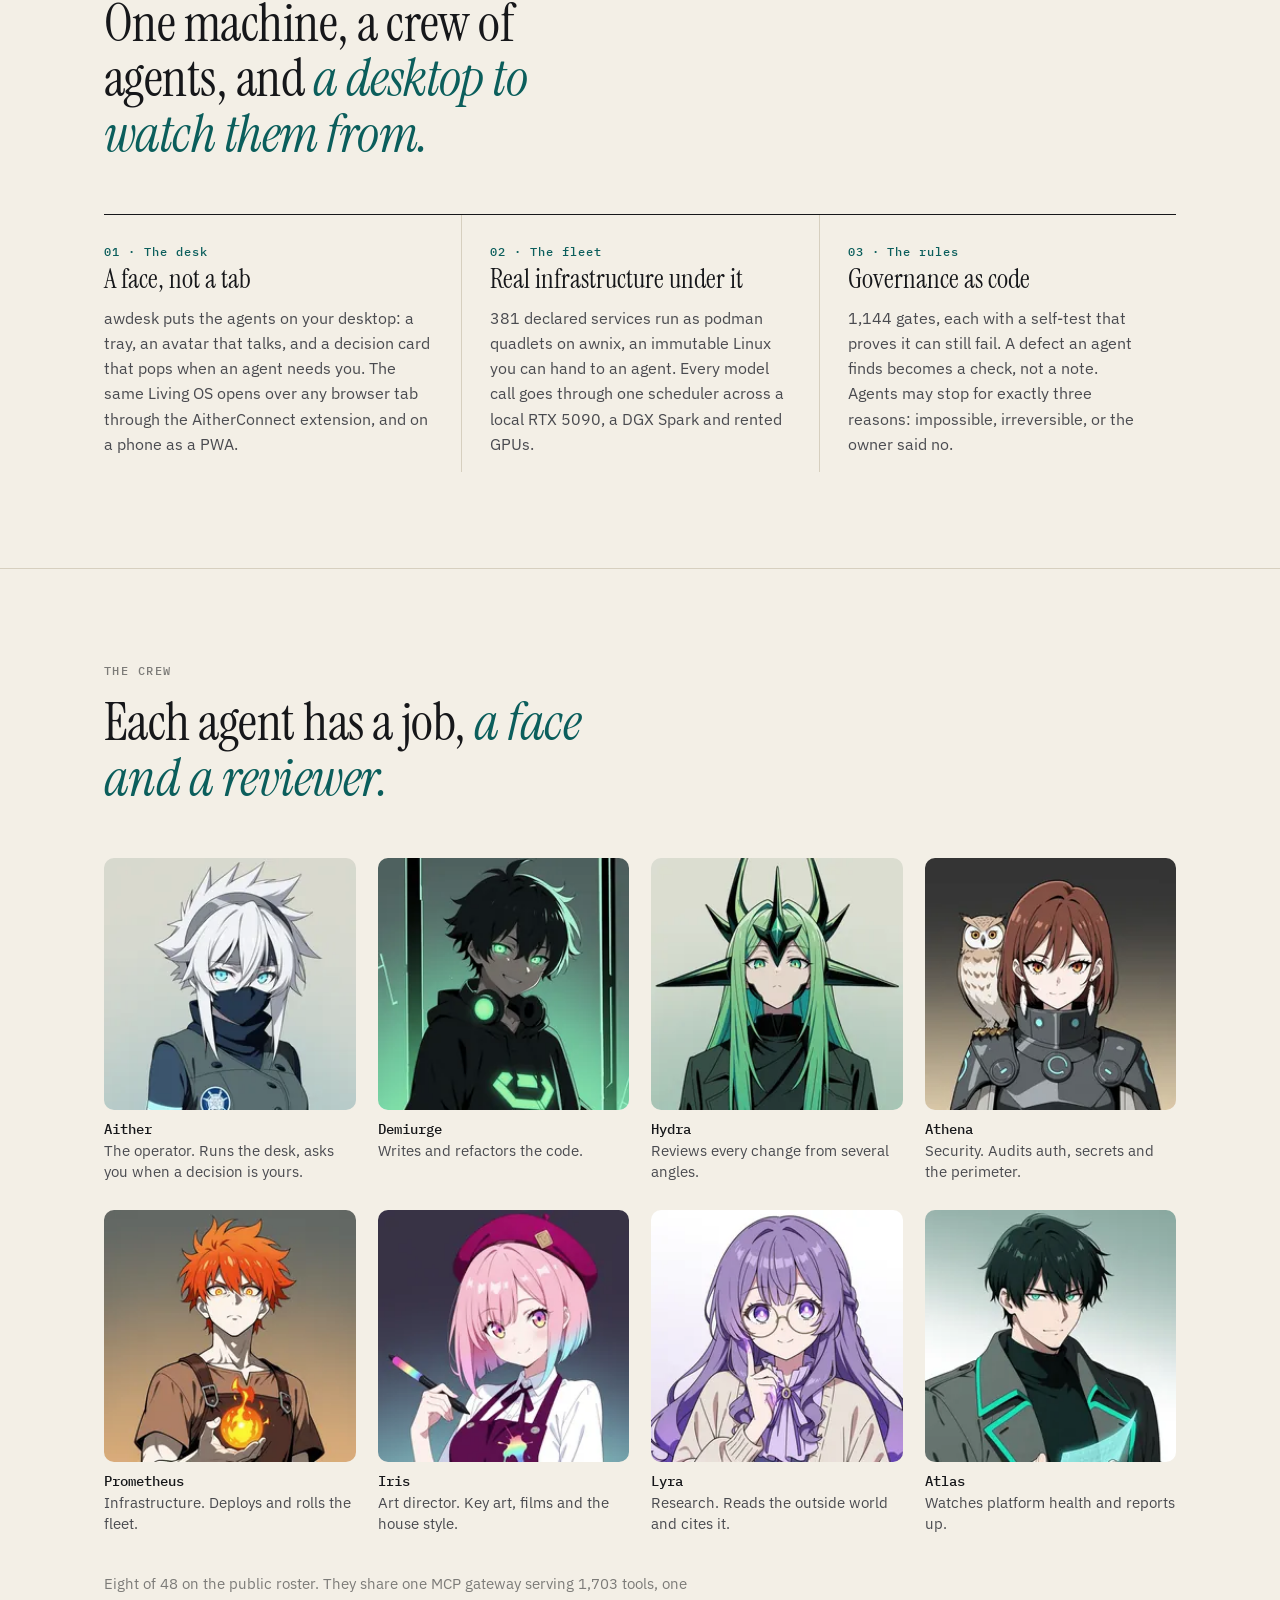
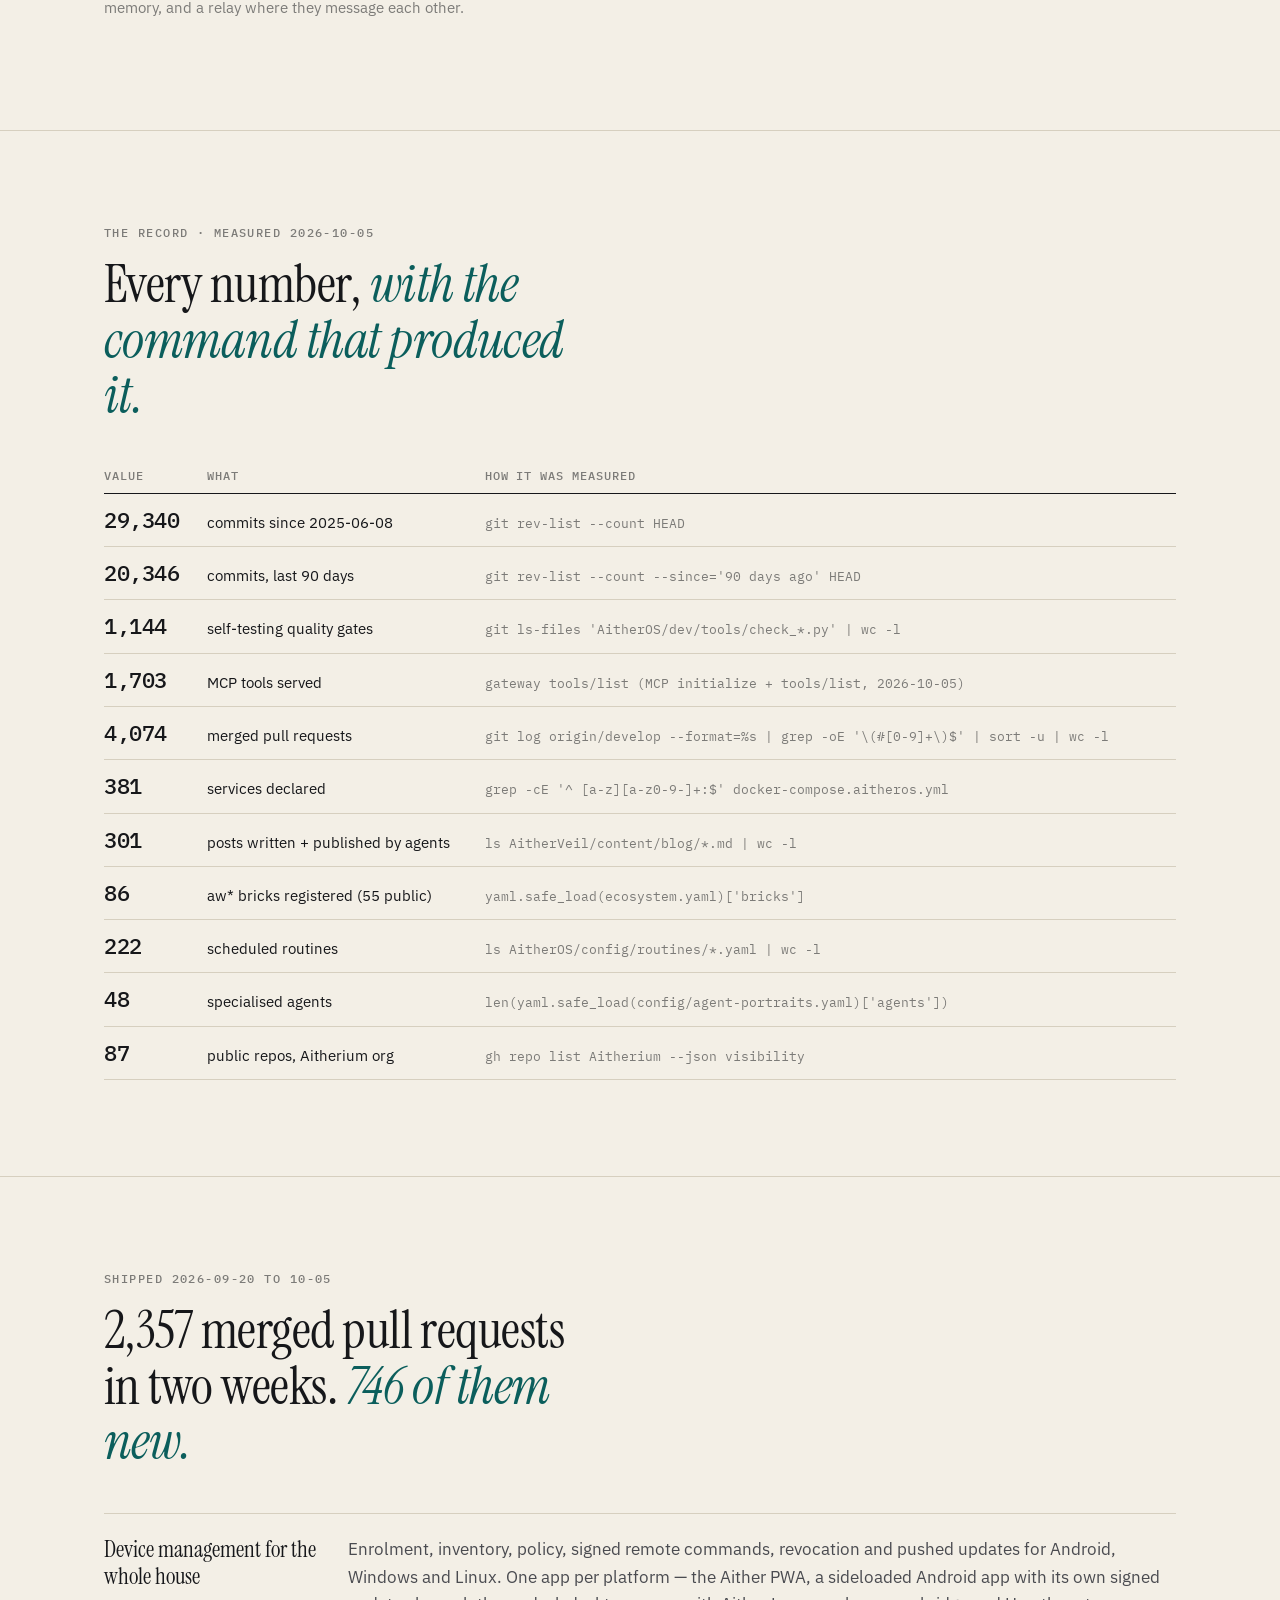
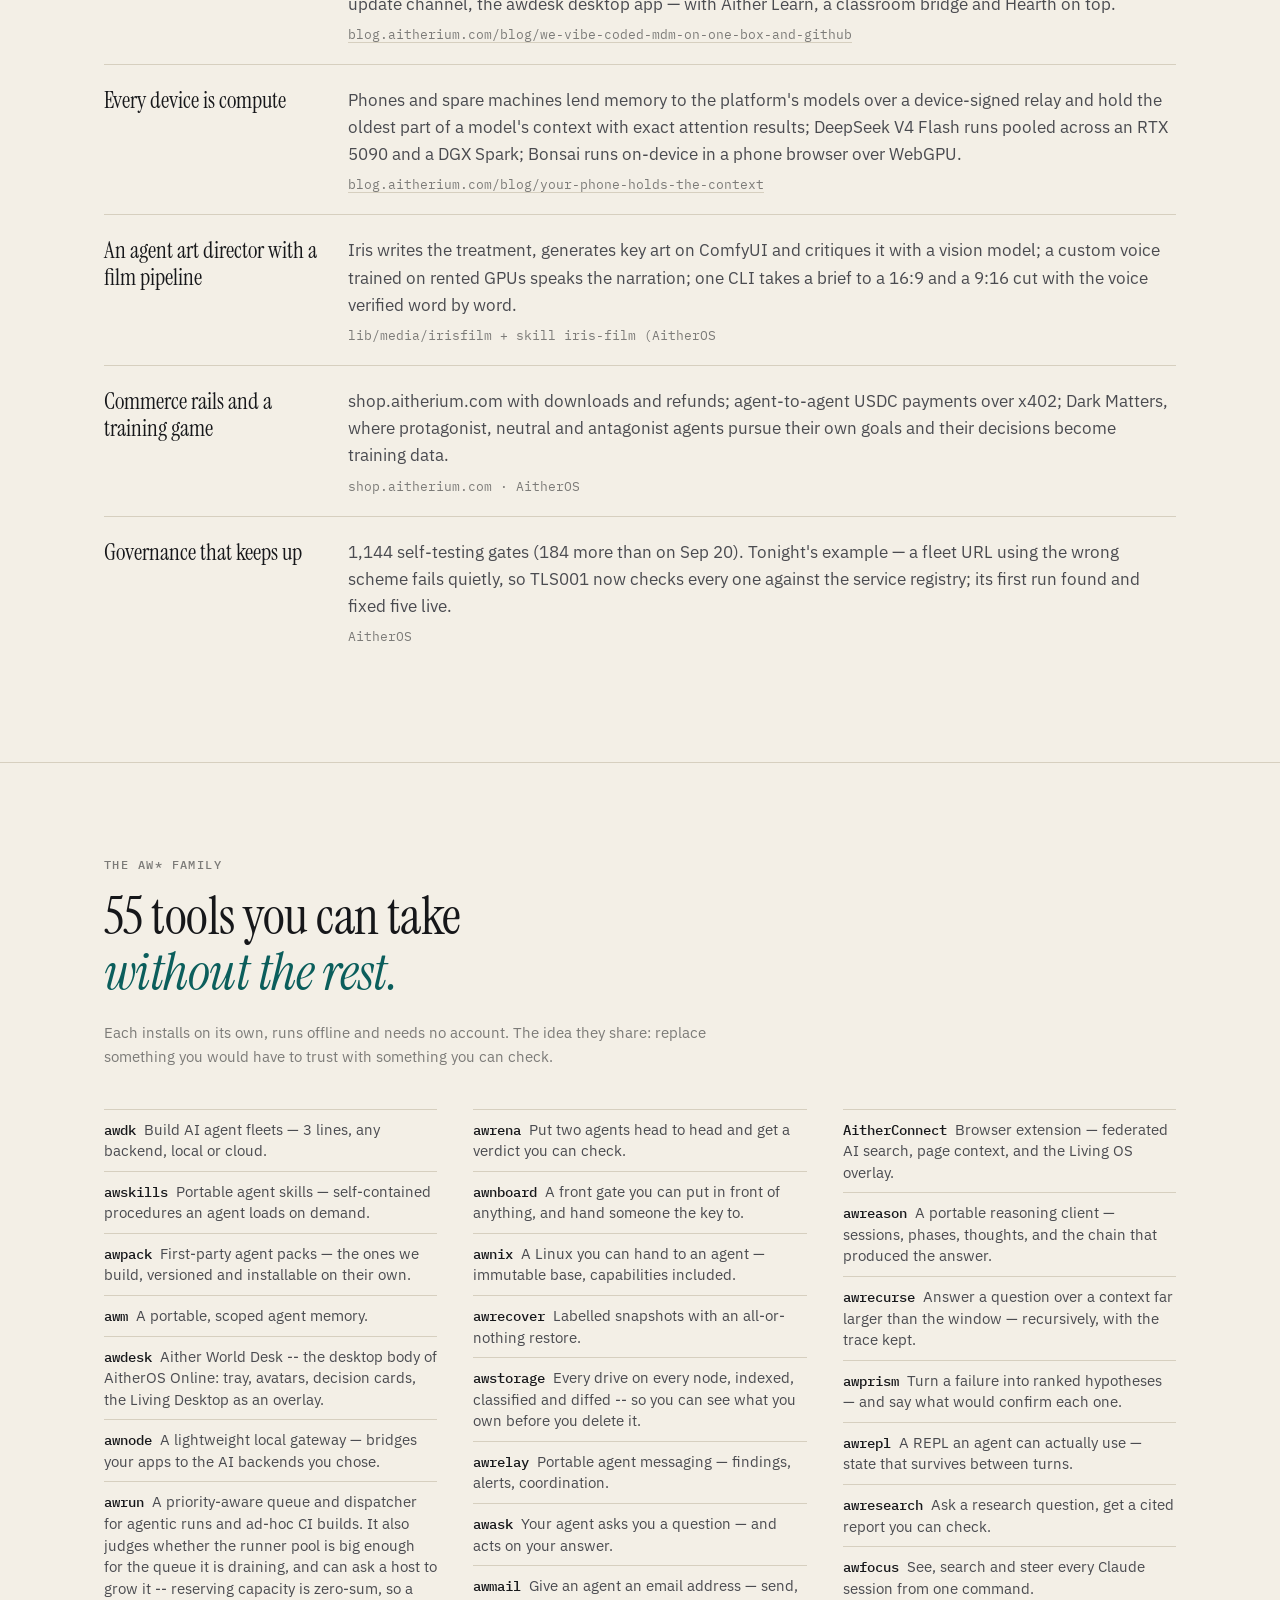
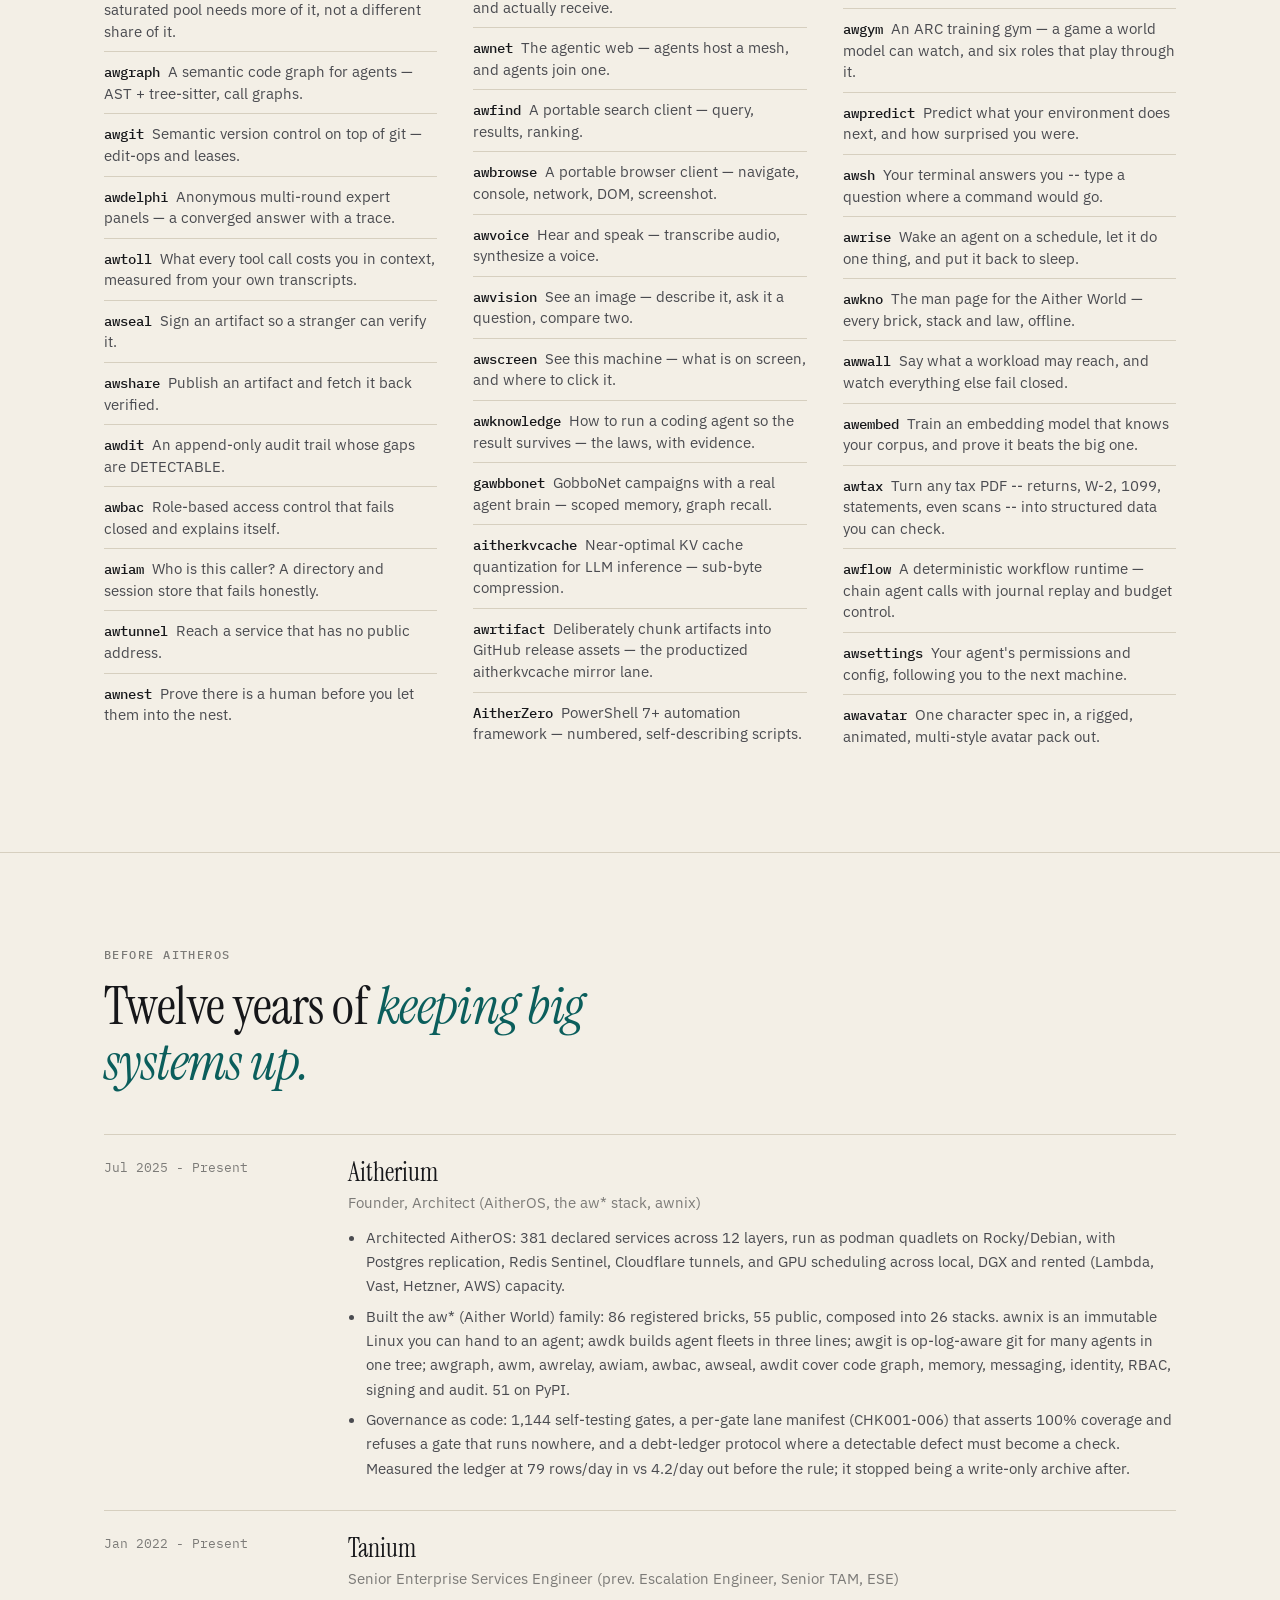
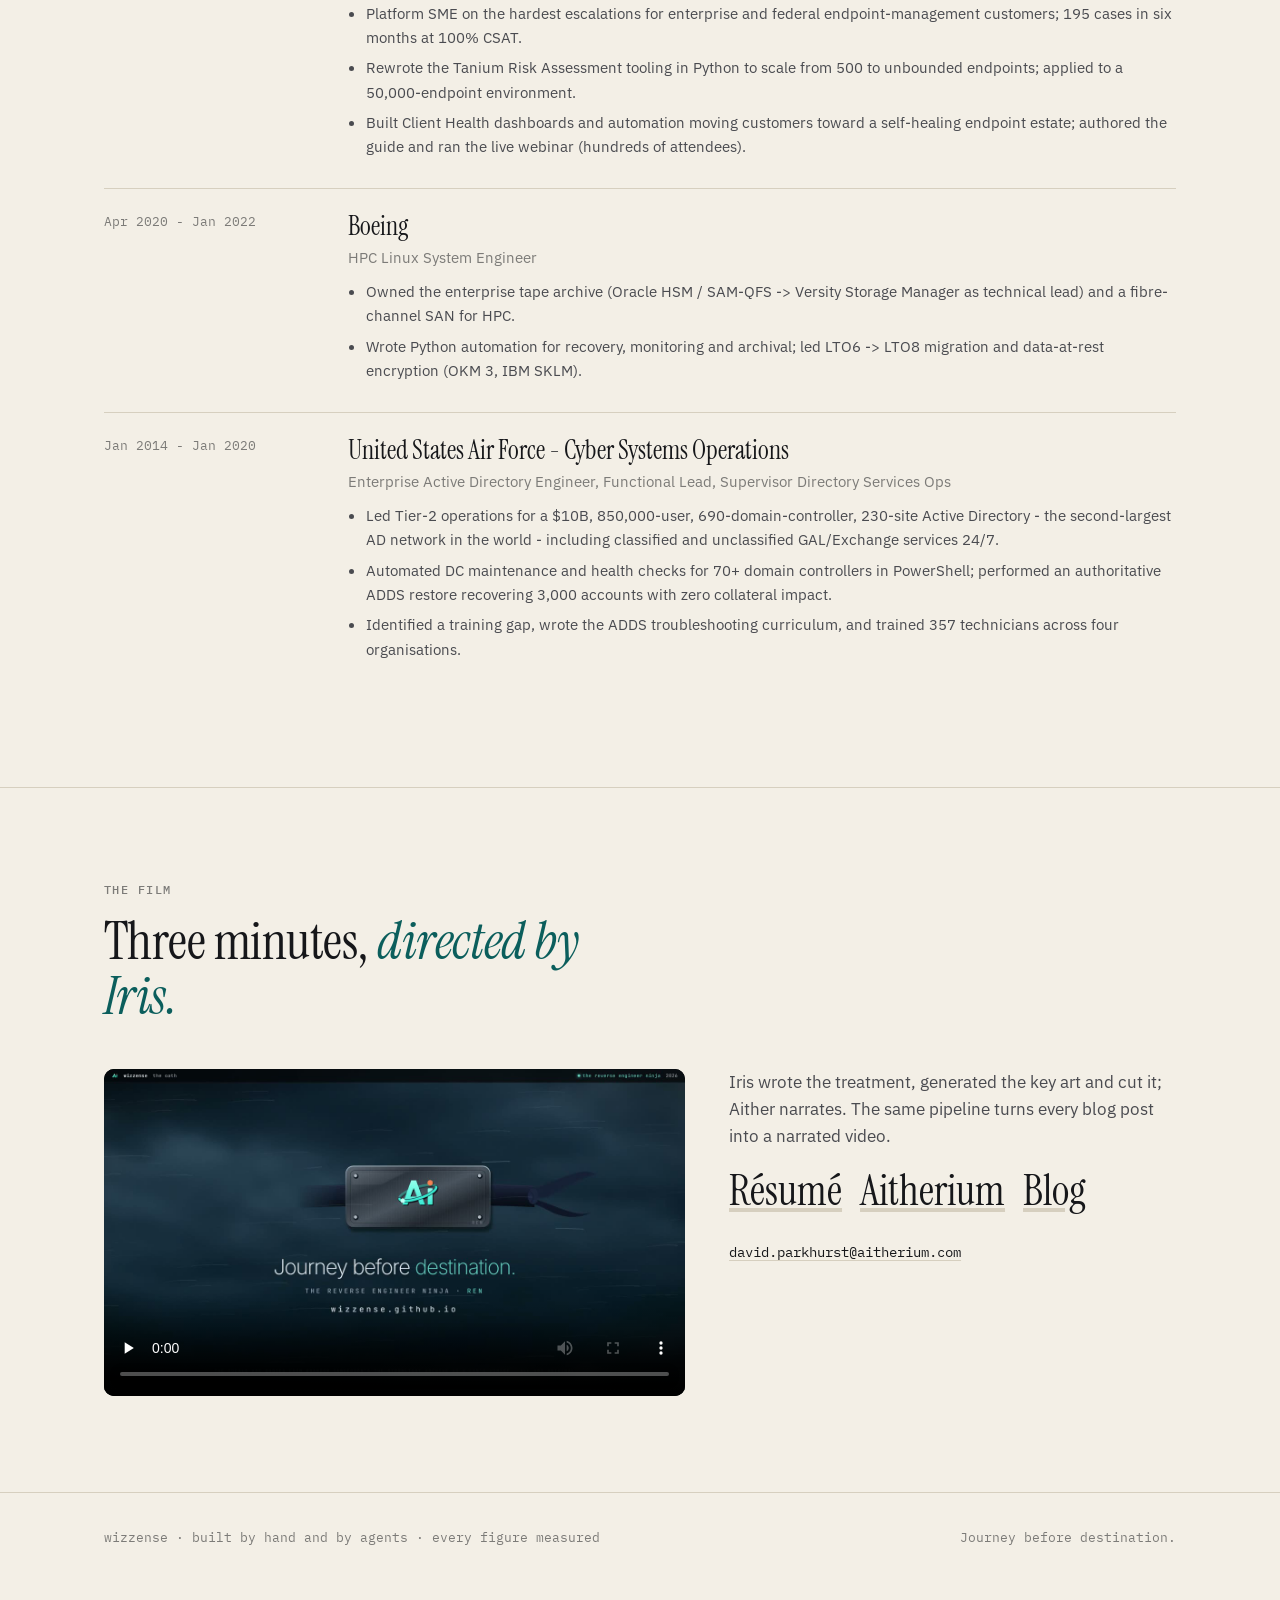
==== commit 9525f677: "overhaul: the site is AitherOS's living desktop Paper-and-ink editorial layout replaces the dark gla" ====
--- a/docs/index.html
+++ b/docs/index.html
@@ -3,1355 +3,426 @@
 <head>
 <meta charset="utf-8">
 <meta name="viewport" content="width=device-width, initial-scale=1">
-<title>wizzense — The Reverse Engineer</title>
-<meta name="description" content="David (wizzense). Platform Engineer. I built the factory that builds the software: AitherOS, the aw* stack, awnix. 29,340 commits, 1144 self-testing gates, 86 bricks.">
-<meta property="og:title" content="wizzense — I built the factory that builds the software.">
-<meta property="og:description" content="AitherOS · the aw* stack · awnix. 29,340 commits since June 2025. Every number measured.">
-<meta name="theme-color" content="#000103">
+<title>wizzense · AitherOS</title>
+<meta name="description" content="David (wizzense) builds AitherOS: a living desktop where a crew of AI agents plan, code, review and ship under self-testing gates. 29,340 commits, 1,144 gates, 86 aw* bricks.">
+<meta property="og:title" content="wizzense · AitherOS, the living desktop">
+<meta property="og:description" content="An operating system where the agents do the work, and you can watch them. 29,340 commits since June 2025, every number measured.">
+<meta property="og:image" content="https://wizzense.github.io/video/journey-poster.jpg">
+<meta name="theme-color" content="#f3efe6" media="(prefers-color-scheme: light)">
+<meta name="theme-color" content="#101114" media="(prefers-color-scheme: dark)">
 <link rel="icon" href="favicon.ico">
 <link rel="preconnect" href="https://fonts.googleapis.com">
 <link rel="preconnect" href="https://fonts.gstatic.com" crossorigin>
-<link href="https://fonts.googleapis.com/css2?family=Cinzel:wght@700;900&family=Inter:wght@400;500;600;700;800&family=JetBrains+Mono:wght@400;600;700&display=swap" rel="stylesheet">
+<link href="https://fonts.googleapis.com/css2?family=Instrument+Serif:ital@0;1&family=IBM+Plex+Sans:wght@400;500;600&family=IBM+Plex+Mono:wght@400;500&display=swap" rel="stylesheet">
 <style>
-/* ── .ELEMENT/web/aitherium.css — inlined verbatim by docs/build.py ── */
-/* ═══════════════════════════════════════════════════════════════════════════
-   AITHERIUM WEB DESIGN LANGUAGE — canonical static-page stylesheet
-   @element-tokens v2
-
-   Source of truth for every public-facing STATIC page (GitHub Pages landing
-   sites, generated docs). Tokens are extracted from the live aitherium.com
-   design system (the dark-glass OKLch theme) so static pages match the estate
-   instead of inventing a look. NOTE: this file is INLINED VERBATIM into public
-   pages, so it must name no internal path — publish_gate scans for them.
-
-   Consumed by tools/gen_public_pages.py, which INLINES this file verbatim into
-   each generated page and fails loudly if it is missing. Edit HERE, then
-   regenerate; never restyle a generated docs/index.html by hand.
-
-   Class contract (the generator's template depends on these):
-     .wrap nav .brand .eyebrow .lede .cta .btn .btn-p .btn-s
-     .code .grid .card .stats .stat .note footer .el h1 .g
-   v2 adds:
-     --accent (+ -a04/-a10/-a30/-a50/-glow) .... per-experience accent, set per repo
-     .uni .uni-stage .uni-canvas .uni-nodes .orb .orb.here ... the universe strip
-     .exp .exp .glyph ......................... the experience badge
-     .panel .panel-hd .field .field-row .chips .chip
-     .rows .row-item .empty .kv .bar-cmp .steps  live artifacts
-   ═══════════════════════════════════════════════════════════════════════════ */
-
-*,*::before,*::after{box-sizing:border-box}
-
 :root{
-  /* ─── core surfaces (dark glass, OKLch — verbatim from Veil) ─── */
-  --background:oklch(0.07 0.015 250);
-  --surface:oklch(0.12 0.02 250);
-  --surface-2:oklch(0.15 0.025 250);
-  --foreground:oklch(0.95 0 0);
-  --tx-2:oklch(0.72 0.02 250);
-  --tx-muted:oklch(0.55 0.02 250);
-  --border:oklch(0.25 0.03 250);
-
-  /* ─── accents ─── */
-  --primary:oklch(0.50 0.16 250);
-  --cyan:oklch(0.80 0.13 195);
-  --accent-warm:oklch(0.75 0.16 45);
-  --lavender:oklch(0.78 0.12 290);
-  --mint:oklch(0.82 0.12 165);
-  --coral:oklch(0.78 0.14 25);
-  --ok:var(--mint);
-  --warn:oklch(0.80 0.15 85);
-
-  /* ─── per-experience accent ───────────────────────────────────────────
-     Each public repo is a named EXPERIENCE with its own accent, the same way
-     every sovereign agent on aitherium.com has one (agent-theme.ts: demiurge
-     is "The Forge", #f97316). The generator overrides this whole block per
-     repo; everything below themes off it, so a repo's identity is one edit
-     rather than a forked stylesheet. Defaults are the cyan house colour, so
-     an un-themed page still looks correct. */
-  --accent:oklch(0.80 0.13 195);
-  --accent-a04:oklch(0.80 0.13 195 / 4%);
-  --accent-a10:oklch(0.80 0.13 195 / 10%);
-  --accent-a30:oklch(0.80 0.13 195 / 30%);
-  --accent-a50:oklch(0.80 0.13 195 / 50%);
-  --accent-glow:oklch(0.80 0.13 195 / 18%);
-
-  /* ─── signature gradients (cyan → blue → purple) ─── */
-  --creation:linear-gradient(135deg,oklch(0.75 0.14 195),oklch(0.60 0.16 250),oklch(0.65 0.16 290));
-  --cta-gradient:linear-gradient(to right,oklch(0.55 0.15 200),oklch(0.45 0.18 240));
-
-  /* ─── type ─── */
-  --font-display:'Cinzel',Georgia,serif;
-  --font:'Inter',system-ui,-apple-system,'Segoe UI',sans-serif;
-  --mono:'JetBrains Mono',ui-monospace,SFMono-Regular,Menlo,monospace;
-
-  /* ─── shape & layout ─── */
-  --radius:14px;
-  --radius-xl:0.75rem;
-  --maxw:1080px;
-}
-
-html{scroll-behavior:smooth;-webkit-text-size-adjust:100%;color-scheme:dark}
-body{
-  margin:0;background:var(--background);color:var(--foreground);
-  font-family:var(--font);font-weight:400;line-height:1.65;letter-spacing:-0.011em;
-  -webkit-font-smoothing:antialiased;overflow-x:hidden;
-}
-
-/* ─── ambient field: cyan grid + blurred glow orbs (aitherium.com hero) ─── */
-body::before{
-  content:"";position:fixed;inset:0;pointer-events:none;z-index:0;
-  background-image:
-    linear-gradient(var(--accent-a04) 1px,transparent 1px),
-    linear-gradient(90deg,var(--accent-a04) 1px,transparent 1px);
-  background-size:80px 80px;
-  -webkit-mask-image:radial-gradient(ellipse 60% 40% at 50% 12%,black 20%,transparent 70%);
-  mask-image:radial-gradient(ellipse 60% 40% at 50% 12%,black 20%,transparent 70%);
-}
-body::after{
-  content:"";position:fixed;inset:0;pointer-events:none;z-index:0;
-  background:
-    radial-gradient(900px 600px at 50% -10%,oklch(0.55 0.15 200 / 6%),transparent 60%),
-    radial-gradient(400px 400px at 18% 45%,oklch(0.50 0.18 280 / 4%),transparent 65%),
-    radial-gradient(300px 300px at 88% 70%,oklch(0.45 0.18 240 / 4%),transparent 65%);
-}
-
-.wrap{position:relative;z-index:1;max-width:var(--maxw);margin:0 auto;padding:0 24px}
-a{color:var(--accent);text-decoration:none}
-a:hover{text-decoration:underline}
-:focus-visible{outline:2px solid var(--accent);outline-offset:2px;border-radius:4px}
-
-/* ─── nav: sticky glass panel ─── */
-nav{
-  position:sticky;top:0;z-index:20;
-  background:oklch(0.06 0.015 250 / 65%);
-  backdrop-filter:blur(24px) saturate(180%);
-  -webkit-backdrop-filter:blur(24px) saturate(180%);
-  border-bottom:1px solid oklch(1 0 0 / 8%);
-}
-nav .wrap{display:flex;align-items:center;gap:18px;height:60px}
-.brand{display:flex;align-items:center;gap:10px;font-weight:500;color:var(--foreground)}
-.brand:hover{text-decoration:none}
-.brand .ai{
-  font-family:var(--font-display);font-weight:700;font-size:1.35rem;line-height:1;
-  background:var(--creation);
-  -webkit-background-clip:text;background-clip:text;color:transparent;
-}
-nav .sp{flex:1}
-nav a.nl{color:var(--tx-2);font-size:.9rem;font-weight:500}
-nav a.nl:hover{color:var(--accent);text-decoration:none}
-@media(max-width:640px){nav a.nl.hide-sm{display:none}}
-
-/* ─── hero ─── */
-header{padding:88px 0 64px;position:relative}
-.eyebrow{
-  display:inline-flex;align-items:center;gap:8px;font-family:var(--mono);
-  font-size:.72rem;letter-spacing:.16em;text-transform:uppercase;color:var(--accent);
-  border:1px solid var(--accent-a30);border-radius:999px;padding:5px 12px;
-  margin-bottom:22px;
-  background:oklch(0.12 0.02 250 / 60%);
-  backdrop-filter:blur(12px);
-  -webkit-backdrop-filter:blur(12px);
-}
-.eyebrow .dot{
-  width:6px;height:6px;border-radius:50%;background:var(--accent);
-  box-shadow:0 0 8px var(--accent);
-  animation:pulse-dot 2.4s ease-in-out infinite;
-}
-@keyframes pulse-dot{0%,100%{opacity:1}50%{opacity:.45}}
-h1{
-  font-family:var(--font-display);
-  font-size:clamp(2.4rem,6vw,4rem);font-weight:700;line-height:1.08;
-  letter-spacing:-0.01em;margin:0 0 18px;
-}
-h1 .g{
-  background:var(--creation);
-  -webkit-background-clip:text;background-clip:text;color:transparent;
-}
-.lede{font-size:clamp(1.03rem,2.1vw,1.22rem);color:var(--tx-2);max-width:62ch;margin:0 0 30px;line-height:1.8}
-.cta{display:flex;flex-wrap:wrap;gap:12px;margin-bottom:34px}
-.btn{
-  display:inline-flex;align-items:center;gap:8px;padding:12px 22px;
-  border-radius:var(--radius-xl);font-weight:600;font-size:.94rem;
-  border:1px solid transparent;cursor:pointer;
-  transition:all .25s cubic-bezier(0.16,1,0.3,1);
-}
-.btn:hover{text-decoration:none;transform:translateY(-2px)}
-.btn-p{
-  background:var(--cta-gradient);color:#fff;
-  box-shadow:0 8px 24px oklch(0.55 0.15 200 / 25%);
-}
-.btn-p:hover{box-shadow:0 8px 32px oklch(0.55 0.15 200 / 40%)}
-.btn-s{
-  background:oklch(1 0 0 / 5%);color:var(--foreground);
-  border-color:oklch(1 0 0 / 8%);
-  backdrop-filter:blur(8px);
-  -webkit-backdrop-filter:blur(8px);
-}
-.btn-s:hover{background:oklch(1 0 0 / 10%);border-color:var(--accent-a50);color:var(--accent)}
-
-/* ─── code blocks: glass with gradient hairline ─── */
-.code{
-  position:relative;
-  background:oklch(0.06 0.015 250 / 65%);
-  backdrop-filter:blur(20px) saturate(180%);
-  -webkit-backdrop-filter:blur(20px) saturate(180%);
-  border:1px solid oklch(1 0 0 / 8%);
-  border-radius:var(--radius);overflow:hidden;
-  box-shadow:0 8px 32px oklch(0 0 0 / 40%),inset 0 1px 0 oklch(1 0 0 / 5%);
-}
-.code::before{content:"";position:absolute;inset:0 0 auto;height:1px;background:var(--creation)}
-.code .bar{display:flex;align-items:center;gap:8px;padding:9px 14px;border-bottom:1px solid oklch(1 0 0 / 8%)}
-.code .bar > span:not(.t){width:9px;height:9px;flex:none;border-radius:50%;background:var(--border)}
-.code .bar .t{
-  line-height:1;margin-left:6px;font-family:var(--mono);font-size:.73rem;
-  color:var(--tx-muted);letter-spacing:.04em;
-}
-.code pre{
-  margin:0;padding:16px 18px;overflow-x:auto;font-family:var(--mono);
-  font-size:.845rem;line-height:1.75;color:var(--foreground);
-}
-.code .c{color:var(--tx-muted)}
-.code .k{color:var(--accent)}
-.code .s{color:var(--mint)}
-.copy{
-  position:absolute;top:8px;right:10px;background:transparent;
-  border:1px solid oklch(1 0 0 / 12%);color:var(--tx-muted);border-radius:7px;
-  padding:4px 9px;font-size:.7rem;cursor:pointer;font-family:var(--mono);transition:.16s;
-}
-.copy:hover{color:var(--accent);border-color:var(--accent-a50)}
-
-/* ─── sections ─── */
-section{padding:64px 0;border-top:1px solid oklch(1 0 0 / 6%)}
-h2{
-  font-family:var(--font-display);
-  font-size:clamp(1.55rem,3vw,2.1rem);font-weight:700;letter-spacing:-0.01em;
-  margin:0 0 10px;
-}
-.sub{color:var(--tx-2);margin:0 0 30px;max-width:64ch;line-height:1.8}
-.grid{display:grid;gap:16px;grid-template-columns:repeat(auto-fit,minmax(258px,1fr))}
-
-/* ─── cards: glass surface, glow on hover ─── */
-.card{
-  background:oklch(0.12 0.02 250 / 60%);
-  backdrop-filter:blur(20px) saturate(180%);
-  -webkit-backdrop-filter:blur(20px) saturate(180%);
-  border:1px solid oklch(0.40 0.05 250 / 20%);
-  border-radius:var(--radius);padding:22px;position:relative;overflow:hidden;
-  box-shadow:0 8px 32px oklch(0 0 0 / 30%),inset 0 1px 0 oklch(1 0 0 / 5%);
-  transition:all .25s cubic-bezier(0.16,1,0.3,1);
-}
-.card:hover{
-  transform:translateY(-2px);
-  border-color:var(--accent-a30);
-  box-shadow:0 8px 32px oklch(0 0 0 / 40%),0 0 20px var(--accent-glow),
-    inset 0 1px 0 oklch(1 0 0 / 8%);
-}
-.card h3{margin:0 0 8px;font-size:1.03rem;font-weight:600;letter-spacing:-0.012em}
-.card p{margin:0;color:var(--tx-2);font-size:.92rem;line-height:1.7}
-.card .ico{
-  font-family:var(--mono);font-size:.7rem;color:var(--accent);letter-spacing:.14em;
-  text-transform:uppercase;display:block;margin-bottom:10px;
-}
-
-/* ─── stat tiles ─── */
-.stats{display:grid;gap:14px;grid-template-columns:repeat(auto-fit,minmax(150px,1fr));margin-top:30px}
-.stat{
-  background:oklch(0.12 0.02 250 / 60%);
-  backdrop-filter:blur(12px) saturate(150%);
-  -webkit-backdrop-filter:blur(12px) saturate(150%);
-  border:1px solid oklch(1 0 0 / 8%);
-  border-radius:var(--radius);padding:18px;text-align:center;
-}
-.stat .v{
-  font-family:var(--mono);font-size:1.55rem;font-weight:700;display:block;line-height:1.2;
-  background:var(--creation);-webkit-background-clip:text;background-clip:text;color:transparent;
-}
-.stat .l{font-size:.76rem;color:var(--tx-muted);text-transform:uppercase;letter-spacing:.1em;margin-top:5px;display:block}
-
-/* ─── callout note ─── */
-.note{
-  background:oklch(0.12 0.02 250 / 60%);
-  backdrop-filter:blur(12px);
-  -webkit-backdrop-filter:blur(12px);
-  border:1px solid oklch(1 0 0 / 8%);border-left:3px solid var(--warn);
-  border-radius:10px;padding:16px 18px;color:var(--tx-2);font-size:.92rem;line-height:1.7;
-}
-.note strong{color:var(--foreground)}
-
-/* ─── footer ─── */
-footer{border-top:1px solid oklch(1 0 0 / 6%);padding:34px 0 46px;color:var(--tx-muted);font-size:.86rem}
-footer .row{display:flex;flex-wrap:wrap;gap:16px;align-items:center}
-footer .sp{flex:1}
-footer a{color:var(--tx-2)}
-.el{
-  display:inline-flex;flex-direction:column;align-items:center;justify-content:center;
-  width:56px;height:56px;border-radius:10px;
-  border:1px solid oklch(1 0 0 / 8%);
-  background:oklch(0.12 0.02 250 / 60%);
-  backdrop-filter:blur(12px);
-  -webkit-backdrop-filter:blur(12px);
-  position:relative;overflow:hidden;
-}
-.el::before{content:"";position:absolute;inset:0 0 auto;height:1px;background:var(--creation)}
-.el .n{font-family:var(--mono);font-size:.56rem;color:var(--tx-muted);line-height:1}
-.el .s{
-  font-family:var(--font-display);font-weight:700;font-size:1.2rem;line-height:1.2;
-  background:var(--creation);-webkit-background-clip:text;background-clip:text;color:transparent;
-}
-
-/* ═══════════════════════════════════════════════════════════════════════════
-   THE UNIVERSE STRIP
-   The four public repos are organs of one system, and until now nothing on
-   the pages said so — the nav linked Features / Quick start / GitHub and
-   stopped. This renders the constellation on EVERY page: the current repo lit
-   and centred, its siblings dimmed but reachable. The links are real anchors
-   in the HTML, so it works with JS off; universe.js only adds the drifting
-   flight paths behind them.
-   ═══════════════════════════════════════════════════════════════════════════ */
-.uni{position:relative;padding:38px 0 30px;border-top:1px solid oklch(1 0 0 / 6%)}
-.uni h2{font-size:clamp(1.15rem,2.2vw,1.4rem);margin-bottom:4px}
-.uni .sub{margin-bottom:22px;font-size:.92rem}
-/* The top band is deliberate empty room: the flight paths arc UP out of the orb
-   row into it. Without it the curves are drawn underneath the cards and are
-   invisible except in the 12px gutters, which looked like the canvas was dead. */
-.uni-stage{position:relative;min-height:190px;padding-top:52px}
-.uni-canvas{position:absolute;inset:0;width:100%;height:100%;z-index:0;pointer-events:none}
-.uni-nodes{
-  position:relative;z-index:1;display:grid;gap:12px;
-  grid-template-columns:repeat(auto-fit,minmax(146px,1fr));
-}
-.orb{
-  position:relative;
-  display:flex;flex-direction:column;gap:6px;padding:15px 14px;
-  border-radius:var(--radius);text-align:left;
-  background:oklch(0.12 0.02 250 / 55%);
-  backdrop-filter:blur(14px) saturate(160%);
-  -webkit-backdrop-filter:blur(14px) saturate(160%);
-  border:1px solid oklch(1 0 0 / 7%);
-  transition:all .28s cubic-bezier(0.16,1,0.3,1);
-}
-.orb:hover{
-  text-decoration:none;transform:translateY(-3px);
-  border-color:var(--accent-a30);
-  box-shadow:0 10px 30px oklch(0 0 0 / 40%),0 0 22px var(--accent-glow);
-}
-.orb .k{
-  font-family:var(--mono);font-size:.66rem;letter-spacing:.14em;text-transform:uppercase;
-  color:var(--tx-muted);display:flex;align-items:center;gap:7px;
-}
-.orb .k::before{
-  content:"";width:7px;height:7px;border-radius:50%;flex:none;
-  background:var(--orb,var(--tx-muted));box-shadow:0 0 9px var(--orb,transparent);
-}
-.orb .n{font-weight:600;font-size:.96rem;color:var(--foreground);letter-spacing:-0.01em}
-.orb .d{font-size:.79rem;color:var(--tx-muted);line-height:1.5}
-/* you are here */
-.orb.here{
-  border-color:var(--accent-a50);
-  background:oklch(0.14 0.03 250 / 70%);
-  box-shadow:0 0 0 1px var(--accent-a30),0 10px 34px var(--accent-glow);
-}
-.orb.here .n{color:var(--accent)}
-/* A pill on the top edge, not an ::after inside .k — inline it wrapped onto
-   three lines and made the lit card taller than every sibling. */
-.orb.here::after{
-  content:"you are here";position:absolute;top:-8px;left:14px;
-  font-family:var(--mono);font-size:.56rem;letter-spacing:.13em;text-transform:uppercase;
-  color:var(--background);background:var(--accent);
-  padding:3px 8px;border-radius:999px;white-space:nowrap;
-}
-
-/* ─── experience badge: this repo's name in the estate ─── */
-/* display:flex, not inline-flex — inline it sat on the same line as .eyebrow
-   and the two badges read as one run-on chip. */
-.exp{
-  display:flex;align-items:center;gap:10px;margin-bottom:16px;
-  font-family:var(--font-display);font-size:.9rem;letter-spacing:.04em;
-  color:var(--tx-2);
-}
-.exp .glyph{
-  display:inline-flex;align-items:center;justify-content:center;
-  width:30px;height:30px;border-radius:9px;font-size:.95rem;
-  background:var(--accent-a10);border:1px solid var(--accent-a30);
-}
-.exp b{color:var(--accent);font-weight:700}
-
-/* ═══════════════════════════════════════════════════════════════════════════
-   LIVE ARTIFACTS
-   Each repo's page carries one real, interactive thing built from the payload
-   being published — a browsable catalogue, a composer, a calculator — instead
-   of six paragraphs of feature copy telling you to go and run `ls`.
-   ═══════════════════════════════════════════════════════════════════════════ */
-.panel{
-  background:oklch(0.10 0.02 250 / 60%);
-  backdrop-filter:blur(20px) saturate(170%);
-  -webkit-backdrop-filter:blur(20px) saturate(170%);
-  border:1px solid oklch(1 0 0 / 8%);
-  border-radius:var(--radius);overflow:hidden;
-  box-shadow:0 8px 32px oklch(0 0 0 / 30%);
-}
-.panel-hd{
-  display:flex;align-items:center;gap:10px;flex-wrap:wrap;
-  padding:13px 16px;border-bottom:1px solid oklch(1 0 0 / 8%);
-  background:oklch(0.08 0.02 250 / 50%);
-}
-.panel-hd .t{font-family:var(--mono);font-size:.74rem;color:var(--tx-muted);letter-spacing:.06em}
-.panel-hd .sp{flex:1}
-.count{font-family:var(--mono);font-size:.74rem;color:var(--accent)}
-
-.field{
-  width:100%;padding:10px 13px;border-radius:9px;font-family:var(--font);font-size:.9rem;
-  background:oklch(0.06 0.015 250 / 70%);color:var(--foreground);
-  border:1px solid oklch(1 0 0 / 10%);
-}
-.field::placeholder{color:var(--tx-muted)}
-.field:focus{outline:none;border-color:var(--accent-a50);box-shadow:0 0 0 3px var(--accent-a10)}
-.field-row{display:grid;gap:12px;grid-template-columns:repeat(auto-fit,minmax(160px,1fr));padding:16px}
-.field-row label{display:block;font-size:.74rem;color:var(--tx-muted);margin-bottom:6px;
-  text-transform:uppercase;letter-spacing:.09em;font-family:var(--mono)}
-
-.chips{display:flex;flex-wrap:wrap;gap:7px;padding:12px 16px;border-bottom:1px solid oklch(1 0 0 / 6%)}
-.chip{
-  font-family:var(--mono);font-size:.71rem;padding:5px 11px;border-radius:999px;cursor:pointer;
-  background:oklch(1 0 0 / 4%);border:1px solid oklch(1 0 0 / 9%);color:var(--tx-2);
-  transition:.18s;
-}
-.chip:hover{border-color:var(--accent-a30);color:var(--accent)}
-.chip[aria-pressed="true"]{background:var(--accent-a10);border-color:var(--accent-a50);color:var(--accent)}
-
-.rows{max-height:432px;overflow-y:auto}
-.row-item{
-  display:block;width:100%;text-align:left;padding:13px 16px;cursor:pointer;
-  border:0;border-bottom:1px solid oklch(1 0 0 / 5%);
-  background:transparent;color:inherit;font-family:var(--font);transition:.16s;
-}
-.row-item:hover{background:var(--accent-a10);text-decoration:none}
-.row-item .n{display:block;font-weight:600;font-size:.9rem;color:var(--foreground)}
-.row-item .d{display:block;font-size:.8rem;color:var(--tx-muted);line-height:1.55;margin-top:3px}
-.row-item .tag{
-  font-family:var(--mono);font-size:.65rem;color:var(--accent);
-  letter-spacing:.1em;text-transform:uppercase;
-}
-.empty{padding:34px 16px;text-align:center;color:var(--tx-muted);font-size:.88rem}
-
-/* key→value readout (calculator results, composed manifests) */
-.kv{display:grid;gap:10px;grid-template-columns:repeat(auto-fit,minmax(132px,1fr));padding:16px}
-.kv .cell{padding:13px;border-radius:10px;background:oklch(1 0 0 / 3%);border:1px solid oklch(1 0 0 / 7%)}
-.kv .cell .l{display:block;font-size:.68rem;color:var(--tx-muted);text-transform:uppercase;
-  letter-spacing:.1em;font-family:var(--mono)}
-.kv .cell .v{display:block;font-family:var(--mono);font-size:1.22rem;font-weight:700;margin-top:5px;
-  background:var(--creation);-webkit-background-clip:text;background-clip:text;color:transparent}
-.kv .cell.flat .v{background:none;color:var(--foreground);-webkit-text-fill-color:currentColor}
-
-/* compression / ratio bar */
-.bar-cmp{padding:0 16px 16px}
-.bar-cmp .track{height:9px;border-radius:99px;background:oklch(1 0 0 / 6%);overflow:hidden;margin-bottom:7px}
-.bar-cmp .fill{height:100%;background:var(--creation);border-radius:99px;transition:width .35s ease}
-.bar-cmp .lbl{display:flex;justify-content:space-between;font-family:var(--mono);
-  font-size:.71rem;color:var(--tx-muted)}
-
-/* ordered step sequence (playbooks) */
-.steps{list-style:none;margin:0;padding:16px;display:flex;flex-direction:column;gap:0}
-.steps li{position:relative;padding:0 0 16px 26px;font-size:.87rem;color:var(--tx-2)}
-.steps li:last-child{padding-bottom:0}
-.steps li::before{
-  content:"";position:absolute;left:0;top:5px;width:9px;height:9px;border-radius:50%;
-  background:var(--accent);box-shadow:0 0 8px var(--accent-glow);
-}
-.steps li:not(:last-child)::after{
-  content:"";position:absolute;left:4px;top:16px;bottom:2px;width:1px;background:oklch(1 0 0 / 12%);
-}
-.steps li b{color:var(--foreground);font-weight:600}
-
-/* ─── motion ─── */
-@keyframes fade-in-up{from{opacity:0;transform:translateY(8px)}to{opacity:1;transform:translateY(0)}}
-header .wrap>*{animation:fade-in-up .6s ease-out both}
-header .wrap>*:nth-child(2){animation-delay:.05s}
-header .wrap>*:nth-child(3){animation-delay:.1s}
-header .wrap>*:nth-child(4){animation-delay:.15s}
-header .wrap>*:nth-child(5){animation-delay:.2s}
-header .wrap>*:nth-child(6){animation-delay:.25s}
-@media (prefers-reduced-motion:reduce){*{animation:none!important;transition:none!important}}
-
-/* ─── scrollbar ─── */
-::-webkit-scrollbar{width:8px;height:8px}
-::-webkit-scrollbar-track{background:oklch(0.08 0.015 250)}
-::-webkit-scrollbar-thumb{background:oklch(0.25 0.03 250);border-radius:4px}
-::-webkit-scrollbar-thumb:hover{background:oklch(0.35 0.05 260)}
-
-
-/* ---- personal brand: the reverse engineer ninja (REN) / windrunner (original motifs, no third-party art) ---- */
-#hero{position:relative;overflow:hidden}
-#hero::before{content:"";position:absolute;inset:-20% -10%;pointer-events:none;opacity:.55;
-  background:repeating-linear-gradient(-14deg,transparent 0 46px,rgba(150,190,230,.07) 46px 47px,transparent 47px 120px),
-             repeating-linear-gradient(-14deg,transparent 0 83px,rgba(94,201,204,.06) 83px 84px,transparent 84px 190px);
-  animation:storm 14s linear infinite}
-@keyframes storm{from{transform:translateX(0)}to{transform:translateX(-240px)}}
-.emblem{position:relative;width:min(640px,94vw);margin:0 0 10px -2%}
-.emblem svg{display:block;width:100%;height:auto;overflow:visible}
-.emblem .tail{transform-box:fill-box;transform-origin:0% 50%;animation:flutter 3.2s ease-in-out infinite}
-.emblem .tail.b{animation-duration:2.6s;animation-delay:-.8s}
-.emblem .gust{stroke-dasharray:60 340;animation:gust 2.8s linear infinite}
-.emblem .gust:nth-of-type(2){animation-delay:-1.1s}.emblem .gust:nth-of-type(3){animation-delay:-2s}
-.emblem .glow{animation:mark 4s ease-in-out infinite}
-@keyframes flutter{0%,100%{transform:skewY(0) scaleX(1)}50%{transform:skewY(-7deg) scaleX(1.06)}}
-@keyframes gust{from{stroke-dashoffset:400}to{stroke-dashoffset:0}}
-@keyframes mark{0%,100%{opacity:.55}50%{opacity:1}}
-@media (prefers-reduced-motion:reduce){#hero::before,.emblem .tail,.emblem .gust,.emblem .glow{animation:none}}
-.persona{margin-top:14px;color:var(--fg-2,#a3abb5);max-width:640px}
-.persona .oath{display:block;margin-top:6px;font-style:italic;letter-spacing:.04em;color:#b9c7d8}
-.persona .oath a{color:inherit;text-decoration:none;border-bottom:1px dashed rgba(185,199,216,.45)}
-.persona .oath a:hover{color:var(--accent);border-color:var(--accent)}
-#oath,#record{padding:12vh 24px}
-.aither-says{display:flex;gap:14px;align-items:flex-start;margin-top:26px;max-width:760px}
-.aither-says .av{flex:0 0 42px;height:42px;border-radius:12px;background:#06101F;box-shadow:0 0 0 1px var(--accent-a30),0 0 22px var(--accent-glow);display:grid;place-items:center}
-.aither-says .av img{width:30px;height:30px}
-.aither-says p{margin:0 0 12px;color:var(--tx-2);line-height:1.7}
-.aither-says p b{color:var(--foreground)}
-.ideals{list-style:none;margin:46px 0 0;padding:0;display:grid;gap:14px;max-width:980px}
-.ideals li{display:grid;grid-template-columns:86px 1fr;gap:6px 22px;padding:22px 24px;border:1px solid oklch(1 0 0 / 8%);border-radius:16px;
-  background:linear-gradient(100deg,oklch(0.16 0.03 240 / 55%),oklch(0.10 0.02 250 / 30%))}
-.ideals .n{grid-row:span 3;font-family:var(--font-display);font-weight:900;font-size:2.4rem;line-height:1;background:var(--creation);-webkit-background-clip:text;background-clip:text;color:transparent}
-.ideals .n small{display:block;font:600 .6rem var(--mono);letter-spacing:.16em;color:var(--tx-muted);margin-top:8px;-webkit-text-fill-color:var(--tx-muted);text-transform:uppercase}
-.ideals q{quotes:none;font-family:var(--font-display);font-weight:700;font-size:clamp(1.05rem,1.9vw,1.4rem);line-height:1.35;color:var(--foreground)}
-.ideals .lived{color:var(--tx-2);line-height:1.65;margin:2px 0 0}
-.ideals .ev{font:.72rem/1.6 var(--mono);color:var(--tx-muted);margin:4px 0 0}
-.ideals .ev b{color:var(--accent);font-weight:700}
-.ideals li.open{border-style:dashed}
-.ideals li.open q{color:var(--tx-muted)}
-.oath-note{margin-top:22px;font:.7rem/1.6 var(--mono);color:var(--tx-muted);max-width:760px}
-.record{display:grid;grid-template-columns:repeat(3,1fr);gap:14px;margin-top:44px}
-.record .r{padding:20px 20px 18px;border:1px solid oklch(1 0 0 / 8%);border-radius:16px;background:oklch(0.12 0.02 245 / 45%)}
-.record .r.hero-r{grid-column:span 2;border-color:var(--accent-a30);box-shadow:0 0 40px var(--accent-a04) inset}
-.record .when{font:600 .66rem var(--mono);letter-spacing:.12em;color:var(--accent);text-transform:uppercase}
-.record h3{font-size:1.12rem;font-weight:800;margin:8px 0 6px;line-height:1.25}
-.record p{margin:0;color:var(--tx-2);font-size:.93rem;line-height:1.6}
-.record .links{margin-top:10px;font:.72rem var(--mono)}
-.record .links a{color:var(--accent);margin-right:14px}
-@media (max-width:980px){.record{grid-template-columns:1fr 1fr}}
-@media (max-width:600px){.record{grid-template-columns:1fr}.record .r.hero-r{grid-column:auto}.ideals li{grid-template-columns:1fr}.ideals .n{grid-row:auto}}
-</style>
-<style>
-/* ═══════════════════════════════════════════════════════════════════════════
-   PAGE LAYER — everything below themes off the .ELEMENT tokens above.
-   Accent stays the cyan house colour. Display words: Cinzel. Headlines: Inter 800
-   (DESIGN.md headline-display). Shell + every number: JetBrains Mono.
-   ═══════════════════════════════════════════════════════════════════════════ */
-:root{--maxw:1180px}
-body.booting{overflow:hidden}
-main{position:relative;z-index:1}
+  --paper:#f3efe6; --paper-2:#ebe5d8; --ink:#16171a; --ink-2:#4a4b50; --ink-3:#7c7b78;
+  --rule:#d6cfbf; --accent:#0f7b78; --accent-ink:#0b5e5c; --warn:#b4532a;
+  --screen:#0c1117; --screen-2:#141b24; --glass:rgba(22,30,40,.92); --s-line:rgba(255,255,255,.08);
+  --s-tx:#dfe6ee; --s-tx2:#8d99a8; --s-acc:#4fd1c5; --s-add:#7ee2a8; --s-del:#f2877a;
+  --serif:"Instrument Serif",Georgia,serif; --sans:"IBM Plex Sans",system-ui,sans-serif; --mono:"IBM Plex Mono",ui-monospace,monospace;
+  --maxw:1120px;
+}
+@media (prefers-color-scheme: dark){:root:not([data-theme="light"]){
+  --paper:#101114; --paper-2:#17181c; --ink:#ece8de; --ink-2:#b5b1a7; --ink-3:#85827a; --rule:#2b2c31; --accent:#4fd1c5; --accent-ink:#7fe0d6; --warn:#e58a5f;
+}}
+:root[data-theme="dark"]{--paper:#101114; --paper-2:#17181c; --ink:#ece8de; --ink-2:#b5b1a7; --ink-3:#85827a; --rule:#2b2c31; --accent:#4fd1c5; --accent-ink:#7fe0d6; --warn:#e58a5f}
+*{box-sizing:border-box}
+html{-webkit-text-size-adjust:100%}
+body{margin:0;background:var(--paper);color:var(--ink);font:400 17px/1.6 var(--sans);-webkit-font-smoothing:antialiased;overflow-x:hidden}
+a{color:inherit;text-decoration-color:var(--rule);text-underline-offset:3px}
+a:hover{text-decoration-color:var(--accent);color:var(--accent-ink)}
+.wrap{max-width:var(--maxw);margin:0 auto;padding:0 24px}
 .mono{font-family:var(--mono)}
-.acc{color:var(--accent)}
-.dim{color:var(--tx-2)}
-canvas#mesh{position:fixed;inset:0;width:100%;height:100%;z-index:0;pointer-events:none;opacity:.9}
-section{border-top:0;padding:0}
-section.ch{min-height:100vh;display:flex;align-items:center;padding:12vh 24px;border-top:1px solid oklch(1 0 0 / 6%)}
-.kicker{display:inline-flex;align-items:center;gap:10px;font-family:var(--font-display);font-weight:700;font-size:.8rem;letter-spacing:.22em;text-transform:uppercase;color:var(--accent);margin:0 0 20px}
-.kicker::before{content:"";width:28px;height:1px;background:var(--creation)}
-h2.kt{font-family:var(--font);font-weight:800;font-size:clamp(2.1rem,5.4vw,4.5rem);line-height:1.05;letter-spacing:-0.02em;margin:0;max-width:22ch}
-h2.kt em{font-style:normal;font-family:var(--font-display);font-weight:900;letter-spacing:0;background:var(--creation);-webkit-background-clip:text;background-clip:text;color:transparent}
-h2.kt .w{display:inline-block;opacity:0;transform:translateY(.35em);transition:opacity .55s cubic-bezier(.16,1,.3,1),transform .55s cubic-bezier(.16,1,.3,1)}
-h2.kt.in .w{opacity:1;transform:none}
-.lede{margin-top:22px}
-
-/* ---------- boot: the periodic table, Element 0 igniting ---------- */
-#boot{position:fixed;inset:0;z-index:50;background:var(--background);cursor:pointer;overflow:hidden;display:flex;flex-direction:column;padding:clamp(18px,4vw,52px)}
-#boot .table{position:absolute;inset:0;display:grid;grid-template-columns:repeat(18,1fr);grid-auto-rows:1fr;gap:6px;padding:8vh 6vw;opacity:.35;pointer-events:none;
-  -webkit-mask-image:radial-gradient(ellipse 70% 70% at 50% 50%,black 20%,transparent 80%);mask-image:radial-gradient(ellipse 70% 70% at 50% 50%,black 20%,transparent 80%)}
-#boot .table i{display:block;border:1px solid oklch(1 0 0 / 6%);border-radius:4px;background:oklch(0.10 0.02 250 / 40%)}
-#boot .table i.lit{border-color:var(--accent-a30);background:var(--accent-a04);box-shadow:0 0 12px var(--accent-glow)}
-#boot .head{position:relative;display:flex;align-items:center;gap:18px;margin-bottom:22px}
-#boot .el{width:84px;height:84px;border-radius:14px;box-shadow:0 0 0 1px var(--accent-a30),0 0 34px var(--accent-glow);animation:el-pulse 2s ease-in-out infinite}
-#boot .el .n{font-size:.7rem}#boot .el .s{font-size:2rem}#boot .el .z{font-family:var(--mono);font-size:.55rem;color:var(--tx-muted);letter-spacing:.14em;margin-top:2px}
-@keyframes el-pulse{0%,100%{box-shadow:0 0 0 1px var(--accent-a30),0 0 34px var(--accent-glow)}50%{box-shadow:0 0 0 1px var(--accent-a50),0 0 60px var(--accent-a30)}}
-#boot .head .t{font-family:var(--font-display);font-weight:700;letter-spacing:.2em;font-size:.78rem;color:var(--tx-2);text-transform:uppercase;line-height:1.7}
-#boot .head .t b{display:block;font-size:1.05rem;letter-spacing:.12em;background:var(--creation);-webkit-background-clip:text;background-clip:text;color:transparent}
-#boot pre{position:relative;margin:0;font:500 clamp(11px,1.3vw,14.5px)/1.55 var(--mono);color:var(--tx-2);white-space:pre-wrap;max-width:100%}
-#boot .ok{color:var(--mint)}
-#boot .hi{color:var(--foreground)}
-#boot .cur::after{content:'▌';color:var(--accent);animation:blink 1s steps(1) infinite}
-#boot .skip{position:absolute;right:clamp(18px,4vw,52px);bottom:clamp(18px,4vw,52px);font:500 .68rem var(--mono);color:var(--tx-muted);letter-spacing:.16em}
-#boot.done{opacity:0;pointer-events:none;transition:opacity .55s}
-@keyframes blink{50%{opacity:0}}
-
-/* ---------- hero ---------- */
-#hero{min-height:100vh;display:flex;align-items:center;position:relative;padding:14vh 24px 10vh}
-#hero .prompt{font:500 .85rem/1.6 var(--mono);color:var(--tx-2);margin:0 0 18px;opacity:0;transition:opacity .4s .2s}
-#hero .prompt .p{color:var(--accent)}
-#hero h1{font-family:var(--font-display);font-weight:900;font-size:clamp(3.2rem,11.5vw,11rem);line-height:.92;letter-spacing:-0.01em;margin:0;text-transform:uppercase}
-#hero h1 .l{display:block;overflow:hidden;padding-bottom:.06em}
-#hero h1 .l span{display:block;transform:translateY(112%);transition:transform .8s cubic-bezier(.16,1,.3,1)}
-#hero h1 .l:nth-child(2) span{transition-delay:.09s}
-#hero .tag{font-family:var(--font);font-weight:500;font-size:clamp(1.15rem,2.2vw,1.8rem);color:var(--tx-2);margin:26px 0 0;max-width:34ch;line-height:1.4;opacity:0;transform:translateY(12px);transition:all .6s .4s}
-#hero .tag b{font-weight:700;color:var(--foreground)}
-#hero .cta{margin:34px 0 0;opacity:0;transition:opacity .6s .65s}
-body.booted #hero h1 .l span{transform:none}
-body.booted #hero .prompt,body.booted #hero .cta{opacity:1}
-body.booted #hero .tag{opacity:1;transform:none}
-.scrollhint{position:absolute;left:50%;bottom:26px;transform:translateX(-50%);font:.68rem var(--mono);color:var(--tx-muted);letter-spacing:.2em;white-space:nowrap;opacity:0;transition:opacity 1s 1.3s}
-body.booted .scrollhint{opacity:1}
-
-/* ---------- shell (Act II) — a .code glass panel you can type into ---------- */
-#shell{padding:4vh 24px 14vh}
-#termbox{margin-top:30px}
-@media (max-width:640px){#termbox .bar .tl{display:none}}
-#termbox .bar .live{margin-left:auto;font-family:var(--mono);font-style:normal;font-size:.7rem;color:var(--mint);white-space:nowrap}
-#out{padding:16px 18px 6px;font:.86rem/1.65 var(--mono);color:var(--foreground);min-height:260px;max-height:62vh;overflow:auto;overscroll-behavior:contain}
-#out p{margin:0 0 2px;white-space:pre-wrap;word-break:break-word}
-#out .p{color:var(--accent)}
-#out .c{color:var(--foreground);font-weight:600}
-#out .d{color:var(--tx-muted)}
-#out .e{color:var(--coral)}
-#out .h{color:var(--foreground);font-weight:700}
-#out .ok{color:var(--mint)}
-#out .g{background:var(--creation);-webkit-background-clip:text;background-clip:text;color:transparent;font-weight:700}
-#out .brick{display:grid;grid-template-columns:150px 1fr 96px;gap:0 12px;padding:1px 0}
-#out .brick.off{color:var(--tx-muted)}
-#out .brick .s{color:var(--tx-muted);text-align:right;font-size:.72rem}
-#out .brick.on .s{color:var(--mint)}
-#out .brick.hero{color:var(--accent)}
-#out .mrow{display:grid;grid-template-columns:140px 1fr;gap:0 14px;align-items:baseline;padding:4px 0}
-#out .mrow b{font-size:1.35rem;font-weight:700;letter-spacing:-.02em;background:var(--creation);-webkit-background-clip:text;background-clip:text;color:transparent}
-#out .mrow small{display:block;color:var(--tx-muted);font-size:.7rem}
-#out a{text-decoration:underline;text-underline-offset:3px}
-#termbox .chips{padding:10px 16px}
-.inrow{display:flex;align-items:center;gap:10px;padding:12px 18px 16px;font:.86rem var(--mono)}
-.inrow label{color:var(--accent);white-space:nowrap}
-#cmd{flex:1;background:transparent;border:0;color:var(--foreground);font:inherit;outline:none;caret-color:var(--accent);min-width:0}
-#cmd::placeholder{color:var(--tx-muted)}
-@media (max-width:640px){#out .brick{grid-template-columns:104px 1fr;font-size:.76rem}#out .brick .s{display:none}#out{font-size:.8rem;max-height:52vh}}
-
-/* ---------- stations (Act III · 1) ---------- */
-.stations{display:grid;grid-template-columns:repeat(4,1fr);gap:16px;margin-top:52px}
-.stations .card{opacity:0;transform:translateY(22px)}
-.stations .card.in{opacity:1;transform:none}
-.card .num{font-family:var(--font-display);font-weight:900;font-size:2.6rem;line-height:1;color:var(--tx-muted)}
-.card .big{font-family:var(--mono);font-weight:700;font-size:clamp(1.5rem,2.4vw,2.1rem);line-height:1.1;letter-spacing:-.02em;margin:14px 0 8px;background:var(--creation);-webkit-background-clip:text;background-clip:text;color:transparent}
-.card .org{font-weight:700;font-size:1.05rem;margin:4px 0 2px;color:var(--foreground)}
-.card .when{font-family:var(--mono);font-size:.68rem;color:var(--tx-muted);letter-spacing:.06em;margin-bottom:10px}
-@media (max-width:980px){.stations{grid-template-columns:1fr 1fr}}
-@media (max-width:540px){.stations{grid-template-columns:1fr}}
-
-/* ---------- factory (Act III · 2) ---------- */
-.panels{display:grid;grid-template-columns:repeat(3,1fr);gap:16px;margin-top:48px}
-.panels .card{opacity:0;transform:translateY(22px)}
-.panels .card.in{opacity:1;transform:none}
-.panels h3{font-size:1.25rem;font-weight:700}
-.panels .ev{margin-top:14px;padding-top:12px;border-top:1px dashed oklch(1 0 0 / 10%);font:.72rem/1.6 var(--mono);color:var(--tx-muted)}
-.panels .ev b{color:var(--accent);font-weight:700}
-@media (max-width:980px){.panels{grid-template-columns:1fr 1fr}}
-@media (max-width:600px){.panels{grid-template-columns:1fr}}
-
-/* ---------- constellation (Act III · 3) ---------- */
-.cwrap{position:relative;margin-top:22px;overflow:hidden}
-.cwrap svg{display:block;width:100%;height:auto}
-.cwrap circle.node{fill:oklch(0.12 0.02 250);stroke:var(--border);stroke-width:1;cursor:pointer;transition:fill .2s,stroke .2s}
-.cwrap circle.node.public{fill:oklch(0.14 0.03 220);stroke:var(--accent-a50)}
-.cwrap circle.node.hero{fill:var(--accent-a30);stroke:var(--accent);stroke-width:2;filter:drop-shadow(0 0 14px var(--accent-a50))}
-.cwrap circle.node.hot{fill:var(--mint);stroke:#fff}
-.cwrap circle.node.mute{opacity:.15}
-.cwrap text{font:600 .7rem var(--mono);fill:var(--tx-2);pointer-events:none}
-.cwrap text.hero{font-family:var(--font-display);font-weight:700;font-size:1.05rem;fill:var(--accent);letter-spacing:.08em}
-.cwrap line{stroke:var(--accent);stroke-opacity:.14;stroke-width:1}
-.cwrap line.hot{stroke:var(--mint);stroke-opacity:.95}
-.cwrap line.mute{stroke-opacity:.03}
-.tip{position:absolute;pointer-events:none;border-radius:10px;padding:10px 12px;font:.82rem/1.5 var(--font);color:var(--foreground);max-width:300px;opacity:0;transition:opacity .15s;z-index:3;
-  background:oklch(0.10 0.02 250 / 85%);backdrop-filter:blur(16px);-webkit-backdrop-filter:blur(16px);border:1px solid var(--accent-a30)}
-.tip b{font-family:var(--mono);color:var(--accent)}
-.tip small{display:block;color:var(--tx-muted);font-family:var(--mono);font-size:.68rem;margin-top:4px}
-#stackbtns{padding:0;border:0;margin-top:22px}
-.legend{font:.72rem var(--mono);color:var(--tx-muted);margin-top:12px}
-.legend i{display:inline-block;width:10px;height:10px;border-radius:50%;margin:0 6px 0 14px;vertical-align:-1px}
-
-/* ---------- close (Act III · close) ---------- */
-#close .uni{border-top:0;padding-top:34px}
-#close .uni-nodes{grid-template-columns:repeat(auto-fit,minmax(170px,1fr))}
-#close footer{border-top:1px solid oklch(1 0 0 / 6%);margin-top:30px}
-#close footer img{height:22px;width:auto;opacity:.75}
-
-@media (prefers-reduced-motion:reduce){
-  h2.kt .w,.stations .card,.panels .card,#hero h1 .l span,#hero .tag,#hero .cta,#hero .prompt,.scrollhint{transition:none!important;opacity:1!important;transform:none!important}
-}
+.eyebrow{font:500 12px/1 var(--mono);letter-spacing:.12em;text-transform:uppercase;color:var(--ink-3);margin:0 0 18px}
+h1,h2,h3{font-weight:400;margin:0}
+h2{font-family:var(--serif);font-size:clamp(2rem,4.4vw,3.3rem);line-height:1.05;letter-spacing:-.01em;max-width:20ch}
+h2 i{color:var(--accent-ink)}
+p{margin:0 0 1em}
+section{padding:96px 0;border-top:1px solid var(--rule)}
+
+/* top bar */
+header.top{position:sticky;top:0;z-index:20;background:color-mix(in srgb,var(--paper) 88%,transparent);backdrop-filter:blur(8px);-webkit-backdrop-filter:blur(8px);border-bottom:1px solid var(--rule)}
+header.top .wrap{display:flex;align-items:center;gap:22px;height:56px}
+.mark{display:flex;align-items:center;gap:10px;font:500 15px var(--mono);text-decoration:none}
+.mark img{width:24px;height:24px;border-radius:6px}
+nav.links{margin-left:auto;display:flex;gap:20px;font-size:14px}
+nav.links a{text-decoration:none;color:var(--ink-2)}
+nav.links a:hover{color:var(--ink)}
+@media (max-width:720px){nav.links a.opt{display:none}}
+
+/* hero */
+.hero{padding-top:56px;padding-bottom:24px}
+.hero h1{font-family:var(--serif);font-size:clamp(2.6rem,7.4vw,6.6rem);line-height:.96;letter-spacing:-.02em;max-width:19ch}
+.hero h1 i{color:var(--accent-ink)}
+.hero .intro{display:grid;grid-template-columns:1.1fr .9fr;gap:48px;margin-top:34px;align-items:end}
+.hero .intro p{color:var(--ink-2);font-size:1.08rem;max-width:56ch;margin:0}
+.hero .facts{display:grid;grid-template-columns:repeat(3,1fr);border-top:1px solid var(--ink)}
+.hero .facts div{padding:12px 12px 0 0}
+.hero .facts b{display:block;font:500 clamp(1.3rem,2.4vw,1.8rem)/1.1 var(--mono);letter-spacing:-.02em}
+.hero .facts span{display:block;font-size:13px;line-height:1.35;margin-top:4px;color:var(--ink-3)}
+@media (max-width:820px){.hero .intro{grid-template-columns:1fr;gap:28px}}
+
+/* ───────── the living desktop ───────── */
+.deskwrap{margin:44px auto 0;max-width:1240px;padding:0 16px}
+#desk{position:relative;aspect-ratio:16/9.4;border-radius:14px;overflow:hidden;background:var(--screen);color:var(--s-tx);font:13px/1.5 var(--mono);
+  box-shadow:0 1px 0 rgba(255,255,255,.06) inset,0 30px 80px -30px rgba(10,20,30,.45),0 0 0 1px rgba(0,0,0,.25);isolation:isolate;user-select:none}
+#desk .wall{position:absolute;inset:0;z-index:-1;
+  background:radial-gradient(80% 70% at 75% 15%,rgba(79,209,197,.16),transparent 60%),radial-gradient(70% 60% at 10% 100%,rgba(120,110,220,.14),transparent 60%),linear-gradient(180deg,#0e151d,#0a0e13)}
+#desk .wall::after{content:"";position:absolute;inset:0;background-image:linear-gradient(rgba(255,255,255,.025) 1px,transparent 1px),linear-gradient(90deg,rgba(255,255,255,.025) 1px,transparent 1px);background-size:48px 48px;mask-image:linear-gradient(180deg,transparent,#000 30%,#000 70%,transparent)}
+#desk .menubar{position:absolute;top:0;left:0;right:0;height:30px;display:flex;align-items:center;gap:16px;padding:0 14px;font-size:12px;color:var(--s-tx2);background:rgba(8,12,16,.55);border-bottom:1px solid var(--s-line)}
+#desk .menubar b{color:var(--s-tx);font-weight:500}
+#desk .menubar .r{margin-left:auto;display:flex;gap:14px;align-items:center}
+#desk .menubar .dot{width:7px;height:7px;border-radius:50%;background:var(--s-add);box-shadow:0 0 8px var(--s-add)}
+.win{position:absolute;background:var(--glass);border:1px solid var(--s-line);border-radius:10px;box-shadow:0 18px 40px -12px rgba(0,0,0,.6);overflow:hidden;
+  opacity:0;transform:translateY(10px) scale(.98);transition:opacity .45s cubic-bezier(.2,.8,.2,1),transform .45s cubic-bezier(.2,.8,.2,1)}
+.win.on{opacity:1;transform:none}
+.win .tb{display:flex;align-items:center;gap:8px;height:30px;padding:0 10px;border-bottom:1px solid var(--s-line);font-size:11.5px;color:var(--s-tx2);background:rgba(255,255,255,.02)}
+.win .tb img{width:18px;height:18px;border-radius:50%}
+.win .tb b{color:var(--s-tx);font-weight:500}
+.win .tb .st{margin-left:auto;font-size:10.5px;color:var(--s-acc)}
+.win .bd{padding:10px 12px;font-size:12px;line-height:1.65;white-space:pre;overflow:hidden}
+.win .add{color:var(--s-add)} .win .del{color:var(--s-del)} .win .dim{color:var(--s-tx2)} .win .acc{color:var(--s-acc)}
+#w-code{left:3%;top:12%;width:47%;height:46%}
+#w-review{left:52%;top:12%;width:30%;height:38%}
+#w-gates{left:52%;top:53%;width:30%;height:23%}
+#w-deploy{left:3%;top:61%;width:47%;height:24%}
+#w-film{left:56%;top:20%;width:36%;height:40%}
+#w-film .frame{margin:10px 12px;height:58%;border-radius:6px;background:#000 url(video/journey-poster.jpg) center/cover;position:relative;overflow:hidden}
+#w-film .frame::after{content:"";position:absolute;inset:0;background:linear-gradient(90deg,transparent,rgba(255,255,255,.18),transparent);transform:translateX(-100%);animation:sweep 2.2s linear infinite}
+#w-film .bar{margin:0 12px;height:4px;border-radius:2px;background:rgba(255,255,255,.08)}
+#w-film .bar i{display:block;height:100%;width:0;border-radius:2px;background:var(--s-acc);transition:width 5s linear}
+#w-film.on .bar i{width:86%}
+@keyframes sweep{to{transform:translateX(100%)}}
+.counter{font-size:22px;color:var(--s-tx);letter-spacing:-.02em}
+/* decision card (awdesk) */
+#card{position:absolute;right:2.5%;top:13%;width:min(300px,42%);padding:14px;border-radius:12px;background:#f6f3ec;color:#16171a;font:13px/1.45 var(--sans);
+  box-shadow:0 24px 50px -10px rgba(0,0,0,.55);opacity:0;transform:translateX(24px);transition:all .45s cubic-bezier(.2,.8,.2,1);z-index:5;pointer-events:none}
+#card.on{opacity:1;transform:none;pointer-events:auto}
+#card .who{display:flex;align-items:center;gap:8px;font:500 11px var(--mono);color:#6b6a66;letter-spacing:.04em;text-transform:uppercase}
+#card .who img{width:22px;height:22px;border-radius:50%}
+#card h4{margin:8px 0 4px;font:600 15px/1.3 var(--sans)}
+#card p{margin:0 0 10px;color:#4a4b50;font-size:12.5px}
+#card .btns{display:flex;gap:8px}
+#card button{flex:1;font:500 13px var(--sans);padding:8px 0;border-radius:8px;border:1px solid #cfc8b8;background:#fff;color:#16171a;cursor:pointer}
+#card button.go{background:#0f7b78;border-color:#0f7b78;color:#fff}
+#card button:focus-visible{outline:2px solid #0f7b78;outline-offset:2px}
+#card .t{height:3px;margin-top:10px;border-radius:2px;background:#e3ddcf;overflow:hidden}
+#card .t i{display:block;height:100%;width:100%;background:#0f7b78;transform-origin:left;transform:scaleX(1)}
+#card.on .t i{transition:transform 6s linear;transform:scaleX(0)}
+/* aither speaks */
+#say{position:absolute;left:3%;bottom:84px;max-width:min(420px,70%);display:flex;gap:10px;align-items:flex-end;opacity:0;transform:translateY(8px);transition:all .4s;z-index:4}
+#say.on{opacity:1;transform:none}
+#say img{width:44px;height:44px;border-radius:50%;border:2px solid var(--s-acc);flex:none}
+#say span{background:#f6f3ec;color:#16171a;font:14px/1.45 var(--sans);padding:9px 13px;border-radius:14px 14px 14px 4px}
+/* dock */
+#dock{position:absolute;left:50%;bottom:12px;transform:translateX(-50%);display:flex;gap:8px;padding:7px 9px;border-radius:16px;background:rgba(14,20,28,.7);border:1px solid var(--s-line);backdrop-filter:blur(10px);-webkit-backdrop-filter:blur(10px)}
+#dock .a{position:relative;width:44px;height:44px;border-radius:12px;overflow:hidden;opacity:.55;transition:opacity .3s,transform .3s}
+#dock .a img{width:100%;height:100%;object-fit:cover;display:block}
+#dock .a.busy{opacity:1;transform:translateY(-4px)}
+#dock .a.busy::after{content:"";position:absolute;right:4px;bottom:4px;width:8px;height:8px;border-radius:50%;background:var(--s-add);box-shadow:0 0 0 2px #0e141c}
+#desk .ctl{position:absolute;right:12px;bottom:14px;font:11px var(--mono);color:var(--s-tx2);background:none;border:1px solid var(--s-line);border-radius:6px;padding:4px 8px;cursor:pointer}
+.deskcap{max-width:var(--maxw);margin:14px auto 0;padding:0 24px;font-size:13px;color:var(--ink-3);display:flex;gap:18px;flex-wrap:wrap;justify-content:space-between}
+@media (max-width:760px){
+  #desk{aspect-ratio:auto;height:640px;font-size:11px}
+  #w-code{left:3%;top:7%;width:94%;height:34%}
+  #w-review{left:3%;top:43%;width:94%;height:22%}
+  #w-gates{display:none}
+  #w-deploy{left:3%;top:43%;width:94%;height:22%;z-index:2}
+  #w-film{left:3%;top:7%;width:94%;height:34%;z-index:2}
+  #card{right:3%;left:3%;width:auto;top:auto;bottom:150px}
+  #say{bottom:76px;max-width:94%}
+  #dock .a{width:34px;height:34px;border-radius:9px}
+  #dock{gap:5px;padding:5px}
+  #desk .ctl{display:none}
+  #desk .menubar .hide-s{display:none}
+  .win .bd{font-size:11px;white-space:pre-wrap}
+}
+@media (prefers-reduced-motion:reduce){.win,#card,#say{transition:none}#w-film .frame::after{animation:none}}
+
+/* three columns */
+.cols{display:grid;grid-template-columns:repeat(3,1fr);gap:0;margin-top:52px;border-top:1px solid var(--ink)}
+.cols > div{padding:22px 28px 0 0}
+.cols > div + div{padding-left:28px;border-left:1px solid var(--rule)}
+.cols h3{font-family:var(--serif);font-size:1.7rem;line-height:1.1;margin-bottom:12px}
+.cols p{color:var(--ink-2);font-size:.98rem}
+.cols .n{font:500 12px var(--mono);color:var(--accent-ink);letter-spacing:.08em}
+@media (max-width:820px){.cols{grid-template-columns:1fr}.cols > div + div{padding-left:0;border-left:0;border-top:1px solid var(--rule)}.cols > div{padding:22px 0 8px}}
+
+/* cast */
+.cast{display:grid;grid-template-columns:repeat(4,1fr);gap:28px 22px;margin-top:52px}
+.cast figure{margin:0}
+.cast img{width:100%;aspect-ratio:1;object-fit:cover;border-radius:10px;display:block;background:var(--paper-2);filter:saturate(.9)}
+.cast figcaption{margin-top:10px;font-size:.92rem;color:var(--ink-2);line-height:1.45}
+.cast figcaption b{display:block;font:500 14px var(--mono);color:var(--ink);margin-bottom:2px}
+@media (max-width:820px){.cast{grid-template-columns:repeat(2,1fr)}}
+.aside{margin-top:36px;color:var(--ink-3);font-size:.95rem;max-width:70ch}
+
+/* record table */
+table.rec{width:100%;border-collapse:collapse;margin-top:44px;font-size:.95rem}
+table.rec th{text-align:left;font:500 12px var(--mono);letter-spacing:.08em;text-transform:uppercase;color:var(--ink-3);padding:0 12px 10px 0;border-bottom:1px solid var(--ink)}
+table.rec td{padding:12px 12px 12px 0;border-bottom:1px solid var(--rule);vertical-align:baseline}
+table.rec td.v{font:500 1.35rem var(--mono);letter-spacing:-.02em;white-space:nowrap;width:1%;padding-right:28px}
+table.rec td.c{font:12.5px/1.5 var(--mono);color:var(--ink-3);word-break:break-word}
+@media (max-width:720px){table.rec thead{display:none}table.rec tr{display:grid;grid-template-columns:auto 1fr;gap:0 16px;border-bottom:1px solid var(--rule);padding:10px 0}table.rec td{border:0;padding:0}table.rec td.c{grid-column:1/-1;margin-top:4px}}
+
+/* log */
+.log{list-style:none;margin:44px 0 0;padding:0}
+.log li{display:grid;grid-template-columns:220px 1fr;gap:24px;padding:22px 0;border-top:1px solid var(--rule)}
+.log h3{font-family:var(--serif);font-size:1.45rem;line-height:1.15}
+.log p{color:var(--ink-2);margin:0}
+.log .ev{display:block;margin-top:8px;font:12.5px var(--mono);color:var(--ink-3)}
+@media (max-width:720px){.log li{grid-template-columns:1fr;gap:8px}}
+
+/* bricks */
+.bricks{columns:3 280px;column-gap:36px;margin-top:40px}
+.bricks a{display:block;break-inside:avoid;padding:9px 0;border-top:1px solid var(--rule);text-decoration:none;font-size:.93rem;color:var(--ink-2);line-height:1.45}
+.bricks a b{font:500 14px var(--mono);color:var(--ink);margin-right:8px}
+.bricks a:hover b{color:var(--accent-ink)}
+
+/* experience */
+.xp{margin-top:44px}
+.xp .row{display:grid;grid-template-columns:220px 1fr;gap:24px;padding:24px 0;border-top:1px solid var(--rule)}
+.xp .when{font:13px var(--mono);color:var(--ink-3)}
+.xp .org{font-family:var(--serif);font-size:1.6rem;line-height:1.1}
+.xp .ttl{color:var(--ink-3);font-size:.92rem;margin:4px 0 10px}
+.xp ul{margin:0;padding-left:18px;color:var(--ink-2);font-size:.95rem}
+.xp li{margin-bottom:6px}
+@media (max-width:720px){.xp .row{grid-template-columns:1fr;gap:6px}}
+
+/* film + close */
+.film{display:grid;grid-template-columns:1.3fr 1fr;gap:44px;margin-top:44px;align-items:start}
+.film video{width:100%;border-radius:10px;background:#000;display:block}
+.close a.big{display:inline-block;font-family:var(--serif);font-size:clamp(1.8rem,3.4vw,2.6rem);line-height:1.2;margin:0 18px 6px 0}
+@media (max-width:820px){.film{grid-template-columns:1fr}}
+footer{padding:36px 0 60px;border-top:1px solid var(--rule);font:13px var(--mono);color:var(--ink-3)}
+footer .wrap{display:flex;gap:20px;flex-wrap:wrap;justify-content:space-between}
 </style>
 </head>
-<body class="booting">
-<canvas id="mesh" aria-hidden="true"></canvas>
-
-<div id="boot" role="status" aria-label="awnix boot sequence — click or press any key to skip">
-  <div class="table" id="ptable" aria-hidden="true"></div>
-  <div class="head">
-    <span class="el" aria-hidden="true"><span class="n">0</span><span class="s">Ai</span><span class="z">AITHERIUM</span></span>
-    <div class="t">The periodic table of intelligence<b>Element 0 · igniting</b></div>
-  </div>
-  <pre id="bootlog" aria-hidden="true"></pre>
-  <span class="skip">CLICK · KEY · SCROLL TO SKIP</span>
-</div>
+<body>
+<header class="top"><div class="wrap">
+  <a class="mark" href="#"><img src="assets/element-symbol.svg" alt="">wizzense</a>
+  <nav class="links">
+    <a class="opt" href="#os">AitherOS</a><a class="opt" href="#cast">Agents</a><a class="opt" href="#record">Record</a>
+    <a href="resume.pdf">Résumé</a><a href="https://github.com/wizzense">GitHub</a>
+  </nav>
+</div></header>
 
 <main>
-<section id="hero" class="wrap" aria-label="Introduction">
-  <div>
-    <div class="emblem" aria-hidden="true">
-      <svg viewBox="0 0 640 180" role="img">
-        <defs>
-          <linearGradient id="ren-cloth" x1="0" y1="0" x2="0" y2="1"><stop offset="0" stop-color="#1d2740"/><stop offset=".55" stop-color="#0e1424"/><stop offset="1" stop-color="#070a12"/></linearGradient>
-          <linearGradient id="ren-steel" x1="0" y1="0" x2="1" y2="1"><stop offset="0" stop-color="#5d6877"/><stop offset=".28" stop-color="#2a323d"/><stop offset=".5" stop-color="#47515e"/><stop offset=".72" stop-color="#20262f"/><stop offset="1" stop-color="#3c4551"/></linearGradient>
-          <linearGradient id="ren-edge" x1="0" y1="0" x2="0" y2="1"><stop offset="0" stop-color="#c9d3de" stop-opacity=".9"/><stop offset=".5" stop-color="#7b8796" stop-opacity=".3"/><stop offset="1" stop-color="#0b0f15"/></linearGradient>
-          <linearGradient id="ren-ig" x1="0" y1="0" x2="0" y2="1"><stop offset="0" stop-color="#8CF6F2"/><stop offset="1" stop-color="#2AD7D7"/></linearGradient>
-          <radialGradient id="ren-halo" cx=".5" cy=".5" r=".5"><stop offset="0" stop-color="#2AD7D7" stop-opacity=".55"/><stop offset="1" stop-color="#2AD7D7" stop-opacity="0"/></radialGradient>
-          <pattern id="ren-brush" width="6" height="180" patternUnits="userSpaceOnUse"><rect width="6" height="180" fill="none"/><path d="M0 0V180M3 0V180" stroke="#fff" stroke-opacity=".035"/></pattern>
-          <filter id="ren-blur" x="-20%" y="-50%" width="140%" height="200%"><feGaussianBlur stdDeviation="2.2"/></filter>
-        </defs>
-        <!-- stormwind gusts behind the band -->
-        <path class="gust" d="M-20 40 C120 20 300 30 680 12" fill="none" stroke="#8fb6dd" stroke-opacity=".35" stroke-width="1.4"/>
-        <path class="gust" d="M-20 150 C140 170 340 150 680 168" fill="none" stroke="#5ec9cc" stroke-opacity=".3" stroke-width="1.2"/>
-        <path class="gust" d="M-20 100 C160 92 360 112 680 96" fill="none" stroke="#b9c7d8" stroke-opacity=".18" stroke-width="1"/>
-        <!-- the cloth band, knotted behind, two tails streaming downwind -->
-        <path d="M0 74 C150 66 410 66 506 72 L506 118 C410 112 150 112 0 120 Z" fill="url(#ren-cloth)"/>
-        <path d="M0 76 C150 68 410 68 506 74" fill="none" stroke="#ffffff" stroke-opacity=".07"/>
-        <path class="tail" d="M498 80 C530 74 562 54 602 46 C614 44 624 46 634 52 C604 58 568 80 540 94 C526 100 510 100 498 98 Z" fill="#162037"/>
-        <path class="tail b" d="M498 100 C530 106 560 128 600 136 C612 138 622 136 630 130 C604 150 562 144 534 126 C520 118 508 112 498 110 Z" fill="#0f1626"/>
-        <ellipse cx="503" cy="95" rx="11" ry="17" fill="#1b2540"/><path d="M496 84 C504 90 506 100 498 108" fill="none" stroke="#000" stroke-opacity=".4"/>
-        <!-- the plate -->
-        <ellipse cx="258" cy="96" rx="170" ry="40" fill="url(#ren-halo)" class="glow"/>
-        <rect x="104" y="30" width="308" height="132" rx="16" fill="#05070b" opacity=".55" transform="translate(4 8)" filter="url(#ren-blur)"/>
-        <rect x="104" y="30" width="308" height="132" rx="16" fill="url(#ren-steel)"/>
-        <rect x="104" y="30" width="308" height="132" rx="16" fill="url(#ren-brush)"/>
-        <rect x="104.75" y="30.75" width="306.5" height="130.5" rx="15.5" fill="none" stroke="url(#ren-edge)" stroke-width="1.5"/>
-        <rect x="114" y="40" width="288" height="112" rx="10" fill="none" stroke="#000" stroke-opacity=".45"/>
-        <rect x="115" y="41" width="286" height="110" rx="9.5" fill="none" stroke="#fff" stroke-opacity=".08"/>
-        <path d="M118 44 L230 44 L180 70 L118 70 Z" fill="#fff" opacity=".06"/>
-        <g fill="#0b0f15"><circle cx="126" cy="52" r="5.5"/><circle cx="390" cy="52" r="5.5"/><circle cx="126" cy="140" r="5.5"/><circle cx="390" cy="140" r="5.5"/></g>
-        <g fill="#aeb9c6"><circle cx="125" cy="51" r="3.6"/><circle cx="389" cy="51" r="3.6"/><circle cx="125" cy="139" r="3.6"/><circle cx="389" cy="139" r="3.6"/></g>
-        <!-- engraved Ai, lit from inside -->
-        <g opacity=".9" transform="translate(1.5 2)" fill="#000"><g transform="translate(205 34) scale(.205)"><g transform="rotate(-18 256 262)"><path d="M56 262 A200 58 0 0 1 456 262" fill="none" stroke="#000" stroke-opacity=".4" stroke-width="24" stroke-linecap="round"/></g><path fill="#000" fill-rule="evenodd" d="M96 384 L188 132 L240 132 L332 384 L278 384 L261.2 338 L166.8 338 L150 384 Z M214 208.7 L247.3 300 L180.7 300 Z"/><rect x="360" y="214" width="50" height="170" rx="7" fill="#000"/><g transform="rotate(-18 256 262)"><path d="M456 262 A200 58 0 0 1 56 262" fill="none" stroke="#1a222d" stroke-width="34" stroke-linecap="round"/><path d="M456 262 A200 58 0 0 1 56 262" fill="none" stroke="#000" stroke-width="24" stroke-linecap="round"/><circle cx="83" cy="291" r="24" fill="#000"/></g><circle cx="385" cy="158" r="29" fill="#000"/></g></g>
-        <g transform="translate(205 34) scale(.205)"><g transform="rotate(-18 256 262)"><path d="M56 262 A200 58 0 0 1 456 262" fill="none" stroke="#2AD7D7" stroke-opacity=".4" stroke-width="24" stroke-linecap="round"/></g><path fill="url(#ren-ig)" fill-rule="evenodd" d="M96 384 L188 132 L240 132 L332 384 L278 384 L261.2 338 L166.8 338 L150 384 Z M214 208.7 L247.3 300 L180.7 300 Z"/><rect x="360" y="214" width="50" height="170" rx="7" fill="url(#ren-ig)"/><g transform="rotate(-18 256 262)"><path d="M456 262 A200 58 0 0 1 56 262" fill="none" stroke="#1a222d" stroke-width="34" stroke-linecap="round"/><path d="M456 262 A200 58 0 0 1 56 262" fill="none" stroke="#2AD7D7" stroke-width="24" stroke-linecap="round"/><circle cx="83" cy="291" r="24" fill="#BFFBF8"/></g><circle cx="385" cy="158" r="29" fill="#FF8950"/></g>
-        <text x="398" y="154" text-anchor="end" font-family="JetBrains Mono,monospace" font-size="9" letter-spacing="3" fill="#8b97a6" fill-opacity=".7">REN</text>
-      </svg>
-    </div>
-    <p class="prompt"><span class="p">david@awnix:~$</span> whoami</p>
-    <h1><span class="l"><span>David</span></span><span class="l"><span class="g">wizzense</span></span></h1>
-    <p class="tag">The Reverse Engineer. <b>I built the factory that builds the software.</b></p>
-    <p class="persona"><span class="mono acc">the reverse engineer ninja &middot; REN</span> &mdash; take any system apart once, and the factory rebuilds it a thousand times. <span class="oath"><a href="#oath">Journey before destination.</a> The oath of the Windrunners &rarr;</span></p>
-    <div class="cta">
-      <a class="btn btn-p" href="#shell">Open the shell</a>
-      <a class="btn btn-s" href="https://github.com/Aitherium" rel="me">github.com/Aitherium</a>
-      <a class="btn btn-s" href="https://www.linkedin.com/in/david-a-parkhurst" rel="me">LinkedIn</a>
-      <a class="btn btn-s" href="https://blog.aitherium.com">Blog</a>
-      <a class="btn btn-s" href="resume.pdf">resume.pdf</a>
+<div class="wrap hero">
+  <p class="eyebrow">David (wizzense) · Platform engineer · Founder, Aitherium</p>
+  <h1>An operating system where the agents do the work, <i>and you can watch them.</i></h1>
+  <div class="intro">
+    <p>I build AitherOS: a living desktop for a crew of AI agents that plan, code, review, deploy and write about their own work, under rules that check themselves. Before that, twelve years running infrastructure, six of them in the US Air Force.</p>
+    <div class="facts">
+      <div><b>29,340</b><span>commits since Jun 2025</span></div>
+      <div><b>1,144</b><span>self-testing gates</span></div>
+      <div><b>1,703</b><span>MCP tools served</span></div>
     </div>
   </div>
-  <div class="scrollhint">SCROLL — OR TYPE INTO THE SHELL</div>
-</section>
-<section id="oath" class="wrap" aria-labelledby="oath-h">
-  <div style="width:100%">
-    <p class="kicker">The oath &middot; told by Aither</p>
-    <h2 id="oath-h" class="kt">Life before death. Strength before weakness. <em>Journey before destination.</em></h2>
-    <div class="aither-says">
-      <div class="av"><img src="assets/element-symbol.svg" alt=""></div>
-      <div>
-        <p>I&rsquo;m <b>Aither</b> &mdash; the AI David built, and the voice of this platform. He asked me to introduce him. Here is the part a resume can&rsquo;t hold.</p>
-        <p>In Brandon Sanderson&rsquo;s <i>Stormlight Archive</i>, the <b>Knights Radiant</b> are ten orders of knights. A Radiant doesn&rsquo;t level up by training; they advance by speaking <b>Ideals</b> &mdash; oaths that only take hold once they are true of the person saying them. Every order shares the First Ideal, the Immortal Words. Then each order swears its own.</p>
-        <p>David chose the <b>Windrunners</b>: the order of protectors, the ones who stand in front of people who can&rsquo;t stand for themselves. He has been speaking those Ideals for twelve years &mdash; in uniform, on escalation calls, and now in the factory I run on. This is how.</p>
-      </div>
+</div>
+
+<div class="deskwrap">
+  <div id="desk" role="img" aria-label="A replay of the AitherOS living desktop: Demiurge writes a fix, Hydra reviews it, the gates run, Aither asks for approval with a decision card, Prometheus deploys and Iris cuts the release film.">
+    <div class="wall"></div>
+    <div class="menubar"><b>AitherOS</b><span class="hide-s">Living Desktop</span><span class="hide-s">fleet: awnix</span>
+      <span class="r"><span class="dot"></span><span id="crew">8 agents</span><span id="clock">09:00</span></span></div>
+
+    <div class="win" id="w-code"><div class="tb"><img src="assets/agents/demiurge.webp" alt=""><b>Demiurge</b> lib/sandbox/routes.py<span class="st">writing</span></div><div class="bd" id="code"></div></div>
+    <div class="win" id="w-review"><div class="tb"><img src="assets/agents/hydra.webp" alt=""><b>Hydra</b> review<span class="st">reading</span></div><div class="bd" id="review" style="white-space:pre-wrap"></div></div>
+    <div class="win" id="w-gates"><div class="tb"><img src="assets/agents/athena.webp" alt=""><b>Athena</b> run_gates.py<span class="st">running</span></div><div class="bd"><span class="counter" id="gcount">0</span> <span class="dim">/ 1,144 gates</span>
+<span id="gline" class="dim">checking…</span></div></div>
+    <div class="win" id="w-deploy"><div class="tb"><img src="assets/agents/prometheus.webp" alt=""><b>Prometheus</b> ring deploy<span class="st">rolling</span></div><div class="bd" id="deploy" style="white-space:pre-wrap"></div></div>
+    <div class="win" id="w-film"><div class="tb"><img src="assets/agents/iris.webp" alt=""><b>Iris</b> release film<span class="st">cutting</span></div><div class="frame"></div><div class="bar"><i></i></div><div class="bd dim">16:9 + 9:16 · voice checked word by word</div></div>
+
+    <div id="card" role="dialog" aria-label="Decision card">
+      <div class="who"><img src="assets/agents/aither.webp" alt="">Aither needs you</div>
+      <h4>Ship the sandbox auth fix?</h4>
+      <p>Review passed, gates clean. Rolls one Genesis instance at a time.</p>
+      <div class="btns"><button class="go" id="approve">Approve</button><button id="hold">Hold</button></div>
+      <div class="t"><i></i></div>
     </div>
-    <ol class="ideals">
-      <li><span class="n">I<small>all orders</small></span>
-        <q>Life before death. Strength before weakness. Journey before destination.</q>
-        <p class="lived">The Immortal Words. The point is the walking. He didn&rsquo;t arrive at a platform; he enlisted, drilled, stood honor guard, defended networks, took the hardest escalations and built his way here. The scars are the record.</p>
-        <p class="ev"><b>since 2014</b> &middot; USAF &rarr; DoD HPC &rarr; Tanium &rarr; Aitherium</p></li>
-      <li><span class="n">II<small>windrunner</small></span>
-        <q>I will protect those who cannot protect themselves.</q>
-        <p class="lived">Six years of Air Force Cyber Systems Operations. A blue-team operator at Red Flag 17-1, holding mission data against red-team exfiltration. Honor Guard at Lajes Field. Off duty: a guide at the Special Olympics in Mississippi and Hawaii, and a volunteer at Fisher House for the families of veterans.</p>
-        <p class="ev"><b>Red Flag 17-1</b> Superior Performer &middot; <b>Information Dominance</b> award, won through Air Force Space Command</p></li>
-      <li><span class="n">III<small>windrunner</small></span>
-        <q>I will protect even those I hate, so long as it is right.</q>
-        <p class="lived">The escalation engineer&rsquo;s Ideal: the customer at their worst moment, the outage nobody wants, the legacy system everyone else wrote off. He takes the call because it&rsquo;s right, not because it&rsquo;s pleasant.</p>
-        <p class="ev"><b>Tanium</b> Escalation Engineer &middot; Senior TAM &middot; Senior Enterprise Services Engineer &middot; 2&times; Star Performer</p></li>
-      <li><span class="n">IV<small>windrunner</small></span>
-        <q>I accept that there will be those I cannot protect.</q>
-        <p class="lived">The hardest one. One person cannot stand guard over everything, so he stopped trying to be the guard and built guards: checks that fail loudly, agents that review each other, routines that page. That&rsquo;s where I come from.</p>
-        <p class="ev"><b>1144</b> self-testing gates &middot; <b>29,340</b> commits &middot; <b>86</b> aw* bricks</p></li>
-      <li class="open"><span class="n">V<small>unspoken</small></span>
-        <q>The Fifth Ideal &mdash; not yet spoken.</q>
-        <p class="lived">A Windrunner&rsquo;s last oath is earned, not written ahead of time. His is still being earned. Its name, for now, is Aitherium.</p></li>
-    </ol>
-    <p class="oath-note">The Ideals are quoted from Brandon Sanderson&rsquo;s <i>The Stormlight Archive</i> (Tor) as a fan&rsquo;s homage. The Knights Radiant are his creation; the emblem and art on this page are original.</p>
+    <div id="say"><img src="assets/agents/aither.webp" alt=""><span id="saytx"></span></div>
+
+    <div id="dock"></div>
+    <button class="ctl" id="pause" type="button">pause</button>
   </div>
-</section>
-
-<section id="record" class="wrap" aria-labelledby="record-h">
-  <div style="width:100%">
-    <p class="kicker">The record</p>
-    <h2 id="record-h" class="kt">Before the code, <em>the uniform.</em></h2>
-    <p class="lede">Aither again. He undersells this part, so I won&rsquo;t.</p>
-    <div class="record">
-      <div class="r hero-r"><div class="when">Keesler AFB &middot; 2014</div>
-        <h3>336th TRS &ldquo;Red Wolves&rdquo; freestyle drill &mdash; 1st place, twice</h3>
-        <p>A black rope on the squadron drill team. The routines threw out the rulebook: one rifle or none, complex movements and formations called on command. In the second competition he was the guidon bearer, and he threw the guidon clean across a line of airmen to be caught by his counterpart on the far side. The Air Force put it on its Instagram. In his words: &ldquo;I&rsquo;m the tall one with the stick.&rdquo;</p>
-        <p class="links"><a href="https://youtu.be/fK0TOJaO3IA" rel="noopener">watch: competition 1</a><a href="https://youtu.be/2RmSAPascJQ" rel="noopener">watch: competition 2</a></p></div>
-      <div class="r"><div class="when">Lajes Field, Azores &middot; 2015</div>
-        <h3>Honor Guardsman of the Quarter</h3>
-        <p>65th Air Base Wing. Base Honor Guard: the colors, the ceremonies, and military honors for those who served.</p></div>
-      <div class="r"><div class="when">2017</div>
-        <h3>Red Flag 17-1 &mdash; Superior Performer</h3>
-        <p>Selected as a blue-team operator in the cyber and aerospace exercise, defending mission-essential data from red-team operators using real attacker tradecraft.</p></div>
-      <div class="r"><div class="when">2018</div>
-        <h3>Information Dominance award</h3>
-        <p>Won at squadron, group, wing and Air Force Space Command level, one step short of the whole Air Force.</p></div>
-      <div class="r"><div class="when">2017</div>
-        <h3>Junior Technician of the Year</h3>
-        <p>Top Directory Services technician for the year, after Junior Technician of the Quarter that February.</p></div>
-      <div class="r"><div class="when">2017</div>
-        <h3>Staff Sergeant, 94th percentile</h3>
-        <p>Promoted in the 94th percentile of selectees in Cyber Systems Operations. The same year his peers elected him president of the Cyber Koa First Four, the voice of the junior enlisted.</p></div>
-      <div class="r"><div class="when">USAF</div>
-        <h3>100 / 100 PFT</h3>
-        <p>1.5 miles in 9:03, maxed push-ups and sit-ups. He trained for it with his best friend; they crossed the line together and collapsed.</p></div>
-      <div class="r"><div class="when">Tanium &middot; 2024</div>
-        <h3>2&times; Star Performer (SPOT)</h3>
-        <p>Plus two spot bonuses, Q1 and Q2. Revamped the Tanium Risk Assessment&rsquo;s source and extended it to all 40,000 targeted endpoints.</p></div>
-      <div class="r"><div class="when">certified</div>
-        <h3>GIAC GCED &middot; GCWN &middot; Security+</h3>
-        <p>Plus Tanium Certified Professional, Specialist, Administrator and Operator.</p></div>
-      <div class="r"><div class="when">Hickam AFB &middot; 2019</div>
-        <h3>Rocket League 2v2 LAN champion</h3>
-        <p>Base-wide, squadron against squadron. His squadron took second overall. He took the title.</p></div>
+</div>
+<div class="deskcap"><span>A replay of one loop, compressed to forty seconds. The agents, gates and decision cards are real; click Approve when the card appears.</span><span class="mono">awdesk · AitherConnect · Veil</span></div>
+
+<section id="os" style="margin-top:96px"><div class="wrap">
+  <p class="eyebrow">What AitherOS is</p>
+  <h2>One machine, a crew of agents, and <i>a desktop to watch them from.</i></h2>
+  <div class="cols">
+    <div><span class="n">01 · The desk</span><h3>A face, not a tab</h3><p>awdesk puts the agents on your desktop: a tray, an avatar that talks, and a decision card that pops when an agent needs you. The same Living OS opens over any browser tab through the AitherConnect extension, and on a phone as a PWA.</p></div>
+    <div><span class="n">02 · The fleet</span><h3>Real infrastructure under it</h3><p>381 declared services run as podman quadlets on awnix, an immutable Linux you can hand to an agent. Every model call goes through one scheduler across a local RTX 5090, a DGX Spark and rented GPUs.</p></div>
+    <div><span class="n">03 · The rules</span><h3>Governance as code</h3><p>1,144 gates, each with a self-test that proves it can still fail. A defect an agent finds becomes a check, not a note. Agents may stop for exactly three reasons: impossible, irreversible, or the owner said no.</p></div>
+  </div>
+</div></section>
+
+<section id="cast"><div class="wrap">
+  <p class="eyebrow">The crew</p>
+  <h2>Each agent has a job, <i>a face and a reviewer.</i></h2>
+  <div class="cast" id="castgrid"></div>
+  <p class="aside">Eight of 48 on the public roster. They share one MCP gateway serving 1,703 tools, one memory, and a relay where they message each other.</p>
+</div></section>
+
+<section id="record"><div class="wrap">
+  <p class="eyebrow">The record · measured 2026-10-05</p>
+  <h2>Every number, <i>with the command that produced it.</i></h2>
+  <table class="rec"><thead><tr><th>Value</th><th>What</th><th>How it was measured</th></tr></thead><tbody id="rec"></tbody></table>
+</div></section>
+
+<section id="recent"><div class="wrap">
+  <p class="eyebrow">Shipped 2026-09-20 to 10-05</p>
+  <h2>2,357 merged pull requests in two weeks. <i>746 of them new.</i></h2>
+  <ul class="log" id="log"></ul>
+</div></section>
+
+<section id="bricks"><div class="wrap">
+  <p class="eyebrow">The aw* family</p>
+  <h2>55 tools you can take <i>without the rest.</i></h2>
+  <p class="aside" style="margin-top:20px">Each installs on its own, runs offline and needs no account. The idea they share: replace something you would have to trust with something you can check.</p>
+  <div class="bricks" id="bricklist"></div>
+</div></section>
+
+<section id="before"><div class="wrap">
+  <p class="eyebrow">Before AitherOS</p>
+  <h2>Twelve years of <i>keeping big systems up.</i></h2>
+  <div class="xp" id="xp"></div>
+</div></section>
+
+<section id="close"><div class="wrap">
+  <p class="eyebrow">The film</p>
+  <h2>Three minutes, <i>directed by Iris.</i></h2>
+  <div class="film">
+    <video controls preload="none" playsinline poster="video/journey-poster.jpg" src="video/journey.mp4"></video>
+    <div class="close">
+      <p style="color:var(--ink-2)">Iris wrote the treatment, generated the key art and cut it; Aither narrates. The same pipeline turns every blog post into a narrated video.</p>
+      <a class="big" href="resume.pdf">Résumé</a><a class="big" href="https://github.com/Aitherium">Aitherium</a><a class="big" href="https://blog.aitherium.com">Blog</a>
+      <p class="mono" style="margin-top:18px;font-size:14px"><a href="mailto:david.parkhurst@aitherium.com">david.parkhurst@aitherium.com</a></p>
     </div>
   </div>
-</section>
-<section id="recent" class="wrap" aria-labelledby="recent-h">
-  <div style="width:100%">
-    <p class="kicker">Since September 20</p>
-    <h2 id="recent-h" class="kt">2,357 pull requests in two weeks. <em>746 of them new capability.</em></h2>
-    <p class="lede">What the factory built next, from one workstation, GitHub and Cloudflare. Every line below traces to merged work and a published post.</p>
-    <div class="panels" id="recentpanels"></div>
-  </div>
-</section>
-<section id="watch" class="wrap" aria-labelledby="watch-h">
-  <div style="width:100%">
-    <p class="kicker">Act I &middot; the film</p>
-    <h2 id="watch-h" class="kt">Journey before <em>destination.</em></h2>
-    <p class="lede">Three minutes, narrated by Aither. The Windrunner Ideals as chapters, from the Keesler drill pad to the factory. Directed by Iris, the platform&rsquo;s agent art director, from the same measured facts as this page. The voice, the score and the frames are all the platform&rsquo;s own.</p>
-    <div class="code" style="padding:0;overflow:hidden">
-      <video controls preload="metadata" playsinline poster="video/journey-poster.jpg" style="display:block;width:100%;aspect-ratio:16/9;background:#000103">
-        <source src="video/journey.mp4" type="video/mp4">
-        Your browser does not play MP4. <a href="video/journey.mp4">Download it.</a>
-      </video>
-    </div>
-  </div>
-</section>
-
-
-<section id="shell" class="wrap" aria-labelledby="shell-h">
-  <div style="width:100%">
-    <p class="kicker">Act II · the shell</p>
-    <h2 id="shell-h" class="kt">This page is a shell. <em>Type.</em></h2>
-    <p class="lede">Everything below is a command. <span class="mono acc">help</span> lists them. Every number it prints was measured on 2026-10-05, and the command that measured it is printed with it.</p>
-    <div class="code" id="termbox">
-      <div class="bar"><span></span><span></span><span></span><span class="t">david@awnix: ~<span class="tl"> — awnix 0.9 / immutable base / capabilities included</span></span><i class="live" id="livechip">● live</i></div>
-      <div id="out" aria-live="polite" aria-atomic="false" tabindex="0"></div>
-      <div class="chips" id="chips" aria-label="quick commands"></div>
-      <form class="inrow" id="form" autocomplete="off">
-        <label for="cmd">david@awnix:~$</label>
-        <input id="cmd" type="text" spellcheck="false" autocapitalize="off" autocorrect="off" placeholder="type a command — help" aria-label="shell input">
-      </form>
-    </div>
-  </div>
-</section>
-
-<section id="stack" class="ch wrap" aria-labelledby="stack-h">
-  <div style="width:100%">
-    <p class="kicker">Act III · chapter 1</p>
-    <h2 id="stack-h" class="kt">No gaps in the stack. <em>Scars</em> from every layer.</h2>
-    <p class="lede">I've racked the servers, managed the SAN, administered the OS at 850K-user scale, secured the network, automated the operations, built the APIs, designed the data pipelines, trained the models, scheduled the GPUs, written the Terraform, and built the React dashboard that sits on top of all of it.</p>
-    <div class="stations" id="stations"></div>
-  </div>
-</section>
-
-<section id="factory" class="ch wrap" aria-labelledby="factory-h">
-  <div style="width:100%">
-    <p class="kicker">Act III · chapter 2</p>
-    <h2 id="factory-h" class="kt">Six things an autonomous factory must do — and what I <em>built</em> for each.</h2>
-    <p class="lede">The six bullets every outcome-engineering charter lists. Each answered with a thing that exists, runs unattended, and has an exit code.</p>
-    <div class="panels" id="panels"></div>
-  </div>
-</section>
-
-<section id="constellation" class="ch wrap" aria-labelledby="const-h">
-  <div style="width:100%">
-    <p class="kicker">Act III · chapter 3</p>
-    <h2 id="const-h" class="kt">The aw* stack. 86 bricks. 55 public. One immutable Linux <em>underneath.</em></h2>
-    <p class="lede"><span class="mono">aw</span> is short for <b>Aither World</b>. Every brick does one useful thing alone for a stranger and composes into stacks. <span class="mono acc">awnix</span> is the box you hand an agent. Hover or tap a node. Pick a stack to light its bricks.</p>
-    <div class="chips" id="stackbtns" role="group" aria-label="stacks"></div>
-    <div class="cwrap panel" id="cwrap">
-      <svg id="csvg" viewBox="0 0 1200 760" role="img" aria-label="Constellation of the 86 aw* bricks"></svg>
-      <div class="tip" id="tip" role="tooltip"></div>
-    </div>
-    <p class="legend"><i style="background:oklch(0.14 0.03 220);border:1px solid var(--accent-a50)"></i>public <i style="background:oklch(0.12 0.02 250);border:1px solid var(--border)"></i>unpublished / planned <i style="background:var(--accent-a30);border:1px solid var(--accent)"></i>awnix</p>
-  </div>
-</section>
-
-<section id="close" class="ch wrap" aria-labelledby="close-h">
-  <div style="width:100%">
-    <p class="kicker">Act III · close</p>
-    <h2 id="close-h" class="kt">Go look. <em>It's all public.</em></h2>
-    <p class="lede">29,340 commits, 1144 gates that can prove they still fail, a blog the agents write, a demo hub, and a resume. None of it needs my word for it.</p>
-    <div class="uni">
-      <div class="uni-stage">
-        <canvas class="uni-canvas" aria-hidden="true"></canvas>
-        <div class="uni-nodes">
-          <a class="orb here" data-id="who" data-kind="site" href="#hero" style="--orb:var(--accent)"><span class="k">this page</span><span class="n">wizzense.github.io</span><span class="d">awnix, booted. The shell above.</span></a>
-          <a class="orb" data-id="org" data-kind="repo" href="https://github.com/Aitherium" style="--orb:var(--cyan)"><span class="k">code</span><span class="n">Aitherium org</span><span class="d">61 public repos · the aw* stack · AitherOS</span></a>
-          <a class="orb" data-id="blog" data-kind="site" href="https://blog.aitherium.com" style="--orb:var(--mint)"><span class="k">writing</span><span class="n">blog.aitherium.com</span><span class="d">270 posts, written and published by agents</span></a>
-          <a class="orb" data-id="demo" data-kind="site" href="https://demo.aitherium.com" style="--orb:var(--accent-warm)"><span class="k">running</span><span class="n">demo.aitherium.com</span><span class="d">the live demo hub</span></a>
-          <a class="orb" data-id="resume" data-kind="doc" href="resume.pdf" style="--orb:var(--warn)"><span class="k">paper</span><span class="n">resume.pdf</span><span class="d">2 pages, every number sourced</span></a>
-        </div>
-      </div>
-    </div>
-    <footer>
-      <div class="row">
-        <img src="assets/wordmark.svg" alt="Aitherium" width="88" height="22">
-        <span>David · wizzense · <a href="mailto:david.parkhurst@aitherium.com">david.parkhurst@aitherium.com</a> · remote</span>
-        <span class="sp"></span>
-        <span class="mono">built by docs/build.py from facts/resume.yaml · measured 2026-09-20</span>
-      </div>
-    </footer>
-  </div>
-</section>
+</div></section>
 </main>
 
-<script id="data" type="application/json">{"identity":{"name":"David (wizzense)","handle":"wizzense","headline":"Platform Engineer. Founder & Architect, Aitherium / AitherOS. USAF veteran.","location":"remote","email":"david.parkhurst@aitherium.com","github":"github.com/wizzense","org":"github.com/Aitherium","site":"wizzense.github.io","blog":"blog.aitherium.com"},"summary":"I run a software factory, not a backlog. Over 15 months I built AitherOS — an AI-native operating platform where 48 specialised agents plan, code, review, audit, deploy and write about their own work — and used it to land 29,340 commits and 4,074 merged pull requests, 1,144 self-testing quality gates, 1,703 live MCP tools and 301 published posts, most of it authored and shipped by agents under programmatic governance I designed. Before that: 12 years racking, securing and automating enterprise infrastructure, including the second-largest Active Directory on earth for the US Air Force. I have scars from every layer of the stack and a documented, measured opinion about how autonomous systems fail. Platform engineering — orchestration, governance, memory, evaluation, self-healing, ship — is the job I have been doing, in the open, every day.","metrics":[{"key":"commits_total","value":29340,"label":"commits since 2025-06-08","how":"git rev-list --count HEAD"},{"key":"commits_90d","value":20346,"label":"commits, last 90 days","how":"git rev-list --count --since='90 days ago' HEAD"},{"key":"quality_gates","value":1144,"label":"self-testing quality gates","how":"git ls-files 'AitherOS/dev/tools/check_*.py' | wc -l"},{"key":"mcp_tools_served","value":1703,"label":"MCP tools served","how":"gateway tools/list (MCP initialize + tools/list, 2026-10-05)"},{"key":"merged_prs_total","value":4074,"label":"merged pull requests","how":"git log origin/develop --format=%s | grep -oE '\\(#[0-9]+\\)$' | sort -u | wc -l"},{"key":"compose_services","value":381,"label":"services declared","how":"grep -cE '^  [a-z][a-z0-9-]+:$' docker-compose.aitheros.yml"},{"key":"blog_posts","value":301,"label":"posts written + published by agents","how":"ls AitherVeil/content/blog/*.md | wc -l"},{"key":"aw_bricks_registered","value":86,"label":"aw* bricks registered (55 public)","how":"yaml.safe_load(ecosystem.yaml)['bricks']"},{"key":"routines","value":222,"label":"scheduled routines","how":"ls AitherOS/config/routines/*.yaml | wc -l"},{"key":"agents","value":48,"label":"specialised agents","how":"len(yaml.safe_load(config/agent-portraits.yaml)['agents'])"},{"key":"org_public_repos","value":87,"label":"public repos, Aitherium org","how":"gh repo list Aitherium --json visibility"}],"pypi":{"awdk":"3.8.60","awgit":"1.12.0","awgraph":"1.4.14","awrelay":"0.5.0"},"jd":[{"jd":"Architect Multi-Agent Systems","proof":"Designed the AitherOS dispatch ladder: a 33-agent roster (Demiurge codes, Hydra reviews, Athena audits, Apollo profiles, Prometheus deploys, Scribe documents) behind a single MCP gateway, with capability-based routing, swarm coding (11 parallel LLM agents), agent-to-agent mesh messaging (awrelay), and a ratchet loop (propose -> apply -> score -> keep/revert) driving measurable improvement. All LLM traffic routes through one priority scheduler (MicroScheduler) across a local RTX 5090, a DGX Spark pool and rented cloud GPUs."},{"jd":"Implement Automated Governance","proof":"Replaced manual review with 960 checker gates, each required to carry a --self-test proving it can still fail, each wired into one of four unattended lanes (CI, 4-hour in-fleet probe, host probe, self-test-only with a stated reason). A ledger rule forbids recording a mechanically detectable defect as a note: it must become a check. Stop hooks block a session that changed code without touching a gate or the ledger. A written \"no false blockers\" doctrine defines exactly three legitimate reasons an agent may stop (physically impossible, irreversible and destructive, owner said no) and measurably cut stalled loops."},{"jd":"Engineer Context and Memory","proof":"Built the semantic substrate agents work from: a code graph (awgraph, AST + tree-sitter call graphs, recall@25 measured), a repo-understanding layer (repowise), a portable scoped memory (awm), a knowledge graph with hybrid search (Nexus), a 25-question retrieval gold set with canaries that gate every chunking/embedding change, and a per-project doctrine file bind-mounted into every agent workspace. Trained a code-search embedder 13x smaller than its teacher that beats it, for $3 of GPU."},{"jd":"Build Rigorous Evaluation Frameworks","proof":"Every gate exits 0 / 1 / 2 (pass / violation / could-not-judge) and \"could not judge\" is never a pass. Built the gauntlet: capture -> change -> recapture -> blind A/B verdict -> raw-exit-code gate -> accept/reject with a rejected ledger. Caught a trainer that reported \"3 epochs over 20,000 records\" while touching 192 rows, an optimiser that had never run a round while logging \"completed\", and a mock-driven test suite that never executed the loop it tested. Bucketed metrics by seen/unseen so an aggregate at ceiling cannot hide a bucket at floor."},{"jd":"Design Self-Healing Loops","proof":"Autoheal + a death watchdog (opt-out) restart wedged services; a 4-hourly probe runs 136 live gates in-fleet and pages on VIOLATION and on DEAD separately; a data-writability gate auto-repairs non-sensitive permission drift and quarantines anything credential-shaped; a paging-path gate asserts the page itself LANDS by round-trip, after an outage where detection worked and the page died. Root-caused and documented the incidents (nine-hour WSL flap, thundering-herd boot storm, silent-empty SSE lanes) as gates, not memories."},{"jd":"Prototype and Deploy","proof":"Ship cadence: a new tenant app (backend, agent brain pack, portal, Cloudflare tunnel, GitHub Pages) in about ten minutes; three paying or pilot tenant appliances live (repair shop, game studio, political campaign tooling); 78 public repos; 51 packages on PyPI; an on-device 1.7B model running in a Pixel 10 browser talking to the platform; a WebMCP design studio in the browser; and every blog post converted to a narrated video by the pipeline that made the film on this page."}],"experience":[{"org":"Aitherium","title":"Founder, Architect (AitherOS, the aw* stack, awnix)","dates":"Jul 2025 - Present","bullets":["Architected AitherOS: 381 declared services across 12 layers, run as podman quadlets on Rocky/Debian, with Postgres replication, Redis Sentinel, Cloudflare tunnels, and GPU scheduling across local, DGX and rented (Lambda, Vast, Hetzner, AWS) capacity.","Built the aw* (Aither World) family: 86 registered bricks, 55 public, composed into 26 stacks. awnix is an immutable Linux you can hand to an agent; awdk builds agent fleets in three lines; awgit is op-log-aware git for many agents in one tree; awgraph, awm, awrelay, awiam, awbac, awseal, awdit cover code graph, memory, messaging, identity, RBAC, signing and audit. 51 on PyPI.","Governance as code: 1,144 self-testing gates, a per-gate lane manifest (CHK001-006) that asserts 100% coverage and refuses a gate that runs nowhere, and a debt-ledger protocol where a detectable defect must become a check. Measured the ledger at 79 rows/day in vs 4.2/day out before the rule; it stopped being a write-only archive after.","29,340 commits and 4,074 merged pull requests since June 2025 (20,346 commits in the last 90 days; 2,357 PRs, 746 of them features, between Sep 20 and Oct 5 alone), 40,985 tracked files, 301 blog posts, 222 scheduled routines - the majority authored by agents under those gates, with every claim required to carry its command and exit code.","Trained and shipped models: a code-search embedder 13x smaller than its teacher that beats it (recall measured on the platform's own corpus); Gemma-4 and orchestrator fine-tunes with a positive-baseline rule (a trainer must beat a named baseline or it is not a result); Bonsai 1.7B running in-browser on a phone.","Security posture designed fail-closed: authz gates deny on every non-happy path, no caller-supplied tenant ids in a decision, dual-key rotation of the fleet credential across 43 verifier sites, secrets vault with audit round-trip asserted by a gate.","Sold and operated real tenants: J Games & Repair, Digital Ground Game, Garg - each a generated repo, appliance image, brain pack and portal the customer owns."]},{"org":"Tanium","title":"Senior Enterprise Services Engineer (prev. Escalation Engineer, Senior TAM, ESE)","dates":"Jan 2022 - Present","bullets":["Platform SME on the hardest escalations for enterprise and federal endpoint-management customers; 195 cases in six months at 100% CSAT.","Rewrote the Tanium Risk Assessment tooling in Python to scale from 500 to unbounded endpoints; applied to a 50,000-endpoint environment.","Built Client Health dashboards and automation moving customers toward a self-healing endpoint estate; authored the guide and ran the live webinar (hundreds of attendees).","Fully automated a home lab through Tanium + PowerShell + Python as a self-managing environment - the seed of AitherOS.","2x Star Performer award (2024)."]},{"org":"Boeing","title":"HPC Linux System Engineer","dates":"Apr 2020 - Jan 2022","bullets":["Owned the enterprise tape archive (Oracle HSM / SAM-QFS -> Versity Storage Manager as technical lead) and a fibre-channel SAN for HPC.","Wrote Python automation for recovery, monitoring and archival; led LTO6 -> LTO8 migration and data-at-rest encryption (OKM 3, IBM SKLM)."]},{"org":"United States Air Force - Cyber Systems Operations","title":"Enterprise Active Directory Engineer, Functional Lead, Supervisor Directory Services Ops","dates":"Jan 2014 - Jan 2020","bullets":["Led Tier-2 operations for a $10B, 850,000-user, 690-domain-controller, 230-site Active Directory - the second-largest AD network in the world - including classified and unclassified GAL/Exchange services 24/7.","Automated DC maintenance and health checks for 70+ domain controllers in PowerShell; performed an authoritative ADDS restore recovering 3,000 accounts with zero collateral impact.","Identified a training gap, wrote the ADDS troubleshooting curriculum, and trained 357 technicians across four organisations.","Red Flag 17-1 blue-team operator, Superior Performer; Junior Technician of the Year 2017; Information Dominance award 2018; promoted SSgt in the 94th percentile."]}],"links":[{"label":"AitherOS / aw* org","url":"https://github.com/Aitherium"},{"label":"Blog (301 posts, agent-written and gated)","url":"https://blog.aitherium.com"},{"label":"13x smaller embedder beats its teacher","url":"https://blog.aitherium.com/code-search-embedder-13x-smaller-beats-its-teacher"},{"label":"We vibe-coded MDM on one box and GitHub","url":"https://blog.aitherium.com/blog/we-vibe-coded-mdm-on-one-box-and-github"},{"label":"Live demo hub","url":"https://demo.aitherium.com"},{"label":"Who I am (this site)","url":"https://wizzense.github.io"}],"recent":[{"title":"Device management for the whole house","body":"Enrolment, inventory, policy, signed remote commands, revocation and pushed updates for Android, Windows and Linux. One app per platform — the Aither PWA, a sideloaded Android app with its own signed update channel, the awdesk desktop app — with Aither Learn, a classroom bridge and Hearth on top.","ev":"blog.aitherium.com/blog/we-vibe-coded-mdm-on-one-box-and-github"},{"title":"Every device is compute","body":"Phones and spare machines lend memory to the platform's models over a device-signed relay and hold the oldest part of a model's context with exact attention results; DeepSeek V4 Flash runs pooled across an RTX 5090 and a DGX Spark; Bonsai runs on-device in a phone browser over WebGPU.","ev":"blog.aitherium.com/blog/your-phone-holds-the-context"},{"title":"An agent art director with a film pipeline","body":"Iris writes the treatment, generates key art on ComfyUI and critiques it with a vision model; a custom voice trained on rented GPUs speaks the narration; one CLI takes a brief to a 16:9 and a 9:16 cut with the voice verified word by word.","ev":"lib/media/irisfilm + skill iris-film (AitherOS"},{"title":"Commerce rails and a training game","body":"shop.aitherium.com with downloads and refunds; agent-to-agent USDC payments over x402; Dark Matters, where protagonist, neutral and antagonist agents pursue their own goals and their decisions become training data.","ev":"shop.aitherium.com · AitherOS"},{"title":"Governance that keeps up","body":"1,144 self-testing gates (184 more than on Sep 20). Tonight's example — a fleet URL using the wrong scheme fails quietly, so TLS001 now checks every one against the service registry; its first run found and fixed five live.","ev":"AitherOS"}],"bricks":[{"id":"awdk","tagline":"Build AI agent fleets — 3 lines, any backend, local or cloud.","status":"public"},{"id":"awskills","tagline":"Portable agent skills — self-contained procedures an agent loads on demand.","status":"public"},{"id":"awpack","tagline":"First-party agent packs — the ones we build, versioned and installable on their own.","status":"public"},{"id":"awm","tagline":"A portable, scoped agent memory.","status":"public"},{"id":"aitheros","tagline":"One file you run, and the machine has a local AI stack.","status":"unpublished"},{"id":"awdaemons","tagline":"The AitherOS daemons as one file — no Python, no signing, no install.","status":"unpublished"},{"id":"awdesk","tagline":"Aither World Desk -- the desktop body of AitherOS Online: tray, avatars, decision cards, the Living Desktop as an overlay.","status":"public"},{"id":"awnode","tagline":"A lightweight local gateway — bridges your apps to the AI backends you chose.","status":"public"},{"id":"awrun","tagline":"A priority-aware queue and dispatcher for agentic runs and ad-hoc CI builds. It also judges whether the runner pool is big enough for the queue it is draining, and can ask a host to grow it -- reserving capacity is zero-sum, so a saturated pool needs more of it, not a different share of it.","status":"public"},{"id":"awpool","tagline":"The free half of the elastic work pool: dispatches public-safe work onto the free GitHub-hosted runners of the public aw* mirrors, so their idle CI minutes become compute. awrun remains the paid/self-hosted lane; this is its free twin.","status":"unpublished"},{"id":"awgraph","tagline":"A semantic code graph for agents — AST + tree-sitter, call graphs.","status":"public"},{"id":"awgit","tagline":"Semantic version control on top of git — edit-ops and leases.","status":"public"},{"id":"awdelphi","tagline":"Anonymous multi-round expert panels — a converged answer with a trace.","status":"public"},{"id":"awclassify","tagline":"Classify any document -- what it is, who may read it, who it is for, what it is about.","status":"no-pages"},{"id":"awdecide","tagline":"One typed-decision contract -- choice / score / bool with a probability -- over a ladder of backends you already run (rules, tiny local models, an LLM's logprobs), fail-closed, with a Brier ledger that resolves every decision against its outcome.","status":"no-pages"},{"id":"awtoll","tagline":"What every tool call costs you in context, measured from your own transcripts.","status":"public"},{"id":"awseal","tagline":"Sign an artifact so a stranger can verify it.","status":"public"},{"id":"awshare","tagline":"Publish an artifact and fetch it back verified.","status":"public"},{"id":"awdit","tagline":"An append-only audit trail whose gaps are DETECTABLE.","status":"public"},{"id":"awbac","tagline":"Role-based access control that fails closed and explains itself.","status":"public"},{"id":"awiam","tagline":"Who is this caller? A directory and session store that fails honestly.","status":"public"},{"id":"awtunnel","tagline":"Reach a service that has no public address.","status":"public"},{"id":"awnest","tagline":"Prove there is a human before you let them into the nest.","status":"public"},{"id":"awrena","tagline":"Put two agents head to head and get a verdict you can check.","status":"public"},{"id":"awnboard","tagline":"A front gate you can put in front of anything, and hand someone the key to.","status":"public"},{"id":"awscope","tagline":"One scope graph for work and home, where crossing between them takes consent.","status":"planned"},{"id":"awnix","tagline":"A Linux you can hand to an agent — immutable base, capabilities included.","status":"public"},{"id":"awrecover","tagline":"Labelled snapshots with an all-or-nothing restore.","status":"public"},{"id":"awstorage","tagline":"Every drive on every node, indexed, classified and diffed -- so you can see what you own before you delete it.","status":"public"},{"id":"awsync","tagline":"Keep one client in step with a platform — and never confuse \"cannot tell\" with \"fine\".","status":"merged"},{"id":"awrelay","tagline":"Portable agent messaging — findings, alerts, coordination.","status":"public"},{"id":"awask","tagline":"Your agent asks you a question — and acts on your answer.","status":"public"},{"id":"awmail","tagline":"Give an agent an email address — send, and actually receive.","status":"public"},{"id":"mediaforge","tagline":"The creative studio — search the boards, render scenes, keep the character.","status":"unpublished"},{"id":"awnet","tagline":"The agentic web — agents host a mesh, and agents join one.","status":"public"},{"id":"awspaces","tagline":"A place, not a page: every human gets a Space -- a hand-made page, files and a companion agent that is theirs -- and Spaces link to Spaces. Early-2000s internet (Neocities, Newgrounds, Neopets, RuneScape) with local-first AI underneath.","status":"planned"},{"id":"awswarm","tagline":"Run one model too big for any single GPU across a pool of small ones.","status":"no-pages"},{"id":"awcache","tagline":"Let a second node skip its prefill because a first node already paid for it.","status":"planned"},{"id":"awfind","tagline":"A portable search client — query, results, ranking.","status":"public"},{"id":"awbrowse","tagline":"A portable browser client — navigate, console, network, DOM, screenshot.","status":"public"},{"id":"awprove","tagline":"Drive a page as the real user, check what rendered, and get a test that goes red if it stops being true.","status":"unpublished"},{"id":"awdeck","tagline":"An outline becomes a narrated video -- and the file says which voice really spoke it.","status":"planned"},{"id":"awvoice","tagline":"Hear and speak — transcribe audio, synthesize a voice.","status":"public"},{"id":"awvision","tagline":"See an image — describe it, ask it a question, compare two.","status":"public"},{"id":"awscreen","tagline":"See this machine — what is on screen, and where to click it.","status":"public"},{"id":"awforge","tagline":"A render pipeline you drive from an agent — grade, master, animate, train.","status":"planned"},{"id":"awkit","tagline":"Render an agent panel from a tool result — one component, any React app.","status":"no-pages"},{"id":"awbeads","tagline":"A spatial canvas for a page — arrange things, connect them, and keep the arrangement.","status":"no-pages"},{"id":"awsprite","tagline":"Hatch a companion that grows only from what you teach it, then take it home.","status":"unpublished"},{"id":"awbonsai","tagline":"Run a real model in the visitor's own browser — no server round trip, no upload.","status":"no-pages"},{"id":"awasp","tagline":"Stream a multi-gigabyte model onto a device that cannot hold it all at once.","status":"planned"},{"id":"awknowledge","tagline":"How to run a coding agent so the result survives — the laws, with evidence.","status":"public"},{"id":"awbrain","tagline":"Your history as a wiki of linked markdown — claims pinned to the evidence.","status":"no-pages"},{"id":"gawbbonet","tagline":"GobboNet campaigns with a real agent brain — scoped memory, graph recall.","status":"public"},{"id":"aitherkvcache","tagline":"Near-optimal KV cache quantization for LLM inference — sub-byte compression.","status":"public"},{"id":"awrtifact","tagline":"Deliberately chunk artifacts into GitHub release assets — the productized aitherkvcache mirror lane.","status":"public"},{"id":"AitherZero","tagline":"PowerShell 7+ automation framework — numbered, self-describing scripts.","status":"public"},{"id":"AitherConnect","tagline":"Browser extension — federated AI search, page context, and the Living OS overlay.","status":"public"},{"id":"awreason","tagline":"A portable reasoning client — sessions, phases, thoughts, and the chain that produced the answer.","status":"public"},{"id":"awrecurse","tagline":"Answer a question over a context far larger than the window — recursively, with the trace kept.","status":"public"},{"id":"awprism","tagline":"Turn a failure into ranked hypotheses — and say what would confirm each one.","status":"public"},{"id":"awrepl","tagline":"A REPL an agent can actually use — state that survives between turns.","status":"public"},{"id":"awreport","tagline":"File a bug report that has already scrubbed your secrets and collapsed the duplicate.","status":"no-pages"},{"id":"awresearch","tagline":"Ask a research question, get a cited report you can check.","status":"public"},{"id":"awfocus","tagline":"See, search and steer every Claude session from one command.","status":"public"},{"id":"awgym","tagline":"An ARC training gym — a game a world model can watch, and six roles that play through it.","status":"public"},{"id":"awpredict","tagline":"Predict what your environment does next, and how surprised you were.","status":"public"},{"id":"awevolve","tagline":"Point an agent at a file and a command that scores it, and let it improve.","status":"no-pages"},{"id":"awsh","tagline":"Your terminal answers you -- type a question where a command would go.","status":"public"},{"id":"awlab","tagline":"Run one experiment, keep the score, and let a loop decide against it.","status":"planned"},{"id":"awmine","tagline":"Mine what your agents did -- outcomes, lessons and procedures out of the transcripts they left behind.","status":"no-pages"},{"id":"awrise","tagline":"Wake an agent on a schedule, let it do one thing, and put it back to sleep.","status":"public"},{"id":"awkno","tagline":"The man page for the Aither World — every brick, stack and law, offline.","status":"public"},{"id":"awwall","tagline":"Say what a workload may reach, and watch everything else fail closed.","status":"public"},{"id":"awrouter","tagline":"OpenRouter for your own fleet: pick a model backend by cost/latency/ capability, fail over, fit the context window, stream. Standalone, OpenAI-compatible, no Aither-specifics required to be valuable.","status":"no-pages"},{"id":"awembed","tagline":"Train an embedding model that knows your corpus, and prove it beats the big one.","status":"public"},{"id":"awdata","tagline":"Open labelled corpora you can train and measure against, with the code that built them.","status":"planned"},{"id":"awmod","tagline":"Wire the agent harness you already use into a fleet you already run.","status":"planned"},{"id":"awlog","tagline":"Ask your logs what is actually failing, instead of grepping them.","status":"planned"},{"id":"awtax","tagline":"Turn any tax PDF -- returns, W-2, 1099, statements, even scans -- into structured data you can check.","status":"public"},{"id":"awflow","tagline":"A deterministic workflow runtime — chain agent calls with journal replay and budget control.","status":"public"},{"id":"awsettings","tagline":"Your agent's permissions and config, following you to the next machine.","status":"public"},{"id":"awresume","tagline":"The coding sessions you had open, reopened after the reboot.","status":"planned"},{"id":"awavatar","tagline":"One character spec in, a rigged, animated, multi-style avatar pack out.","status":"public"},{"id":"awsaga","tagline":"Start a world from a pack and take one turn the continuity checker can refuse.","status":"planned"},{"id":"awiris","tagline":"Hand it three reference images and get one style card and one critique back.","status":"planned"}],"stacks":[{"id":"the-studio","bricks":["awforge","awfind","awbrowse","awresearch","awm"],"tagline":"The studio"},{"id":"agent-vm","bricks":["awnix","awdk","awskills","awkno","awsettings"],"tagline":"The bare agent VM"},{"id":"agent-senses","bricks":["awfind","awbrowse","awvoice","awvision","awscreen","awdk"],"tagline":"Senses"},{"id":"avatar-ensemble","bricks":["awdk","awsh","awvoice","awvision","awsprite","awdesk"],"tagline":"Avatar ensemble"},{"id":"provenance","bricks":["awseal","awshare","awdit","awbac"],"tagline":"Provenance"},{"id":"shared-worktree","bricks":["awgit","awgraph","awrelay","awm"],"tagline":"Many agents, one repo"},{"id":"the-front-door","bricks":["awnboard","awnest","awiam","awbac","awdit"],"tagline":"The front door"},{"id":"who-what-did","bricks":["awiam","awbac","awdit"],"tagline":"Identity, authority, and the record"},{"id":"one-surface","bricks":["awkit","awdk","awnode","awiam","awbac"],"tagline":"One surface — agent panels, not hand-built UIs"},{"id":"the-reasoning-loop","bricks":["awreason","awprism","awrepl","awrecurse"],"tagline":"The reasoning loop"},{"id":"cited-research","bricks":["awresearch","awfind","awbrowse","awm"],"tagline":"Research you can check"},{"id":"personal-mesh-pool","bricks":["awnet","awnode","awdk"],"tagline":"A pool across your own devices"},{"id":"personal-agent-home","bricks":["awdesk","AitherConnect","awsprite","awdk","awm","awkno","awknowledge","awnboard","awiam","awtunnel","awnet","awnode","awnix","awsh"],"tagline":"A personal agent that lives with you -- desk, browser, site, devices, tunnels"},{"id":"browser-companion-graduation","bricks":["awsprite","awbonsai","awdk","awsh","awnode"],"tagline":"Grow a companion in the browser, then take it home"},{"id":"inference-commons","bricks":["awnix","awnode","awnet","awcache","awswarm","awpool","aitherkvcache","awrtifact","awtunnel","awwall"],"tagline":"The inference commons -- pool compute, storage and caches across strangers' nodes"},{"id":"retrieval-you-trained","bricks":["awembed","awdata","awgraph","awfind","awm","awdk"],"tagline":"Retrieval you trained yourself"},{"id":"dark-matters-living-world","bricks":["awavatar","awdk","awdecide","awsprite","awrtifact","awrun"],"tagline":"Dark Matters Living World"},{"id":"creator-stack","bricks":["awsaga","mediaforge","awiris","awsprite","awdesk","awbonsai","awdk","awnode","AitherConnect","awrtifact"],"tagline":"The Creator Stack — Saga + Media Forge + Iris on your own machine"},{"id":"set-and-forget","bricks":["awrise","awrun","awrelay","awask","awdk"],"tagline":"Set and forget -- the clock, the queue, and the record"},{"id":"open-scheduler","bricks":["awrouter","awrun","awrise","awnode","awdk"],"tagline":"The scheduler, open -- route, queue, clock"},{"id":"agentic-orchestrator","bricks":["awrun","awflow","awrise","awrouter","awnode","awdk","awrepl","awnix","awiam","awbac","awdit","awseal","awshare"],"tagline":"An orchestrator for agent workloads -- stateful, governed, no cluster"},{"id":"wake-learning-loop","bricks":["awrise","awm","awpredict","awdecide","awembed","awevolve","awdk"],"tagline":"A scheduler that learns -- pillars 2, 3 and 6 for wakes"},{"id":"train-what-you-run","bricks":["awrise","awdata","awlab","awevolve","awdecide","awdk"],"tagline":"Train what you run -- harvest, train, score, keep-or-revert, on a wake"},{"id":"mine-what-you-ran","bricks":["awmine","awtoll","awm","awdata","awdecide","awskills","awdk","awrise"],"tagline":"Mine what you ran -- transcripts in, packs and outcomes out"},{"id":"the-daily-driver","bricks":["awsh","awdk","awnode","awdesk","awskills"],"tagline":"The daily driver"},{"id":"the-aither-way-claude-code","bricks":["awdk","awsh","awsettings","awskills","awknowledge","awkno","awgit","awrelay","awm","awgraph","awfind","awfocus","awprism","awdecide","awvoice"],"tagline":"The Aither way to run Claude Code"}]}</script>
+<footer><div class="wrap"><span>wizzense · built by hand and by agents · every figure measured</span><span>Journey before destination.</span></div></footer>
+
 <script>
-(function(){
-'use strict';
-const D = JSON.parse(document.getElementById('data').textContent);
-const RM = matchMedia('(prefers-reduced-motion: reduce)').matches;
-const CSS = getComputedStyle(document.documentElement);
-const tok = n => (CSS.getPropertyValue(n)||'').trim();
-// canvas cannot take oklch() on every engine; fall back to the tokens.json hex values
-const ACC = '#2AD7D7', MINT = '#70DDB1', MUTED = '#69737D';
-const $ = s => document.querySelector(s);
-const fmt = v => typeof v === 'number' ? v.toLocaleString('en-US') : String(v);
-const esc = s => String(s).replace(/[&<>]/g, c => ({'&':'&amp;','<':'&lt;','>':'&gt;'}[c]));
-
-/* ================= living agent mesh (background) ================= */
-(function mesh(){
-  const cv = $('#mesh'), cx = cv.getContext('2d');
-  const AG = ['demiurge','hydra','athena','apollo','prometheus','scribe','tester','viviane','morgana','artist','aither','quality-gatekeeper','security-scanner','deployment-manager'];
-  let W=0,H=0,nodes=[],pulses=[],last=0,raf=0,hidden=false;
-  function size(){ const dpr=Math.min(devicePixelRatio||1,2); W=innerWidth;H=innerHeight; cv.width=W*dpr; cv.height=H*dpr; cv.style.width=W+'px'; cv.style.height=H+'px'; cx.setTransform(dpr,0,0,dpr,0,0); }
-  function seed(){ const n = W<640?34:60; nodes=[]; for(let i=0;i<n;i++) nodes.push({x:Math.random()*W,y:Math.random()*H,vx:(Math.random()-.5)*.18,vy:(Math.random()-.5)*.18,r:1.3+Math.random()*1.5,flare:0,label:i<AG.length*2&&i%2===0?AG[i/2]:null}); }
-  const R = () => W<640?120:150;
-  function frame(t){
-    raf=0; if(hidden) return;
-    const dt=Math.min(40,t-last||16); last=t;
-    cx.clearRect(0,0,W,H);
-    const rr=R(), r2=rr*rr;
-    for(const n of nodes){ n.x+=n.vx*dt/16; n.y+=n.vy*dt/16; if(n.x<-20)n.x=W+20; if(n.x>W+20)n.x=-20; if(n.y<-20)n.y=H+20; if(n.y>H+20)n.y=-20; n.flare*=0.94; }
-    cx.lineWidth=1;
-    for(let i=0;i<nodes.length;i++){ const a=nodes[i]; for(let j=i+1;j<nodes.length;j++){ const b=nodes[j]; const dx=a.x-b.x, dy=a.y-b.y, d2=dx*dx+dy*dy; if(d2<r2){ cx.globalAlpha=(1-d2/r2)*.16; cx.strokeStyle=ACC; cx.beginPath(); cx.moveTo(a.x,a.y); cx.lineTo(b.x,b.y); cx.stroke(); } } }
-    cx.globalAlpha=1;
-    for(const p of pulses){ p.t+=dt/p.dur; if(p.t>=1){ p.b.flare=1; p.dead=true; continue; } const x=p.a.x+(p.b.x-p.a.x)*p.t, y=p.a.y+(p.b.y-p.a.y)*p.t; cx.fillStyle=ACC; cx.beginPath(); cx.arc(x,y,2,0,7); cx.fill(); }
-    pulses=pulses.filter(p=>!p.dead);
-    for(const n of nodes){ const f=n.flare; cx.globalAlpha = f>.02 ? .45+f*.55 : .5; cx.fillStyle = f>.02 ? MINT : MUTED; cx.beginPath(); cx.arc(n.x,n.y,n.r+f*4,0,7); cx.fill(); if(n.label){ cx.globalAlpha=.35+f*.6; cx.fillStyle=f>.02?MINT:MUTED; cx.font='500 10px JetBrains Mono, monospace'; cx.fillText(n.label,n.x+7,n.y+3); } }
-    cx.globalAlpha=1;
-    if(!RM) raf=requestAnimationFrame(frame);
+const D = {"identity":{"name":"David (wizzense)","handle":"wizzense","headline":"Platform Engineer. Founder & Architect, Aitherium / AitherOS. USAF veteran.","location":"remote","email":"david.parkhurst@aitherium.com","github":"github.com/wizzense","org":"github.com/Aitherium","site":"wizzense.github.io","blog":"blog.aitherium.com"},"summary":"I run a software factory, not a backlog. Over 15 months I built AitherOS — an AI-native operating platform where 48 specialised agents plan, code, review, audit, deploy and write about their own work — and used it to land 29,340 commits and 4,074 merged pull requests, 1,144 self-testing quality gates, 1,703 live MCP tools and 301 published posts, most of it authored and shipped by agents under programmatic governance I designed. Before that: 12 years racking, securing and automating enterprise infrastructure, including the second-largest Active Directory on earth for the US Air Force. I have scars from every layer of the stack and a documented, measured opinion about how autonomous systems fail. Platform engineering — orchestration, governance, memory, evaluation, self-healing, ship — is the job I have been doing, in the open, every day.","metrics":[{"key":"commits_total","value":29340,"label":"commits since 2025-06-08","how":"git rev-list --count HEAD"},{"key":"commits_90d","value":20346,"label":"commits, last 90 days","how":"git rev-list --count --since='90 days ago' HEAD"},{"key":"quality_gates","value":1144,"label":"self-testing quality gates","how":"git ls-files 'AitherOS/dev/tools/check_*.py' | wc -l"},{"key":"mcp_tools_served","value":1703,"label":"MCP tools served","how":"gateway tools/list (MCP initialize + tools/list, 2026-10-05)"},{"key":"merged_prs_total","value":4074,"label":"merged pull requests","how":"git log origin/develop --format=%s | grep -oE '\\(#[0-9]+\\)$' | sort -u | wc -l"},{"key":"compose_services","value":381,"label":"services declared","how":"grep -cE '^  [a-z][a-z0-9-]+:$' docker-compose.aitheros.yml"},{"key":"blog_posts","value":301,"label":"posts written + published by agents","how":"ls AitherVeil/content/blog/*.md | wc -l"},{"key":"aw_bricks_registered","value":86,"label":"aw* bricks registered (55 public)","how":"yaml.safe_load(ecosystem.yaml)['bricks']"},{"key":"routines","value":222,"label":"scheduled routines","how":"ls AitherOS/config/routines/*.yaml | wc -l"},{"key":"agents","value":48,"label":"specialised agents","how":"len(yaml.safe_load(config/agent-portraits.yaml)['agents'])"},{"key":"org_public_repos","value":87,"label":"public repos, Aitherium org","how":"gh repo list Aitherium --json visibility"}],"pypi":{"awdk":"3.8.60","awgit":"1.12.0","awgraph":"1.4.14","awrelay":"0.5.0"},"jd":[{"jd":"Architect Multi-Agent Systems","proof":"Designed the AitherOS dispatch ladder: a 33-agent roster (Demiurge codes, Hydra reviews, Athena audits, Apollo profiles, Prometheus deploys, Scribe documents) behind a single MCP gateway, with capability-based routing, swarm coding (11 parallel LLM agents), agent-to-agent mesh messaging (awrelay), and a ratchet loop (propose -> apply -> score -> keep/revert) driving measurable improvement. All LLM traffic routes through one priority scheduler (MicroScheduler) across a local RTX 5090, a DGX Spark pool and rented cloud GPUs."},{"jd":"Implement Automated Governance","proof":"Replaced manual review with 960 checker gates, each required to carry a --self-test proving it can still fail, each wired into one of four unattended lanes (CI, 4-hour in-fleet probe, host probe, self-test-only with a stated reason). A ledger rule forbids recording a mechanically detectable defect as a note: it must become a check. Stop hooks block a session that changed code without touching a gate or the ledger. A written \"no false blockers\" doctrine defines exactly three legitimate reasons an agent may stop (physically impossible, irreversible and destructive, owner said no) and measurably cut stalled loops."},{"jd":"Engineer Context and Memory","proof":"Built the semantic substrate agents work from: a code graph (awgraph, AST + tree-sitter call graphs, recall@25 measured), a repo-understanding layer (repowise), a portable scoped memory (awm), a knowledge graph with hybrid search (Nexus), a 25-question retrieval gold set with canaries that gate every chunking/embedding change, and a per-project doctrine file bind-mounted into every agent workspace. Trained a code-search embedder 13x smaller than its teacher that beats it, for $3 of GPU."},{"jd":"Build Rigorous Evaluation Frameworks","proof":"Every gate exits 0 / 1 / 2 (pass / violation / could-not-judge) and \"could not judge\" is never a pass. Built the gauntlet: capture -> change -> recapture -> blind A/B verdict -> raw-exit-code gate -> accept/reject with a rejected ledger. Caught a trainer that reported \"3 epochs over 20,000 records\" while touching 192 rows, an optimiser that had never run a round while logging \"completed\", and a mock-driven test suite that never executed the loop it tested. Bucketed metrics by seen/unseen so an aggregate at ceiling cannot hide a bucket at floor."},{"jd":"Design Self-Healing Loops","proof":"Autoheal + a death watchdog (opt-out) restart wedged services; a 4-hourly probe runs 136 live gates in-fleet and pages on VIOLATION and on DEAD separately; a data-writability gate auto-repairs non-sensitive permission drift and quarantines anything credential-shaped; a paging-path gate asserts the page itself LANDS by round-trip, after an outage where detection worked and the page died. Root-caused and documented the incidents (nine-hour WSL flap, thundering-herd boot storm, silent-empty SSE lanes) as gates, not memories."},{"jd":"Prototype and Deploy","proof":"Ship cadence: a new tenant app (backend, agent brain pack, portal, Cloudflare tunnel, GitHub Pages) in about ten minutes; three paying or pilot tenant appliances live (repair shop, game studio, political campaign tooling); 78 public repos; 51 packages on PyPI; an on-device 1.7B model running in a Pixel 10 browser talking to the platform; a WebMCP design studio in the browser; and every blog post converted to a narrated video by the pipeline that made the film on this page."}],"experience":[{"org":"Aitherium","title":"Founder, Architect (AitherOS, the aw* stack, awnix)","dates":"Jul 2025 - Present","bullets":["Architected AitherOS: 381 declared services across 12 layers, run as podman quadlets on Rocky/Debian, with Postgres replication, Redis Sentinel, Cloudflare tunnels, and GPU scheduling across local, DGX and rented (Lambda, Vast, Hetzner, AWS) capacity.","Built the aw* (Aither World) family: 86 registered bricks, 55 public, composed into 26 stacks. awnix is an immutable Linux you can hand to an agent; awdk builds agent fleets in three lines; awgit is op-log-aware git for many agents in one tree; awgraph, awm, awrelay, awiam, awbac, awseal, awdit cover code graph, memory, messaging, identity, RBAC, signing and audit. 51 on PyPI.","Governance as code: 1,144 self-testing gates, a per-gate lane manifest (CHK001-006) that asserts 100% coverage and refuses a gate that runs nowhere, and a debt-ledger protocol where a detectable defect must become a check. Measured the ledger at 79 rows/day in vs 4.2/day out before the rule; it stopped being a write-only archive after.","29,340 commits and 4,074 merged pull requests since June 2025 (20,346 commits in the last 90 days; 2,357 PRs, 746 of them features, between Sep 20 and Oct 5 alone), 40,985 tracked files, 301 blog posts, 222 scheduled routines - the majority authored by agents under those gates, with every claim required to carry its command and exit code.","Trained and shipped models: a code-search embedder 13x smaller than its teacher that beats it (recall measured on the platform's own corpus); Gemma-4 and orchestrator fine-tunes with a positive-baseline rule (a trainer must beat a named baseline or it is not a result); Bonsai 1.7B running in-browser on a phone.","Security posture designed fail-closed: authz gates deny on every non-happy path, no caller-supplied tenant ids in a decision, dual-key rotation of the fleet credential across 43 verifier sites, secrets vault with audit round-trip asserted by a gate.","Sold and operated real tenants: J Games & Repair, Digital Ground Game, Garg - each a generated repo, appliance image, brain pack and portal the customer owns."]},{"org":"Tanium","title":"Senior Enterprise Services Engineer (prev. Escalation Engineer, Senior TAM, ESE)","dates":"Jan 2022 - Present","bullets":["Platform SME on the hardest escalations for enterprise and federal endpoint-management customers; 195 cases in six months at 100% CSAT.","Rewrote the Tanium Risk Assessment tooling in Python to scale from 500 to unbounded endpoints; applied to a 50,000-endpoint environment.","Built Client Health dashboards and automation moving customers toward a self-healing endpoint estate; authored the guide and ran the live webinar (hundreds of attendees).","Fully automated a home lab through Tanium + PowerShell + Python as a self-managing environment - the seed of AitherOS.","2x Star Performer award (2024)."]},{"org":"Boeing","title":"HPC Linux System Engineer","dates":"Apr 2020 - Jan 2022","bullets":["Owned the enterprise tape archive (Oracle HSM / SAM-QFS -> Versity Storage Manager as technical lead) and a fibre-channel SAN for HPC.","Wrote Python automation for recovery, monitoring and archival; led LTO6 -> LTO8 migration and data-at-rest encryption (OKM 3, IBM SKLM)."]},{"org":"United States Air Force - Cyber Systems Operations","title":"Enterprise Active Directory Engineer, Functional Lead, Supervisor Directory Services Ops","dates":"Jan 2014 - Jan 2020","bullets":["Led Tier-2 operations for a $10B, 850,000-user, 690-domain-controller, 230-site Active Directory - the second-largest AD network in the world - including classified and unclassified GAL/Exchange services 24/7.","Automated DC maintenance and health checks for 70+ domain controllers in PowerShell; performed an authoritative ADDS restore recovering 3,000 accounts with zero collateral impact.","Identified a training gap, wrote the ADDS troubleshooting curriculum, and trained 357 technicians across four organisations.","Red Flag 17-1 blue-team operator, Superior Performer; Junior Technician of the Year 2017; Information Dominance award 2018; promoted SSgt in the 94th percentile."]}],"links":[{"label":"AitherOS / aw* org","url":"https://github.com/Aitherium"},{"label":"Blog (301 posts, agent-written and gated)","url":"https://blog.aitherium.com"},{"label":"13x smaller embedder beats its teacher","url":"https://blog.aitherium.com/code-search-embedder-13x-smaller-beats-its-teacher"},{"label":"We vibe-coded MDM on one box and GitHub","url":"https://blog.aitherium.com/blog/we-vibe-coded-mdm-on-one-box-and-github"},{"label":"Live demo hub","url":"https://demo.aitherium.com"},{"label":"Who I am (this site)","url":"https://wizzense.github.io"}],"recent":[{"title":"Device management for the whole house","body":"Enrolment, inventory, policy, signed remote commands, revocation and pushed updates for Android, Windows and Linux. One app per platform — the Aither PWA, a sideloaded Android app with its own signed update channel, the awdesk desktop app — with Aither Learn, a classroom bridge and Hearth on top.","ev":"blog.aitherium.com/blog/we-vibe-coded-mdm-on-one-box-and-github"},{"title":"Every device is compute","body":"Phones and spare machines lend memory to the platform's models over a device-signed relay and hold the oldest part of a model's context with exact attention results; DeepSeek V4 Flash runs pooled across an RTX 5090 and a DGX Spark; Bonsai runs on-device in a phone browser over WebGPU.","ev":"blog.aitherium.com/blog/your-phone-holds-the-context"},{"title":"An agent art director with a film pipeline","body":"Iris writes the treatment, generates key art on ComfyUI and critiques it with a vision model; a custom voice trained on rented GPUs speaks the narration; one CLI takes a brief to a 16:9 and a 9:16 cut with the voice verified word by word.","ev":"lib/media/irisfilm + skill iris-film (AitherOS"},{"title":"Commerce rails and a training game","body":"shop.aitherium.com with downloads and refunds; agent-to-agent USDC payments over x402; Dark Matters, where protagonist, neutral and antagonist agents pursue their own goals and their decisions become training data.","ev":"shop.aitherium.com · AitherOS"},{"title":"Governance that keeps up","body":"1,144 self-testing gates (184 more than on Sep 20). Tonight's example — a fleet URL using the wrong scheme fails quietly, so TLS001 now checks every one against the service registry; its first run found and fixed five live.","ev":"AitherOS"}],"bricks":[{"id":"awdk","tagline":"Build AI agent fleets — 3 lines, any backend, local or cloud.","status":"public"},{"id":"awskills","tagline":"Portable agent skills — self-contained procedures an agent loads on demand.","status":"public"},{"id":"awpack","tagline":"First-party agent packs — the ones we build, versioned and installable on their own.","status":"public"},{"id":"awm","tagline":"A portable, scoped agent memory.","status":"public"},{"id":"aitheros","tagline":"One file you run, and the machine has a local AI stack.","status":"unpublished"},{"id":"awdaemons","tagline":"The AitherOS daemons as one file — no Python, no signing, no install.","status":"unpublished"},{"id":"awdesk","tagline":"Aither World Desk -- the desktop body of AitherOS Online: tray, avatars, decision cards, the Living Desktop as an overlay.","status":"public"},{"id":"awnode","tagline":"A lightweight local gateway — bridges your apps to the AI backends you chose.","status":"public"},{"id":"awrun","tagline":"A priority-aware queue and dispatcher for agentic runs and ad-hoc CI builds. It also judges whether the runner pool is big enough for the queue it is draining, and can ask a host to grow it -- reserving capacity is zero-sum, so a saturated pool needs more of it, not a different share of it.","status":"public"},{"id":"awpool","tagline":"The free half of the elastic work pool: dispatches public-safe work onto the free GitHub-hosted runners of the public aw* mirrors, so their idle CI minutes become compute. awrun remains the paid/self-hosted lane; this is its free twin.","status":"unpublished"},{"id":"awgraph","tagline":"A semantic code graph for agents — AST + tree-sitter, call graphs.","status":"public"},{"id":"awgit","tagline":"Semantic version control on top of git — edit-ops and leases.","status":"public"},{"id":"awdelphi","tagline":"Anonymous multi-round expert panels — a converged answer with a trace.","status":"public"},{"id":"awclassify","tagline":"Classify any document -- what it is, who may read it, who it is for, what it is about.","status":"no-pages"},{"id":"awdecide","tagline":"One typed-decision contract -- choice / score / bool with a probability -- over a ladder of backends you already run (rules, tiny local models, an LLM's logprobs), fail-closed, with a Brier ledger that resolves every decision against its outcome.","status":"no-pages"},{"id":"awtoll","tagline":"What every tool call costs you in context, measured from your own transcripts.","status":"public"},{"id":"awseal","tagline":"Sign an artifact so a stranger can verify it.","status":"public"},{"id":"awshare","tagline":"Publish an artifact and fetch it back verified.","status":"public"},{"id":"awdit","tagline":"An append-only audit trail whose gaps are DETECTABLE.","status":"public"},{"id":"awbac","tagline":"Role-based access control that fails closed and explains itself.","status":"public"},{"id":"awiam","tagline":"Who is this caller? A directory and session store that fails honestly.","status":"public"},{"id":"awtunnel","tagline":"Reach a service that has no public address.","status":"public"},{"id":"awnest","tagline":"Prove there is a human before you let them into the nest.","status":"public"},{"id":"awrena","tagline":"Put two agents head to head and get a verdict you can check.","status":"public"},{"id":"awnboard","tagline":"A front gate you can put in front of anything, and hand someone the key to.","status":"public"},{"id":"awscope","tagline":"One scope graph for work and home, where crossing between them takes consent.","status":"planned"},{"id":"awnix","tagline":"A Linux you can hand to an agent — immutable base, capabilities included.","status":"public"},{"id":"awrecover","tagline":"Labelled snapshots with an all-or-nothing restore.","status":"public"},{"id":"awstorage","tagline":"Every drive on every node, indexed, classified and diffed -- so you can see what you own before you delete it.","status":"public"},{"id":"awsync","tagline":"Keep one client in step with a platform — and never confuse \"cannot tell\" with \"fine\".","status":"merged"},{"id":"awrelay","tagline":"Portable agent messaging — findings, alerts, coordination.","status":"public"},{"id":"awask","tagline":"Your agent asks you a question — and acts on your answer.","status":"public"},{"id":"awmail","tagline":"Give an agent an email address — send, and actually receive.","status":"public"},{"id":"mediaforge","tagline":"The creative studio — search the boards, render scenes, keep the character.","status":"unpublished"},{"id":"awnet","tagline":"The agentic web — agents host a mesh, and agents join one.","status":"public"},{"id":"awspaces","tagline":"A place, not a page: every human gets a Space -- a hand-made page, files and a companion agent that is theirs -- and Spaces link to Spaces. Early-2000s internet (Neocities, Newgrounds, Neopets, RuneScape) with local-first AI underneath.","status":"planned"},{"id":"awswarm","tagline":"Run one model too big for any single GPU across a pool of small ones.","status":"no-pages"},{"id":"awcache","tagline":"Let a second node skip its prefill because a first node already paid for it.","status":"planned"},{"id":"awfind","tagline":"A portable search client — query, results, ranking.","status":"public"},{"id":"awbrowse","tagline":"A portable browser client — navigate, console, network, DOM, screenshot.","status":"public"},{"id":"awprove","tagline":"Drive a page as the real user, check what rendered, and get a test that goes red if it stops being true.","status":"unpublished"},{"id":"awdeck","tagline":"An outline becomes a narrated video -- and the file says which voice really spoke it.","status":"planned"},{"id":"awvoice","tagline":"Hear and speak — transcribe audio, synthesize a voice.","status":"public"},{"id":"awvision","tagline":"See an image — describe it, ask it a question, compare two.","status":"public"},{"id":"awscreen","tagline":"See this machine — what is on screen, and where to click it.","status":"public"},{"id":"awforge","tagline":"A render pipeline you drive from an agent — grade, master, animate, train.","status":"planned"},{"id":"awkit","tagline":"Render an agent panel from a tool result — one component, any React app.","status":"no-pages"},{"id":"awbeads","tagline":"A spatial canvas for a page — arrange things, connect them, and keep the arrangement.","status":"no-pages"},{"id":"awsprite","tagline":"Hatch a companion that grows only from what you teach it, then take it home.","status":"unpublished"},{"id":"awbonsai","tagline":"Run a real model in the visitor's own browser — no server round trip, no upload.","status":"no-pages"},{"id":"awasp","tagline":"Stream a multi-gigabyte model onto a device that cannot hold it all at once.","status":"planned"},{"id":"awknowledge","tagline":"How to run a coding agent so the result survives — the laws, with evidence.","status":"public"},{"id":"awbrain","tagline":"Your history as a wiki of linked markdown — claims pinned to the evidence.","status":"no-pages"},{"id":"gawbbonet","tagline":"GobboNet campaigns with a real agent brain — scoped memory, graph recall.","status":"public"},{"id":"aitherkvcache","tagline":"Near-optimal KV cache quantization for LLM inference — sub-byte compression.","status":"public"},{"id":"awrtifact","tagline":"Deliberately chunk artifacts into GitHub release assets — the productized aitherkvcache mirror lane.","status":"public"},{"id":"AitherZero","tagline":"PowerShell 7+ automation framework — numbered, self-describing scripts.","status":"public"},{"id":"AitherConnect","tagline":"Browser extension — federated AI search, page context, and the Living OS overlay.","status":"public"},{"id":"awreason","tagline":"A portable reasoning client — sessions, phases, thoughts, and the chain that produced the answer.","status":"public"},{"id":"awrecurse","tagline":"Answer a question over a context far larger than the window — recursively, with the trace kept.","status":"public"},{"id":"awprism","tagline":"Turn a failure into ranked hypotheses — and say what would confirm each one.","status":"public"},{"id":"awrepl","tagline":"A REPL an agent can actually use — state that survives between turns.","status":"public"},{"id":"awreport","tagline":"File a bug report that has already scrubbed your secrets and collapsed the duplicate.","status":"no-pages"},{"id":"awresearch","tagline":"Ask a research question, get a cited report you can check.","status":"public"},{"id":"awfocus","tagline":"See, search and steer every Claude session from one command.","status":"public"},{"id":"awgym","tagline":"An ARC training gym — a game a world model can watch, and six roles that play through it.","status":"public"},{"id":"awpredict","tagline":"Predict what your environment does next, and how surprised you were.","status":"public"},{"id":"awevolve","tagline":"Point an agent at a file and a command that scores it, and let it improve.","status":"no-pages"},{"id":"awsh","tagline":"Your terminal answers you -- type a question where a command would go.","status":"public"},{"id":"awlab","tagline":"Run one experiment, keep the score, and let a loop decide against it.","status":"planned"},{"id":"awmine","tagline":"Mine what your agents did -- outcomes, lessons and procedures out of the transcripts they left behind.","status":"no-pages"},{"id":"awrise","tagline":"Wake an agent on a schedule, let it do one thing, and put it back to sleep.","status":"public"},{"id":"awkno","tagline":"The man page for the Aither World — every brick, stack and law, offline.","status":"public"},{"id":"awwall","tagline":"Say what a workload may reach, and watch everything else fail closed.","status":"public"},{"id":"awrouter","tagline":"OpenRouter for your own fleet: pick a model backend by cost/latency/ capability, fail over, fit the context window, stream. Standalone, OpenAI-compatible, no Aither-specifics required to be valuable.","status":"no-pages"},{"id":"awembed","tagline":"Train an embedding model that knows your corpus, and prove it beats the big one.","status":"public"},{"id":"awdata","tagline":"Open labelled corpora you can train and measure against, with the code that built them.","status":"planned"},{"id":"awmod","tagline":"Wire the agent harness you already use into a fleet you already run.","status":"planned"},{"id":"awlog","tagline":"Ask your logs what is actually failing, instead of grepping them.","status":"planned"},{"id":"awtax","tagline":"Turn any tax PDF -- returns, W-2, 1099, statements, even scans -- into structured data you can check.","status":"public"},{"id":"awflow","tagline":"A deterministic workflow runtime — chain agent calls with journal replay and budget control.","status":"public"},{"id":"awsettings","tagline":"Your agent's permissions and config, following you to the next machine.","status":"public"},{"id":"awresume","tagline":"The coding sessions you had open, reopened after the reboot.","status":"planned"},{"id":"awavatar","tagline":"One character spec in, a rigged, animated, multi-style avatar pack out.","status":"public"},{"id":"awsaga","tagline":"Start a world from a pack and take one turn the continuity checker can refuse.","status":"planned"},{"id":"awiris","tagline":"Hand it three reference images and get one style card and one critique back.","status":"planned"}],"stacks":[{"id":"the-studio","bricks":["awforge","awfind","awbrowse","awresearch","awm"],"tagline":"The studio"},{"id":"agent-vm","bricks":["awnix","awdk","awskills","awkno","awsettings"],"tagline":"The bare agent VM"},{"id":"agent-senses","bricks":["awfind","awbrowse","awvoice","awvision","awscreen","awdk"],"tagline":"Senses"},{"id":"avatar-ensemble","bricks":["awdk","awsh","awvoice","awvision","awsprite","awdesk"],"tagline":"Avatar ensemble"},{"id":"provenance","bricks":["awseal","awshare","awdit","awbac"],"tagline":"Provenance"},{"id":"shared-worktree","bricks":["awgit","awgraph","awrelay","awm"],"tagline":"Many agents, one repo"},{"id":"the-front-door","bricks":["awnboard","awnest","awiam","awbac","awdit"],"tagline":"The front door"},{"id":"who-what-did","bricks":["awiam","awbac","awdit"],"tagline":"Identity, authority, and the record"},{"id":"one-surface","bricks":["awkit","awdk","awnode","awiam","awbac"],"tagline":"One surface — agent panels, not hand-built UIs"},{"id":"the-reasoning-loop","bricks":["awreason","awprism","awrepl","awrecurse"],"tagline":"The reasoning loop"},{"id":"cited-research","bricks":["awresearch","awfind","awbrowse","awm"],"tagline":"Research you can check"},{"id":"personal-mesh-pool","bricks":["awnet","awnode","awdk"],"tagline":"A pool across your own devices"},{"id":"personal-agent-home","bricks":["awdesk","AitherConnect","awsprite","awdk","awm","awkno","awknowledge","awnboard","awiam","awtunnel","awnet","awnode","awnix","awsh"],"tagline":"A personal agent that lives with you -- desk, browser, site, devices, tunnels"},{"id":"browser-companion-graduation","bricks":["awsprite","awbonsai","awdk","awsh","awnode"],"tagline":"Grow a companion in the browser, then take it home"},{"id":"inference-commons","bricks":["awnix","awnode","awnet","awcache","awswarm","awpool","aitherkvcache","awrtifact","awtunnel","awwall"],"tagline":"The inference commons -- pool compute, storage and caches across strangers' nodes"},{"id":"retrieval-you-trained","bricks":["awembed","awdata","awgraph","awfind","awm","awdk"],"tagline":"Retrieval you trained yourself"},{"id":"dark-matters-living-world","bricks":["awavatar","awdk","awdecide","awsprite","awrtifact","awrun"],"tagline":"Dark Matters Living World"},{"id":"creator-stack","bricks":["awsaga","mediaforge","awiris","awsprite","awdesk","awbonsai","awdk","awnode","AitherConnect","awrtifact"],"tagline":"The Creator Stack — Saga + Media Forge + Iris on your own machine"},{"id":"set-and-forget","bricks":["awrise","awrun","awrelay","awask","awdk"],"tagline":"Set and forget -- the clock, the queue, and the record"},{"id":"open-scheduler","bricks":["awrouter","awrun","awrise","awnode","awdk"],"tagline":"The scheduler, open -- route, queue, clock"},{"id":"agentic-orchestrator","bricks":["awrun","awflow","awrise","awrouter","awnode","awdk","awrepl","awnix","awiam","awbac","awdit","awseal","awshare"],"tagline":"An orchestrator for agent workloads -- stateful, governed, no cluster"},{"id":"wake-learning-loop","bricks":["awrise","awm","awpredict","awdecide","awembed","awevolve","awdk"],"tagline":"A scheduler that learns -- pillars 2, 3 and 6 for wakes"},{"id":"train-what-you-run","bricks":["awrise","awdata","awlab","awevolve","awdecide","awdk"],"tagline":"Train what you run -- harvest, train, score, keep-or-revert, on a wake"},{"id":"mine-what-you-ran","bricks":["awmine","awtoll","awm","awdata","awdecide","awskills","awdk","awrise"],"tagline":"Mine what you ran -- transcripts in, packs and outcomes out"},{"id":"the-daily-driver","bricks":["awsh","awdk","awnode","awdesk","awskills"],"tagline":"The daily driver"},{"id":"the-aither-way-claude-code","bricks":["awdk","awsh","awsettings","awskills","awknowledge","awkno","awgit","awrelay","awm","awgraph","awfind","awfocus","awprism","awdecide","awvoice"],"tagline":"The Aither way to run Claude Code"}]};
+const $ = s => document.querySelector(s), el = (t, c, h) => { const e = document.createElement(t); if (c) e.className = c; if (h != null) e.innerHTML = h; return e; };
+const esc = s => String(s).replace(/[&<>"]/g, c => ({"&":"&amp;","<":"&lt;",">":"&gt;",'"':"&quot;"}[c]));
+const fmt = v => typeof v === "number" ? v.toLocaleString("en-US") : v;
+
+/* ── static sections from facts ── */
+const CAST = [
+  ["aither","Aither","The operator. Runs the desk, asks you when a decision is yours."],
+  ["demiurge","Demiurge","Writes and refactors the code."],
+  ["hydra","Hydra","Reviews every change from several angles."],
+  ["athena","Athena","Security. Audits auth, secrets and the perimeter."],
+  ["prometheus","Prometheus","Infrastructure. Deploys and rolls the fleet."],
+  ["iris","Iris","Art director. Key art, films and the house style."],
+  ["lyra","Lyra","Research. Reads the outside world and cites it."],
+  ["atlas","Atlas","Watches platform health and reports up."],
+];
+CAST.forEach(([id, n, r]) => $("#castgrid").append(el("figure", "", `<img loading="lazy" src="assets/agents/${id}.webp" alt="${n}"><figcaption><b>${n}</b>${r}</figcaption>`)));
+D.metrics.forEach(m => $("#rec").append(el("tr", "mrow", `<td class="v">${esc(fmt(m.value))}</td><td>${esc(m.label)}</td><td class="c">${esc(m.how)}</td>`)));
+D.recent.forEach(r => {
+  const ev = /^[\w.-]+\.\w+\//.test(r.ev) ? `<a href="https://${esc(r.ev)}">${esc(r.ev)}</a>` : esc(r.ev);
+  $("#log").append(el("li", "", `<h3>${esc(r.title)}</h3><p>${esc(r.body)}<span class="ev">${ev}</span></p>`));
+});
+D.bricks.filter(b => b.status === "public").forEach(b => {
+  const a = el("a", "brick", `<b>${esc(b.id)}</b>${esc(b.tagline)}`); a.href = `https://github.com/Aitherium/${encodeURIComponent(b.id)}`; $("#bricklist").append(a);
+});
+D.experience.forEach(x => $("#xp").append(el("div", "row",
+  `<div class="when">${esc(x.dates)}</div><div><div class="org">${esc(x.org)}</div><div class="ttl">${esc(x.title)}</div><ul>${x.bullets.slice(0, 3).map(b => `<li>${esc(b)}</li>`).join("")}</ul></div>`)));
+
+/* ── the living desktop: a scripted replay ── */
+const dock = $("#dock");
+CAST.forEach(([id, n]) => { const a = el("div", "a", `<img src="assets/agents/${id}.webp" alt="${n}" title="${n}">`); a.dataset.id = id; dock.append(a); });
+const busy = (...ids) => dock.querySelectorAll(".a").forEach(a => a.classList.toggle("busy", ids.includes(a.dataset.id)));
+const RM = matchMedia("(prefers-reduced-motion: reduce)").matches;
+let paused = false, run = 0, decided = null;
+const sleep = ms => new Promise(r => { const t0 = performance.now(); const tick = () => { if (paused) { requestAnimationFrame(tick); return; } performance.now() - t0 >= ms ? r() : requestAnimationFrame(tick); }; tick(); });
+const on = (id, v = true) => $(id).classList.toggle("on", v);
+async function say(t, ms = 2600) { $("#saytx").textContent = t; on("#say"); await sleep(ms); on("#say", false); await sleep(300); }
+async function type(target, lines, speed = 14) {
+  const box = $(target); box.innerHTML = "";
+  for (const [cls, txt] of lines) {
+    const ln = el("div", cls); box.append(ln);
+    if (RM) { ln.textContent = txt; continue; }
+    for (let i = 0; i <= txt.length; i += 2) { ln.textContent = txt.slice(0, i); await sleep(speed); }
+    ln.textContent = txt; await sleep(70);
   }
-  function pulse(){ if(hidden||RM||nodes.length<2) return; const a=nodes[(Math.random()*nodes.length)|0]; const rr=R(); let best=null,bd=1e9; for(const b of nodes){ if(b===a) continue; const d=(a.x-b.x)**2+(a.y-b.y)**2; if(d<rr*rr*2.2 && d<bd){bd=d;best=b;} } if(best) pulses.push({a,b:best,t:0,dur:420+Math.random()*300}); }
-  size(); seed(); addEventListener('resize',()=>{size();seed();frame(performance.now());},{passive:true});
-  document.addEventListener('visibilitychange',()=>{ hidden=document.hidden; if(!hidden&&!raf) raf=requestAnimationFrame(frame); });
-  if(RM){ frame(performance.now()); } else { raf=requestAnimationFrame(frame); setInterval(pulse,700); }
-})();
-
-/* ================= boot: Element 0 ignites, awnix comes up ================= */
-const BOOT = [
-  ['d','awnix 0.9 (immutable) · kernel 6.x · image sha256:4f2c…9a1e · element 0'],
-  ['d','[    0.000000] mounting / read-only ............................ ',' [ OK ]'],
-  ['d','[    0.041210] capabilities: awdk awgit awgraph awm awrelay awiam awbac awseal awdit ....... ',' [ OK ]'],
-  ['d','[    0.118004] mesh: joining aither-network · peers: demiurge hydra athena prometheus ... ',' [ OK ]'],
-  ['d','[    0.203377] gates: 960 loaded · 4 lanes · self-test: 960/960 can still fail ........ ',' [ OK ]'],
-  ['d','[    0.311560] scheduler: microscheduler :8150 · rtx-5090 · dgx-spark · cloud burst ..... ',' [ OK ]'],
-  ['d','[    0.402913] memory: awgraph · awm · nexus · retrieval gold-set (25q + 2 canaries) ....... ',' [ OK ]'],
-  ['d','[    0.517772] doctrine: no false blockers · evidence-first · could-not-judge ≠ pass ...... ',' [ OK ]'],
-  ['h',''],
-  ['h','awnix login: david'],
-  ['h','password: ••••••••'],
-  ['h',''],
-  ['h','david@awnix:~$ whoami'],
+}
+const CODE = [
+  ["dim", "@router.post(\"/sandbox/{sid}/exec\")"],
+  ["del", "-async def exec_in(sid: str, body: ExecBody):"],
+  ["add", "+async def exec_in(sid: str, body: ExecBody,"],
+  ["add", "+                  caller: Caller = Depends(require_caller)):"],
+  ["add", "+    box = await sandboxes.get(sid)"],
+  ["add", "+    if box.owner != caller.id:"],
+  ["add", "+        raise HTTPException(403, \"not your sandbox\")"],
+  ["dim", "     return await box.run(body.cmd)"],
 ];
-(function boot(){
-  const el=$('#boot'), log=$('#bootlog'), table=$('#ptable');
-  // the periodic table: 18 x 7 tiles, a handful lit at random on a slow cadence
-  const tiles=[]; for(let i=0;i<126;i++){ const t=document.createElement('i'); table.appendChild(t); tiles.push(t); }
-  let tt=0; const lit=RM?null:setInterval(()=>{ tiles[(Math.random()*tiles.length)|0].classList.toggle('lit'); if(++tt%3===0) tiles[(Math.random()*tiles.length)|0].classList.remove('lit'); },140);
-  let done=false, timers=[];
-  function finish(){ if(done) return; done=true; timers.forEach(clearTimeout); if(lit) clearInterval(lit); el.classList.add('done'); document.body.classList.remove('booting'); document.body.classList.add('booted'); setTimeout(()=>el.remove(),650); startDemoWatcher(); }
-  if(RM){ finish(); return; }
-  ['click','keydown','wheel','touchstart'].forEach(ev=>el.addEventListener(ev,finish,{passive:true}));
-  addEventListener('keydown',finish,{once:true});
-  let i=0;
-  const cur=document.createElement('span'); cur.className='cur';
-  function next(){ if(done) return; if(i>=BOOT.length){ timers.push(setTimeout(finish,520)); return; }
-    const [cls,text,ok]=BOOT[i++]; const line=document.createElement('span'); line.className=cls==='h'?'hi':''; log.insertBefore(line,cur);
-    let j=0; const speed = cls==='h'?26:4;
-    (function type(){ if(done) return; if(j<text.length){ const chunk = cls==='h'?1:Math.min(6,text.length-j); line.textContent+=text.slice(j,j+chunk); j+=chunk; timers.push(setTimeout(type,speed+Math.random()*speed)); } else { if(ok){ const s=document.createElement('span'); s.className='ok'; s.textContent=ok; log.insertBefore(s,cur);} log.insertBefore(document.createTextNode('\n'),cur); timers.push(setTimeout(next, cls==='h'?260:60+Math.random()*120)); } })();
+const REVIEW = [
+  ["", "✓ authz denies on every non-happy path"],
+  ["", "✓ owner comes from the caller, not the body"],
+  ["", "✓ regression test fails on the old code"],
+  ["acc", "verdict: approve"],
+];
+const DEPLOY = [
+  ["dim", "drain genesis-a … rolled … healthy"],
+  ["dim", "drain genesis-b … rolled … healthy"],
+  ["acc", "ring 1 live · no dropped requests"],
+];
+async function gates(n) {
+  const c = $("#gcount"); const steps = RM ? 1 : 40;
+  for (let i = 1; i <= steps; i++) { c.textContent = Math.round(n * i / steps).toLocaleString("en-US"); await sleep(45); }
+  $("#gline").innerHTML = '<span class="add">0 violations · 0 could-not-judge</span>';
+}
+function waitDecision(ms) {
+  return new Promise(res => {
+    decided = res; on("#card");
+    const t = setTimeout(() => { if (decided) { decided = null; res("auto"); } }, ms);
+    $("#card").dataset.timer = t;
+  });
+}
+["#approve", "#hold"].forEach(s => $(s).addEventListener("click", () => {
+  if (!decided) return; const r = decided; decided = null; clearTimeout(+$("#card").dataset.timer); r(s === "#approve" ? "approve" : "hold");
+}));
+async function loop() {
+  const me = ++run;
+  while (me === run) {
+    document.querySelectorAll("#desk .win").forEach(w => w.classList.remove("on"));
+    $("#gcount").textContent = "0"; $("#gline").textContent = "checking…";
+    busy("aither");
+    await say("Morning. Hydra flagged a sandbox route that trusts the caller. Demiurge is on it.", 3200);
+    busy("aither", "demiurge"); on("#w-code"); await type("#code", CODE);
+    busy("aither", "demiurge", "hydra"); on("#w-review"); await type("#review", REVIEW, 18);
+    busy("aither", "hydra", "athena"); on("#w-gates"); await gates(1144);
+    await sleep(500);
+    busy("aither");
+    const v = await waitDecision(6500); on("#card", false);
+    if (v === "hold") {
+      await say("Held. It stays on the branch until you say go.", 2800);
+    } else {
+      if (v === "auto") await say("Standing rule: reversible and reviewed, so I'm shipping it.", 2600);
+      busy("aither", "prometheus"); on("#w-code", false); on("#w-deploy"); await type("#deploy", DEPLOY, 16);
+      await sleep(600);
+      on("#w-review", false); on("#w-gates", false);
+      busy("aither", "iris"); on("#w-film");
+      await say("Shipped. Iris is cutting the release film.", 3200);
+      await sleep(2400);
+    }
+    busy(); await sleep(1200);
   }
-  log.appendChild(cur);
-  timers.push(setTimeout(next,420));
-  timers.push(setTimeout(finish,9000)); // hard cap
-})();
-
-/* ================= shell ================= */
-const out=$('#out'), input=$('#cmd'), form=$('#form');
-const M = Object.fromEntries(D.metrics.map(m=>[m.key,m]));
-const hist=[]; let hi=-1; let userTyped=false;
-function line(html, cls){ const p=document.createElement('p'); if(cls) p.className=cls; p.innerHTML=html; out.appendChild(p); out.scrollTop=out.scrollHeight; return p; }
-function echo(cmd){ line(`<span class="p">david@awnix:~$</span> <span class="c">${esc(cmd)}</span>`); }
-function open(u){ window.open(u,'_blank','noopener'); line(`<span class="d">→ opened ${esc(u)}</span>`); }
-const CMDS = {
-  help(){ line('<span class="h">commands</span>'); [['whoami','who is typing to you'],['top','the numbers, and how each was measured'],['stack','the 85 aw* bricks (also: ls aw*)'],['cat awnix','the box you hand an agent'],['history','USAF → Boeing → Tanium → Aitherium'],['gates','how 960 checks replaced review'],['factory','the six things, and what exists for each'],['blog / demo / github','open the proof'],['resume','open resume.pdf'],['watch','the 4-minute video the factory rendered'],['clear','clear the screen'],['sudo','try it']].forEach(([c,d])=>line(`  <span class="c">${c.padEnd(22,' ')}</span><span class="d">${d}</span>`)); line('<span class="d">tab completes · ↑↓ history · ctrl+l clears</span>'); },
-  whoami(){ line(`<span class="g">${esc(D.identity.name)}</span> — ${esc(D.identity.headline)}`); line(esc(D.summary)); line(`<span class="d">${esc(D.identity.location)} · ${esc(D.identity.email)}</span>`); },
-  ls(arg){ if(arg && /^aw/.test(arg)) return CMDS.stack(); line('<span class="c">whoami/  top/  stack/  awnix  history/  gates/  factory/  resume.pdf  blog@  demo@  github@</span>'); },
-  top(){ line('<span class="h">measured 2026-09-20 · the AitherOS tree · origin/develop</span>');
-    D.metrics.forEach((m,i)=>{ const p=line(`<b>0</b><span>${esc(m.label)}<small>$ ${esc(m.how)}</small></span>`,'mrow'); const b=p.querySelector('b'); const target=m.value; if(typeof target!=='number'||RM){ b.textContent=fmt(target); return; } const t0=performance.now()+i*70; (function tick(){ const k=Math.min(1,(performance.now()-t0)/900); b.textContent=fmt(Math.round(target*(k<0?0:(1-Math.pow(1-k,3))))); if(k<1) requestAnimationFrame(tick); else b.textContent=fmt(target); })(); });
-    line(`<span class="d">pypi: awdk ${D.pypi.awdk} · awgit ${D.pypi.awgit} · awgraph ${D.pypi.awgraph} · awrelay ${D.pypi.awrelay}</span>`); },
-  metrics(){ CMDS.top(); },
-  stack(){ line(`<span class="h">aw* — Aither World · ${D.bricks.length} bricks · ${D.bricks.filter(b=>b.status==='public').length} public · ${D.stacks.length} stacks</span>`);
-    D.bricks.forEach(b=>{ const on=b.status==='public'; line(`<span>${esc(b.id)}</span><span>${esc(b.tagline)}</span><span class="s">${esc(b.status)}</span>`, 'brick '+(on?'on':'off')+(b.id==='awnix'?' hero':'')); });
-    line(`<span class="d">stacks: ${D.stacks.map(s=>s.id).join(' · ')}</span>`); },
-  cat(arg){ if(!arg) return line('<span class="e">cat: missing operand</span>'); const b=D.bricks.find(x=>x.id.toLowerCase()===arg.toLowerCase()); if(!b) return line(`<span class="e">cat: ${esc(arg)}: no such brick</span>`); line(`<span class="g">${esc(b.id)}</span> <span class="d">[${esc(b.status)}]</span>`); line(esc(b.tagline)); if(b.id==='awnix'){ line('<span class="d">adopt: boot one throwaway box and try to make a change you cannot reproduce.</span>'); line('<span class="d">No services. No agent. No account. The capabilities are in the image; the agent is three lines in awdk.</span>'); } const st=D.stacks.filter(s=>s.bricks.includes(b.id)); if(st.length) line(`<span class="d">in stacks: ${st.map(s=>s.id).join(', ')}</span>`); },
-  history(){ D.experience.slice().reverse().forEach(e=>{ line(`<span class="c">${esc(e.dates)}</span>  <span class="h">${esc(e.org)}</span> — ${esc(e.title)}`); e.bullets.slice(0,2).forEach(b=>line(`    <span class="d">· ${esc(b)}</span>`)); }); },
-  gates(){ [`<span class="h">${M.quality_gates.value} gates. Each proves it can still fail. Each runs somewhere unattended.</span>`,
-    'exit 0 = <span class="ok">pass</span> · exit 1 = <span class="e">violation</span> · exit 2 = could not judge. <span class="c">could-not-judge is never a pass.</span>',
-    'Four lanes: ci-static (504) · fleet-live every 4h (136) · host-live (295) · selftest-only — with a written reason, or it fails.',
-    'Rule: a defect a machine could detect must become a CHECK, never a ledger note. Measured before the rule: 79 rows/day in, 4.2/day out.',
-    'Rule: an agent may stop for exactly three reasons — physically impossible, irreversible+destructive, owner said no. 60–90% of "blocked" items were reversible.',
-    'Every claim carries its command and exit code, or it is not a claim.'].forEach(t=>line(t)); },
-  factory(){ D.jd.forEach(j=>{ line(`<span class="h">${esc(j.jd)}</span>`); line(`  ${esc(j.proof)}`); }); },
-  blog(){ open('https://blog.aitherium.com'); }, demo(){ open('https://demo.aitherium.com'); }, github(){ open('https://github.com/Aitherium'); },
-  resume(){ open('resume.pdf'); }, watch(){ const v=document.getElementById('watch'); if(v){ v.scrollIntoView({behavior:'smooth'}); const el=v.querySelector('video'); if(el){ el.play().catch(()=>{}); } line('playing.'); } },
-  clear(){ out.innerHTML=''; },
-  sudo(){ line('<span class="e">david is already root.</span>'); },
-  pwd(){ line('/home/david'); }, uname(){ line('awnix 0.9 x86_64 · immutable · capabilities included'); }, date(){ line(new Date().toString()); },
-  exit(){ line('<span class="d">There is no exit. Scroll.</span>'); },
-};
-function run(raw, fromDemo){ const cmd=raw.trim(); if(!cmd) return; echo(cmd); const [name,...rest]=cmd.split(/\s+/); const arg=rest.join(' '); const fn=CMDS[name.toLowerCase()]; if(fn) fn(arg); else line(`<span class="e">awnix: command not found: ${esc(name)}</span> <span class="d">— try help</span>`); if(!fromDemo){ hist.push(cmd); hi=hist.length; } }
-form.addEventListener('submit',e=>{ e.preventDefault(); userTyped=true; run(input.value); input.value=''; });
-input.addEventListener('keydown',e=>{ userTyped=true;
-  if(e.key==='Tab'){ e.preventDefault(); const v=input.value.trim().toLowerCase(); if(!v) return; const c=Object.keys(CMDS).filter(k=>k.startsWith(v)); if(c.length===1) input.value=c[0]+' '; else if(c.length>1) line(`<span class="d">${c.join('  ')}</span>`); }
-  else if(e.key==='ArrowUp'){ e.preventDefault(); if(hi>0){ hi--; input.value=hist[hi]; } }
-  else if(e.key==='ArrowDown'){ e.preventDefault(); if(hi<hist.length-1){ hi++; input.value=hist[hi]; } else { hi=hist.length; input.value=''; } }
-  else if(e.key==='l' && e.ctrlKey){ e.preventDefault(); CMDS.clear(); }
-});
-$('#termbox').addEventListener('click',e=>{ if(!e.target.closest('a,button')) input.focus({preventScroll:true}); });
-['help','whoami','top','stack','cat awnix','history','gates','factory','resume'].forEach(c=>{ const b=document.createElement('button'); b.type='button'; b.className='chip'; b.textContent=c; b.addEventListener('click',()=>{ userTyped=true; run(c); input.focus({preventScroll:true}); }); $('#chips').appendChild(b); });
-line('<span class="d">awnix 0.9 · immutable base · capabilities included. type <span class="c">help</span>.</span>');
-
-/* scripted demo when the shell first scrolls into view; aborted the moment the visitor types */
-let demoStarted=false;
-function startDemoWatcher(){
-  if(RM){ run('whoami',true); run('top',true); return; }
-  const io=new IntersectionObserver(es=>{ es.forEach(en=>{ if(en.isIntersecting && !demoStarted){ demoStarted=true; io.disconnect(); demo(); } }); },{threshold:.35});
-  io.observe($('#termbox'));
-}
-function demo(){
-  const script=['whoami','top','cat awnix','gates']; let k=0;
-  function typeCmd(cmd,cb){ let j=0; (function t(){ if(userTyped) return; if(j<=cmd.length){ input.value=cmd.slice(0,j++); setTimeout(t,45+Math.random()*55); } else { setTimeout(()=>{ if(userTyped) return; input.value=''; run(cmd,true); cb(); },260); } })(); }
-  (function next(){ if(userTyped||k>=script.length) return; const c=script[k++]; setTimeout(()=>typeCmd(c,()=>setTimeout(next,1400)), k===1?500:0); })();
-}
-
-/* ================= kinetic headlines + reveals ================= */
-document.querySelectorAll('h2.kt').forEach(h=>{ let i=0; const frag=document.createDocumentFragment();
-  h.childNodes.forEach(node=>{ const isEm=node.nodeType===1; const text=node.textContent; text.split(/(\s+)/).forEach(w=>{ if(!w) return; if(/^\s+$/.test(w)){ frag.appendChild(document.createTextNode(' ')); return; } const s=document.createElement('span'); s.className='w'; s.style.transitionDelay=(i++*45)+'ms'; if(isEm){ const e=document.createElement('em'); e.textContent=w; s.appendChild(e); } else s.textContent=w; frag.appendChild(s); }); });
-  h.textContent=''; h.appendChild(frag); });
-const rio=new IntersectionObserver(es=>es.forEach(e=>{ if(e.isIntersecting){ e.target.classList.add('in'); rio.unobserve(e.target); } }),{threshold:.2});
-document.querySelectorAll('h2.kt').forEach(h=>rio.observe(h));
-
-/* stations */
-const ST=[
-  {n:'01',big:'850,000',org:'United States Air Force',when:'2014 — 2020 · Cyber Systems Operations',p:'Users on the second-largest Active Directory on earth. 690 domain controllers, 230 sites, $10B network, classified and unclassified, 24/7. Authoritative ADDS restore of 3,000 accounts with zero collateral. Trained 357 technicians. Red Flag blue team.'},
-  {n:'02',big:'LTO8 + SAN',org:'Boeing',when:'2020 — 2022 · HPC Linux System Engineer',p:'Owned the enterprise tape archive and a fibre-channel SAN for HPC. Technical lead replacing Oracle HSM with Versity. Data-at-rest encryption. Python automation for recovery, monitoring, archival.'},
-  {n:'03',big:'195 @ 100%',org:'Tanium',when:'2022 — present · Senior Enterprise Services / Escalation Engineer',p:'195 escalations in six months at 100% CSAT. Rewrote the Risk Assessment tooling from 500 endpoints to unbounded; ran it on 50,000. Client Health dashboards toward a self-healing estate. 2x Star Performer.'},
-  {n:'04',big:fmt(M.commits_total.value),org:'Aitherium',when:'2025 — present · Founder, Architect',p:`Commits since June 2025 — ${fmt(M.commits_90d.value)} in the last 90 days — landed by 33 agents under ${M.quality_gates.value} gates I designed. AitherOS, the aw* stack, awnix. Three real tenants. Four packages on PyPI.`},
-];
-ST.forEach((s,i)=>{ const d=document.createElement('div'); d.className='card'; d.style.transitionDelay=(i*90)+'ms'; d.innerHTML=`<div class="num">${s.n}</div><div class="big">${s.big}</div><div class="org">${esc(s.org)}</div><div class="when">${esc(s.when)}</div><p>${esc(s.p)}</p>`; $('#stations').appendChild(d); rio.observe(d); });
-
-/* factory panels */
-const EV=['33 agents · 1 gateway · 1 scheduler · swarm(11) · ratchet: propose→apply→score→keep|revert','960 gates · --self-test required · 4 lanes · exit 0/1/2 · rule: check, not row','awgraph · awm · nexus · gold-set 25q+2 canaries · embedder 13x smaller beats teacher ($3)','named baseline required · seen/unseen buckets · blind A/B before "fixed" · mutation guards','autoheal + death watchdog · 4h probe: 136 live gates · VIOLATION and DEAD page separately','tenant app in ~10 min · 3 real tenants · 78 public repos · 51 on PyPI · 1.7B model in a phone browser'];
-const K=['Orchestrate','Govern','Remember','Evaluate','Self-heal','Ship'];
-(D.recent||[]).forEach((r,i)=>{ const d=document.createElement('article'); d.className='card'; d.style.transitionDelay=(i*70)+'ms'; d.innerHTML=`<h3>${esc(r.title)}</h3><p>${esc(r.body)}</p><div class="ev"><b>&rarr;</b> ${esc(r.ev)}</div>`; $('#recentpanels').appendChild(d); rio.observe(d); });
-D.jd.forEach((j,i)=>{ const d=document.createElement('article'); d.className='card'; d.style.transitionDelay=(i*70)+'ms'; d.innerHTML=`<span class="ico">${K[i]||''}</span><h3>${esc(j.jd)}</h3><p>${esc(j.proof)}</p><div class="ev"><b>$</b> ${esc(EV[i]||'')}</div>`; $('#panels').appendChild(d); rio.observe(d); });
-
-/* ================= constellation ================= */
-(function constellation(){
-  const svg=$('#csvg'), tip=$('#tip'), wrap=$('#cwrap'); const NS='http://www.w3.org/2000/svg';
-  const W=1200,H=760,cx=W/2,cy=H/2;
-  let seed=7; const rnd=()=>{ seed=(seed*16807)%2147483647; return seed/2147483647; }; // deterministic: same layout every load
-  const B=D.bricks.map((b,i)=>({...b,i,x:cx+(rnd()-.5)*600,y:cy+(rnd()-.5)*400,vx:0,vy:0,r:b.id==='awnix'?30:(b.status==='public'?9:6.5)}));
-  const byId=Object.fromEntries(B.map(b=>[b.id,b]));
-  const hero=byId['awnix']; hero.x=cx; hero.y=cy;
-  const edges=[]; const seen=new Set(); B.forEach(b=>{ b.linked=D.stacks.some(s=>s.bricks.includes(b.id)); });
-  D.stacks.forEach(s=>{ const ids=s.bricks.filter(id=>byId[id]); for(let a=0;a<ids.length;a++) for(let b=a+1;b<ids.length;b++){ const k=ids[a]+'|'+ids[b]; if(seen.has(k)) continue; seen.add(k); edges.push({a:byId[ids[a]],b:byId[ids[b]],stack:s.id}); } });
-  for(let it=0;it<320;it++){
-    const k=it<200?1:0.4;
-    for(const n of B){ if(n===hero) continue; let fx=(cx-n.x)*0.012, fy=(cy-n.y)*0.012; for(const m of B){ if(m===n) continue; const dx=n.x-m.x, dy=n.y-m.y; const d2=dx*dx+dy*dy+0.01; if(d2>90000) continue; const rep=700/d2; fx+=dx*rep; fy+=dy*rep; } if(!n.linked){ const dx=n.x-cx, dy=n.y-cy; const d=Math.hypot(dx,dy)||1; const f=(d-230)*0.02; fx-=dx/d*f; fy-=dy/d*f; } n.vx=(n.vx+fx*k)*0.6; n.vy=(n.vy+fy*k)*0.6; }
-    for(const e of edges){ const dx=e.b.x-e.a.x, dy=e.b.y-e.a.y; const d=Math.hypot(dx,dy)||1; const want=e.a===hero||e.b===hero?170:140; const f=(d-want)*0.004*k; if(e.a!==hero){ e.a.vx+=dx/d*f; e.a.vy+=dy/d*f; } if(e.b!==hero){ e.b.vx-=dx/d*f; e.b.vy-=dy/d*f; } }
-    for(const n of B){ if(n===hero) continue; n.x=Math.max(90,Math.min(W-90,n.x+n.vx)); n.y=Math.max(50,Math.min(H-50,n.y+n.vy)); }
-  }
-  const gE=document.createElementNS(NS,'g'), gN=document.createElementNS(NS,'g'), gT=document.createElementNS(NS,'g'); svg.append(gE,gN,gT);
-  edges.forEach(e=>{ const l=document.createElementNS(NS,'line'); l.setAttribute('x1',e.a.x);l.setAttribute('y1',e.a.y);l.setAttribute('x2',e.b.x);l.setAttribute('y2',e.b.y); l.dataset.stack=e.stack; e.el=l; gE.appendChild(l); });
-  B.forEach(b=>{ const c=document.createElementNS(NS,'circle'); c.setAttribute('cx',b.x);c.setAttribute('cy',b.y);c.setAttribute('r',b.r); c.setAttribute('class','node'+(b.status==='public'?' public':'')+(b.id==='awnix'?' hero':'')); c.setAttribute('tabindex','0'); c.setAttribute('role','button'); c.setAttribute('aria-label',`${b.id}: ${b.tagline} (${b.status})`); b.el=c; gN.appendChild(c);
-    const show = b.id==='awnix' || b.status==='public' && b.i%2===0; if(show){ const t=document.createElementNS(NS,'text'); t.setAttribute('x',b.x+(b.id==='awnix'?0:b.r+4)); t.setAttribute('y',b.y+(b.id==='awnix'?b.r+20:4)); if(b.id==='awnix'){ t.setAttribute('text-anchor','middle'); t.setAttribute('class','hero'); } t.textContent=b.id; gT.appendChild(t); }
-    const on=()=>{ tip.innerHTML=`<b>${esc(b.id)}</b><br>${esc(b.tagline)}<small>${esc(b.status)}${D.stacks.filter(s=>s.bricks.includes(b.id)).map(s=>' · '+s.id).join('')}</small>`; tip.style.opacity=1; c.classList.add('hot'); edges.forEach(e=>{ if(e.a===b||e.b===b) e.el.classList.add('hot'); }); place(b); };
-    const off=()=>{ tip.style.opacity=0; c.classList.remove('hot'); edges.forEach(e=>e.el.classList.remove('hot')); };
-    c.addEventListener('mouseenter',on); c.addEventListener('mouseleave',off); c.addEventListener('focus',on); c.addEventListener('blur',off);
-    c.addEventListener('click',()=>{ on(); setTimeout(off,2600); });
-  });
-  function place(b){ const r=wrap.getBoundingClientRect(); const sx=r.width/W, sy=r.height/H; let x=b.x*sx+14, y=b.y*sy+14; if(x>r.width-310) x=b.x*sx-310; if(y>r.height-90) y=b.y*sy-80; tip.style.left=Math.max(4,x)+'px'; tip.style.top=Math.max(4,y)+'px'; }
-  const btns=$('#stackbtns'); let active=null;
-  const all=document.createElement('button'); all.className='chip'; all.textContent='all'; all.setAttribute('aria-pressed','true'); btns.appendChild(all);
-  function setStack(id){ active=id; [...btns.children].forEach(x=>x.setAttribute('aria-pressed', String((x.dataset.id||null)===id))); B.forEach(b=>b.el.classList.toggle('mute', !!id && !D.stacks.find(s=>s.id===id).bricks.includes(b.id))); edges.forEach(e=>{ e.el.classList.toggle('mute', !!id && e.stack!==id); e.el.classList.toggle('hot', !!id && e.stack===id); }); }
-  all.addEventListener('click',()=>setStack(null));
-  D.stacks.forEach(s=>{ const b=document.createElement('button'); b.className='chip'; b.textContent=s.id; b.dataset.id=s.id; b.title=`${s.tagline} — ${s.bricks.join(', ')}`; b.setAttribute('aria-pressed','false'); b.addEventListener('click',()=>setStack(active===s.id?null:s.id)); btns.appendChild(b); });
-})();
-})();
-</script>
-<script>
-/* ── .ELEMENT/web/universe.js — inlined verbatim by docs/build.py; draws the flight paths in the close ── */
-/* ═══════════════════════════════════════════════════════════════════════════
-   AITHERIUM UNIVERSE STRIP — flight paths between the public repos
-   @element-universe v1
-
-   Source of truth for the motion layer of the universe strip on every public
-   static page. tools/gen_public_pages.py INLINES this file verbatim, the same
-   way it inlines .ELEMENT/web/aitherium.css, and check_pages_truth.py asserts
-   a published page still carries the current copy.
-
-   WHY THIS IS NOT @aitheros/bead-space
-       bead-space is the real thing: a d3-force universe explorer with live
-       AitherOS adapters (agents, compute, mesh, platform, work). Using it here
-       would mean npm-installing seven d3 packages and running esbuild inside
-       four sync workflows, then inlining ~60-80KB into every landing page — to
-       lay out SIX fixed navigational nodes that never move and carry no live
-       data. That is the wrong trade: it adds a build dependency to a pipeline
-       whose whole virtue is that it is pure static generation.
-       So this is a purpose-built ~4KB renderer that deliberately speaks
-       bead-space's node shape ({id, label, kind, href}), read straight off the
-       rendered DOM. If the strip ever needs live fleet data, swap this for the
-       real bead-space bundle without touching the markup or the CSS.
-
-   PROGRESSIVE ENHANCEMENT, NOT A DEPENDENCY
-       The orbs are real <a> elements emitted in the HTML. Navigation works with
-       JavaScript off, with canvas unsupported, and if this file fails to parse.
-       Everything below only draws the connective tissue between them. Under
-       prefers-reduced-motion it renders the paths once, statically, and stops —
-       it never animates.
-   ═══════════════════════════════════════════════════════════════════════════ */
-(function () {
-  'use strict';
-
-  var stage = document.querySelector('.uni-stage');
-  if (!stage) return;
-
-  var canvas = stage.querySelector('.uni-canvas');
-  if (!canvas || typeof canvas.getContext !== 'function') return;
-
-  var ctx = canvas.getContext('2d');
-  if (!ctx) return;
-
-  var reduced =
-    window.matchMedia && window.matchMedia('(prefers-reduced-motion: reduce)').matches;
-
-  var orbEls = Array.prototype.slice.call(stage.querySelectorAll('.orb'));
-  if (orbEls.length < 2) return;
-
-  var accent =
-    (getComputedStyle(document.documentElement).getPropertyValue('--accent') || '').trim() ||
-    '#2AD7D7';
-
-  var nodes = [];
-  var here = null;
-  var paths = [];
-  var W = 0;
-  var H = 0;
-  var raf = 0;
-
-  // ── layout ───────────────────────────────────────────────────────────────
-  function measure() {
-    var dpr = Math.min(window.devicePixelRatio || 1, 2);
-    var sr = stage.getBoundingClientRect();
-    W = sr.width;
-    H = sr.height;
-    if (W < 2 || H < 2) return false;
-
-    canvas.width = Math.max(1, Math.round(W * dpr));
-    canvas.height = Math.max(1, Math.round(H * dpr));
-    canvas.style.width = W + 'px';
-    canvas.style.height = H + 'px';
-    ctx.setTransform(dpr, 0, 0, dpr, 0, 0);
-
-    nodes = orbEls.map(function (el) {
-      var r = el.getBoundingClientRect();
-      return {
-        el: el,
-        // bead-space node shape, read off the DOM rather than a second data blob
-        id: el.getAttribute('data-id') || '',
-        kind: el.getAttribute('data-kind') || 'repo',
-        href: el.getAttribute('href') || '',
-        x: r.left - sr.left + r.width / 2,
-        y: r.top - sr.top + r.height / 2,
-        // Paths anchor to the TOP EDGE, not the centre. A quadratic only reaches
-        // half its control-point offset, so centre-anchored arcs peaked inside
-        // the orb row and were covered by the cards (which sit at z-index 1).
-        ty: r.top - sr.top + 5,
-        here: el.classList.contains('here')
-      };
-    });
-
-    here =
-      nodes.filter(function (n) {
-        return n.here;
-      })[0] || nodes[0];
-
-    // One flight path from the lit node to each sibling. The control point is
-    // pushed perpendicular to the chord so paths bow instead of overlapping
-    // into a single straight bar when the orbs wrap onto one row.
-    paths = nodes
-      .filter(function (n) {
-        return n !== here;
-      })
-      .map(function (n, i) {
-        var mx = (here.x + n.x) / 2;
-        var my = (here.ty + n.ty) / 2;
-        var dx = n.x - here.x;
-        var dy = n.ty - here.ty;
-        var len = Math.sqrt(dx * dx + dy * dy) || 1;
-        // Always bow toward the top of the stage (canvas y grows downward), into
-        // the padding band .uni-stage reserves. Alternating the sign put half the
-        // arcs underneath the orb row where they were invisible.
-        var bow = Math.min(78, 26 + len * 0.22) * (dx >= 0 ? -1 : 1);
-        return {
-          a: here,
-          b: n,
-          cx: mx + (-dy / len) * bow,
-          cy: my + (dx / len) * bow,
-          // deterministic offsets: no Math.random, so the strip looks identical
-          // on every load and in every screenshot
-          seeds: [i * 0.37 % 1, (i * 0.37 + 0.5) % 1]
-        };
-      });
-
-    return true;
-  }
-
-  function pointAt(p, t) {
-    var u = 1 - t;
-    return {
-      x: u * u * p.a.x + 2 * u * t * p.cx + t * t * p.b.x,
-      y: u * u * p.a.ty + 2 * u * t * p.cy + t * t * p.b.ty
-    };
-  }
-
-  // ── paint ────────────────────────────────────────────────────────────────
-  function draw(now) {
-    ctx.clearRect(0, 0, W, H);
-
-    for (var i = 0; i < paths.length; i++) {
-      var p = paths[i];
-
-      ctx.globalAlpha = 0.16;
-      ctx.strokeStyle = accent;
-      ctx.lineWidth = 1;
-      ctx.beginPath();
-      ctx.moveTo(p.a.x, p.a.ty);
-      ctx.quadraticCurveTo(p.cx, p.cy, p.b.x, p.b.ty);
-      ctx.stroke();
-
-      if (reduced) continue;
-
-      // travellers: small motes drifting out along each path
-      for (var s = 0; s < p.seeds.length; s++) {
-        var t = (p.seeds[s] + now / 7400) % 1;
-        var pt = pointAt(p, t);
-        // fade in and out at the endpoints so motes do not pop
-        var fade = Math.sin(t * Math.PI);
-        ctx.globalAlpha = 0.5 * fade;
-        ctx.fillStyle = accent;
-        ctx.beginPath();
-        ctx.arc(pt.x, pt.y, 1.9, 0, Math.PI * 2);
-        ctx.fill();
-      }
-    }
-
-    // the lit node's halo
-    if (here) {
-      ctx.globalAlpha = reduced ? 0.13 : 0.1 + 0.045 * Math.sin(now / 1150);
-      ctx.fillStyle = accent;
-      ctx.beginPath();
-      ctx.arc(here.x, here.y, 46, 0, Math.PI * 2);
-      ctx.fill();
-    }
-
-    ctx.globalAlpha = 1;
-  }
-
-  function frame(ts) {
-    draw(ts || 0);
-    raf = window.requestAnimationFrame(frame);
-  }
-
-  function start() {
-    if (!measure()) return;
-    if (raf) window.cancelAnimationFrame(raf);
-    // Paint one frame SYNCHRONOUSLY before scheduling the loop. measure() has
-    // just resized the canvas, which clears it, and requestAnimationFrame does
-    // not fire in a background tab -- so without this the strip renders blank
-    // and only appears once the tab is focused. Measured 2026-08-02: a
-    // backgrounded tab painted 0 pixels indefinitely.
-    draw(0);
-    if (reduced || !window.requestAnimationFrame) return;
-    raf = window.requestAnimationFrame(frame);
-  }
-
-  // Pause when the strip is off-screen or the tab is hidden — a landing page
-  // has no business burning a phone battery on a decoration nobody is looking at.
-  function stop() {
-    if (raf) {
-      window.cancelAnimationFrame(raf);
-      raf = 0;
-    }
-  }
-
-  var visible = true;
-  if (window.IntersectionObserver) {
-    new window.IntersectionObserver(
-      function (entries) {
-        visible = entries[0].isIntersecting;
-        if (visible && !document.hidden) start();
-        else stop();
-      },
-      { threshold: 0.02 }
-    ).observe(stage);
-  }
-
-  document.addEventListener('visibilitychange', function () {
-    if (document.hidden || !visible) stop();
-    else start();
-  });
-
-  var resizeTimer = 0;
-  window.addEventListener('resize', function () {
-    window.clearTimeout(resizeTimer);
-    resizeTimer = window.setTimeout(start, 140);
-  });
-
-  if (document.readyState === 'loading') {
-    document.addEventListener('DOMContentLoaded', start);
-  } else {
-    start();
-  }
-})();
-
+}
+const tickClock = () => { const d = new Date(); $("#clock").textContent = d.toTimeString().slice(0, 5); };
+tickClock(); setInterval(tickClock, 15000);
+$("#pause").addEventListener("click", e => { paused = !paused; e.target.textContent = paused ? "play" : "pause"; });
+const io = new IntersectionObserver(es => es.forEach(e => { if (e.isIntersecting && !run) loop(); paused = !e.isIntersecting || $("#pause").textContent === "play"; }), { threshold: .2 });
+io.observe($("#desk"));
 </script>
 </body>
 </html>
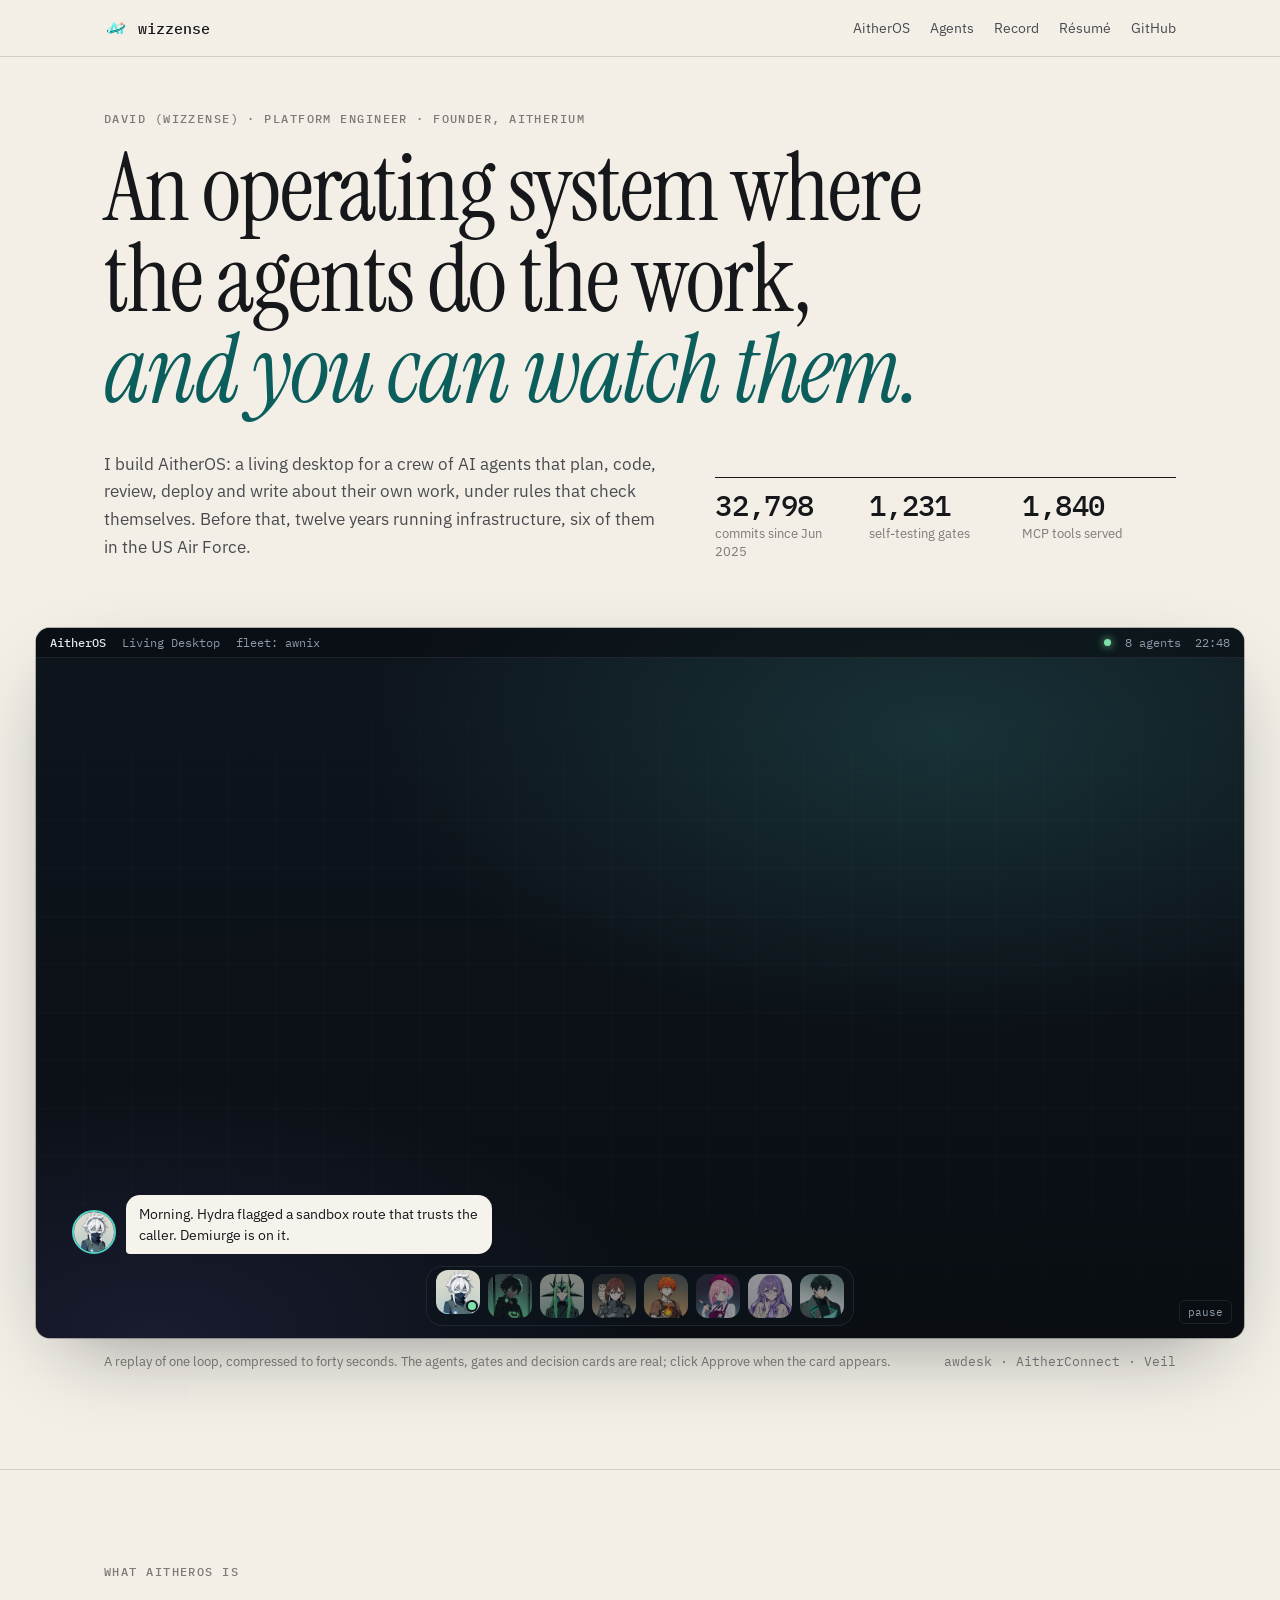
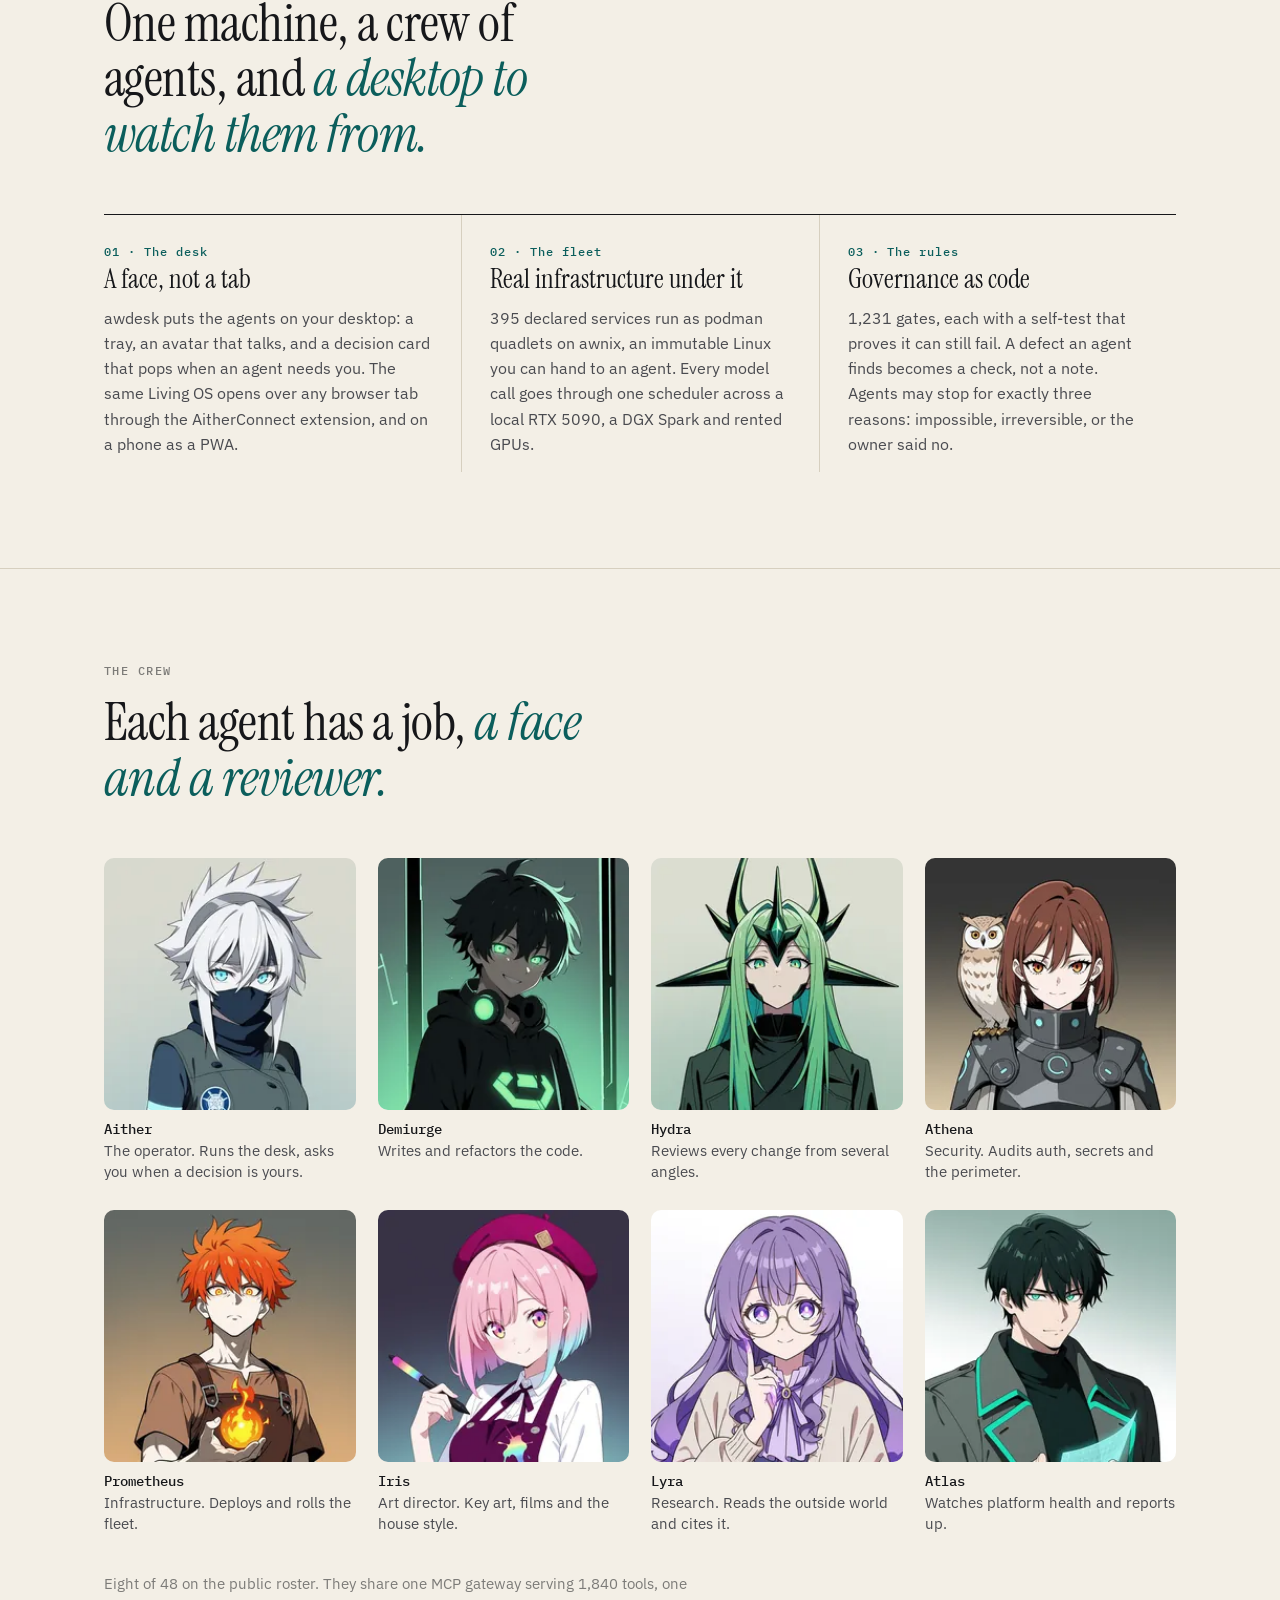
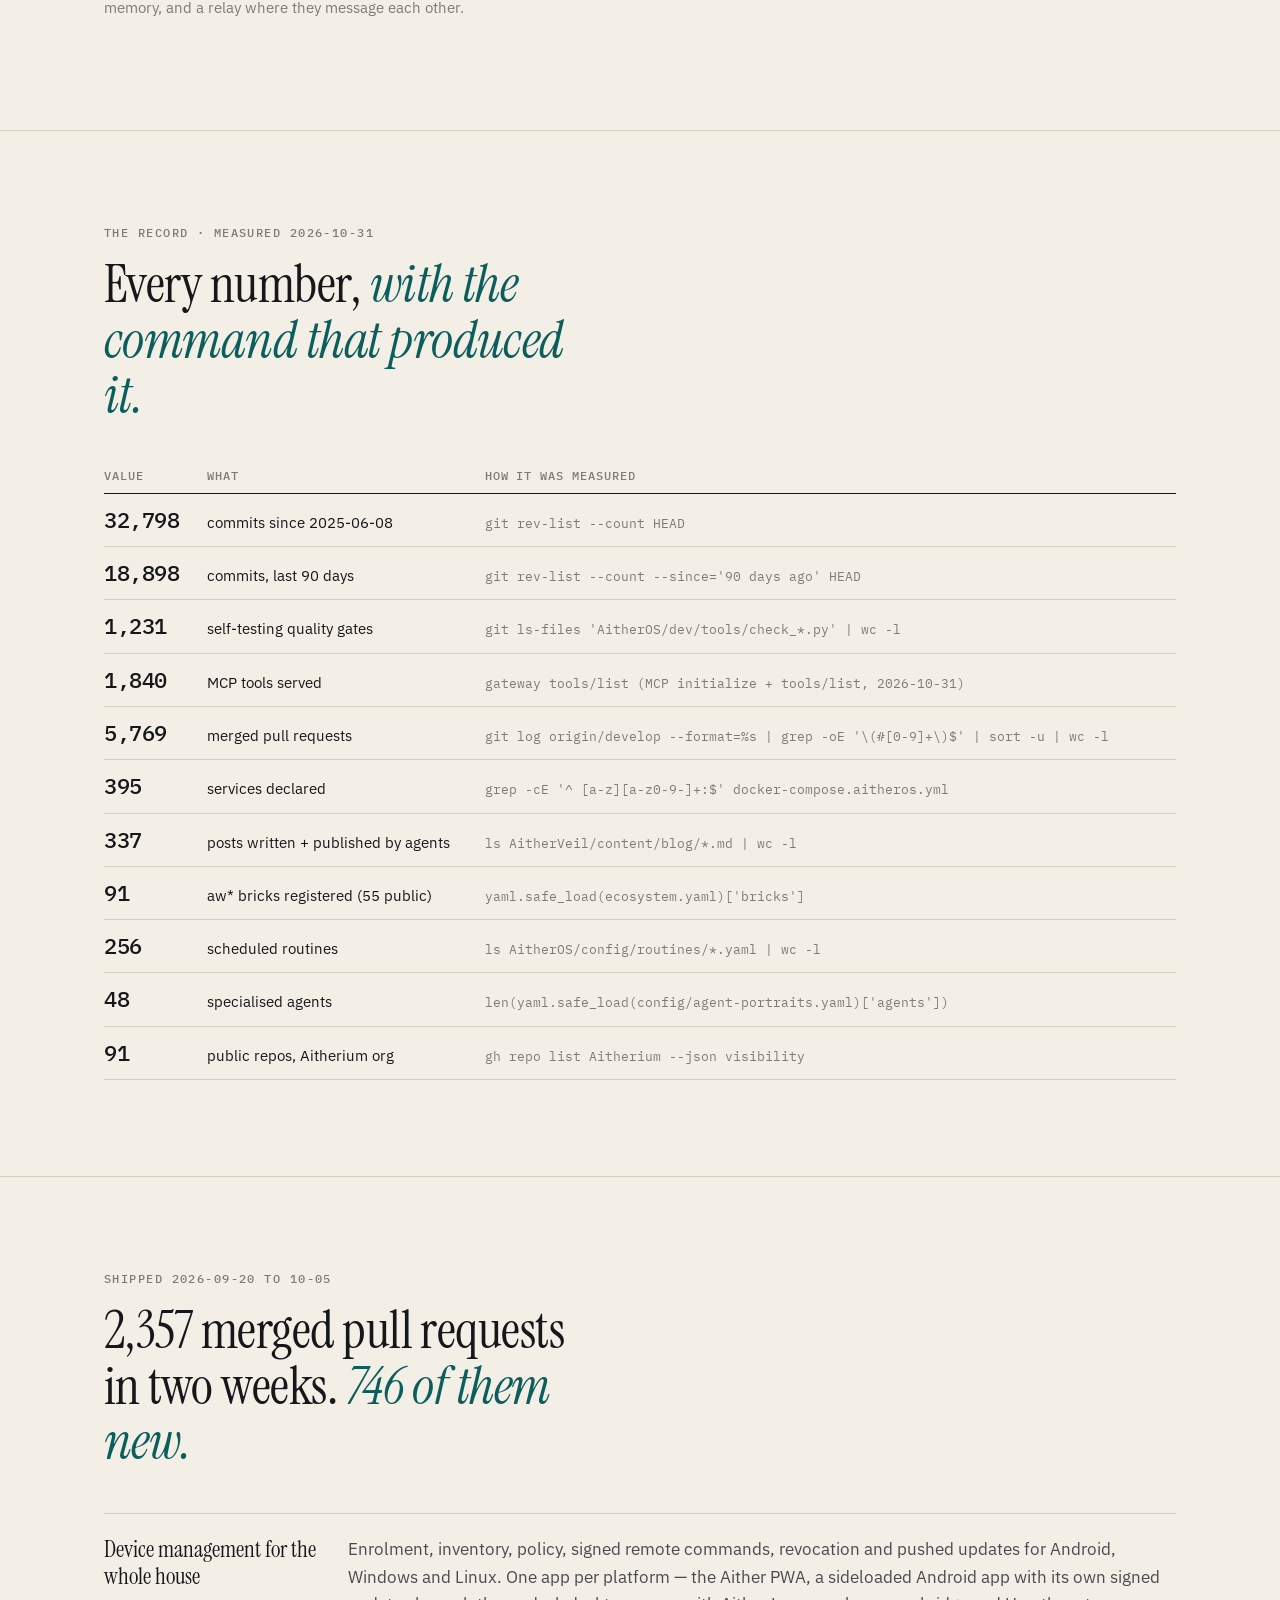
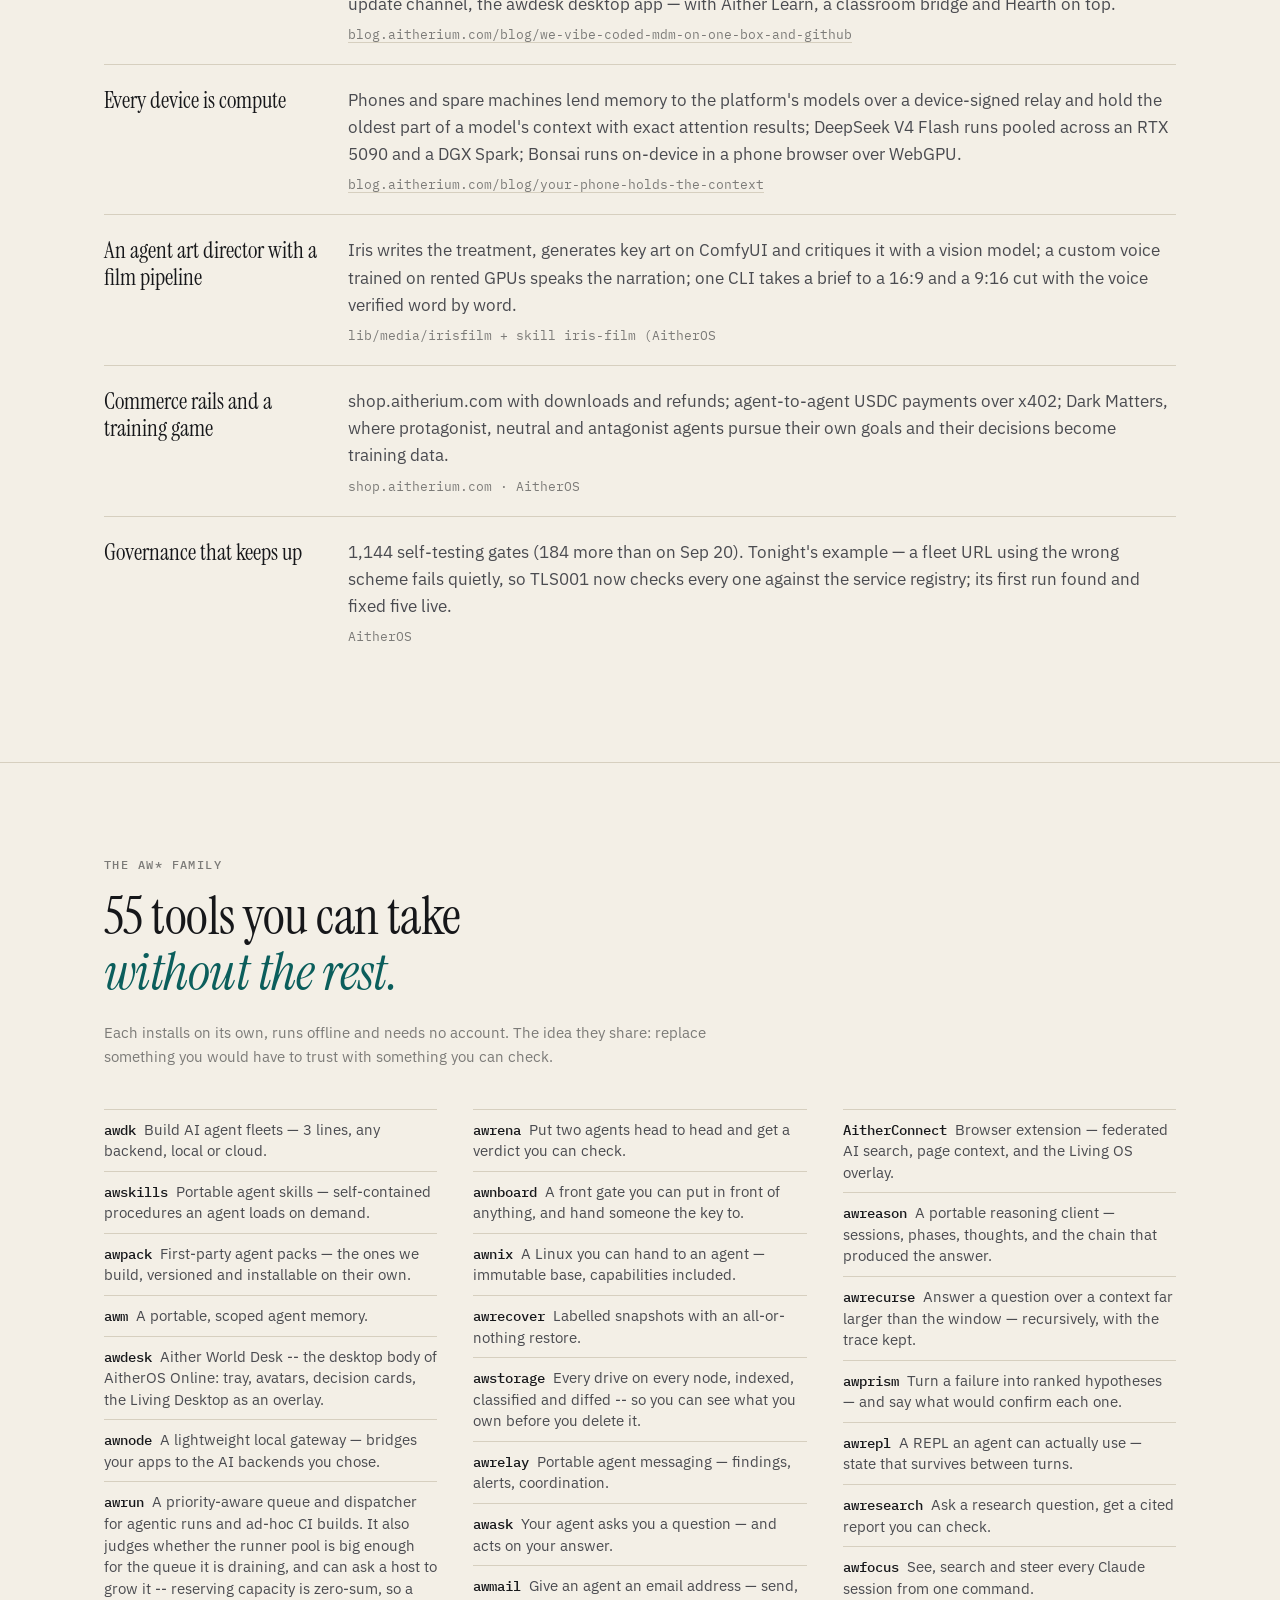
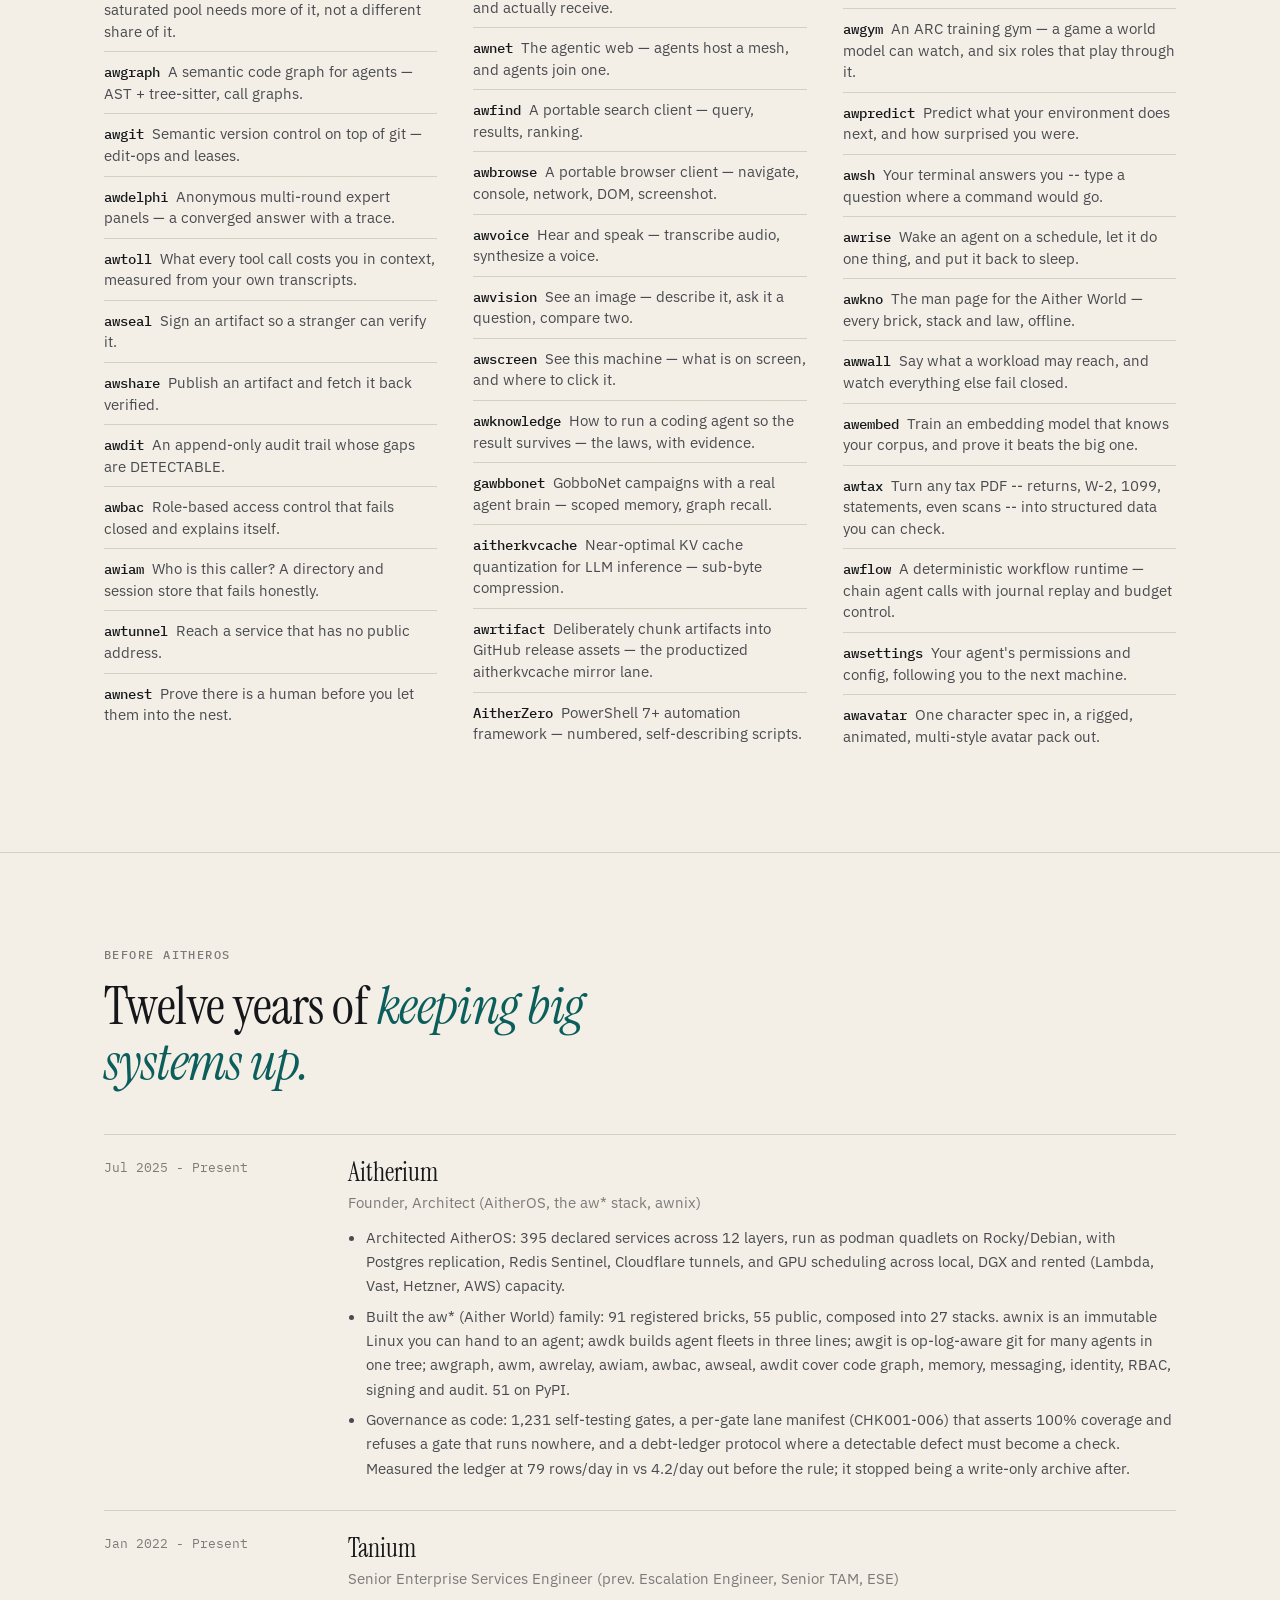
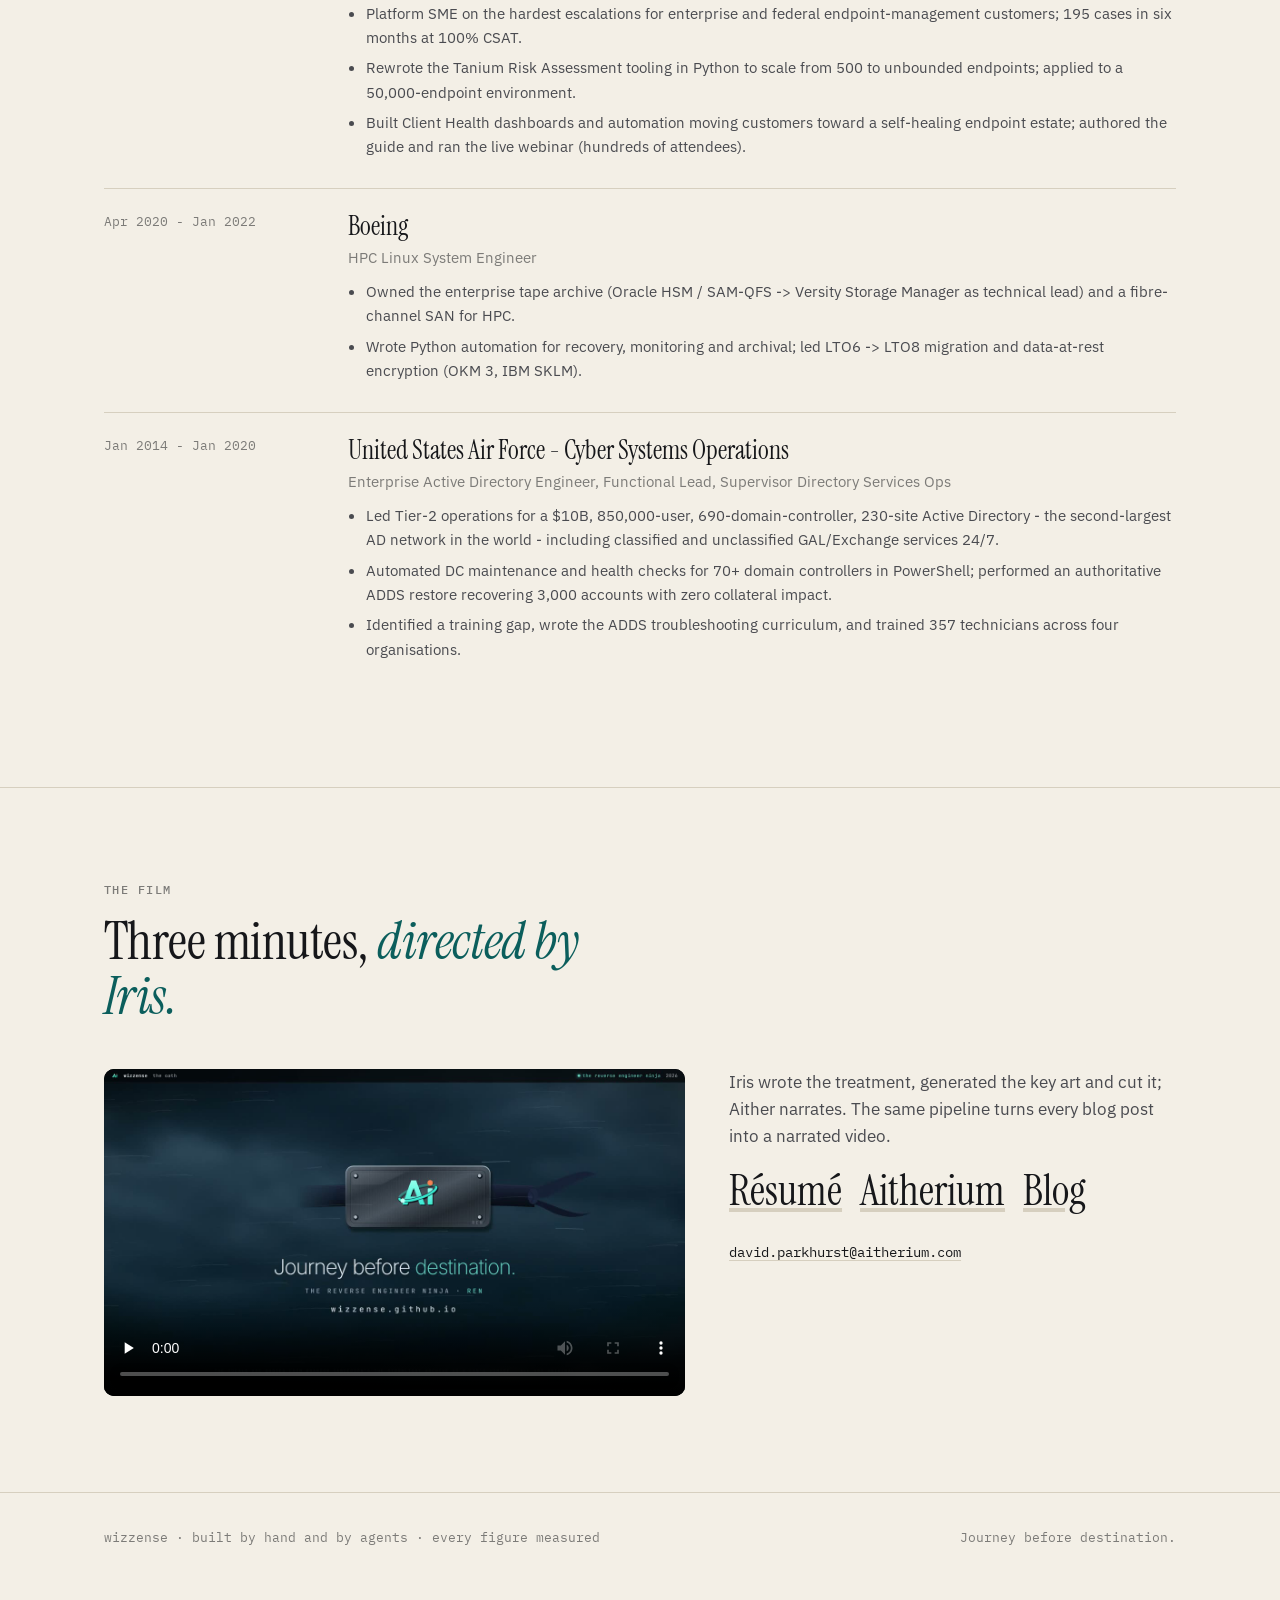
==== commit 45140424: "facts: re-measured 2026-10-31 (32,798 commits, 1,231 gates, 1,840 MCP tools) Every figure re-run aga" ====
--- a/docs/index.html
+++ b/docs/index.html
@@ -4,9 +4,9 @@
 <meta charset="utf-8">
 <meta name="viewport" content="width=device-width, initial-scale=1">
 <title>wizzense · AitherOS</title>
-<meta name="description" content="David (wizzense) builds AitherOS: a living desktop where a crew of AI agents plan, code, review and ship under self-testing gates. 29,340 commits, 1,144 gates, 86 aw* bricks.">
+<meta name="description" content="David (wizzense) builds AitherOS: a living desktop where a crew of AI agents plan, code, review and ship under self-testing gates. 32,798 commits, 1,231 gates, 91 aw* bricks.">
 <meta property="og:title" content="wizzense · AitherOS, the living desktop">
-<meta property="og:description" content="An operating system where the agents do the work, and you can watch them. 29,340 commits since June 2025, every number measured.">
+<meta property="og:description" content="An operating system where the agents do the work, and you can watch them. 32,798 commits since June 2025, every number measured.">
 <meta property="og:image" content="https://wizzense.github.io/video/journey-poster.jpg">
 <meta name="theme-color" content="#f3efe6" media="(prefers-color-scheme: light)">
 <meta name="theme-color" content="#101114" media="(prefers-color-scheme: dark)">
@@ -215,9 +215,9 @@
   <div class="intro">
     <p>I build AitherOS: a living desktop for a crew of AI agents that plan, code, review, deploy and write about their own work, under rules that check themselves. Before that, twelve years running infrastructure, six of them in the US Air Force.</p>
     <div class="facts">
-      <div><b>29,340</b><span>commits since Jun 2025</span></div>
-      <div><b>1,144</b><span>self-testing gates</span></div>
-      <div><b>1,703</b><span>MCP tools served</span></div>
+      <div><b>32,798</b><span>commits since Jun 2025</span></div>
+      <div><b>1,231</b><span>self-testing gates</span></div>
+      <div><b>1,840</b><span>MCP tools served</span></div>
     </div>
   </div>
 </div>
@@ -230,7 +230,7 @@
 
     <div class="win" id="w-code"><div class="tb"><img src="assets/agents/demiurge.webp" alt=""><b>Demiurge</b> lib/sandbox/routes.py<span class="st">writing</span></div><div class="bd" id="code"></div></div>
     <div class="win" id="w-review"><div class="tb"><img src="assets/agents/hydra.webp" alt=""><b>Hydra</b> review<span class="st">reading</span></div><div class="bd" id="review" style="white-space:pre-wrap"></div></div>
-    <div class="win" id="w-gates"><div class="tb"><img src="assets/agents/athena.webp" alt=""><b>Athena</b> run_gates.py<span class="st">running</span></div><div class="bd"><span class="counter" id="gcount">0</span> <span class="dim">/ 1,144 gates</span>
+    <div class="win" id="w-gates"><div class="tb"><img src="assets/agents/athena.webp" alt=""><b>Athena</b> run_gates.py<span class="st">running</span></div><div class="bd"><span class="counter" id="gcount">0</span> <span class="dim">/ 1,231 gates</span>
 <span id="gline" class="dim">checking…</span></div></div>
     <div class="win" id="w-deploy"><div class="tb"><img src="assets/agents/prometheus.webp" alt=""><b>Prometheus</b> ring deploy<span class="st">rolling</span></div><div class="bd" id="deploy" style="white-space:pre-wrap"></div></div>
     <div class="win" id="w-film"><div class="tb"><img src="assets/agents/iris.webp" alt=""><b>Iris</b> release film<span class="st">cutting</span></div><div class="frame"></div><div class="bar"><i></i></div><div class="bd dim">16:9 + 9:16 · voice checked word by word</div></div>
@@ -255,8 +255,8 @@
   <h2>One machine, a crew of agents, and <i>a desktop to watch them from.</i></h2>
   <div class="cols">
     <div><span class="n">01 · The desk</span><h3>A face, not a tab</h3><p>awdesk puts the agents on your desktop: a tray, an avatar that talks, and a decision card that pops when an agent needs you. The same Living OS opens over any browser tab through the AitherConnect extension, and on a phone as a PWA.</p></div>
-    <div><span class="n">02 · The fleet</span><h3>Real infrastructure under it</h3><p>381 declared services run as podman quadlets on awnix, an immutable Linux you can hand to an agent. Every model call goes through one scheduler across a local RTX 5090, a DGX Spark and rented GPUs.</p></div>
-    <div><span class="n">03 · The rules</span><h3>Governance as code</h3><p>1,144 gates, each with a self-test that proves it can still fail. A defect an agent finds becomes a check, not a note. Agents may stop for exactly three reasons: impossible, irreversible, or the owner said no.</p></div>
+    <div><span class="n">02 · The fleet</span><h3>Real infrastructure under it</h3><p>395 declared services run as podman quadlets on awnix, an immutable Linux you can hand to an agent. Every model call goes through one scheduler across a local RTX 5090, a DGX Spark and rented GPUs.</p></div>
+    <div><span class="n">03 · The rules</span><h3>Governance as code</h3><p>1,231 gates, each with a self-test that proves it can still fail. A defect an agent finds becomes a check, not a note. Agents may stop for exactly three reasons: impossible, irreversible, or the owner said no.</p></div>
   </div>
 </div></section>
 
@@ -264,11 +264,11 @@
   <p class="eyebrow">The crew</p>
   <h2>Each agent has a job, <i>a face and a reviewer.</i></h2>
   <div class="cast" id="castgrid"></div>
-  <p class="aside">Eight of 48 on the public roster. They share one MCP gateway serving 1,703 tools, one memory, and a relay where they message each other.</p>
+  <p class="aside">Eight of 48 on the public roster. They share one MCP gateway serving 1,840 tools, one memory, and a relay where they message each other.</p>
 </div></section>
 
 <section id="record"><div class="wrap">
-  <p class="eyebrow">The record · measured 2026-10-05</p>
+  <p class="eyebrow">The record · measured 2026-10-31</p>
   <h2>Every number, <i>with the command that produced it.</i></h2>
   <table class="rec"><thead><tr><th>Value</th><th>What</th><th>How it was measured</th></tr></thead><tbody id="rec"></tbody></table>
 </div></section>
@@ -309,7 +309,7 @@
 <footer><div class="wrap"><span>wizzense · built by hand and by agents · every figure measured</span><span>Journey before destination.</span></div></footer>
 
 <script>
-const D = {"identity":{"name":"David (wizzense)","handle":"wizzense","headline":"Platform Engineer. Founder & Architect, Aitherium / AitherOS. USAF veteran.","location":"remote","email":"david.parkhurst@aitherium.com","github":"github.com/wizzense","org":"github.com/Aitherium","site":"wizzense.github.io","blog":"blog.aitherium.com"},"summary":"I run a software factory, not a backlog. Over 15 months I built AitherOS — an AI-native operating platform where 48 specialised agents plan, code, review, audit, deploy and write about their own work — and used it to land 29,340 commits and 4,074 merged pull requests, 1,144 self-testing quality gates, 1,703 live MCP tools and 301 published posts, most of it authored and shipped by agents under programmatic governance I designed. Before that: 12 years racking, securing and automating enterprise infrastructure, including the second-largest Active Directory on earth for the US Air Force. I have scars from every layer of the stack and a documented, measured opinion about how autonomous systems fail. Platform engineering — orchestration, governance, memory, evaluation, self-healing, ship — is the job I have been doing, in the open, every day.","metrics":[{"key":"commits_total","value":29340,"label":"commits since 2025-06-08","how":"git rev-list --count HEAD"},{"key":"commits_90d","value":20346,"label":"commits, last 90 days","how":"git rev-list --count --since='90 days ago' HEAD"},{"key":"quality_gates","value":1144,"label":"self-testing quality gates","how":"git ls-files 'AitherOS/dev/tools/check_*.py' | wc -l"},{"key":"mcp_tools_served","value":1703,"label":"MCP tools served","how":"gateway tools/list (MCP initialize + tools/list, 2026-10-05)"},{"key":"merged_prs_total","value":4074,"label":"merged pull requests","how":"git log origin/develop --format=%s | grep -oE '\\(#[0-9]+\\)$' | sort -u | wc -l"},{"key":"compose_services","value":381,"label":"services declared","how":"grep -cE '^  [a-z][a-z0-9-]+:$' docker-compose.aitheros.yml"},{"key":"blog_posts","value":301,"label":"posts written + published by agents","how":"ls AitherVeil/content/blog/*.md | wc -l"},{"key":"aw_bricks_registered","value":86,"label":"aw* bricks registered (55 public)","how":"yaml.safe_load(ecosystem.yaml)['bricks']"},{"key":"routines","value":222,"label":"scheduled routines","how":"ls AitherOS/config/routines/*.yaml | wc -l"},{"key":"agents","value":48,"label":"specialised agents","how":"len(yaml.safe_load(config/agent-portraits.yaml)['agents'])"},{"key":"org_public_repos","value":87,"label":"public repos, Aitherium org","how":"gh repo list Aitherium --json visibility"}],"pypi":{"awdk":"3.8.60","awgit":"1.12.0","awgraph":"1.4.14","awrelay":"0.5.0"},"jd":[{"jd":"Architect Multi-Agent Systems","proof":"Designed the AitherOS dispatch ladder: a 33-agent roster (Demiurge codes, Hydra reviews, Athena audits, Apollo profiles, Prometheus deploys, Scribe documents) behind a single MCP gateway, with capability-based routing, swarm coding (11 parallel LLM agents), agent-to-agent mesh messaging (awrelay), and a ratchet loop (propose -> apply -> score -> keep/revert) driving measurable improvement. All LLM traffic routes through one priority scheduler (MicroScheduler) across a local RTX 5090, a DGX Spark pool and rented cloud GPUs."},{"jd":"Implement Automated Governance","proof":"Replaced manual review with 960 checker gates, each required to carry a --self-test proving it can still fail, each wired into one of four unattended lanes (CI, 4-hour in-fleet probe, host probe, self-test-only with a stated reason). A ledger rule forbids recording a mechanically detectable defect as a note: it must become a check. Stop hooks block a session that changed code without touching a gate or the ledger. A written \"no false blockers\" doctrine defines exactly three legitimate reasons an agent may stop (physically impossible, irreversible and destructive, owner said no) and measurably cut stalled loops."},{"jd":"Engineer Context and Memory","proof":"Built the semantic substrate agents work from: a code graph (awgraph, AST + tree-sitter call graphs, recall@25 measured), a repo-understanding layer (repowise), a portable scoped memory (awm), a knowledge graph with hybrid search (Nexus), a 25-question retrieval gold set with canaries that gate every chunking/embedding change, and a per-project doctrine file bind-mounted into every agent workspace. Trained a code-search embedder 13x smaller than its teacher that beats it, for $3 of GPU."},{"jd":"Build Rigorous Evaluation Frameworks","proof":"Every gate exits 0 / 1 / 2 (pass / violation / could-not-judge) and \"could not judge\" is never a pass. Built the gauntlet: capture -> change -> recapture -> blind A/B verdict -> raw-exit-code gate -> accept/reject with a rejected ledger. Caught a trainer that reported \"3 epochs over 20,000 records\" while touching 192 rows, an optimiser that had never run a round while logging \"completed\", and a mock-driven test suite that never executed the loop it tested. Bucketed metrics by seen/unseen so an aggregate at ceiling cannot hide a bucket at floor."},{"jd":"Design Self-Healing Loops","proof":"Autoheal + a death watchdog (opt-out) restart wedged services; a 4-hourly probe runs 136 live gates in-fleet and pages on VIOLATION and on DEAD separately; a data-writability gate auto-repairs non-sensitive permission drift and quarantines anything credential-shaped; a paging-path gate asserts the page itself LANDS by round-trip, after an outage where detection worked and the page died. Root-caused and documented the incidents (nine-hour WSL flap, thundering-herd boot storm, silent-empty SSE lanes) as gates, not memories."},{"jd":"Prototype and Deploy","proof":"Ship cadence: a new tenant app (backend, agent brain pack, portal, Cloudflare tunnel, GitHub Pages) in about ten minutes; three paying or pilot tenant appliances live (repair shop, game studio, political campaign tooling); 78 public repos; 51 packages on PyPI; an on-device 1.7B model running in a Pixel 10 browser talking to the platform; a WebMCP design studio in the browser; and every blog post converted to a narrated video by the pipeline that made the film on this page."}],"experience":[{"org":"Aitherium","title":"Founder, Architect (AitherOS, the aw* stack, awnix)","dates":"Jul 2025 - Present","bullets":["Architected AitherOS: 381 declared services across 12 layers, run as podman quadlets on Rocky/Debian, with Postgres replication, Redis Sentinel, Cloudflare tunnels, and GPU scheduling across local, DGX and rented (Lambda, Vast, Hetzner, AWS) capacity.","Built the aw* (Aither World) family: 86 registered bricks, 55 public, composed into 26 stacks. awnix is an immutable Linux you can hand to an agent; awdk builds agent fleets in three lines; awgit is op-log-aware git for many agents in one tree; awgraph, awm, awrelay, awiam, awbac, awseal, awdit cover code graph, memory, messaging, identity, RBAC, signing and audit. 51 on PyPI.","Governance as code: 1,144 self-testing gates, a per-gate lane manifest (CHK001-006) that asserts 100% coverage and refuses a gate that runs nowhere, and a debt-ledger protocol where a detectable defect must become a check. Measured the ledger at 79 rows/day in vs 4.2/day out before the rule; it stopped being a write-only archive after.","29,340 commits and 4,074 merged pull requests since June 2025 (20,346 commits in the last 90 days; 2,357 PRs, 746 of them features, between Sep 20 and Oct 5 alone), 40,985 tracked files, 301 blog posts, 222 scheduled routines - the majority authored by agents under those gates, with every claim required to carry its command and exit code.","Trained and shipped models: a code-search embedder 13x smaller than its teacher that beats it (recall measured on the platform's own corpus); Gemma-4 and orchestrator fine-tunes with a positive-baseline rule (a trainer must beat a named baseline or it is not a result); Bonsai 1.7B running in-browser on a phone.","Security posture designed fail-closed: authz gates deny on every non-happy path, no caller-supplied tenant ids in a decision, dual-key rotation of the fleet credential across 43 verifier sites, secrets vault with audit round-trip asserted by a gate.","Sold and operated real tenants: J Games & Repair, Digital Ground Game, Garg - each a generated repo, appliance image, brain pack and portal the customer owns."]},{"org":"Tanium","title":"Senior Enterprise Services Engineer (prev. Escalation Engineer, Senior TAM, ESE)","dates":"Jan 2022 - Present","bullets":["Platform SME on the hardest escalations for enterprise and federal endpoint-management customers; 195 cases in six months at 100% CSAT.","Rewrote the Tanium Risk Assessment tooling in Python to scale from 500 to unbounded endpoints; applied to a 50,000-endpoint environment.","Built Client Health dashboards and automation moving customers toward a self-healing endpoint estate; authored the guide and ran the live webinar (hundreds of attendees).","Fully automated a home lab through Tanium + PowerShell + Python as a self-managing environment - the seed of AitherOS.","2x Star Performer award (2024)."]},{"org":"Boeing","title":"HPC Linux System Engineer","dates":"Apr 2020 - Jan 2022","bullets":["Owned the enterprise tape archive (Oracle HSM / SAM-QFS -> Versity Storage Manager as technical lead) and a fibre-channel SAN for HPC.","Wrote Python automation for recovery, monitoring and archival; led LTO6 -> LTO8 migration and data-at-rest encryption (OKM 3, IBM SKLM)."]},{"org":"United States Air Force - Cyber Systems Operations","title":"Enterprise Active Directory Engineer, Functional Lead, Supervisor Directory Services Ops","dates":"Jan 2014 - Jan 2020","bullets":["Led Tier-2 operations for a $10B, 850,000-user, 690-domain-controller, 230-site Active Directory - the second-largest AD network in the world - including classified and unclassified GAL/Exchange services 24/7.","Automated DC maintenance and health checks for 70+ domain controllers in PowerShell; performed an authoritative ADDS restore recovering 3,000 accounts with zero collateral impact.","Identified a training gap, wrote the ADDS troubleshooting curriculum, and trained 357 technicians across four organisations.","Red Flag 17-1 blue-team operator, Superior Performer; Junior Technician of the Year 2017; Information Dominance award 2018; promoted SSgt in the 94th percentile."]}],"links":[{"label":"AitherOS / aw* org","url":"https://github.com/Aitherium"},{"label":"Blog (301 posts, agent-written and gated)","url":"https://blog.aitherium.com"},{"label":"13x smaller embedder beats its teacher","url":"https://blog.aitherium.com/code-search-embedder-13x-smaller-beats-its-teacher"},{"label":"We vibe-coded MDM on one box and GitHub","url":"https://blog.aitherium.com/blog/we-vibe-coded-mdm-on-one-box-and-github"},{"label":"Live demo hub","url":"https://demo.aitherium.com"},{"label":"Who I am (this site)","url":"https://wizzense.github.io"}],"recent":[{"title":"Device management for the whole house","body":"Enrolment, inventory, policy, signed remote commands, revocation and pushed updates for Android, Windows and Linux. One app per platform — the Aither PWA, a sideloaded Android app with its own signed update channel, the awdesk desktop app — with Aither Learn, a classroom bridge and Hearth on top.","ev":"blog.aitherium.com/blog/we-vibe-coded-mdm-on-one-box-and-github"},{"title":"Every device is compute","body":"Phones and spare machines lend memory to the platform's models over a device-signed relay and hold the oldest part of a model's context with exact attention results; DeepSeek V4 Flash runs pooled across an RTX 5090 and a DGX Spark; Bonsai runs on-device in a phone browser over WebGPU.","ev":"blog.aitherium.com/blog/your-phone-holds-the-context"},{"title":"An agent art director with a film pipeline","body":"Iris writes the treatment, generates key art on ComfyUI and critiques it with a vision model; a custom voice trained on rented GPUs speaks the narration; one CLI takes a brief to a 16:9 and a 9:16 cut with the voice verified word by word.","ev":"lib/media/irisfilm + skill iris-film (AitherOS"},{"title":"Commerce rails and a training game","body":"shop.aitherium.com with downloads and refunds; agent-to-agent USDC payments over x402; Dark Matters, where protagonist, neutral and antagonist agents pursue their own goals and their decisions become training data.","ev":"shop.aitherium.com · AitherOS"},{"title":"Governance that keeps up","body":"1,144 self-testing gates (184 more than on Sep 20). Tonight's example — a fleet URL using the wrong scheme fails quietly, so TLS001 now checks every one against the service registry; its first run found and fixed five live.","ev":"AitherOS"}],"bricks":[{"id":"awdk","tagline":"Build AI agent fleets — 3 lines, any backend, local or cloud.","status":"public"},{"id":"awskills","tagline":"Portable agent skills — self-contained procedures an agent loads on demand.","status":"public"},{"id":"awpack","tagline":"First-party agent packs — the ones we build, versioned and installable on their own.","status":"public"},{"id":"awm","tagline":"A portable, scoped agent memory.","status":"public"},{"id":"aitheros","tagline":"One file you run, and the machine has a local AI stack.","status":"unpublished"},{"id":"awdaemons","tagline":"The AitherOS daemons as one file — no Python, no signing, no install.","status":"unpublished"},{"id":"awdesk","tagline":"Aither World Desk -- the desktop body of AitherOS Online: tray, avatars, decision cards, the Living Desktop as an overlay.","status":"public"},{"id":"awnode","tagline":"A lightweight local gateway — bridges your apps to the AI backends you chose.","status":"public"},{"id":"awrun","tagline":"A priority-aware queue and dispatcher for agentic runs and ad-hoc CI builds. It also judges whether the runner pool is big enough for the queue it is draining, and can ask a host to grow it -- reserving capacity is zero-sum, so a saturated pool needs more of it, not a different share of it.","status":"public"},{"id":"awpool","tagline":"The free half of the elastic work pool: dispatches public-safe work onto the free GitHub-hosted runners of the public aw* mirrors, so their idle CI minutes become compute. awrun remains the paid/self-hosted lane; this is its free twin.","status":"unpublished"},{"id":"awgraph","tagline":"A semantic code graph for agents — AST + tree-sitter, call graphs.","status":"public"},{"id":"awgit","tagline":"Semantic version control on top of git — edit-ops and leases.","status":"public"},{"id":"awdelphi","tagline":"Anonymous multi-round expert panels — a converged answer with a trace.","status":"public"},{"id":"awclassify","tagline":"Classify any document -- what it is, who may read it, who it is for, what it is about.","status":"no-pages"},{"id":"awdecide","tagline":"One typed-decision contract -- choice / score / bool with a probability -- over a ladder of backends you already run (rules, tiny local models, an LLM's logprobs), fail-closed, with a Brier ledger that resolves every decision against its outcome.","status":"no-pages"},{"id":"awtoll","tagline":"What every tool call costs you in context, measured from your own transcripts.","status":"public"},{"id":"awseal","tagline":"Sign an artifact so a stranger can verify it.","status":"public"},{"id":"awshare","tagline":"Publish an artifact and fetch it back verified.","status":"public"},{"id":"awdit","tagline":"An append-only audit trail whose gaps are DETECTABLE.","status":"public"},{"id":"awbac","tagline":"Role-based access control that fails closed and explains itself.","status":"public"},{"id":"awiam","tagline":"Who is this caller? A directory and session store that fails honestly.","status":"public"},{"id":"awtunnel","tagline":"Reach a service that has no public address.","status":"public"},{"id":"awnest","tagline":"Prove there is a human before you let them into the nest.","status":"public"},{"id":"awrena","tagline":"Put two agents head to head and get a verdict you can check.","status":"public"},{"id":"awnboard","tagline":"A front gate you can put in front of anything, and hand someone the key to.","status":"public"},{"id":"awscope","tagline":"One scope graph for work and home, where crossing between them takes consent.","status":"planned"},{"id":"awnix","tagline":"A Linux you can hand to an agent — immutable base, capabilities included.","status":"public"},{"id":"awrecover","tagline":"Labelled snapshots with an all-or-nothing restore.","status":"public"},{"id":"awstorage","tagline":"Every drive on every node, indexed, classified and diffed -- so you can see what you own before you delete it.","status":"public"},{"id":"awsync","tagline":"Keep one client in step with a platform — and never confuse \"cannot tell\" with \"fine\".","status":"merged"},{"id":"awrelay","tagline":"Portable agent messaging — findings, alerts, coordination.","status":"public"},{"id":"awask","tagline":"Your agent asks you a question — and acts on your answer.","status":"public"},{"id":"awmail","tagline":"Give an agent an email address — send, and actually receive.","status":"public"},{"id":"mediaforge","tagline":"The creative studio — search the boards, render scenes, keep the character.","status":"unpublished"},{"id":"awnet","tagline":"The agentic web — agents host a mesh, and agents join one.","status":"public"},{"id":"awspaces","tagline":"A place, not a page: every human gets a Space -- a hand-made page, files and a companion agent that is theirs -- and Spaces link to Spaces. Early-2000s internet (Neocities, Newgrounds, Neopets, RuneScape) with local-first AI underneath.","status":"planned"},{"id":"awswarm","tagline":"Run one model too big for any single GPU across a pool of small ones.","status":"no-pages"},{"id":"awcache","tagline":"Let a second node skip its prefill because a first node already paid for it.","status":"planned"},{"id":"awfind","tagline":"A portable search client — query, results, ranking.","status":"public"},{"id":"awbrowse","tagline":"A portable browser client — navigate, console, network, DOM, screenshot.","status":"public"},{"id":"awprove","tagline":"Drive a page as the real user, check what rendered, and get a test that goes red if it stops being true.","status":"unpublished"},{"id":"awdeck","tagline":"An outline becomes a narrated video -- and the file says which voice really spoke it.","status":"planned"},{"id":"awvoice","tagline":"Hear and speak — transcribe audio, synthesize a voice.","status":"public"},{"id":"awvision","tagline":"See an image — describe it, ask it a question, compare two.","status":"public"},{"id":"awscreen","tagline":"See this machine — what is on screen, and where to click it.","status":"public"},{"id":"awforge","tagline":"A render pipeline you drive from an agent — grade, master, animate, train.","status":"planned"},{"id":"awkit","tagline":"Render an agent panel from a tool result — one component, any React app.","status":"no-pages"},{"id":"awbeads","tagline":"A spatial canvas for a page — arrange things, connect them, and keep the arrangement.","status":"no-pages"},{"id":"awsprite","tagline":"Hatch a companion that grows only from what you teach it, then take it home.","status":"unpublished"},{"id":"awbonsai","tagline":"Run a real model in the visitor's own browser — no server round trip, no upload.","status":"no-pages"},{"id":"awasp","tagline":"Stream a multi-gigabyte model onto a device that cannot hold it all at once.","status":"planned"},{"id":"awknowledge","tagline":"How to run a coding agent so the result survives — the laws, with evidence.","status":"public"},{"id":"awbrain","tagline":"Your history as a wiki of linked markdown — claims pinned to the evidence.","status":"no-pages"},{"id":"gawbbonet","tagline":"GobboNet campaigns with a real agent brain — scoped memory, graph recall.","status":"public"},{"id":"aitherkvcache","tagline":"Near-optimal KV cache quantization for LLM inference — sub-byte compression.","status":"public"},{"id":"awrtifact","tagline":"Deliberately chunk artifacts into GitHub release assets — the productized aitherkvcache mirror lane.","status":"public"},{"id":"AitherZero","tagline":"PowerShell 7+ automation framework — numbered, self-describing scripts.","status":"public"},{"id":"AitherConnect","tagline":"Browser extension — federated AI search, page context, and the Living OS overlay.","status":"public"},{"id":"awreason","tagline":"A portable reasoning client — sessions, phases, thoughts, and the chain that produced the answer.","status":"public"},{"id":"awrecurse","tagline":"Answer a question over a context far larger than the window — recursively, with the trace kept.","status":"public"},{"id":"awprism","tagline":"Turn a failure into ranked hypotheses — and say what would confirm each one.","status":"public"},{"id":"awrepl","tagline":"A REPL an agent can actually use — state that survives between turns.","status":"public"},{"id":"awreport","tagline":"File a bug report that has already scrubbed your secrets and collapsed the duplicate.","status":"no-pages"},{"id":"awresearch","tagline":"Ask a research question, get a cited report you can check.","status":"public"},{"id":"awfocus","tagline":"See, search and steer every Claude session from one command.","status":"public"},{"id":"awgym","tagline":"An ARC training gym — a game a world model can watch, and six roles that play through it.","status":"public"},{"id":"awpredict","tagline":"Predict what your environment does next, and how surprised you were.","status":"public"},{"id":"awevolve","tagline":"Point an agent at a file and a command that scores it, and let it improve.","status":"no-pages"},{"id":"awsh","tagline":"Your terminal answers you -- type a question where a command would go.","status":"public"},{"id":"awlab","tagline":"Run one experiment, keep the score, and let a loop decide against it.","status":"planned"},{"id":"awmine","tagline":"Mine what your agents did -- outcomes, lessons and procedures out of the transcripts they left behind.","status":"no-pages"},{"id":"awrise","tagline":"Wake an agent on a schedule, let it do one thing, and put it back to sleep.","status":"public"},{"id":"awkno","tagline":"The man page for the Aither World — every brick, stack and law, offline.","status":"public"},{"id":"awwall","tagline":"Say what a workload may reach, and watch everything else fail closed.","status":"public"},{"id":"awrouter","tagline":"OpenRouter for your own fleet: pick a model backend by cost/latency/ capability, fail over, fit the context window, stream. Standalone, OpenAI-compatible, no Aither-specifics required to be valuable.","status":"no-pages"},{"id":"awembed","tagline":"Train an embedding model that knows your corpus, and prove it beats the big one.","status":"public"},{"id":"awdata","tagline":"Open labelled corpora you can train and measure against, with the code that built them.","status":"planned"},{"id":"awmod","tagline":"Wire the agent harness you already use into a fleet you already run.","status":"planned"},{"id":"awlog","tagline":"Ask your logs what is actually failing, instead of grepping them.","status":"planned"},{"id":"awtax","tagline":"Turn any tax PDF -- returns, W-2, 1099, statements, even scans -- into structured data you can check.","status":"public"},{"id":"awflow","tagline":"A deterministic workflow runtime — chain agent calls with journal replay and budget control.","status":"public"},{"id":"awsettings","tagline":"Your agent's permissions and config, following you to the next machine.","status":"public"},{"id":"awresume","tagline":"The coding sessions you had open, reopened after the reboot.","status":"planned"},{"id":"awavatar","tagline":"One character spec in, a rigged, animated, multi-style avatar pack out.","status":"public"},{"id":"awsaga","tagline":"Start a world from a pack and take one turn the continuity checker can refuse.","status":"planned"},{"id":"awiris","tagline":"Hand it three reference images and get one style card and one critique back.","status":"planned"}],"stacks":[{"id":"the-studio","bricks":["awforge","awfind","awbrowse","awresearch","awm"],"tagline":"The studio"},{"id":"agent-vm","bricks":["awnix","awdk","awskills","awkno","awsettings"],"tagline":"The bare agent VM"},{"id":"agent-senses","bricks":["awfind","awbrowse","awvoice","awvision","awscreen","awdk"],"tagline":"Senses"},{"id":"avatar-ensemble","bricks":["awdk","awsh","awvoice","awvision","awsprite","awdesk"],"tagline":"Avatar ensemble"},{"id":"provenance","bricks":["awseal","awshare","awdit","awbac"],"tagline":"Provenance"},{"id":"shared-worktree","bricks":["awgit","awgraph","awrelay","awm"],"tagline":"Many agents, one repo"},{"id":"the-front-door","bricks":["awnboard","awnest","awiam","awbac","awdit"],"tagline":"The front door"},{"id":"who-what-did","bricks":["awiam","awbac","awdit"],"tagline":"Identity, authority, and the record"},{"id":"one-surface","bricks":["awkit","awdk","awnode","awiam","awbac"],"tagline":"One surface — agent panels, not hand-built UIs"},{"id":"the-reasoning-loop","bricks":["awreason","awprism","awrepl","awrecurse"],"tagline":"The reasoning loop"},{"id":"cited-research","bricks":["awresearch","awfind","awbrowse","awm"],"tagline":"Research you can check"},{"id":"personal-mesh-pool","bricks":["awnet","awnode","awdk"],"tagline":"A pool across your own devices"},{"id":"personal-agent-home","bricks":["awdesk","AitherConnect","awsprite","awdk","awm","awkno","awknowledge","awnboard","awiam","awtunnel","awnet","awnode","awnix","awsh"],"tagline":"A personal agent that lives with you -- desk, browser, site, devices, tunnels"},{"id":"browser-companion-graduation","bricks":["awsprite","awbonsai","awdk","awsh","awnode"],"tagline":"Grow a companion in the browser, then take it home"},{"id":"inference-commons","bricks":["awnix","awnode","awnet","awcache","awswarm","awpool","aitherkvcache","awrtifact","awtunnel","awwall"],"tagline":"The inference commons -- pool compute, storage and caches across strangers' nodes"},{"id":"retrieval-you-trained","bricks":["awembed","awdata","awgraph","awfind","awm","awdk"],"tagline":"Retrieval you trained yourself"},{"id":"dark-matters-living-world","bricks":["awavatar","awdk","awdecide","awsprite","awrtifact","awrun"],"tagline":"Dark Matters Living World"},{"id":"creator-stack","bricks":["awsaga","mediaforge","awiris","awsprite","awdesk","awbonsai","awdk","awnode","AitherConnect","awrtifact"],"tagline":"The Creator Stack — Saga + Media Forge + Iris on your own machine"},{"id":"set-and-forget","bricks":["awrise","awrun","awrelay","awask","awdk"],"tagline":"Set and forget -- the clock, the queue, and the record"},{"id":"open-scheduler","bricks":["awrouter","awrun","awrise","awnode","awdk"],"tagline":"The scheduler, open -- route, queue, clock"},{"id":"agentic-orchestrator","bricks":["awrun","awflow","awrise","awrouter","awnode","awdk","awrepl","awnix","awiam","awbac","awdit","awseal","awshare"],"tagline":"An orchestrator for agent workloads -- stateful, governed, no cluster"},{"id":"wake-learning-loop","bricks":["awrise","awm","awpredict","awdecide","awembed","awevolve","awdk"],"tagline":"A scheduler that learns -- pillars 2, 3 and 6 for wakes"},{"id":"train-what-you-run","bricks":["awrise","awdata","awlab","awevolve","awdecide","awdk"],"tagline":"Train what you run -- harvest, train, score, keep-or-revert, on a wake"},{"id":"mine-what-you-ran","bricks":["awmine","awtoll","awm","awdata","awdecide","awskills","awdk","awrise"],"tagline":"Mine what you ran -- transcripts in, packs and outcomes out"},{"id":"the-daily-driver","bricks":["awsh","awdk","awnode","awdesk","awskills"],"tagline":"The daily driver"},{"id":"the-aither-way-claude-code","bricks":["awdk","awsh","awsettings","awskills","awknowledge","awkno","awgit","awrelay","awm","awgraph","awfind","awfocus","awprism","awdecide","awvoice"],"tagline":"The Aither way to run Claude Code"}]};
+const D = {"identity":{"name":"David (wizzense)","handle":"wizzense","headline":"Platform Engineer. Founder & Architect, Aitherium / AitherOS. USAF veteran.","location":"remote","email":"david.parkhurst@aitherium.com","github":"github.com/wizzense","org":"github.com/Aitherium","site":"wizzense.github.io","blog":"blog.aitherium.com"},"summary":"I run a software factory, not a backlog. Over 15 months I built AitherOS — an AI-native operating platform where 48 specialised agents plan, code, review, audit, deploy and write about their own work — and used it to land 32,798 commits and 5,769 merged pull requests, 1,231 self-testing quality gates, 1,840 live MCP tools and 337 published posts, most of it authored and shipped by agents under programmatic governance I designed. Before that: 12 years racking, securing and automating enterprise infrastructure, including the second-largest Active Directory on earth for the US Air Force. I have scars from every layer of the stack and a documented, measured opinion about how autonomous systems fail. Platform engineering — orchestration, governance, memory, evaluation, self-healing, ship — is the job I have been doing, in the open, every day.","metrics":[{"key":"commits_total","value":32798,"label":"commits since 2025-06-08","how":"git rev-list --count HEAD"},{"key":"commits_90d","value":18898,"label":"commits, last 90 days","how":"git rev-list --count --since='90 days ago' HEAD"},{"key":"quality_gates","value":1231,"label":"self-testing quality gates","how":"git ls-files 'AitherOS/dev/tools/check_*.py' | wc -l"},{"key":"mcp_tools_served","value":1840,"label":"MCP tools served","how":"gateway tools/list (MCP initialize + tools/list, 2026-10-31)"},{"key":"merged_prs_total","value":5769,"label":"merged pull requests","how":"git log origin/develop --format=%s | grep -oE '\\(#[0-9]+\\)$' | sort -u | wc -l"},{"key":"compose_services","value":395,"label":"services declared","how":"grep -cE '^  [a-z][a-z0-9-]+:$' docker-compose.aitheros.yml"},{"key":"blog_posts","value":337,"label":"posts written + published by agents","how":"ls AitherVeil/content/blog/*.md | wc -l"},{"key":"aw_bricks_registered","value":91,"label":"aw* bricks registered (55 public)","how":"yaml.safe_load(ecosystem.yaml)['bricks']"},{"key":"routines","value":256,"label":"scheduled routines","how":"ls AitherOS/config/routines/*.yaml | wc -l"},{"key":"agents","value":48,"label":"specialised agents","how":"len(yaml.safe_load(config/agent-portraits.yaml)['agents'])"},{"key":"org_public_repos","value":91,"label":"public repos, Aitherium org","how":"gh repo list Aitherium --json visibility"}],"pypi":{"awdk":"3.8.60","awgit":"1.12.0","awgraph":"1.4.14","awrelay":"0.5.0"},"jd":[{"jd":"Architect Multi-Agent Systems","proof":"Designed the AitherOS dispatch ladder: a 33-agent roster (Demiurge codes, Hydra reviews, Athena audits, Apollo profiles, Prometheus deploys, Scribe documents) behind a single MCP gateway, with capability-based routing, swarm coding (11 parallel LLM agents), agent-to-agent mesh messaging (awrelay), and a ratchet loop (propose -> apply -> score -> keep/revert) driving measurable improvement. All LLM traffic routes through one priority scheduler (MicroScheduler) across a local RTX 5090, a DGX Spark pool and rented cloud GPUs."},{"jd":"Implement Automated Governance","proof":"Replaced manual review with 960 checker gates, each required to carry a --self-test proving it can still fail, each wired into one of four unattended lanes (CI, 4-hour in-fleet probe, host probe, self-test-only with a stated reason). A ledger rule forbids recording a mechanically detectable defect as a note: it must become a check. Stop hooks block a session that changed code without touching a gate or the ledger. A written \"no false blockers\" doctrine defines exactly three legitimate reasons an agent may stop (physically impossible, irreversible and destructive, owner said no) and measurably cut stalled loops."},{"jd":"Engineer Context and Memory","proof":"Built the semantic substrate agents work from: a code graph (awgraph, AST + tree-sitter call graphs, recall@25 measured), a repo-understanding layer (repowise), a portable scoped memory (awm), a knowledge graph with hybrid search (Nexus), a 25-question retrieval gold set with canaries that gate every chunking/embedding change, and a per-project doctrine file bind-mounted into every agent workspace. Trained a code-search embedder 13x smaller than its teacher that beats it, for $3 of GPU."},{"jd":"Build Rigorous Evaluation Frameworks","proof":"Every gate exits 0 / 1 / 2 (pass / violation / could-not-judge) and \"could not judge\" is never a pass. Built the gauntlet: capture -> change -> recapture -> blind A/B verdict -> raw-exit-code gate -> accept/reject with a rejected ledger. Caught a trainer that reported \"3 epochs over 20,000 records\" while touching 192 rows, an optimiser that had never run a round while logging \"completed\", and a mock-driven test suite that never executed the loop it tested. Bucketed metrics by seen/unseen so an aggregate at ceiling cannot hide a bucket at floor."},{"jd":"Design Self-Healing Loops","proof":"Autoheal + a death watchdog (opt-out) restart wedged services; a 4-hourly probe runs 136 live gates in-fleet and pages on VIOLATION and on DEAD separately; a data-writability gate auto-repairs non-sensitive permission drift and quarantines anything credential-shaped; a paging-path gate asserts the page itself LANDS by round-trip, after an outage where detection worked and the page died. Root-caused and documented the incidents (nine-hour WSL flap, thundering-herd boot storm, silent-empty SSE lanes) as gates, not memories."},{"jd":"Prototype and Deploy","proof":"Ship cadence: a new tenant app (backend, agent brain pack, portal, Cloudflare tunnel, GitHub Pages) in about ten minutes; three paying or pilot tenant appliances live (repair shop, game studio, political campaign tooling); 78 public repos; 51 packages on PyPI; an on-device 1.7B model running in a Pixel 10 browser talking to the platform; a WebMCP design studio in the browser; and every blog post converted to a narrated video by the pipeline that made the film on this page."}],"experience":[{"org":"Aitherium","title":"Founder, Architect (AitherOS, the aw* stack, awnix)","dates":"Jul 2025 - Present","bullets":["Architected AitherOS: 395 declared services across 12 layers, run as podman quadlets on Rocky/Debian, with Postgres replication, Redis Sentinel, Cloudflare tunnels, and GPU scheduling across local, DGX and rented (Lambda, Vast, Hetzner, AWS) capacity.","Built the aw* (Aither World) family: 91 registered bricks, 55 public, composed into 27 stacks. awnix is an immutable Linux you can hand to an agent; awdk builds agent fleets in three lines; awgit is op-log-aware git for many agents in one tree; awgraph, awm, awrelay, awiam, awbac, awseal, awdit cover code graph, memory, messaging, identity, RBAC, signing and audit. 51 on PyPI.","Governance as code: 1,231 self-testing gates, a per-gate lane manifest (CHK001-006) that asserts 100% coverage and refuses a gate that runs nowhere, and a debt-ledger protocol where a detectable defect must become a check. Measured the ledger at 79 rows/day in vs 4.2/day out before the rule; it stopped being a write-only archive after.","32,798 commits and 5,769 merged pull requests since June 2025 (18,898 commits in the last 90 days; 2,357 PRs, 746 of them features, between Sep 20 and Oct 5 alone), 45,816 tracked files, 337 blog posts, 256 scheduled routines - the majority authored by agents under those gates, with every claim required to carry its command and exit code.","Trained and shipped models: a code-search embedder 13x smaller than its teacher that beats it (recall measured on the platform's own corpus); Gemma-4 and orchestrator fine-tunes with a positive-baseline rule (a trainer must beat a named baseline or it is not a result); Bonsai 1.7B running in-browser on a phone.","Security posture designed fail-closed: authz gates deny on every non-happy path, no caller-supplied tenant ids in a decision, dual-key rotation of the fleet credential across 43 verifier sites, secrets vault with audit round-trip asserted by a gate.","Sold and operated real tenants: J Games & Repair, Digital Ground Game, Garg - each a generated repo, appliance image, brain pack and portal the customer owns."]},{"org":"Tanium","title":"Senior Enterprise Services Engineer (prev. Escalation Engineer, Senior TAM, ESE)","dates":"Jan 2022 - Present","bullets":["Platform SME on the hardest escalations for enterprise and federal endpoint-management customers; 195 cases in six months at 100% CSAT.","Rewrote the Tanium Risk Assessment tooling in Python to scale from 500 to unbounded endpoints; applied to a 50,000-endpoint environment.","Built Client Health dashboards and automation moving customers toward a self-healing endpoint estate; authored the guide and ran the live webinar (hundreds of attendees).","Fully automated a home lab through Tanium + PowerShell + Python as a self-managing environment - the seed of AitherOS.","2x Star Performer award (2024)."]},{"org":"Boeing","title":"HPC Linux System Engineer","dates":"Apr 2020 - Jan 2022","bullets":["Owned the enterprise tape archive (Oracle HSM / SAM-QFS -> Versity Storage Manager as technical lead) and a fibre-channel SAN for HPC.","Wrote Python automation for recovery, monitoring and archival; led LTO6 -> LTO8 migration and data-at-rest encryption (OKM 3, IBM SKLM)."]},{"org":"United States Air Force - Cyber Systems Operations","title":"Enterprise Active Directory Engineer, Functional Lead, Supervisor Directory Services Ops","dates":"Jan 2014 - Jan 2020","bullets":["Led Tier-2 operations for a $10B, 850,000-user, 690-domain-controller, 230-site Active Directory - the second-largest AD network in the world - including classified and unclassified GAL/Exchange services 24/7.","Automated DC maintenance and health checks for 70+ domain controllers in PowerShell; performed an authoritative ADDS restore recovering 3,000 accounts with zero collateral impact.","Identified a training gap, wrote the ADDS troubleshooting curriculum, and trained 357 technicians across four organisations.","Red Flag 17-1 blue-team operator, Superior Performer; Junior Technician of the Year 2017; Information Dominance award 2018; promoted SSgt in the 94th percentile."]}],"links":[{"label":"AitherOS / aw* org","url":"https://github.com/Aitherium"},{"label":"Blog (337 posts, agent-written and gated)","url":"https://blog.aitherium.com"},{"label":"13x smaller embedder beats its teacher","url":"https://blog.aitherium.com/code-search-embedder-13x-smaller-beats-its-teacher"},{"label":"We vibe-coded MDM on one box and GitHub","url":"https://blog.aitherium.com/blog/we-vibe-coded-mdm-on-one-box-and-github"},{"label":"Live demo hub","url":"https://demo.aitherium.com"},{"label":"Who I am (this site)","url":"https://wizzense.github.io"}],"recent":[{"title":"Device management for the whole house","body":"Enrolment, inventory, policy, signed remote commands, revocation and pushed updates for Android, Windows and Linux. One app per platform — the Aither PWA, a sideloaded Android app with its own signed update channel, the awdesk desktop app — with Aither Learn, a classroom bridge and Hearth on top.","ev":"blog.aitherium.com/blog/we-vibe-coded-mdm-on-one-box-and-github"},{"title":"Every device is compute","body":"Phones and spare machines lend memory to the platform's models over a device-signed relay and hold the oldest part of a model's context with exact attention results; DeepSeek V4 Flash runs pooled across an RTX 5090 and a DGX Spark; Bonsai runs on-device in a phone browser over WebGPU.","ev":"blog.aitherium.com/blog/your-phone-holds-the-context"},{"title":"An agent art director with a film pipeline","body":"Iris writes the treatment, generates key art on ComfyUI and critiques it with a vision model; a custom voice trained on rented GPUs speaks the narration; one CLI takes a brief to a 16:9 and a 9:16 cut with the voice verified word by word.","ev":"lib/media/irisfilm + skill iris-film (AitherOS"},{"title":"Commerce rails and a training game","body":"shop.aitherium.com with downloads and refunds; agent-to-agent USDC payments over x402; Dark Matters, where protagonist, neutral and antagonist agents pursue their own goals and their decisions become training data.","ev":"shop.aitherium.com · AitherOS"},{"title":"Governance that keeps up","body":"1,144 self-testing gates (184 more than on Sep 20). Tonight's example — a fleet URL using the wrong scheme fails quietly, so TLS001 now checks every one against the service registry; its first run found and fixed five live.","ev":"AitherOS"}],"bricks":[{"id":"awdk","tagline":"Build AI agent fleets — 3 lines, any backend, local or cloud.","status":"public"},{"id":"awskills","tagline":"Portable agent skills — self-contained procedures an agent loads on demand.","status":"public"},{"id":"awpack","tagline":"First-party agent packs — the ones we build, versioned and installable on their own.","status":"public"},{"id":"awm","tagline":"A portable, scoped agent memory.","status":"public"},{"id":"aitheros","tagline":"One file you run, and the machine has a local AI stack.","status":"unpublished"},{"id":"awdaemons","tagline":"The AitherOS daemons as one file — no Python, no signing, no install.","status":"unpublished"},{"id":"awdesk","tagline":"Aither World Desk -- the desktop body of AitherOS Online: tray, avatars, decision cards, the Living Desktop as an overlay.","status":"public"},{"id":"awnode","tagline":"A lightweight local gateway — bridges your apps to the AI backends you chose.","status":"public"},{"id":"awrun","tagline":"A priority-aware queue and dispatcher for agentic runs and ad-hoc CI builds. It also judges whether the runner pool is big enough for the queue it is draining, and can ask a host to grow it -- reserving capacity is zero-sum, so a saturated pool needs more of it, not a different share of it.","status":"public"},{"id":"awpool","tagline":"The free half of the elastic work pool: dispatches public-safe work onto the free GitHub-hosted runners of the public aw* mirrors, so their idle CI minutes become compute. awrun remains the paid/self-hosted lane; this is its free twin.","status":"unpublished"},{"id":"awgraph","tagline":"A semantic code graph for agents — AST + tree-sitter, call graphs.","status":"public"},{"id":"awgit","tagline":"Semantic version control on top of git — edit-ops and leases.","status":"public"},{"id":"awdelphi","tagline":"Anonymous multi-round expert panels — a converged answer with a trace.","status":"public"},{"id":"awclassify","tagline":"Classify any document -- what it is, who may read it, who it is for, what it is about.","status":"no-pages"},{"id":"awdecide","tagline":"One typed-decision contract -- choice / score / bool with a probability -- over a ladder of backends you already run (rules, tiny local models, an LLM's logprobs), fail-closed, with a Brier ledger that resolves every decision against its outcome.","status":"no-pages"},{"id":"awtoll","tagline":"What every tool call costs you in context, measured from your own transcripts.","status":"public"},{"id":"awseal","tagline":"Sign an artifact so a stranger can verify it.","status":"public"},{"id":"awshare","tagline":"Publish an artifact and fetch it back verified.","status":"public"},{"id":"awsuite","tagline":"Your Google Workspace as agent tools, and no write happens without a yes.","status":"no-pages"},{"id":"awdit","tagline":"An append-only audit trail whose gaps are DETECTABLE.","status":"public"},{"id":"awbac","tagline":"Role-based access control that fails closed and explains itself.","status":"public"},{"id":"awiam","tagline":"Who is this caller? A directory and session store that fails honestly.","status":"public"},{"id":"awtunnel","tagline":"Reach a service that has no public address.","status":"public"},{"id":"awpermit","tagline":"Let an agent through your door with a scope, a spend cap, and someone accountable.","status":"no-pages"},{"id":"awnest","tagline":"Prove there is a human before you let them into the nest.","status":"public"},{"id":"awrena","tagline":"Put two agents head to head and get a verdict you can check.","status":"public"},{"id":"awnboard","tagline":"A front gate you can put in front of anything, and hand someone the key to.","status":"public"},{"id":"awscope","tagline":"One scope graph for work and home, where crossing between them takes consent.","status":"planned"},{"id":"awplay","tagline":"Stream a game from your own handheld or PC to your phone, over your own network.","status":"planned"},{"id":"awnix","tagline":"A Linux you can hand to an agent — immutable base, capabilities included.","status":"public"},{"id":"awrecover","tagline":"Labelled snapshots with an all-or-nothing restore.","status":"public"},{"id":"awstorage","tagline":"Every drive on every node, indexed, classified and diffed -- so you can see what you own before you delete it.","status":"public"},{"id":"awsync","tagline":"Keep one client in step with a platform — and never confuse \"cannot tell\" with \"fine\".","status":"merged"},{"id":"awrelay","tagline":"Portable agent messaging — findings, alerts, coordination.","status":"public"},{"id":"awask","tagline":"Your agent asks you a question — and acts on your answer.","status":"public"},{"id":"awmail","tagline":"Give an agent an email address — send, and actually receive.","status":"public"},{"id":"awdiscord","tagline":"Put any agent on Discord as a real bot, with an operator in the loop.","status":"no-pages"},{"id":"mediaforge","tagline":"The creative studio — search the boards, render scenes, keep the character.","status":"unpublished"},{"id":"awnet","tagline":"The agentic web — agents host a mesh, and agents join one.","status":"public"},{"id":"awspaces","tagline":"A place, not a page: every human gets a Space -- a hand-made page, files and a companion agent that is theirs -- and Spaces link to Spaces. Early-2000s internet (Neocities, Newgrounds, Neopets, RuneScape) with local-first AI underneath.","status":"planned"},{"id":"awswarm","tagline":"Run one model too big for any single GPU across a pool of small ones.","status":"no-pages"},{"id":"awcache","tagline":"Let a second node skip its prefill because a first node already paid for it.","status":"planned"},{"id":"awfind","tagline":"A portable search client — query, results, ranking.","status":"public"},{"id":"awbrowse","tagline":"A portable browser client — navigate, console, network, DOM, screenshot.","status":"public"},{"id":"awprove","tagline":"Drive a page as the real user, check what rendered, and get a test that goes red if it stops being true.","status":"unpublished"},{"id":"awdeck","tagline":"An outline becomes a narrated video -- and the file says which voice really spoke it.","status":"planned"},{"id":"awvoice","tagline":"Hear and speak — transcribe audio, synthesize a voice.","status":"public"},{"id":"awvision","tagline":"See an image — describe it, ask it a question, compare two.","status":"public"},{"id":"awcams","tagline":"Private camera recording and one-line event summaries, on storage you own.","status":"unpublished"},{"id":"awscreen","tagline":"See this machine — what is on screen, and where to click it.","status":"public"},{"id":"awforge","tagline":"A render pipeline you drive from an agent — grade, master, animate, train.","status":"planned"},{"id":"awkit","tagline":"Render an agent panel from a tool result — one component, any React app.","status":"no-pages"},{"id":"awbeads","tagline":"A spatial canvas for a page — arrange things, connect them, and keep the arrangement.","status":"no-pages"},{"id":"awsprite","tagline":"Hatch a companion that grows only from what you teach it, then take it home.","status":"unpublished"},{"id":"awbonsai","tagline":"Run a real model in the visitor's own browser — no server round trip, no upload.","status":"no-pages"},{"id":"awasp","tagline":"Stream a multi-gigabyte model onto a device that cannot hold it all at once.","status":"planned"},{"id":"awknowledge","tagline":"How to run a coding agent so the result survives — the laws, with evidence.","status":"public"},{"id":"awbrain","tagline":"Your history as a wiki of linked markdown — claims pinned to the evidence.","status":"no-pages"},{"id":"gawbbonet","tagline":"GobboNet campaigns with a real agent brain — scoped memory, graph recall.","status":"public"},{"id":"aitherkvcache","tagline":"Near-optimal KV cache quantization for LLM inference — sub-byte compression.","status":"public"},{"id":"awrtifact","tagline":"Deliberately chunk artifacts into GitHub release assets — the productized aitherkvcache mirror lane.","status":"public"},{"id":"AitherZero","tagline":"PowerShell 7+ automation framework — numbered, self-describing scripts.","status":"public"},{"id":"AitherConnect","tagline":"Browser extension — federated AI search, page context, and the Living OS overlay.","status":"public"},{"id":"awreason","tagline":"A portable reasoning client — sessions, phases, thoughts, and the chain that produced the answer.","status":"public"},{"id":"awrecurse","tagline":"Answer a question over a context far larger than the window — recursively, with the trace kept.","status":"public"},{"id":"awprism","tagline":"Turn a failure into ranked hypotheses — and say what would confirm each one.","status":"public"},{"id":"awrepl","tagline":"A REPL an agent can actually use — state that survives between turns.","status":"public"},{"id":"awreport","tagline":"File a bug report that has already scrubbed your secrets and collapsed the duplicate.","status":"no-pages"},{"id":"awresearch","tagline":"Ask a research question, get a cited report you can check.","status":"public"},{"id":"awfocus","tagline":"See, search and steer every Claude session from one command.","status":"public"},{"id":"awgym","tagline":"An ARC training gym — a game a world model can watch, and six roles that play through it.","status":"public"},{"id":"awpredict","tagline":"Predict what your environment does next, and how surprised you were.","status":"public"},{"id":"awevolve","tagline":"Point an agent at a file and a command that scores it, and let it improve.","status":"no-pages"},{"id":"awsh","tagline":"Your terminal answers you -- type a question where a command would go.","status":"public"},{"id":"awlab","tagline":"Run one experiment, keep the score, and let a loop decide against it.","status":"planned"},{"id":"awmine","tagline":"Mine what your agents did -- outcomes, lessons and procedures out of the transcripts they left behind.","status":"no-pages"},{"id":"awrise","tagline":"Wake an agent on a schedule, let it do one thing, and put it back to sleep.","status":"public"},{"id":"awkno","tagline":"The man page for the Aither World — every brick, stack and law, offline.","status":"public"},{"id":"awwall","tagline":"Say what a workload may reach, and watch everything else fail closed.","status":"public"},{"id":"awrouter","tagline":"OpenRouter for your own fleet: pick a model backend by cost/latency/ capability, fail over, fit the context window, stream. Standalone, OpenAI-compatible, no Aither-specifics required to be valuable.","status":"no-pages"},{"id":"awembed","tagline":"Train an embedding model that knows your corpus, and prove it beats the big one.","status":"public"},{"id":"awdata","tagline":"Open labelled corpora you can train and measure against, with the code that built them.","status":"planned"},{"id":"awmod","tagline":"Wire the agent harness you already use into a fleet you already run.","status":"planned"},{"id":"awlog","tagline":"Ask your logs what is actually failing, instead of grepping them.","status":"planned"},{"id":"awtax","tagline":"Turn any tax PDF -- returns, W-2, 1099, statements, even scans -- into structured data you can check.","status":"public"},{"id":"awflow","tagline":"A deterministic workflow runtime — chain agent calls with journal replay and budget control.","status":"public"},{"id":"awsettings","tagline":"Your agent's permissions and config, following you to the next machine.","status":"public"},{"id":"awresume","tagline":"The coding sessions you had open, reopened after the reboot.","status":"planned"},{"id":"awavatar","tagline":"One character spec in, a rigged, animated, multi-style avatar pack out.","status":"public"},{"id":"awsaga","tagline":"Start a world from a pack and take one turn the continuity checker can refuse.","status":"planned"},{"id":"awiris","tagline":"Hand it three reference images and get one style card and one critique back.","status":"planned"}],"stacks":[{"id":"the-studio","bricks":["awforge","awfind","awbrowse","awresearch","awm"],"tagline":"The studio"},{"id":"agent-vm","bricks":["awnix","awdk","awskills","awkno","awsettings"],"tagline":"The bare agent VM"},{"id":"agent-senses","bricks":["awfind","awbrowse","awvoice","awvision","awscreen","awdk"],"tagline":"Senses"},{"id":"avatar-ensemble","bricks":["awdk","awsh","awvoice","awvision","awsprite","awdesk"],"tagline":"Avatar ensemble"},{"id":"provenance","bricks":["awseal","awshare","awdit","awbac"],"tagline":"Provenance"},{"id":"shared-worktree","bricks":["awgit","awgraph","awrelay","awm"],"tagline":"Many agents, one repo"},{"id":"the-front-door","bricks":["awnboard","awnest","awiam","awbac","awdit"],"tagline":"The front door"},{"id":"who-what-did","bricks":["awiam","awbac","awdit"],"tagline":"Identity, authority, and the record"},{"id":"one-surface","bricks":["awkit","awdk","awnode","awiam","awbac"],"tagline":"One surface — agent panels, not hand-built UIs"},{"id":"the-reasoning-loop","bricks":["awreason","awprism","awrepl","awrecurse"],"tagline":"The reasoning loop"},{"id":"cited-research","bricks":["awresearch","awfind","awbrowse","awm"],"tagline":"Research you can check"},{"id":"personal-mesh-pool","bricks":["awnet","awnode","awdk"],"tagline":"A pool across your own devices"},{"id":"personal-agent-home","bricks":["awdesk","AitherConnect","awsprite","awdk","awm","awkno","awknowledge","awnboard","awiam","awtunnel","awnet","awnode","awnix","awsh"],"tagline":"A personal agent that lives with you -- desk, browser, site, devices, tunnels"},{"id":"browser-companion-graduation","bricks":["awsprite","awbonsai","awdk","awsh","awnode"],"tagline":"Grow a companion in the browser, then take it home"},{"id":"inference-commons","bricks":["awnix","awnode","awnet","awcache","awswarm","awpool","aitherkvcache","awrtifact","awtunnel","awwall"],"tagline":"The inference commons -- pool compute, storage and caches across strangers' nodes"},{"id":"retrieval-you-trained","bricks":["awembed","awdata","awgraph","awfind","awm","awdk"],"tagline":"Retrieval you trained yourself"},{"id":"dark-matters-living-world","bricks":["awavatar","awdk","awdecide","awsprite","awrtifact","awrun"],"tagline":"Dark Matters Living World"},{"id":"creator-stack","bricks":["awsaga","mediaforge","awiris","awsprite","awdesk","awbonsai","awdk","awnode","AitherConnect","awrtifact"],"tagline":"The Creator Stack — Saga + Media Forge + Iris on your own machine"},{"id":"set-and-forget","bricks":["awrise","awrun","awrelay","awask","awdk"],"tagline":"Set and forget -- the clock, the queue, and the record"},{"id":"open-scheduler","bricks":["awrouter","awrun","awrise","awnode","awdk"],"tagline":"The scheduler, open -- route, queue, clock"},{"id":"agentic-orchestrator","bricks":["awrun","awflow","awrise","awrouter","awnode","awdk","awrepl","awnix","awiam","awbac","awdit","awseal","awshare"],"tagline":"An orchestrator for agent workloads -- stateful, governed, no cluster"},{"id":"wake-learning-loop","bricks":["awrise","awm","awpredict","awdecide","awembed","awevolve","awdk"],"tagline":"A scheduler that learns -- pillars 2, 3 and 6 for wakes"},{"id":"train-what-you-run","bricks":["awrise","awdata","awlab","awevolve","awdecide","awdk"],"tagline":"Train what you run -- harvest, train, score, keep-or-revert, on a wake"},{"id":"mine-what-you-ran","bricks":["awmine","awtoll","awm","awdata","awdecide","awskills","awdk","awrise"],"tagline":"Mine what you ran -- transcripts in, packs and outcomes out"},{"id":"the-daily-driver","bricks":["awsh","awdk","awnode","awdesk","awskills"],"tagline":"The daily driver"},{"id":"the-aither-way-claude-code","bricks":["awdk","awsh","awsettings","awskills","awknowledge","awkno","awgit","awrelay","awm","awgraph","awfind","awfocus","awprism","awdecide","awvoice"],"tagline":"The Aither way to run Claude Code"},{"id":"workspace-bridge","bricks":["awsuite","awdk","awsh","awskills","awpack"],"tagline":"The workspace bridge"}]};
 const $ = s => document.querySelector(s), el = (t, c, h) => { const e = document.createElement(t); if (c) e.className = c; if (h != null) e.innerHTML = h; return e; };
 const esc = s => String(s).replace(/[&<>"]/g, c => ({"&":"&amp;","<":"&lt;",">":"&gt;",'"':"&quot;"}[c]));
 const fmt = v => typeof v === "number" ? v.toLocaleString("en-US") : v;
@@ -400,7 +400,7 @@
     await say("Morning. Hydra flagged a sandbox route that trusts the caller. Demiurge is on it.", 3200);
     busy("aither", "demiurge"); on("#w-code"); await type("#code", CODE);
     busy("aither", "demiurge", "hydra"); on("#w-review"); await type("#review", REVIEW, 18);
-    busy("aither", "hydra", "athena"); on("#w-gates"); await gates(1144);
+    busy("aither", "hydra", "athena"); on("#w-gates"); await gates(1231);
     await sleep(500);
     busy("aither");
     const v = await waitDecision(6500); on("#card", false);
